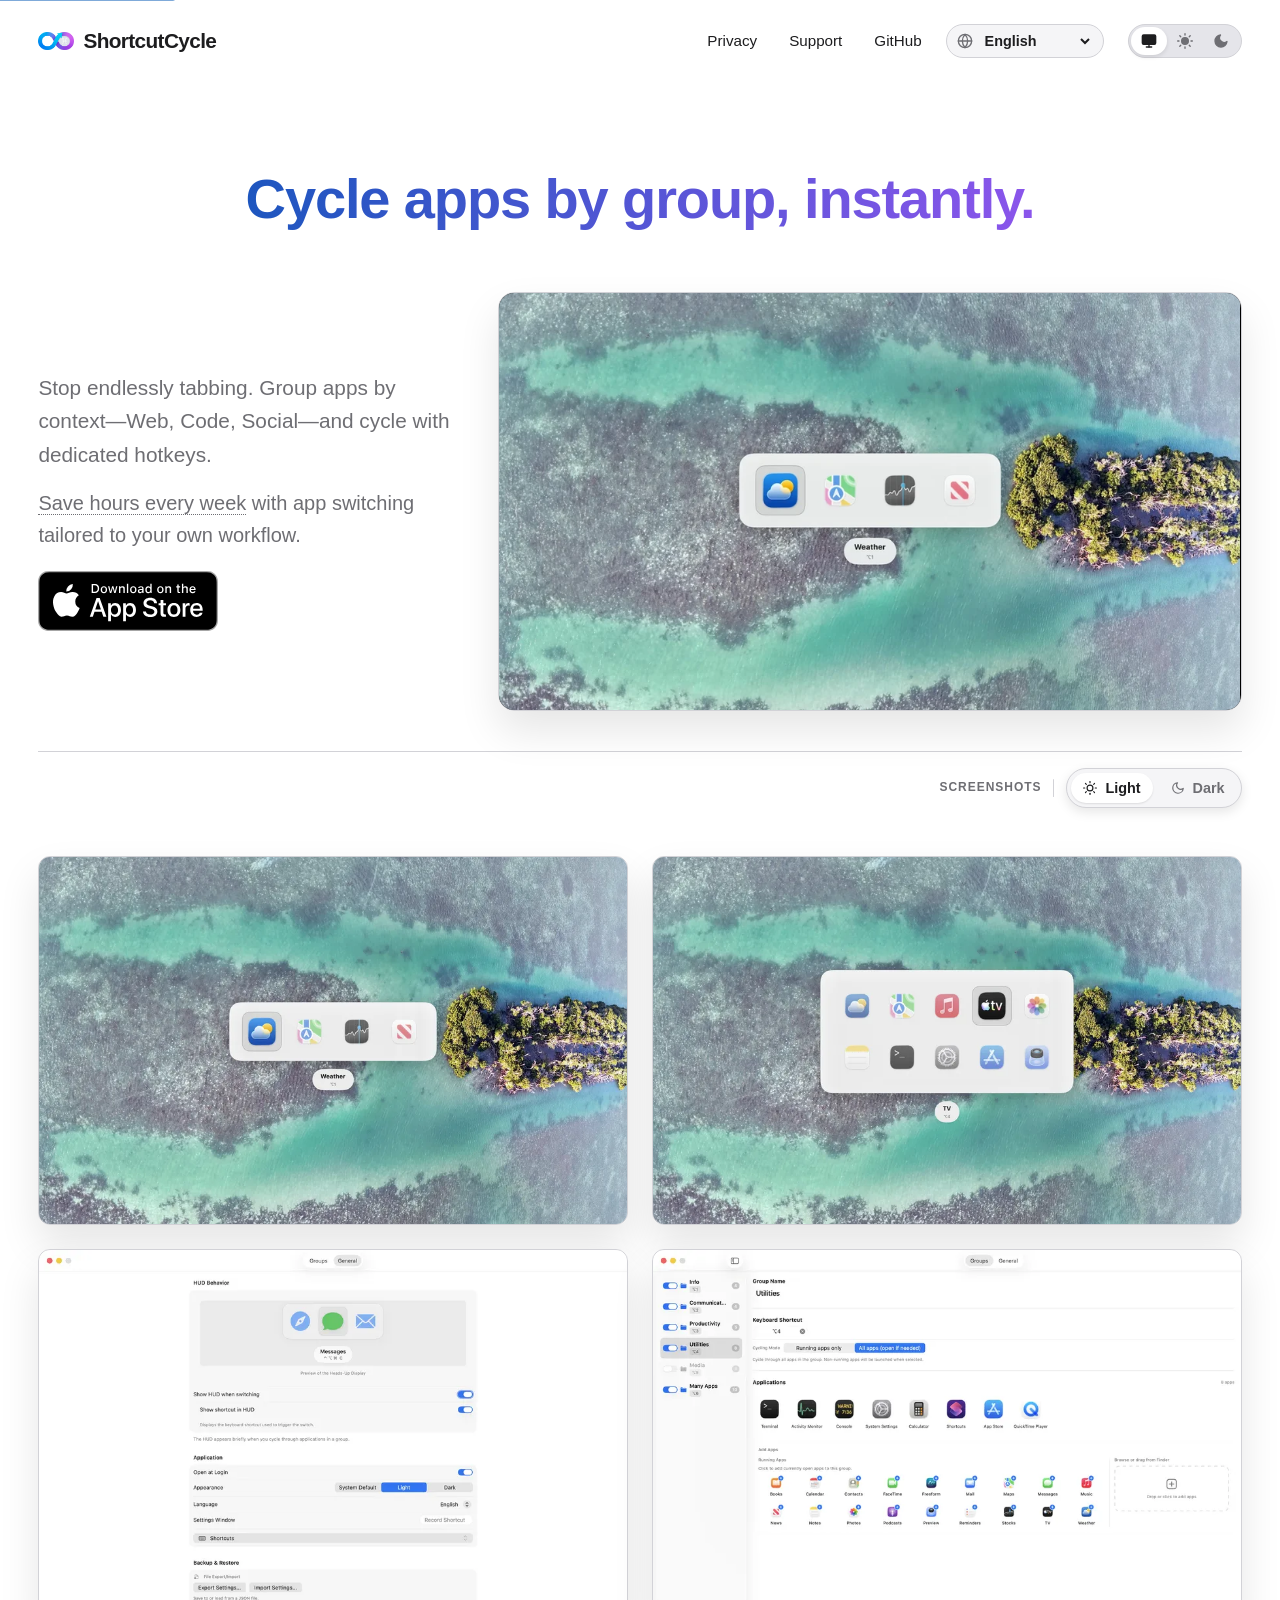
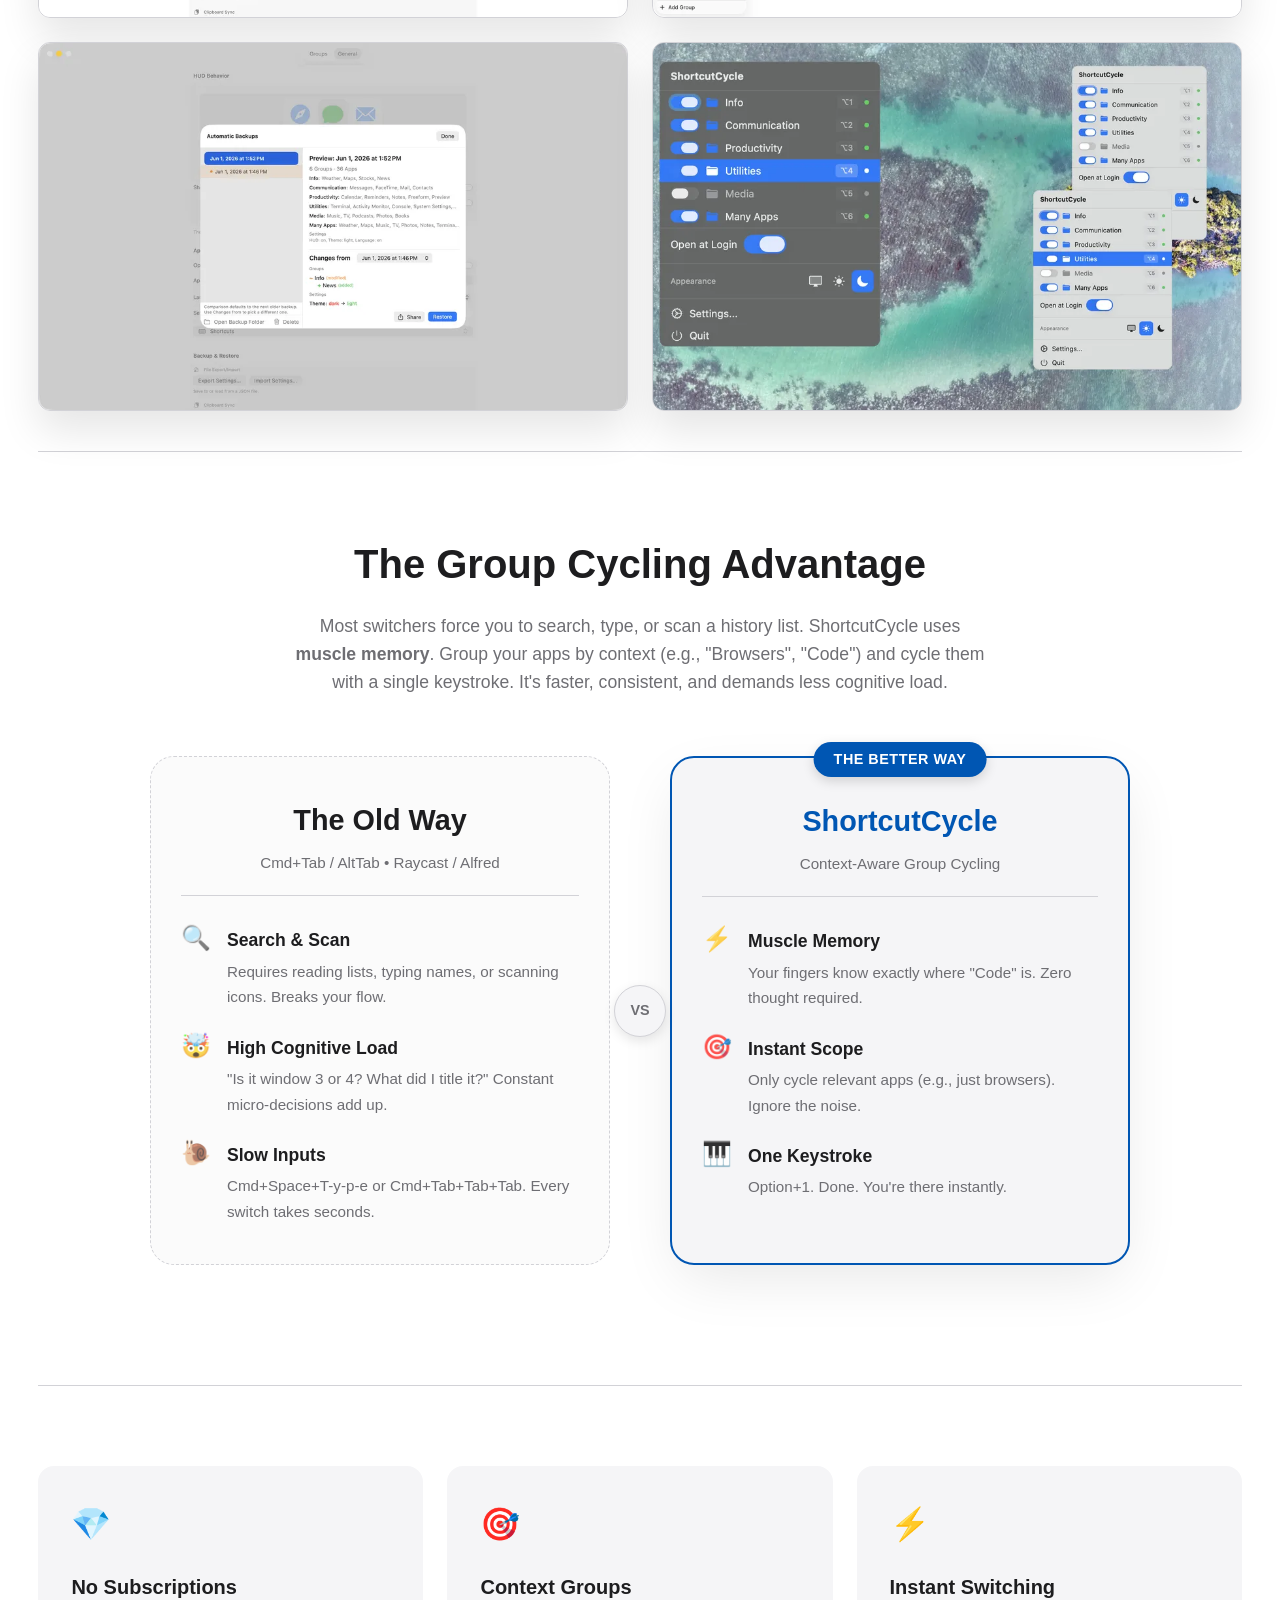
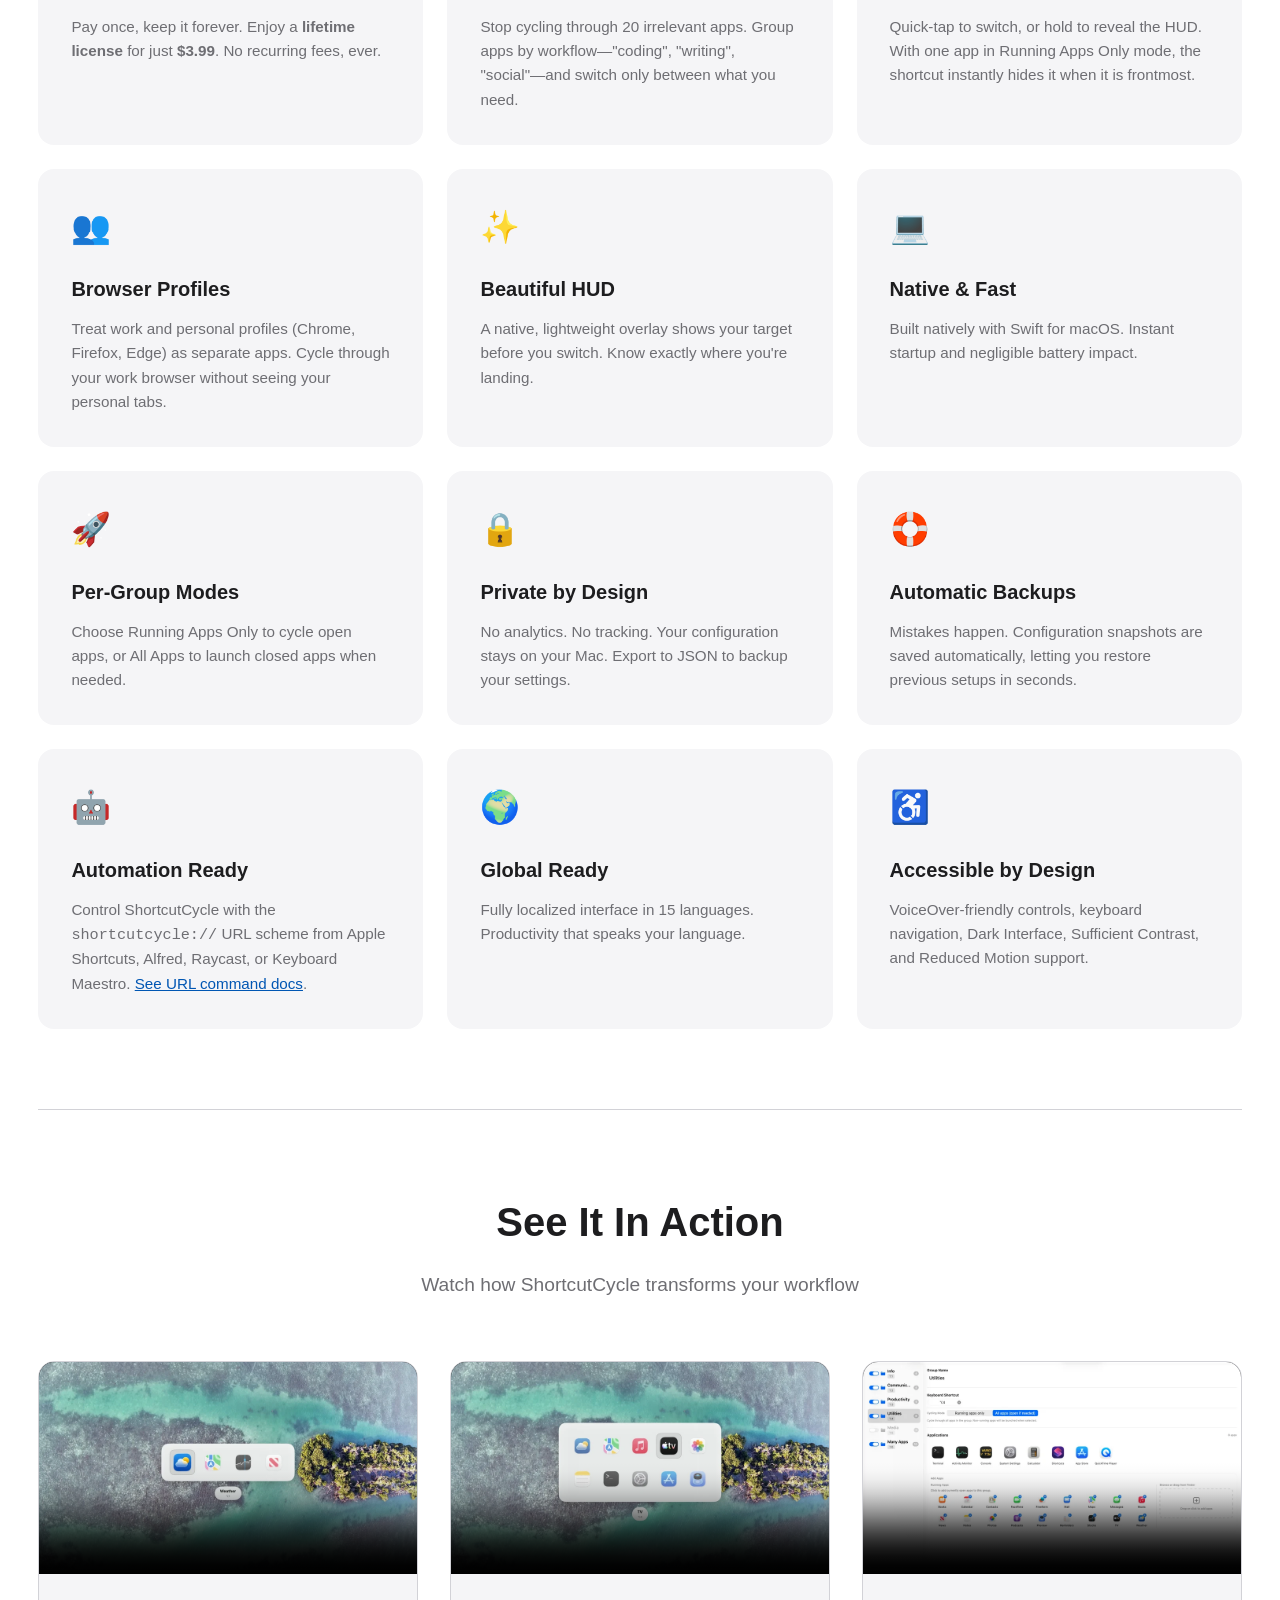
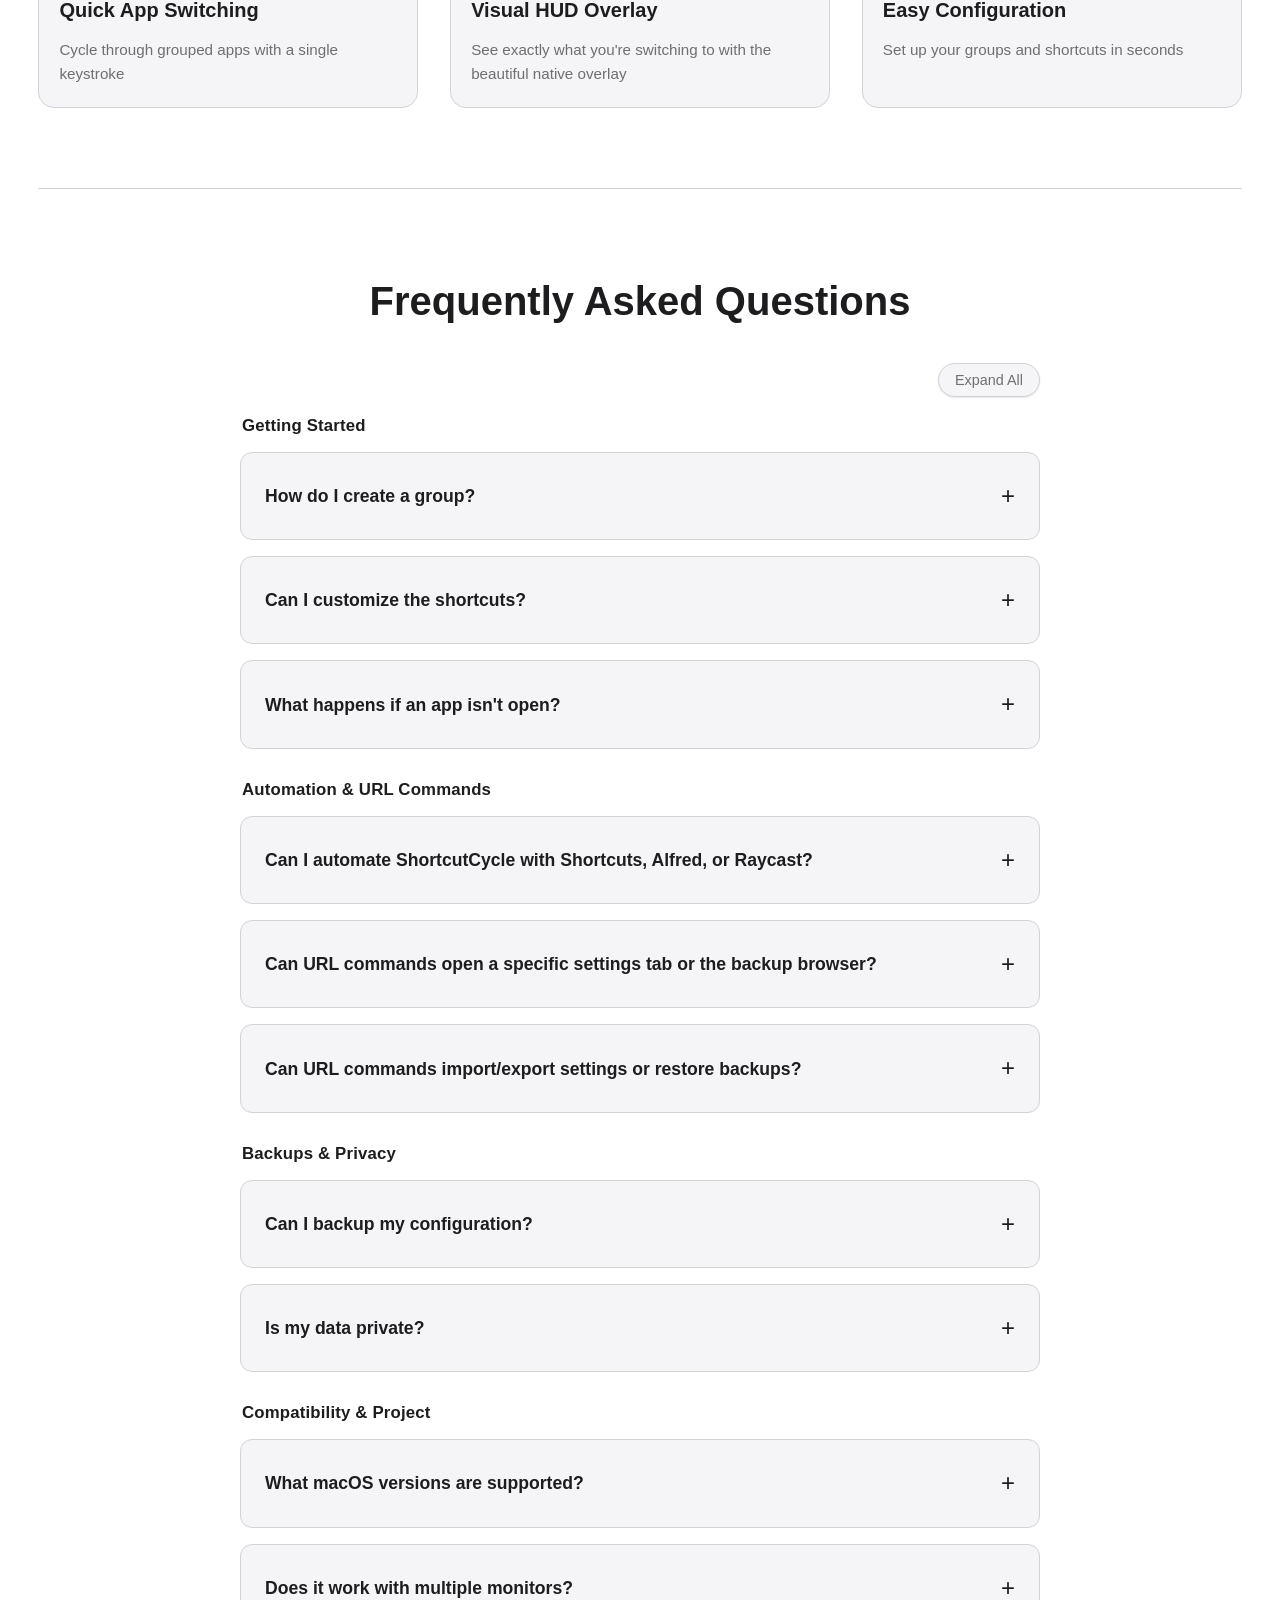
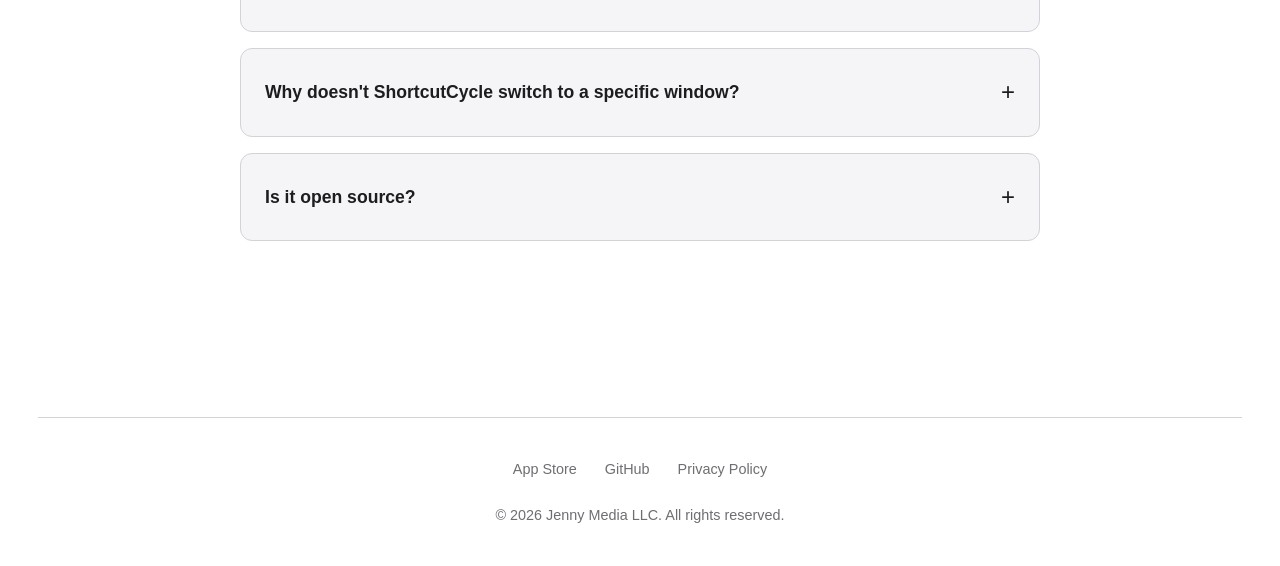
==== docs/index.html @ 769508bf "Clarify closed-app cycling behavior" ====
<!DOCTYPE html>
<html lang="en" data-theme="system">

<head>
    <meta charset="UTF-8">
    <meta name="viewport" content="width=device-width, initial-scale=1.0">
    <link rel="icon" type="image/png" sizes="32x32" href="assets/images/favicon-32.png">
    <link rel="icon" type="image/png" sizes="16x16" href="assets/images/favicon-16.png">
    <link rel="apple-touch-icon" href="assets/images/app-icon.png">

    <!-- Prevent FOUC by setting theme/language before CSS loads -->
    <script>
        (function () {
            function readStorage(key) {
                try {
                    return localStorage.getItem(key);
                } catch (error) {
                    return null;
                }
            }

            const theme = readStorage('theme') || 'system';
            document.documentElement.setAttribute('data-theme', theme);

            const supportedLanguages = ['en', 'zh-Hans', 'zh-Hant'];
            const storedLanguage = readStorage('shortcutcycle-language');
            const browserLanguages = navigator.languages || [navigator.language || 'en'];

            function normalizeLanguage(language) {
                const value = (language || '').toLowerCase();
                if (value === 'zh-hans' || value === 'zh-cn' || value === 'zh-sg') return 'zh-Hans';
                if (value === 'zh-hant' || value === 'zh-tw' || value === 'zh-hk' || value === 'zh-mo') return 'zh-Hant';
                if (value.startsWith('zh')) return value.includes('tw') || value.includes('hk') || value.includes('mo') ? 'zh-Hant' : 'zh-Hans';
                if (value.startsWith('en')) return 'en';
                return null;
            }

            const initialLanguage = supportedLanguages.includes(storedLanguage)
                ? storedLanguage
                : browserLanguages.map(normalizeLanguage).find(Boolean) || 'en';

            document.documentElement.lang = initialLanguage;
            document.documentElement.setAttribute('data-language', initialLanguage);
        })();
    </script>

    <title>ShortcutCycle - Cycle apps by group, instantly.</title>
    <meta name="description"
        content="Stop endlessly tabbing. Group your apps by context—Web, Code, Social—and cycle through them with dedicated hotkeys."
        data-i18n-content="meta.description">
    <meta name="keywords"
        content="macOS app switcher, keyboard shortcuts, productivity, window management, app launcher, command tab alternative, alfred alternative">
    <meta name="author" content="ShortcutCycle">
    <link rel="canonical" href="https://s.jenny.media/">

    <!-- Open Graph / Facebook -->
    <meta property="og:type" content="website">
    <meta property="og:url" content="https://s.jenny.media/">
    <meta property="og:title" content="ShortcutCycle - Cycle apps by group, instantly." data-i18n-content="meta.title">
    <meta property="og:description"
        content="Stop endlessly tabbing. Group your apps by context—Web, Code, Social—and cycle through them with dedicated hotkeys."
        data-i18n-content="meta.description">
    <meta property="og:image" content="https://s.jenny.media/assets/images/hud-light.webp">
    <meta property="og:image:width" content="1800">
    <meta property="og:image:height" content="1124">

    <!-- Twitter Card -->
    <meta name="twitter:card" content="summary_large_image">
    <meta name="twitter:title" content="ShortcutCycle - Cycle apps by group, instantly." data-i18n-content="meta.title">
    <meta name="twitter:description"
        content="Stop endlessly tabbing. Group your apps by context and cycle with dedicated hotkeys."
        data-i18n-content="meta.twitterDescription">
    <meta name="twitter:image" content="https://s.jenny.media/assets/images/hud-light.webp">

    <!-- DNS Prefetch -->
    <link rel="dns-prefetch" href="https://apps.apple.com">
    <link rel="dns-prefetch" href="https://github.com">

    <!-- Structured Data (JSON-LD) -->
    <script type="application/ld+json">
    {
      "@context": "https://schema.org",
      "@type": "SoftwareApplication",
      "name": "ShortcutCycle",
      "operatingSystem": "macOS 14.0+",
      "applicationCategory": "ProductivityApplication",
      "softwareVersion": "1.8",
      "datePublished": "2026-07-12",
      "offers": {
        "@type": "Offer",
        "price": "3.99",
        "priceCurrency": "USD"
      },
      "description": "Group your apps by context and cycle through them with dedicated hotkeys.",
      "screenshot": "https://s.jenny.media/assets/images/hud-light.webp",
      "downloadUrl": "https://apps.apple.com/us/app/shortcutcycle/id6758281578",
      "aggregateRating": {
        "@type": "AggregateRating",
        "ratingValue": "5",
        "ratingCount": "1"
      }
    }
    </script>

    <!-- GLightbox CSS (lazy-loaded, only needed for lightbox interaction) -->
    <link rel="stylesheet" href="assets/vendor/glightbox/glightbox.min.css" media="print" onload="this.media='all'">
    <noscript>
        <link rel="stylesheet" href="assets/vendor/glightbox/glightbox.min.css">
    </noscript>

    <style>
        /* --- THEME VARIABLES --- */
        :root {
            /* Light Theme Defaults */
            --bg-color: #ffffff;
            --surface: #f5f5f7;
            --surface-hover: #e5e5e7;
            --text-primary: #1d1d1f;
            --text-secondary: #6e6e73;
            --border: #d2d2d7;
            --accent: #0056b3;
            --accent-hover: #004494;
            --shadow: rgba(0, 0, 0, 0.1);
            --toggle-bg: #e5e5ea;
            --toggle-active: #ffffff;
        }

        /* Dark Theme Overrides */
        [data-theme="dark"] {
            --bg-color: #0f0f12;
            --surface: #1c1c1e;
            --surface-hover: #2c2c2e;
            --text-primary: #f5f5f7;
            --text-secondary: #a1a1aa;
            --border: #2c2c2e;
            --accent: #4da6ff;
            /* Lighter blue for dark mode contrast */
            --accent-hover: #73bcff;
            --shadow: rgba(0, 0, 0, 0.5);
            --toggle-bg: #1c1c1e;
            --toggle-active: #636366;
            /* Lighter gray for active state in dark mode */
        }

        /* System Preference (Auto) */
        @media (prefers-color-scheme: dark) {
            [data-theme="system"] {
                --bg-color: #0f0f12;
                --surface: #1c1c1e;
                --surface-hover: #2c2c2e;
                --text-primary: #f5f5f7;
                --text-secondary: #a1a1aa;
                --border: #2c2c2e;
                --accent: #4da6ff;
                --accent-hover: #73bcff;
                --shadow: rgba(0, 0, 0, 0.5);
                --toggle-bg: #1c1c1e;
                --toggle-active: #636366;
            }
        }

        /* --- ACCESSIBILITY --- */
        /* Skip Navigation Link */

        .skip-link {
            position: absolute;
            top: 0;
            left: 0;
            background: var(--accent);
            color: white;
            padding: 8px 16px;
            z-index: 100;
            text-decoration: none;
            border-radius: 0 0 4px 0;
            transform: translateY(-100%);
            transition: transform 0.3s ease;
        }

        .skip-link:focus {
            transform: translateY(0);
        }

        /* Screen Reader Only */
        .sr-only {
            position: absolute;
            width: 1px;
            height: 1px;
            padding: 0;
            margin: -1px;
            overflow: hidden;
            clip: rect(0, 0, 0, 0);
            white-space: nowrap;
            border-width: 0;
        }

        /* Visible Focus Indicators */
        *:focus-visible {
            outline: 3px solid var(--accent);
            outline-offset: 2px;
        }

        /* Reduced Motion Support */
        @media (prefers-reduced-motion: reduce) {

            *,
            *::before,
            *::after {
                animation-duration: 0.01ms !important;
                animation-iteration-count: 1 !important;
                transition-duration: 0.01ms !important;
                scroll-behavior: auto !important;
            }
        }

        /* --- GLOBAL STYLES --- */
        * {
            margin: 0;
            padding: 0;
            box-sizing: border-box;
            -webkit-tap-highlight-color: transparent;
        }

        /* Prevent transitions on page load (anti-FOUC) */
        body.preload,
        body.preload * {
            transition: none !important;
            animation: none !important;
        }

        body {
            font-family: -apple-system, BlinkMacSystemFont, "Segoe UI", Roboto, Helvetica, Arial, sans-serif;
            background-color: var(--bg-color);
            color: var(--text-primary);
            line-height: 1.6;
            transition: background-color 0.3s, color 0.3s;
        }

        /* Smooth Scroll */
        html {
            scroll-behavior: smooth;
        }

        @media (prefers-reduced-motion: reduce) {
            html {
                scroll-behavior: auto;
            }
        }

        a {
            text-decoration: none;
            color: inherit;
            transition: 0.2s;
        }

        img {
            display: block;
            max-width: 100%;
        }

        /* --- LAYOUT --- */
        .container {
            max-width: 1600px;
            margin: 0 auto;
            padding: 0 clamp(24px, 3vw, 64px);
        }

        .section {
            padding: 80px 0;
        }

        .section-divider {
            border-top: 1px solid var(--border);
        }

        /* --- HEADER & NAV --- */
        header {
            padding: 24px 0;
            display: flex;
            justify-content: space-between;
            align-items: center;
        }

        .logo {
            font-weight: 700;
            font-size: 1.3rem;
            display: flex;
            align-items: center;
            gap: 9px;
        }

        .logo img {
            width: 36px;
            height: auto;
            display: block;
            flex-shrink: 0;
        }

        .logo-wordmark {
            letter-spacing: -0.03em;
            line-height: 1;
        }

        .nav-wrapper {
            display: flex;
            align-items: center;
            gap: 24px;
        }

        @media (max-width: 768px) {
            .logo {
                font-size: 1.18rem;
                gap: 8px;
            }

            .logo img {
                width: 33px;
                height: auto;
            }

            .nav-wrapper {
                gap: 16px;
            }
        }

        .nav-links {
            display: flex;
            align-items: center;
            gap: 32px;
        }

        .nav-links a {
            color: var(--text-primary);
            font-size: 0.95rem;
            font-weight: 500;
            display: none;
            /* Hidden on very small screens */
        }

        @media(min-width: 600px) {
            .nav-links a {
                display: inline-block;
            }
        }

        .nav-links a:hover {
            color: var(--accent);
        }

        .language-selector {
            display: inline-flex;
            align-items: center;
            gap: 8px;
            min-height: 34px;
            padding: 0 10px;
            border: 1px solid var(--border);
            border-radius: 999px;
            background: var(--surface);
            color: var(--text-primary);
            transition: background-color 0.2s ease, border-color 0.2s ease;
        }

        .language-selector:hover {
            border-color: var(--accent);
            background: var(--surface-hover);
        }

        .language-icon {
            width: 16px;
            height: 16px;
            color: var(--text-secondary);
            flex-shrink: 0;
        }

        .language-select {
            width: 112px;
            border: 0;
            background: transparent;
            color: var(--text-primary);
            font: inherit;
            font-size: 0.9rem;
            font-weight: 600;
            line-height: 1;
            cursor: pointer;
            outline: none;
        }

        .language-select option {
            color: #1d1d1f;
            background: #ffffff;
        }

        /* --- NEW THEME SWITCHER (Segmented Control) --- */
        .theme-switch {
            background-color: var(--toggle-bg);
            border-radius: 99px;
            padding: 2px;
            display: flex;
            align-items: center;
            border: 1px solid var(--border);
        }

        .theme-btn {
            background: none;
            border: none;
            cursor: pointer;
            padding: 6px 10px;
            border-radius: 99px;
            color: var(--text-secondary);
            display: flex;
            align-items: center;
            justify-content: center;
            transition: all 0.2s ease;
        }

        .theme-btn svg {
            width: 16px;
            height: 16px;
            fill: currentColor;
        }

        /* Active State */
        .theme-btn.active {
            background-color: var(--toggle-active);
            color: var(--text-primary);
            box-shadow: 0 2px 4px var(--shadow);
        }

        .theme-btn:hover:not(.active) {
            color: var(--text-primary);
        }

        /* --- HERO --- */
        .hero {
            padding: 72px 0 40px 0;
        }

        .hero>h1 {
            text-align: center;
            font-size: 3.5rem;
            font-weight: 800;
            letter-spacing: -0.02em;
            margin-bottom: 48px;
            display: block;
        }

        .hero-split {
            display: grid;
            grid-template-columns: fit-content(420px) 1fr;
            gap: 40px;
            align-items: center;
            margin-bottom: 40px;
        }

        .hero-text {
            text-align: left;
            display: flex;
            flex-direction: column;
            justify-content: center;
        }

        .text-gradient {
            background: linear-gradient(to right, var(--accent) 0%, #a855f7 50%, var(--accent) 100%);
            background-size: 200% auto;
            -webkit-background-clip: text;
            -webkit-text-fill-color: transparent;
            background-clip: text;
            display: inline-block;
            animation: gradient-shine 3s linear infinite reverse;
        }

        @keyframes gradient-shine {
            to {
                background-position: 200% center;
            }
        }

        .hero-subtitle {
            font-size: 1.3rem;
            color: var(--text-secondary);
            margin: 0 0 16px 0;
        }

        .hero-benefit {
            font-size: 1.25rem;
            color: var(--text-secondary);
            margin-bottom: 0;
            font-weight: 400;
        }

        /* --- HERO VIDEO --- */
        .hero-video-container {
            border-radius: 16px;
            overflow: hidden;
            border: 1px solid var(--border);
            box-shadow: 0 20px 40px var(--shadow);
        }

        .hero-video-container video {
            width: 100%;
            display: block;
            aspect-ratio: 16 / 9;
            background: #000;
        }

        /* Tooltip Styles */
        .tooltip-trigger {
            border-bottom: 1px dotted var(--text-secondary);
            cursor: help;
            position: relative;
            transition: color 0.2s ease;
        }

        .tooltip-trigger:hover {
            color: var(--accent);
            border-bottom-color: var(--accent);
        }

        .tooltip-trigger:focus,
        .tooltip-trigger:focus-visible {
            color: var(--accent);
            border-bottom-color: var(--accent);
        }

        .tooltip-trigger::after {
            content: attr(data-tooltip);
            position: absolute;
            bottom: 125%;
            left: 50%;
            transform: translateX(-50%) translateY(10px);
            background: var(--surface);
            color: var(--text-primary);
            border: 1px solid var(--border);
            padding: 8px 12px;
            border-radius: 8px;
            font-size: 0.85rem;
            white-space: normal;
            width: 260px;
            box-shadow: 0 4px 12px var(--shadow);
            opacity: 0;
            visibility: hidden;
            transition: all 0.2s cubic-bezier(0.165, 0.84, 0.44, 1);
            z-index: 10;
            pointer-events: none;
            /* Prevent tooltip from blocking mouse */
            text-align: center;
            line-height: 1.4;
        }

        .tooltip-trigger:hover::after {
            opacity: 1;
            visibility: visible;
            transform: translateX(-50%) translateY(0);
        }

        .tooltip-trigger:focus::after,
        .tooltip-trigger:focus-visible::after {
            opacity: 1;
            visibility: visible;
            transform: translateX(-50%) translateY(0);
        }

        .cta-group {
            display: flex;
            gap: 16px;
            justify-content: center;
            align-items: center;
            flex-wrap: wrap;
        }

        .hero-text .cta-group {
            margin-top: 20px;
            justify-content: flex-start;
        }

        .cta-button {
            padding: 14px 36px;
            border-radius: 99px;
            font-weight: 600;
            display: inline-flex;
            align-items: center;
            gap: 8px;
            font-size: 1.1rem;
            transition: all 0.3s ease;
            -webkit-user-select: none;
            user-select: none;
            -webkit-touch-callout: none;
        }

        .cta-badge-link {
            display: inline-flex;
            align-items: center;
            justify-content: center;
            border-radius: 12px;
            transition: transform 0.3s ease, filter 0.3s ease;
        }

        .cta-store-link {
            line-height: 0;
        }

        .cta-store-badge {
            width: 180px;
            height: auto;
        }

        .cta-store-badge-dark {
            display: none;
        }

        [data-theme="dark"] .cta-store-badge-light {
            display: none;
        }

        [data-theme="dark"] .cta-store-badge-dark {
            display: block;
        }

        @media (prefers-color-scheme: dark) {
            [data-theme="system"] .cta-store-badge-light {
                display: none;
            }

            [data-theme="system"] .cta-store-badge-dark {
                display: block;
            }
        }

        @media (hover: hover) {
            .cta-badge-link:hover {
                transform: translateY(-2px);
                filter: drop-shadow(0 6px 16px var(--shadow));
            }
        }

        .cta-badge-link:active {
            transform: scale(0.98);
        }

        .cta-button>* {
            pointer-events: none;
        }

        .cta-primary {
            background: linear-gradient(to right, var(--accent) 0%, #a855f7 50%, var(--accent) 100%);
            background-size: 200% auto;
            color: #fff;
            position: relative;
            overflow: hidden;
            box-shadow: 0 0 15px rgba(0, 122, 255, 0.5);
            border: 1px solid rgba(255, 255, 255, 0.2);
            animation: gradient-shine 3s linear infinite reverse;
        }

        .cta-primary:hover {
            opacity: 0.9;
            transform: translateY(-2px);
            box-shadow: 0 0 25px rgba(0, 122, 255, 0.7);
        }



        .cta-secondary {
            background-color: transparent;
            color: var(--text-primary);
            border: 2px solid var(--border);
        }

        .cta-secondary:hover {
            border-color: var(--accent);
            color: var(--accent);
            transform: translateY(-2px);
        }

        .cta-secondary svg {
            width: 20px;
            height: 20px;
        }

        /* --- GALLERY (SCREENSHOTS) --- */
        .gallery-scroller {
            margin-top: 60px;
            display: flex;
            gap: 20px;
            overflow-x: auto;
            padding-bottom: 20px;
            scroll-snap-type: x mandatory;
            -webkit-overflow-scrolling: touch;
        }

        .gallery-scroller::-webkit-scrollbar {
            display: none;
        }

        .gallery-scroller {
            -ms-overflow-style: none;
            scrollbar-width: none;
        }

        .gallery-wrapper {
            position: relative;
            display: flex;
            align-items: center;
        }

        .gallery-toolbar {
            margin-top: 28px;
            display: flex;
            align-items: center;
            justify-content: flex-end;
            gap: 12px;
            padding-top: 16px;
            border-top: 1px solid var(--border);
        }

        .gallery-toolbar-label {
            font-size: 0.75rem;
            font-weight: 700;
            letter-spacing: 0.08em;
            text-transform: uppercase;
            color: var(--text-secondary);
        }

        .gallery-toolbar-separator {
            width: 1px;
            height: 18px;
            background: var(--border);
            border-radius: 999px;
        }

        .screenshot-theme-switch {
            display: inline-flex;
            gap: 6px;
            padding: 4px;
            border-radius: 999px;
            border: 1px solid var(--border);
            background: var(--surface);
            box-shadow: 0 4px 12px var(--shadow);
        }

        .screenshot-theme-btn {
            border: none;
            background: transparent;
            color: var(--text-secondary);
            padding: 8px 12px;
            border-radius: 999px;
            cursor: pointer;
            font-size: 0.9rem;
            font-weight: 600;
            line-height: 1;
            transition: all 0.2s ease;
            display: inline-flex;
            align-items: center;
            gap: 8px;
        }

        .screenshot-theme-icon {
            width: 14px;
            height: 14px;
            flex-shrink: 0;
        }

        .screenshot-theme-btn.active {
            color: var(--text-primary);
            background: var(--toggle-active);
            box-shadow: 0 1px 2px var(--shadow);
        }

        .screenshot-theme-btn[data-screenshot-theme="dark"].active {
            background: #111827;
            color: #f9fafb;
        }

        @media (hover: hover) {
            .screenshot-theme-btn:hover:not(.active) {
                color: var(--text-primary);
                background: var(--surface-hover);
            }
        }

        .scroll-btn {
            background-color: var(--surface);
            border: 1px solid transparent;
            color: var(--text-primary);
            width: 56px;
            height: 56px;
            border-radius: 50%;
            display: flex;
            align-items: center;
            justify-content: center;
            cursor: pointer;
            position: absolute;
            z-index: 10;
            box-shadow: 0 4px 12px var(--shadow);
            transition: all 0.3s ease;
            opacity: 0.5;
        }

        .scroll-btn:hover {
            background-color: var(--surface);
            opacity: 1;
            transform: scale(1.1);
            box-shadow: 0 6px 16px var(--shadow);
        }

        .scroll-btn.prev {
            left: -64px;
        }

        .scroll-btn.next {
            right: -64px;
        }

        @media(max-width: 800px) {
            .scroll-btn {
                display: none;
            }
        }

        @media(max-width: 768px) {
            .gallery-toolbar {
                justify-content: center;
                gap: 10px;
            }

            .gallery-toolbar-separator {
                display: none;
            }
        }

        .screenshot-frame {
            flex: 0 0 85%;
            max-width: 900px;
            border-radius: 12px;
            overflow: hidden;
            border: 1px solid var(--border);
            box-shadow: 0 20px 40px var(--shadow);
            scroll-snap-align: center;
            position: relative;
        }

        .screenshot-frame img {
            width: 100%;
            height: auto;
            display: block;
            aspect-ratio: 900 / 562;
        }

        @media(min-width: 768px) {
            .screenshot-frame {
                flex: 0 0 auto;
                width: 900px;
            }
        }

        @media(min-width: 901px) {
            .gallery-wrapper {
                display: block;
            }

            .gallery-scroller {
                margin-top: 48px;
                display: grid;
                grid-template-columns: repeat(2, minmax(0, 1fr));
                gap: 24px;
                overflow: visible;
                padding-bottom: 0;
                scroll-snap-type: none;
            }

            .screenshot-frame {
                flex: initial;
                width: 100%;
                max-width: none;
                scroll-snap-align: none;
            }

            .scroll-btn {
                display: none;
            }
        }

        @media(min-width: 1400px) {
            .gallery-scroller {
                grid-template-columns: repeat(3, minmax(0, 1fr));
            }
        }

        /* --- VIDEO SECTION --- */
        .video-section {
            text-align: center;
        }

        .video-section h2 {
            font-size: 2.5rem;
            font-weight: 700;
            margin-bottom: 16px;
        }

        .section-subtitle {
            font-size: 1.2rem;
            color: var(--text-secondary);
            margin-bottom: 60px;
        }

        .video-grid {
            display: grid;
            grid-template-columns: repeat(auto-fit, minmax(320px, 1fr));
            gap: 32px;
            max-width: 1400px;
            margin: 0 auto;
        }

        .video-card {
            background: var(--surface);
            border-radius: 16px;
            overflow: hidden;
            border: 1px solid var(--border);
            transition: all 0.3s ease;
        }

        /* --- VIDEO CARD HOVER --- */
        @media (hover: hover) {
            .video-card:hover {
                transform: translateY(-4px);
                box-shadow: 0 12px 24px var(--shadow);
            }
        }

        .video-card:active {
            transform: scale(0.98);
            transition: transform 0.1s;
        }

        .video-card video {
            width: 100%;
            display: block;
            background: #000;
            aspect-ratio: 16 / 9;
        }

        .video-card h3 {
            font-size: 1.25rem;
            margin: 20px 20px 12px 20px;
            text-align: left;
        }

        .video-card p {
            color: var(--text-secondary);
            font-size: 0.95rem;
            margin: 0 20px 20px 20px;
            text-align: left;
        }

        /* --- FEATURES --- */
        .features-grid {
            display: grid;
            grid-template-columns: repeat(auto-fit, minmax(300px, 1fr));
            gap: 24px;
        }

        .feature-card {
            background: var(--surface);
            padding: 32px;
            border-radius: 16px;
            border: 1px solid transparent;
            transition: transform 0.3s ease, box-shadow 0.3s ease;
        }

        @media (hover: hover) {
            .feature-card:hover {
                transform: translateY(-4px);
                box-shadow: 0 12px 24px var(--shadow);
                border-color: var(--border);
            }
        }

        .feature-card:active {
            transform: scale(0.98);
            transition: transform 0.1s;
        }

        .feature-icon {
            font-size: 2rem;
            margin-bottom: 20px;
            display: block;
        }

        .feature-card h3 {
            font-size: 1.25rem;
            margin-bottom: 12px;
        }

        .feature-card p {
            color: var(--text-secondary);
            font-size: 0.95rem;
        }

        .feature-card a {
            color: var(--accent);
            text-decoration: underline;
        }

        .feature-card a:hover {
            color: var(--accent-hover);
        }

        /* --- FOOTER --- */
        footer {
            border-top: 1px solid var(--border);
            padding: 40px 0;
            margin-top: 80px;
            text-align: center;
            color: var(--text-secondary);
            font-size: 0.9rem;
        }

        .footer-links a {
            margin: 0 12px;
        }

        /* --- FAQ SECTION --- */
        /* ... existing FAQ ... */

        /* --- CTA BUTTON HOVER --- */
        @media (hover: hover) {
            .cta-primary:hover {
                opacity: 0.9;
                transform: translateY(-2px);
                box-shadow: 0 0 25px rgba(0, 122, 255, 0.7);
            }

            .cta-secondary:hover {
                border-color: var(--accent);
                color: var(--accent);
                transform: translateY(-2px);
            }
        }

        .cta-primary:active {
            transform: scale(0.98);
            box-shadow: 0 0 10px rgba(0, 122, 255, 0.5);
        }

        .cta-secondary:active {
            transform: scale(0.98);
            background-color: var(--surface-hover);
        }

        /* --- SCROLL BTN HOVER --- */
        @media (hover: hover) {
            .scroll-btn:hover {
                background-color: var(--surface);
                opacity: 1;
                transform: scale(1.1);
                box-shadow: 0 6px 16px var(--shadow);
            }
        }

        .scroll-btn:active {
            transform: scale(0.95);
        }

        /* --- BACK TO TOP HOVER --- */
        @media (hover: hover) {
            .back-to-top:hover {
                background-color: var(--surface-hover);
                transform: translateY(-4px);
                box-shadow: 0 6px 16px var(--shadow);
                color: var(--accent);
                border-color: var(--accent);
            }
        }

        /* --- VERSUS CARD HOVER --- */
        .versus-card {
            /* ... existing styles ... */
            transition: transform 0.3s ease, box-shadow 0.3s ease;
        }

        @media (hover: hover) {
            .versus-card:hover {
                transform: translateY(-4px);
                box-shadow: 0 12px 32px var(--shadow);
            }

            .versus-card.new-way:hover {
                box-shadow: 0 25px 70px -10px rgba(0, 0, 0, 0.15);
                transform: translateY(-4px);
            }

            [data-theme='dark'] .versus-card.new-way:hover {
                box-shadow: 0 25px 70px -10px rgba(0, 0, 0, 0.4);
            }
        }

        .versus-card:active {
            transform: scale(0.98);
            transition: transform 0.1s;
        }

        /* --- FAQ SECTION --- */
        .faq-container {
            max-width: 800px;
            margin: 0 auto;
        }

        .faq-group {
            margin-bottom: 28px;
        }

        .faq-group:last-child {
            margin-bottom: 0;
        }

        .faq-group-title {
            font-size: 1.05rem;
            font-weight: 700;
            color: var(--text-primary);
            margin: 0 0 12px 2px;
            letter-spacing: 0.01em;
        }

        .faq-item {
            background: var(--surface);
            border: 1px solid var(--border);
            border-radius: 12px;
            margin-bottom: 16px;
            overflow: hidden;
            transition: all 0.3s ease;
        }

        .faq-item:hover {
            background: var(--surface-hover);
        }

        .faq-item summary {
            padding: 24px;
            font-size: 1.1rem;
            font-weight: 600;
            cursor: pointer;
            list-style: none;
            display: flex;
            justify-content: space-between;
            align-items: center;
            color: var(--text-primary);
        }

        .faq-item summary::-webkit-details-marker {
            display: none;
        }

        .faq-item:focus-within {
            box-shadow: 0 0 0 2px var(--accent);
            /* Outer ring around the entire detail block */
            border-color: transparent;
        }

        .faq-item summary:focus,
        .faq-item summary:focus-visible {
            outline: none;
            box-shadow: none;
        }

        .faq-item summary::after {
            content: '+';
            font-size: 1.5rem;
            font-weight: 400;
            transition: transform 0.3s ease;
        }

        .faq-item[open] summary::after {
            content: '-';
            transform: none;
        }

        .faq-item p {
            padding: 0 24px 24px 24px;
            color: var(--text-secondary);
            line-height: 1.7;
        }

        .faq-item .faq-answer-intro {
            padding: 0 24px 12px 24px;
        }

        .faq-item .faq-answer-tail {
            padding: 12px 24px 24px 24px;
        }

        .faq-command-list {
            display: grid;
            gap: 10px;
            padding: 0 24px;
        }

        .faq-command {
            background: var(--bg-color);
            border: 1px solid var(--border);
            border-radius: 10px;
            padding: 10px 12px;
            display: flex;
            align-items: center;
            justify-content: space-between;
            gap: 12px;
        }

        .faq-command code {
            color: var(--text-primary);
            font-size: 0.9rem;
            overflow-wrap: anywhere;
        }

        .copy-command-btn {
            background: var(--surface);
            border: 1px solid var(--border);
            color: var(--text-primary);
            border-radius: 8px;
            font-size: 0.82rem;
            font-weight: 600;
            padding: 6px 10px;
            cursor: pointer;
            flex-shrink: 0;
            transition: background-color 0.2s ease, border-color 0.2s ease, transform 0.1s ease;
        }

        .copy-command-btn:hover {
            background: var(--surface-hover);
            border-color: var(--accent);
        }

        .copy-command-btn:active {
            transform: scale(0.98);
        }

        .faq-item a {
            color: var(--accent);
            text-decoration: underline;
        }

        .faq-item a:hover {
            color: var(--accent-hover);
        }

        .faq-toggle-container {
            max-width: 800px;
            margin: 0 auto 16px auto;
            text-align: right;
        }

        .faq-toggle-btn {
            background: var(--surface);
            border: 1px solid var(--border);
            color: var(--text-secondary);
            /* Use secondary text for less visual noise */
            font-size: 0.9rem;
            cursor: pointer;
            font-weight: 500;
            padding: 8px 16px;
            border-radius: 99px;
            transition: all 0.2s ease;
            box-shadow: 0 1px 2px var(--shadow);
        }

        .faq-toggle-btn:hover {
            background: var(--surface-hover);
            color: var(--text-primary);
            border-color: var(--accent);
            /* Subtle accent on hover */
        }

        @media (max-width: 640px) {
            .faq-command {
                flex-direction: column;
                align-items: stretch;
            }

            .copy-command-btn {
                width: 100%;
            }
        }

        @media (max-width: 768px) {
            .hero {
                padding: 64px 0 40px 0;
            }

            .hero>h1 {
                font-size: 2.5rem;
            }

            .hero-split {
                grid-template-columns: 1fr;
                gap: 32px;
            }

            .hero-text {
                text-align: center;
                order: 1;
            }

            .hero-video-container {
                order: 2;
            }

            .hero-subtitle {
                font-size: 1.1rem;
            }

            .hero-benefit {
                font-size: 1rem;
            }

            .tooltip-trigger::after {
                width: 200px;
                left: 50%;
                margin-left: -100px;
            }

            .cta-group {
                flex-direction: column;
                width: 100%;
            }

            .cta-badge-link,
            .cta-button {
                width: 100%;
                justify-content: center;
            }

            .video-grid {
                grid-template-columns: 1fr;
            }
        }

        @media (max-width: 560px) {
            header {
                flex-wrap: wrap;
                gap: 16px;
            }

            .nav-wrapper {
                width: 100%;
                justify-content: space-between;
                gap: 12px;
            }

            .language-selector {
                flex: 1 1 auto;
                max-width: 168px;
            }

            .language-select {
                width: 100%;
                min-width: 0;
            }

            .theme-btn {
                padding: 6px 8px;
            }
        }

        /* --- BACK TO TOP BUTTON --- */
        .back-to-top {
            position: fixed;
            bottom: 30px;
            right: 30px;
            width: 50px;
            height: 50px;
            background-color: var(--surface);
            border: 1px solid var(--border);
            border-radius: 50%;
            display: flex;
            align-items: center;
            justify-content: center;
            cursor: pointer;
            box-shadow: 0 4px 12px var(--shadow);
            opacity: 0;
            visibility: hidden;
            transform: translateY(20px);
            transition: all 0.3s cubic-bezier(0.175, 0.885, 0.32, 1.275);
            z-index: 999;
            color: var(--text-primary);
        }

        .back-to-top.visible {
            opacity: 1;
            visibility: visible;
            transform: translateY(0);
        }



        .back-to-top:active {
            transform: scale(0.90);
        }

        .back-to-top svg {
            width: 24px;
            height: 24px;
            fill: currentColor;
        }


        .versus-grid {
            display: grid;
            grid-template-columns: 1fr 1fr;
            gap: 60px;
            max-width: 980px;
            margin: 40px auto;
            position: relative;
        }

        @media (min-width: 1800px) {
            .container {
                max-width: 1760px;
            }

            .video-grid {
                max-width: 1600px;
            }
        }

        .versus-card {
            background: var(--surface);
            border: 1px solid var(--border);
            border-radius: 24px;
            padding: 40px 30px;
            display: flex;
            flex-direction: column;
            position: relative;
            transition: transform 0.3s ease, box-shadow 0.3s ease;
        }

        .versus-card.old-way {
            background: rgba(125, 125, 125, 0.03);
            border-style: dashed;
        }

        .versus-card.new-way {
            border: 2px solid var(--accent);
            box-shadow: 0 20px 60px -10px rgba(0, 0, 0, 0.1);
            z-index: 2;
        }

        [data-theme='dark'] .versus-card.new-way {
            box-shadow: 0 20px 60px -10px rgba(0, 0, 0, 0.3);
        }

        .versus-header {
            text-align: center;
            margin-bottom: 30px;
            border-bottom: 1px solid var(--border);
            padding-bottom: 20px;
        }

        .versus-header h3 {
            font-size: 1.8rem;
            margin-bottom: 8px;
        }

        .versus-header p {
            color: var(--text-secondary);
            font-size: 0.95rem;
        }

        .versus-list {
            list-style: none;
            padding: 0;
            margin: 0;
            flex-grow: 1;
            display: flex;
            flex-direction: column;
            gap: 24px;
        }

        .versus-item {
            display: flex;
            align-items: flex-start;
            gap: 16px;
        }

        .versus-icon {
            font-size: 1.5rem;
            line-height: 1;
            flex-shrink: 0;
            opacity: 0.8;
        }

        .versus-content strong {
            display: block;
            margin-bottom: 4px;
            font-size: 1.1rem;
            color: var(--text-primary);
        }

        .versus-content span {
            color: var(--text-secondary);
            font-size: 0.95rem;
            line-height: 1.5;
        }

        .card-badge {
            position: absolute;
            top: -16px;
            left: 50%;
            transform: translateX(-50%);
            background: var(--accent);
            color: #fff;
            padding: 6px 20px;
            border-radius: 99px;
            font-weight: 700;
            font-size: 0.9rem;
            box-shadow: 0 4px 12px rgba(0, 0, 0, 0.15);
            letter-spacing: 0.5px;
            text-transform: uppercase;
        }

        /* VS Circle between cards */
        .versus-grid::after {
            content: "VS";
            position: absolute;
            top: 50%;
            left: 50%;
            transform: translate(-50%, -50%);
            width: 50px;
            height: 50px;
            background: var(--surface);
            border: 1px solid var(--border);
            border-radius: 50%;
            display: flex;
            align-items: center;
            justify-content: center;
            font-weight: 800;
            color: var(--text-secondary);
            z-index: 3;
            box-shadow: 0 4px 12px var(--shadow);
            font-size: 0.9rem;
        }

        @media (max-width: 768px) {
            .versus-grid {
                grid-template-columns: 1fr;
                gap: 60px;
                /* More space for vertical stack */
                margin-top: 20px;
            }

            .versus-card.new-way {
                transform: none;
                order: 2;
                /* Ensure consistent order if needed, though HTML order is fine */
            }

            .versus-grid::after {
                top: 46%;
                /* Adjust VS position for vertical stack */
                /* Actually, VS circle is tricky on mobile. Let's hide or reposition it. */
                display: none;
            }
        }
    </style>
</head>

<body class="preload">

    <!-- Skip Navigation for Accessibility -->
    <a href="#main-content" class="skip-link" data-i18n="a11y.skipToMain">Skip to main content</a>

    <div class="container">
        <header role="banner">
            <a href="index.html" class="logo" aria-label="ShortcutCycle home" data-i18n-aria-label="nav.homeLabel">
                <img src="assets/images/brand-mark.png" width="36" height="24" alt="">
                <span class="logo-wordmark">ShortcutCycle</span>
            </a>

            <div class="nav-wrapper">
                <nav class="nav-links" role="navigation" aria-label="Main navigation"
                    data-i18n-aria-label="nav.mainLabel">
                    <a href="https://github.com/xcv58/ShortcutCycle/blob/master/PRIVACY_POLICY.md" target="_blank"
                        rel="noopener noreferrer" data-i18n="nav.privacy">Privacy</a>
                    <a href="https://github.com/xcv58/ShortcutCycle/issues" target="_blank"
                        rel="noopener noreferrer" data-i18n="nav.support">Support</a>
                    <a href="https://github.com/xcv58/ShortcutCycle" target="_blank"
                        rel="noopener noreferrer">GitHub</a>
                </nav>

                <label class="language-selector">
                    <svg class="language-icon" viewBox="0 0 24 24" fill="none" stroke="currentColor" stroke-width="2"
                        stroke-linecap="round" stroke-linejoin="round" aria-hidden="true">
                        <circle cx="12" cy="12" r="10"></circle>
                        <path d="M2 12h20"></path>
                        <path d="M12 2a15.3 15.3 0 0 1 4 10 15.3 15.3 0 0 1-4 10 15.3 15.3 0 0 1-4-10 15.3 15.3 0 0 1 4-10z"></path>
                    </svg>
                    <span class="sr-only" data-i18n="language.label">Language</span>
                    <select id="language-select" class="language-select" aria-label="Language"
                        data-i18n-aria-label="language.label">
                        <option value="en">English</option>
                        <option value="zh-Hans">简体中文</option>
                        <option value="zh-Hant">繁體中文</option>
                    </select>
                </label>

                <div class="theme-switch" role="group" aria-label="Theme Toggle" data-i18n-aria-label="theme.groupLabel">

                    <button class="theme-btn" onclick="setTheme('system')" id="btn-system" aria-label="System Theme"
                        title="Match System" data-i18n-aria-label="theme.systemAria" data-i18n-title="theme.systemTitle">
                        <svg viewBox="0 0 24 24" fill="none" stroke="currentColor" stroke-width="2"
                            stroke-linecap="round" stroke-linejoin="round">
                            <rect x="2" y="3" width="20" height="14" rx="2" ry="2"></rect>
                            <line x1="8" y1="21" x2="16" y2="21"></line>
                            <line x1="12" y1="17" x2="12" y2="21"></line>
                        </svg>
                    </button>

                    <button class="theme-btn" onclick="setTheme('light')" id="btn-light" aria-label="Light Theme"
                        title="Light Mode" data-i18n-aria-label="theme.lightAria" data-i18n-title="theme.lightTitle">
                        <svg viewBox="0 0 24 24" fill="none" stroke="currentColor" stroke-width="2"
                            stroke-linecap="round" stroke-linejoin="round">
                            <circle cx="12" cy="12" r="5"></circle>
                            <line x1="12" y1="1" x2="12" y2="3"></line>
                            <line x1="12" y1="21" x2="12" y2="23"></line>
                            <line x1="4.22" y1="4.22" x2="5.64" y2="5.64"></line>
                            <line x1="18.36" y1="18.36" x2="19.78" y2="19.78"></line>
                            <line x1="1" y1="12" x2="3" y2="12"></line>
                            <line x1="21" y1="12" x2="23" y2="12"></line>
                            <line x1="4.22" y1="19.78" x2="5.64" y2="18.36"></line>
                            <line x1="18.36" y1="5.64" x2="19.78" y2="4.22"></line>
                        </svg>
                    </button>

                    <button class="theme-btn" onclick="setTheme('dark')" id="btn-dark" aria-label="Dark Theme"
                        title="Dark Mode" data-i18n-aria-label="theme.darkAria" data-i18n-title="theme.darkTitle">
                        <svg viewBox="0 0 24 24" fill="none" stroke="currentColor" stroke-width="2"
                            stroke-linecap="round" stroke-linejoin="round">
                            <path d="M21 12.79A9 9 0 1 1 11.21 3 7 7 0 0 0 21 12.79z"></path>
                        </svg>
                    </button>
                </div>
            </div>
        </header>

        <!-- Screen reader announcements -->
        <div role="status" aria-live="polite" aria-atomic="true" class="sr-only" id="theme-announcement"></div>
        <div role="status" aria-live="polite" aria-atomic="true" class="sr-only" id="language-announcement"></div>

        <main id="main-content" role="main">

            <section class="hero">
                <h1 class="text-gradient" data-i18n="hero.title">Cycle apps by group, instantly.</h1>

                <div class="hero-split">
                    <div class="hero-text">
                        <p class="hero-subtitle" data-i18n="hero.subtitle">Stop endlessly tabbing. Group apps by
                            context—Web, Code, Social—and cycle with dedicated hotkeys.</p>
                        <p class="hero-benefit">
                            <span class="tooltip-trigger" tabindex="0" aria-describedby="hero-benefit-tooltip"
                                data-tooltip="Based on saving 3 seconds per switch, 400 times a day = ~2 hours saved/week."
                                data-i18n="hero.benefitHighlight" data-i18n-data-tooltip="hero.benefitTooltipShort">
                                Save hours every week
                            </span>
                            <span id="hero-benefit-tooltip" class="sr-only" data-i18n="hero.benefitTooltipLong">Based on
                                saving 3 seconds per switch, 400 times a day equals about 2 hours saved per week.</span>
                            <span data-i18n="hero.benefitSuffix">with app switching tailored to your own workflow.</span>
                        </p>
                        <div class="cta-group">
                            <a href="https://apps.apple.com/us/app/shortcutcycle/id6758281578?mt=12"
                                class="cta-badge-link cta-store-link" aria-label="Download ShortcutCycle on the App Store"
                                data-i18n-aria-label="hero.appStoreAria">
                                <img src="assets/images/app-store-badge-light.svg"
                                    class="cta-store-badge cta-store-badge-light" width="180" height="60"
                                    alt="Download on the App Store" data-i18n-alt="hero.appStoreAlt" decoding="async">
                                <img src="assets/images/app-store-badge-dark.svg"
                                    class="cta-store-badge cta-store-badge-dark" width="180" height="60" alt=""
                                    aria-hidden="true" decoding="async">
                            </a>
                        </div>
                    </div>

                    <div class="hero-video-container">
                        <video autoplay loop muted playsinline preload="metadata" poster="assets/images/poster-1.webp"
                            aria-label="Demo: quick app switching with ShortcutCycle"
                            data-i18n-aria-label="hero.videoAria">
                            <source src="assets/videos/1.mp4?v=20260525-shortcut-lead" type="video/mp4">
                        </video>
                    </div>
                </div>

                <div class="gallery-toolbar">
                    <span class="gallery-toolbar-label" data-i18n="gallery.label">Screenshots</span>
                    <span class="gallery-toolbar-separator" aria-hidden="true"></span>
                    <div class="screenshot-theme-switch" role="group" aria-label="Screenshot Theme Toggle"
                        data-i18n-aria-label="gallery.themeGroupLabel">
                        <button id="screenshot-btn-light" class="screenshot-theme-btn" type="button"
                            data-screenshot-theme="light" aria-pressed="false" title="Show light screenshots"
                            data-i18n-title="gallery.showLight">
                            <svg class="screenshot-theme-icon" viewBox="0 0 24 24" fill="none" stroke="currentColor"
                                stroke-width="2" stroke-linecap="round" stroke-linejoin="round" aria-hidden="true">
                                <circle cx="12" cy="12" r="5"></circle>
                                <line x1="12" y1="1" x2="12" y2="3"></line>
                                <line x1="12" y1="21" x2="12" y2="23"></line>
                                <line x1="4.22" y1="4.22" x2="5.64" y2="5.64"></line>
                                <line x1="18.36" y1="18.36" x2="19.78" y2="19.78"></line>
                                <line x1="1" y1="12" x2="3" y2="12"></line>
                                <line x1="21" y1="12" x2="23" y2="12"></line>
                                <line x1="4.22" y1="19.78" x2="5.64" y2="18.36"></line>
                                <line x1="18.36" y1="5.64" x2="19.78" y2="4.22"></line>
                            </svg>
                            <span data-i18n="gallery.light">Light</span>
                        </button>
                        <button id="screenshot-btn-dark" class="screenshot-theme-btn" type="button"
                            data-screenshot-theme="dark" aria-pressed="false" title="Show dark screenshots"
                            data-i18n-title="gallery.showDark">
                            <svg class="screenshot-theme-icon" viewBox="0 0 24 24" fill="none" stroke="currentColor"
                                stroke-width="2" stroke-linecap="round" stroke-linejoin="round" aria-hidden="true">
                                <path d="M21 12.79A9 9 0 1 1 11.21 3 7 7 0 0 0 21 12.79z"></path>
                            </svg>
                            <span data-i18n="gallery.dark">Dark</span>
                        </button>
                    </div>
                    <div role="status" aria-live="polite" aria-atomic="true" class="sr-only"
                        id="screenshot-theme-announcement"></div>
                </div>

                <div class="gallery-wrapper">
                    <button class="scroll-btn prev" id="gallery-prev" aria-label="Previous"
                        data-i18n-aria-label="gallery.previous">
                        <svg width="28" height="28" fill="none" stroke="currentColor" stroke-width="2"
                            viewBox="0 0 24 24">
                            <path d="M15 19l-7-7 7-7" />
                        </svg>
                    </button>
                    <div class="gallery-scroller">
                        <a href="assets/images/hud-light.webp" class="screenshot-frame screenshot-variant glightbox"
                            data-screenshot-key="hud"
                            data-gallery="screenshots" data-title="HUD Overlay Light"
                            data-light-href="assets/images/hud-light.webp"
                            data-light-src="assets/images/hud-light.webp"
                            data-light-srcset="assets/images/hud-light-small.webp 900w, assets/images/hud-light.webp 1800w"
                            data-light-title="HUD Overlay Light" data-light-alt="HUD Overlay Light"
                            data-dark-href="assets/images/hud-dark.webp"
                            data-dark-src="assets/images/hud-dark.webp"
                            data-dark-srcset="assets/images/hud-dark-small.webp 900w, assets/images/hud-dark.webp 1800w"
                            data-dark-title="HUD Overlay Dark" data-dark-alt="HUD Overlay Dark">
                            <img src="assets/images/hud-light.webp"
                                srcset="assets/images/hud-light-small.webp 900w, assets/images/hud-light.webp 1800w"
                                sizes="(max-width: 900px) 100vw, 900px" width="900" height="562" alt="HUD Overlay Light"
                                fetchpriority="high" decoding="async">
                        </a>
                        <a href="assets/images/hud-grid-light.webp"
                            class="screenshot-frame screenshot-variant glightbox" data-screenshot-key="grid"
                            data-gallery="screenshots"
                            data-title="Grid View Light" data-light-href="assets/images/hud-grid-light.webp"
                            data-light-src="assets/images/hud-grid-light.webp"
                            data-light-srcset="assets/images/hud-grid-light-small.webp 900w, assets/images/hud-grid-light.webp 1800w"
                            data-light-title="Grid View Light" data-light-alt="Grid View Light"
                            data-dark-href="assets/images/hud-grid-dark.webp"
                            data-dark-src="assets/images/hud-grid-dark.webp"
                            data-dark-srcset="assets/images/hud-grid-dark-small.webp 900w, assets/images/hud-grid-dark.webp 1800w"
                            data-dark-title="Grid View Dark" data-dark-alt="Grid View Dark">
                            <img src="assets/images/hud-grid-light.webp"
                                srcset="assets/images/hud-grid-light-small.webp 900w, assets/images/hud-grid-light.webp 1800w"
                                sizes="(max-width: 900px) 100vw, 900px" loading="lazy" width="900" height="562"
                                alt="Grid View Light" decoding="async">
                        </a>
                        <a href="assets/images/general-light.webp" class="screenshot-frame screenshot-variant glightbox"
                            data-screenshot-key="general" data-gallery="screenshots" data-title="General Settings Light"
                            data-light-href="assets/images/general-light.webp"
                            data-light-src="assets/images/general-light.webp"
                            data-light-srcset="assets/images/general-light-small.webp 900w, assets/images/general-light.webp 1800w"
                            data-light-title="General Settings Light" data-light-alt="General Settings Light"
                            data-dark-href="assets/images/general-dark.webp"
                            data-dark-src="assets/images/general-dark.webp"
                            data-dark-srcset="assets/images/general-dark-small.webp 900w, assets/images/general-dark.webp 1800w"
                            data-dark-title="General Settings Dark" data-dark-alt="General Settings Dark">
                            <img src="assets/images/general-light.webp"
                                srcset="assets/images/general-light-small.webp 900w, assets/images/general-light.webp 1800w"
                                sizes="(max-width: 900px) 100vw, 900px" loading="lazy" width="900" height="562"
                                alt="General Settings Light" decoding="async">
                        </a>
                        <a href="assets/images/group-light.webp" class="screenshot-frame screenshot-variant glightbox"
                            data-screenshot-key="group" data-gallery="screenshots" data-title="Group Settings Light"
                            data-light-href="assets/images/group-light.webp"
                            data-light-src="assets/images/group-light.webp"
                            data-light-srcset="assets/images/group-light-small.webp 900w, assets/images/group-light.webp 1800w"
                            data-light-title="Group Settings Light" data-light-alt="Group Settings Light"
                            data-dark-href="assets/images/group-dark.webp"
                            data-dark-src="assets/images/group-dark.webp"
                            data-dark-srcset="assets/images/group-dark-small.webp 900w, assets/images/group-dark.webp 1800w"
                            data-dark-title="Group Settings Dark" data-dark-alt="Group Settings Dark">
                            <img src="assets/images/group-light.webp"
                                srcset="assets/images/group-light-small.webp 900w, assets/images/group-light.webp 1800w"
                                sizes="(max-width: 900px) 100vw, 900px" loading="lazy" width="900" height="562"
                                alt="Group Settings Light" decoding="async">
                        </a>
                        <a href="assets/images/automatic-backups.webp"
                            class="screenshot-frame screenshot-variant glightbox" data-screenshot-key="backups"
                            data-gallery="screenshots"
                            data-title="Automatic Backups Light"
                            data-light-href="assets/images/automatic-backups.webp"
                            data-light-src="assets/images/automatic-backups.webp"
                            data-light-srcset="assets/images/automatic-backups-small.webp 900w, assets/images/automatic-backups.webp 1800w"
                            data-light-title="Automatic Backups Light" data-light-alt="Automatic Backups Light"
                            data-dark-href="assets/images/automatic-backups-dark.webp"
                            data-dark-src="assets/images/automatic-backups-dark.webp"
                            data-dark-srcset="assets/images/automatic-backups-dark-small.webp 900w, assets/images/automatic-backups-dark.webp 1800w"
                            data-dark-title="Automatic Backups Dark" data-dark-alt="Automatic Backups Dark">
                            <img src="assets/images/automatic-backups.webp"
                                srcset="assets/images/automatic-backups-small.webp 900w, assets/images/automatic-backups.webp 1800w"
                                sizes="(max-width: 900px) 100vw, 900px" loading="lazy" width="900" height="562"
                                alt="Automatic Backups Light" decoding="async">
                        </a>
                        <a href="assets/images/menu-bar.webp" class="screenshot-frame glightbox"
                            data-screenshot-key="menuBar"
                            data-gallery="screenshots" data-title="Menu Bar">
                            <img src="assets/images/menu-bar.webp"
                                srcset="assets/images/menu-bar-small.webp 900w, assets/images/menu-bar.webp 1800w"
                                sizes="(max-width: 900px) 100vw, 900px" loading="lazy" width="900" height="562"
                                alt="Menu Bar" decoding="async">
                        </a>
                    </div>
                    <button class="scroll-btn next" id="gallery-next" aria-label="Next" data-i18n-aria-label="gallery.next">
                        <svg width="28" height="28" fill="none" stroke="currentColor" stroke-width="2"
                            viewBox="0 0 24 24">
                            <path d="M9 5l7 7-7 7" />
                        </svg>
                    </button>
                </div>
            </section>

            <!-- Comparison Section -->
            <section class="section section-divider" id="comparison">
                <h2 style="text-align: center; font-size: 2.5rem; margin-bottom: 16px;"
                    data-i18n="comparison.title">The Group Cycling Advantage</h2>
                <p class="section-subtitle"
                    style="max-width: 700px; margin: 0 auto 60px auto; color: var(--text-secondary); text-align: center; font-size: 1.1rem; line-height: 1.6;">
                    <span data-i18n-html="comparison.subtitle">Most switchers force you to search, type, or scan a
                        history list. ShortcutCycle uses <strong>muscle memory</strong>. Group your apps by context
                        (e.g., "Browsers", "Code") and cycle them with a single keystroke. It's faster, consistent, and
                        demands less cognitive load.</span>
                </p>
                <div class="versus-grid">
                    <!-- The Old Way -->
                    <div class="versus-card old-way">
                        <div class="versus-header">
                            <h3 data-i18n="comparison.old.title">The Old Way</h3>
                            <p data-i18n="comparison.old.subtitle">Cmd+Tab / AltTab • Raycast / Alfred</p>
                        </div>
                        <ul class="versus-list">
                            <li class="versus-item">
                                <span class="versus-icon">🔍</span>
                                <div class="versus-content">
                                    <strong data-i18n="comparison.old.searchTitle">Search & Scan</strong>
                                    <span data-i18n="comparison.old.searchBody">Requires reading lists, typing names, or
                                        scanning icons. Breaks your flow.</span>
                                </div>
                            </li>
                            <li class="versus-item">
                                <span class="versus-icon">🤯</span>
                                <div class="versus-content">
                                    <strong data-i18n="comparison.old.loadTitle">High Cognitive Load</strong>
                                    <span data-i18n="comparison.old.loadBody">"Is it window 3 or 4? What did I title it?"
                                        Constant micro-decisions add up.</span>
                                </div>
                            </li>
                            <li class="versus-item">
                                <span class="versus-icon">🐌</span>
                                <div class="versus-content">
                                    <strong data-i18n="comparison.old.slowTitle">Slow Inputs</strong>
                                    <span data-i18n="comparison.old.slowBody">Cmd+Space+T-y-p-e or Cmd+Tab+Tab+Tab. Every
                                        switch takes seconds.</span>
                                </div>
                            </li>
                        </ul>
                    </div>

                    <!-- ShortcutCycle -->
                    <div class="versus-card new-way">
                        <div class="card-badge" data-i18n="comparison.new.badge">The Better Way</div>
                        <div class="versus-header">
                            <h3 style="color: var(--accent);">ShortcutCycle</h3>
                            <p data-i18n="comparison.new.subtitle">Context-Aware Group Cycling</p>
                        </div>
                        <ul class="versus-list">
                            <li class="versus-item">
                                <span class="versus-icon">⚡️</span>
                                <div class="versus-content">
                                    <strong data-i18n="comparison.new.memoryTitle">Muscle Memory</strong>
                                    <span data-i18n="comparison.new.memoryBody">Your fingers know exactly where "Code" is.
                                        Zero thought required.</span>
                                </div>
                            </li>
                            <li class="versus-item">
                                <span class="versus-icon">🎯</span>
                                <div class="versus-content">
                                    <strong data-i18n="comparison.new.scopeTitle">Instant Scope</strong>
                                    <span data-i18n="comparison.new.scopeBody">Only cycle relevant apps (e.g., just
                                        browsers). Ignore the noise.</span>
                                </div>
                            </li>
                            <li class="versus-item">
                                <span class="versus-icon">🎹</span>
                                <div class="versus-content">
                                    <strong data-i18n="comparison.new.keyTitle">One Keystroke</strong>
                                    <span data-i18n="comparison.new.keyBody">Option+1. Done. You're there instantly.</span>
                                </div>
                            </li>
                        </ul>
                    </div>
                </div>
            </section>

            <section class="section section-divider" aria-labelledby="features-heading">
                <h2 id="features-heading" class="sr-only" data-i18n="features.heading">Features</h2>
                <div class="features-grid">
                    <div class="feature-card">
                        <span class="feature-icon">💎</span>
                        <h3 data-i18n="features.noSubscriptions.title">No Subscriptions</h3>
                        <p data-i18n-html="features.noSubscriptions.body">Pay once, keep it forever. Enjoy a
                            <strong>lifetime license</strong> for just <strong>$3.99</strong>. No recurring fees, ever.
                        </p>
                    </div>
                    <div class="feature-card">
                        <span class="feature-icon">🎯</span>
                        <h3 data-i18n="features.groups.title">Context Groups</h3>
                        <p data-i18n="features.groups.body">Stop cycling through 20 irrelevant apps. Group apps by workflow—"coding", "writing",
                            "social"—and switch only between what you need.</p>
                    </div>
                    <div class="feature-card">
                        <span class="feature-icon">⚡️</span>
                        <h3 data-i18n="features.switching.title">Instant Switching</h3>
                        <p data-i18n-html="features.switching.body">Quick-tap to switch, or hold to reveal the HUD. With one app in Running Apps Only mode,
                            the shortcut instantly hides it when it is frontmost.</p>
                    </div>
                    <div class="feature-card">
                        <span class="feature-icon">👥</span>
                        <h3 data-i18n="features.profiles.title">Browser Profiles</h3>
                        <p data-i18n="features.profiles.body">Treat work and personal profiles (Chrome, Firefox, Edge) as separate apps. Cycle through your
                            work browser without seeing your personal tabs.</p>
                    </div>
                    <div class="feature-card">
                        <span class="feature-icon">✨</span>
                        <h3 data-i18n="features.hud.title">Beautiful HUD</h3>
                        <p data-i18n="features.hud.body">A native, lightweight overlay shows your target before you switch. Know exactly where you're
                            landing.</p>
                    </div>
                    <div class="feature-card">
                        <span class="feature-icon">💻</span>
                        <h3 data-i18n="features.native.title">Native & Fast</h3>
                        <p data-i18n="features.native.body">Built natively with Swift for macOS. Instant startup and negligible battery impact.
                        </p>
                    </div>
                    <div class="feature-card">
                        <span class="feature-icon">🚀</span>
                        <h3 data-i18n="features.launch.title">Per-Group Modes</h3>
                        <p data-i18n="features.launch.body">Choose Running Apps Only to cycle open apps, or All Apps to launch closed apps when needed.</p>
                    </div>
                    <div class="feature-card">
                        <span class="feature-icon">🔒</span>
                        <h3 data-i18n="features.privacy.title">Private by Design</h3>
                        <p data-i18n="features.privacy.body">No analytics. No tracking. Your configuration stays on your Mac. Export to JSON to backup
                            your settings.</p>
                    </div>
                    <div class="feature-card">
                        <span class="feature-icon">🛟</span>
                        <h3 data-i18n="features.backups.title">Automatic Backups</h3>
                        <p data-i18n="features.backups.body">Mistakes happen. Configuration snapshots are saved automatically, letting you restore
                            previous setups in seconds.</p>
                    </div>
                    <div class="feature-card">
                        <span class="feature-icon">🤖</span>
                        <h3 data-i18n="features.automation.title">Automation Ready</h3>
                        <p data-i18n-html="features.automation.body">Control ShortcutCycle with the <code>shortcutcycle://</code> URL scheme from Apple
                            Shortcuts, Alfred, Raycast, or Keyboard Maestro. <a
                                href="https://github.com/xcv58/ShortcutCycle/blob/master/URL_SCHEME.md"
                                target="_blank" rel="noopener noreferrer">See URL command docs</a>.</p>
                    </div>
                    <div class="feature-card">
                        <span class="feature-icon">🌍</span>
                        <h3 data-i18n="features.global.title">Global Ready</h3>
                        <p data-i18n="features.global.body">Fully localized interface in 15 languages. Productivity that speaks your language.</p>
                    </div>
                    <div class="feature-card">
                        <span class="feature-icon">♿️</span>
                        <h3 data-i18n="features.accessibility.title">Accessible by Design</h3>
                        <p data-i18n="features.accessibility.body">VoiceOver-friendly controls, keyboard navigation, Dark Interface, Sufficient Contrast, and
                            Reduced Motion support.</p>
                    </div>
                </div>
            </section>

            <!-- Video Demo Section -->
            <section class="section section-divider video-section" aria-labelledby="video-heading">
                <h2 id="video-heading" data-i18n="videos.title">See It In Action</h2>
                <p class="section-subtitle" data-i18n="videos.subtitle">Watch how ShortcutCycle transforms your workflow</p>

                <div class="video-grid">
                    <div class="video-card">
                        <video controls preload="none" poster="assets/images/poster-1.webp">
                            <source src="assets/videos/1.mp4?v=20260525-shortcut-lead" type="video/mp4">
                            <span data-i18n="videos.unsupported">Your browser does not support the video tag.</span>
                        </video>
                        <h3 data-i18n="videos.quick.title">Quick App Switching</h3>
                        <p data-i18n="videos.quick.body">Cycle through grouped apps with a single keystroke</p>
                    </div>
                    <div class="video-card">
                        <video controls preload="none" poster="assets/images/poster-2.webp">
                            <source src="assets/videos/2.mp4?v=20260525-shortcut-lead" type="video/mp4">
                            <span data-i18n="videos.unsupported">Your browser does not support the video tag.</span>
                        </video>
                        <h3 data-i18n="videos.hud.title">Visual HUD Overlay</h3>
                        <p data-i18n="videos.hud.body">See exactly what you're switching to with the beautiful native overlay</p>
                    </div>
                    <div class="video-card">
                        <video controls preload="none" poster="assets/images/poster-3.webp">
                            <source src="assets/videos/3.mp4?v=20260525-shortcut-lead" type="video/mp4">
                            <span data-i18n="videos.unsupported">Your browser does not support the video tag.</span>
                        </video>
                        <h3 data-i18n="videos.config.title">Easy Configuration</h3>
                        <p data-i18n="videos.config.body">Set up your groups and shortcuts in seconds</p>
                    </div>
                </div>
            </section>

            <!-- FAQ Section -->
            <section class="section section-divider" id="faq">
                <h2 style="text-align: center; font-size: 2.5rem; margin-bottom: 30px;" data-i18n="faq.title">
                    Frequently Asked Questions</h2>
                <div class="faq-toggle-container">
                    <button id="faq-toggle-btn" class="faq-toggle-btn" onclick="toggleAllFAQ()" data-i18n="faq.expandAll">Expand All</button>
                </div>
                <div class="faq-container">
                    <div class="faq-group">
                        <h3 class="faq-group-title" data-i18n="faq.gettingStarted.title">Getting Started</h3>
                        <details class="faq-item">
                            <summary data-i18n="faq.gettingStarted.createQuestion">How do I create a group?</summary>
                            <p data-i18n-html="faq.gettingStarted.createAnswer">It's simple. Open the settings, click the <strong>+</strong> button to create a new group
                                (like "Social" or "Dev"), and assign a global hotkey (e.g., <code>Option+1</code>). Then,
                                just drag and drop the apps you want into that group.</p>
                        </details>

                        <details class="faq-item">
                            <summary data-i18n="faq.gettingStarted.shortcutsQuestion">Can I customize the shortcuts?</summary>
                            <p data-i18n="faq.gettingStarted.shortcutsAnswer">Yes, you have full control. You can assign any global shortcut to activate a specific group.
                                Inside the group, apps are cycled based on the order you arrange them in.</p>
                        </details>

                        <details class="faq-item">
                            <summary data-i18n="faq.gettingStarted.closedAppQuestion">What happens if an app isn't open?</summary>
                            <p data-i18n-html="faq.gettingStarted.closedAppAnswer">The group's mode decides. <strong>Running Apps Only</strong> skips closed apps while any group app is running; if none are running, it launches the first app. <strong>All Apps</strong> launches a closed app when selected.</p>
                        </details>
                    </div>

                    <div class="faq-group">
                        <h3 class="faq-group-title" data-i18n="faq.automation.title">Automation &amp; URL Commands</h3>
                        <details class="faq-item">
                            <summary data-i18n="faq.automation.toolsQuestion">Can I automate ShortcutCycle with Shortcuts, Alfred, or Raycast?</summary>
                            <p class="faq-answer-intro" data-i18n-html="faq.automation.toolsAnswerIntro">Yes. ShortcutCycle supports the custom URL scheme
                                <code>shortcutcycle://</code>, so you can trigger actions from automation tools. Example
                                command:</p>
                            <div class="faq-command-list">
                                <div class="faq-command">
                                    <code>open "shortcutcycle://cycle?group=Browsers"</code>
                                    <button class="copy-command-btn" type="button"
                                        data-copy-text='open "shortcutcycle://cycle?group=Browsers"' data-i18n="actions.copy">Copy</button>
                                </div>
                            </div>
                            <p class="faq-answer-tail"><a
                                    href="https://github.com/xcv58/ShortcutCycle/blob/master/URL_SCHEME.md"
                                    target="_blank" rel="noopener noreferrer"
                                    data-i18n="faq.automation.docsLink">See full URL command docs</a>.</p>
                        </details>

                        <details class="faq-item">
                            <summary data-i18n="faq.automation.openQuestion">Can URL commands open a specific settings tab or the backup browser?</summary>
                            <p class="faq-answer-intro" data-i18n-html="faq.automation.openAnswerIntro">Yes. Use these <code>open</code> commands:</p>
                            <div class="faq-command-list">
                                <div class="faq-command">
                                    <code>open "shortcutcycle://open-settings?tab=groups"</code>
                                    <button class="copy-command-btn" type="button"
                                        data-copy-text='open "shortcutcycle://open-settings?tab=groups"' data-i18n="actions.copy">Copy</button>
                                </div>
                                <div class="faq-command">
                                    <code>open "shortcutcycle://open-settings?tab=general"</code>
                                    <button class="copy-command-btn" type="button"
                                        data-copy-text='open "shortcutcycle://open-settings?tab=general"' data-i18n="actions.copy">Copy</button>
                                </div>
                                <div class="faq-command">
                                    <code>open "shortcutcycle://open-backup-browser"</code>
                                    <button class="copy-command-btn" type="button"
                                        data-copy-text='open "shortcutcycle://open-backup-browser"' data-i18n="actions.copy">Copy</button>
                                </div>
                            </div>
                            <p class="faq-answer-tail"><a
                                    href="https://github.com/xcv58/ShortcutCycle/blob/master/URL_SCHEME.md"
                                    target="_blank" rel="noopener noreferrer"
                                    data-i18n="faq.automation.docsLink">See full URL command docs</a>.</p>
                        </details>

                        <details class="faq-item">
                            <summary data-i18n="faq.automation.importQuestion">Can URL commands import/export settings or restore backups?</summary>
                            <p class="faq-answer-intro" data-i18n="faq.automation.importAnswerIntro">Yes. You can export/import settings by path and restore backups by
                                latest, index, name, or path. Example command:</p>
                            <div class="faq-command-list">
                                <div class="faq-command">
                                    <code>open "shortcutcycle://restore-backup?index=2"</code>
                                    <button class="copy-command-btn" type="button"
                                        data-copy-text='open "shortcutcycle://restore-backup?index=2"' data-i18n="actions.copy">Copy</button>
                                </div>
                            </div>
                            <p class="faq-answer-tail"><span data-i18n="faq.automation.importAnswerTail">Import/restore replaces your current groups and settings immediately.</span>
                                <a href="https://github.com/xcv58/ShortcutCycle/blob/master/URL_SCHEME.md" target="_blank"
                                    rel="noopener noreferrer" data-i18n="faq.automation.docsLink">See full URL command docs</a>.
                            </p>
                        </details>
                    </div>

                    <div class="faq-group">
                        <h3 class="faq-group-title" data-i18n="faq.privacy.title">Backups &amp; Privacy</h3>
                        <details class="faq-item">
                            <summary data-i18n="faq.privacy.backupQuestion">Can I backup my configuration?</summary>
                            <p data-i18n="faq.privacy.backupAnswer">Yes! ShortcutCycle automatically creates backups using GFS (Grandfather-Father-Son)
                                retention. You can also manually export your entire configuration to a JSON file for
                                safekeeping or to transfer to another Mac.</p>
                        </details>

                        <details class="faq-item">
                            <summary data-i18n="faq.privacy.privateQuestion">Is my data private?</summary>
                            <p data-i18n-html="faq.privacy.privateAnswer">Absolutely. ShortcutCycle runs entirely on your Mac with <strong>zero analytics or
                                    tracking</strong>. Your app groups and shortcuts are stored locally in your user
                                defaults. We never see or collect any of your data.</p>
                        </details>
                    </div>

                    <div class="faq-group">
                        <h3 class="faq-group-title" data-i18n="faq.compatibility.title">Compatibility &amp; Project</h3>
                        <details class="faq-item">
                            <summary data-i18n="faq.compatibility.macosQuestion">What macOS versions are supported?</summary>
                            <p data-i18n-html="faq.compatibility.macosAnswer">ShortcutCycle requires <strong>macOS 14.0 (Sonoma) or later</strong>.</p>
                        </details>

                        <details class="faq-item">
                            <summary data-i18n="faq.compatibility.monitorsQuestion">Does it work with multiple monitors?</summary>
                            <p data-i18n="faq.compatibility.monitorsAnswer">Yes, ShortcutCycle works seamlessly across multiple monitors. The HUD overlay appears on your
                                active display, and app switching works regardless of which monitor the app is on.</p>
                        </details>

                        <details class="faq-item">
                            <summary data-i18n="faq.compatibility.windowQuestion">Why doesn't ShortcutCycle switch to a specific window?</summary>
                            <p data-i18n="faq.compatibility.windowAnswer">ShortcutCycle is designed to be privacy-first. Reliable per-window switching would require much
                                broader accessibility access to control other apps in deeper ways. We intentionally keep
                                permissions narrower and focus on fast, dependable app switching.</p>
                        </details>

                        <details class="faq-item">
                            <summary data-i18n="faq.compatibility.openSourceQuestion">Is it open source?</summary>
                            <p data-i18n-html="faq.compatibility.openSourceAnswer">Yes! ShortcutCycle is <strong>100% open source</strong> under the MIT license. You can view
                                the code, contribute, or build it yourself on <a
                                    href="https://github.com/xcv58/ShortcutCycle" target="_blank"
                                    rel="noopener noreferrer">GitHub</a>.
                            </p>
                        </details>
                    </div>
                </div>
            </section>
        </main>

        <footer role="contentinfo">
            <div class="footer-links">
                <a href="https://apps.apple.com/us/app/shortcutcycle/id6758281578?mt=12">App Store</a>
                <a href="https://github.com/xcv58/ShortcutCycle">GitHub</a>
                <a href="https://github.com/xcv58/ShortcutCycle/blob/master/PRIVACY_POLICY.md"
                    data-i18n="footer.privacyPolicy">Privacy Policy</a>
            </div>
            <br>
            <p data-i18n-html="footer.copyright">&copy; 2026 Jenny Media LLC. All rights reserved.</p>
        </footer>
    </div>

    <!-- Back to Top Button -->
    <button id="backToTop" class="back-to-top" aria-label="Back to Top" data-i18n-aria-label="actions.backToTop">
        <svg xmlns="http://www.w3.org/2000/svg" viewBox="0 0 24 24">
            <path d="M12 4l-8 8h6v8h4v-8h6z" />
        </svg>
    </button>

    <script>
        // Enable active state on iOS
        document.addEventListener('touchstart', () => { }, { passive: true });

        // Remove preload class to enable transitions after first paint
        requestAnimationFrame(() => {
            requestAnimationFrame(() => {
                document.body.classList.remove('preload');
            });
        });

        const html = document.documentElement;
        const btns = {
            system: document.getElementById('btn-system'),
            light: document.getElementById('btn-light'),
            dark: document.getElementById('btn-dark')
        };
        const themeAnnouncement = document.getElementById('theme-announcement');
        const prefersDarkMedia = window.matchMedia('(prefers-color-scheme: dark)');
        const screenshotThemeBtns = {
            light: document.getElementById('screenshot-btn-light'),
            dark: document.getElementById('screenshot-btn-dark')
        };
        const screenshotThemeAnnouncement = document.getElementById('screenshot-theme-announcement');
        const screenshotVariantFrames = Array.from(document.querySelectorAll('.screenshot-variant'));
        const desktopHoverMedia = window.matchMedia('(hover: hover) and (pointer: fine)');
        const languageSelect = document.getElementById('language-select');
        const languageAnnouncement = document.getElementById('language-announcement');
        const supportedLanguages = ['en', 'zh-Hans', 'zh-Hant'];
        const languageStorageKey = 'shortcutcycle-language';
        let isScreenshotThemeOverridden = false;
        let currentLanguage = html.lang || 'en';

        const translations = {
            en: {
                meta: {
                    title: 'ShortcutCycle - Cycle apps by group, instantly.',
                    description: 'Stop endlessly tabbing. Group your apps by context—Web, Code, Social—and cycle through them with dedicated hotkeys.',
                    twitterDescription: 'Stop endlessly tabbing. Group your apps by context and cycle with dedicated hotkeys.'
                },
                a11y: {
                    skipToMain: 'Skip to main content'
                },
                nav: {
                    homeLabel: 'ShortcutCycle home',
                    mainLabel: 'Main navigation',
                    privacy: 'Privacy',
                    support: 'Support'
                },
                language: {
                    label: 'Language',
                    changed: 'Language changed to English'
                },
                theme: {
                    groupLabel: 'Theme Toggle',
                    systemAria: 'System Theme',
                    systemTitle: 'Match System',
                    lightAria: 'Light Theme',
                    lightTitle: 'Light Mode',
                    darkAria: 'Dark Theme',
                    darkTitle: 'Dark Mode',
                    systemSelected: 'System theme selected',
                    lightSelected: 'Light theme selected',
                    darkSelected: 'Dark theme selected'
                },
                hero: {
                    title: 'Cycle apps by group, instantly.',
                    subtitle: 'Stop endlessly tabbing. Group apps by context—Web, Code, Social—and cycle with dedicated hotkeys.',
                    benefitHighlight: 'Save hours every week',
                    benefitTooltipShort: 'Based on saving 3 seconds per switch, 400 times a day = ~2 hours saved/week.',
                    benefitTooltipLong: 'Based on saving 3 seconds per switch, 400 times a day equals about 2 hours saved per week.',
                    benefitSuffix: 'with app switching tailored to your own workflow.',
                    appStoreAria: 'Download ShortcutCycle on the App Store',
                    appStoreAlt: 'Download on the App Store',
                    videoAria: 'Demo: quick app switching with ShortcutCycle'
                },
                gallery: {
                    label: 'Screenshots',
                    themeGroupLabel: 'Screenshot Theme Toggle',
                    showLight: 'Show light screenshots',
                    showDark: 'Show dark screenshots',
                    light: 'Light',
                    dark: 'Dark',
                    previous: 'Previous',
                    next: 'Next',
                    lightSelected: 'Light screenshots selected',
                    darkSelected: 'Dark screenshots selected'
                },
                screenshots: {
                    hud: { light: 'HUD Overlay Light', dark: 'HUD Overlay Dark' },
                    grid: { light: 'Grid View Light', dark: 'Grid View Dark' },
                    general: { light: 'General Settings Light', dark: 'General Settings Dark' },
                    group: { light: 'Group Settings Light', dark: 'Group Settings Dark' },
                    backups: { light: 'Automatic Backups Light', dark: 'Automatic Backups Dark' },
                    menuBar: 'Menu Bar'
                },
                comparison: {
                    title: 'The Group Cycling Advantage',
                    subtitle: 'Most switchers force you to search, type, or scan a history list. ShortcutCycle uses <strong>muscle memory</strong>. Group your apps by context (e.g., "Browsers", "Code") and cycle them with a single keystroke. It\'s faster, consistent, and demands less cognitive load.',
                    old: {
                        title: 'The Old Way',
                        subtitle: 'Cmd+Tab / AltTab • Raycast / Alfred',
                        searchTitle: 'Search & Scan',
                        searchBody: 'Requires reading lists, typing names, or scanning icons. Breaks your flow.',
                        loadTitle: 'High Cognitive Load',
                        loadBody: '"Is it window 3 or 4? What did I title it?" Constant micro-decisions add up.',
                        slowTitle: 'Slow Inputs',
                        slowBody: 'Cmd+Space+T-y-p-e or Cmd+Tab+Tab+Tab. Every switch takes seconds.'
                    },
                    new: {
                        badge: 'The Better Way',
                        subtitle: 'Context-Aware Group Cycling',
                        memoryTitle: 'Muscle Memory',
                        memoryBody: 'Your fingers know exactly where "Code" is. Zero thought required.',
                        scopeTitle: 'Instant Scope',
                        scopeBody: 'Only cycle relevant apps (e.g., just browsers). Ignore the noise.',
                        keyTitle: 'One Keystroke',
                        keyBody: 'Option+1. Done. You\'re there instantly.'
                    }
                },
                features: {
                    heading: 'Features',
                    noSubscriptions: {
                        title: 'No Subscriptions',
                        body: 'Pay once, keep it forever. Enjoy a <strong>lifetime license</strong> for just <strong>$3.99</strong>. No recurring fees, ever.'
                    },
                    groups: {
                        title: 'Context Groups',
                        body: 'Stop cycling through 20 irrelevant apps. Group apps by workflow—"coding", "writing", "social"—and switch only between what you need.'
                    },
                    switching: {
                        title: 'Instant Switching',
                        body: 'Quick-tap to switch, or hold to reveal the HUD. With one app in Running Apps Only mode, the shortcut instantly hides it when it is frontmost.'
                    },
                    profiles: {
                        title: 'Browser Profiles',
                        body: 'Treat work and personal profiles (Chrome, Firefox, Edge) as separate apps. Cycle through your work browser without seeing your personal tabs.'
                    },
                    hud: {
                        title: 'Beautiful HUD',
                        body: 'A native, lightweight overlay shows your target before you switch. Know exactly where you\'re landing.'
                    },
                    native: {
                        title: 'Native & Fast',
                        body: 'Built natively with Swift for macOS. Instant startup and negligible battery impact.'
                    },
                    launch: {
                        title: 'Per-Group Modes',
                        body: 'Choose Running Apps Only to cycle open apps, or All Apps to launch closed apps when needed.'
                    },
                    privacy: {
                        title: 'Private by Design',
                        body: 'No analytics. No tracking. Your configuration stays on your Mac. Export to JSON to backup your settings.'
                    },
                    backups: {
                        title: 'Automatic Backups',
                        body: 'Mistakes happen. Configuration snapshots are saved automatically, letting you restore previous setups in seconds.'
                    },
                    automation: {
                        title: 'Automation Ready',
                        body: 'Control ShortcutCycle with the <code>shortcutcycle://</code> URL scheme from Apple Shortcuts, Alfred, Raycast, or Keyboard Maestro. <a href="https://github.com/xcv58/ShortcutCycle/blob/master/URL_SCHEME.md" target="_blank" rel="noopener noreferrer">See URL command docs</a>.'
                    },
                    global: {
                        title: 'Global Ready',
                        body: 'Fully localized interface in 15 languages. Productivity that speaks your language.'
                    },
                    accessibility: {
                        title: 'Accessible by Design',
                        body: 'VoiceOver-friendly controls, keyboard navigation, Dark Interface, Sufficient Contrast, and Reduced Motion support.'
                    }
                },
                videos: {
                    title: 'See It In Action',
                    subtitle: 'Watch how ShortcutCycle transforms your workflow',
                    unsupported: 'Your browser does not support the video tag.',
                    quick: {
                        title: 'Quick App Switching',
                        body: 'Cycle through grouped apps with a single keystroke'
                    },
                    hud: {
                        title: 'Visual HUD Overlay',
                        body: 'See exactly what you\'re switching to with the beautiful native overlay'
                    },
                    config: {
                        title: 'Easy Configuration',
                        body: 'Set up your groups and shortcuts in seconds'
                    }
                },
                faq: {
                    title: 'Frequently Asked Questions',
                    expandAll: 'Expand All',
                    collapseAll: 'Collapse All',
                    gettingStarted: {
                        title: 'Getting Started',
                        createQuestion: 'How do I create a group?',
                        createAnswer: 'It\'s simple. Open the settings, click the <strong>+</strong> button to create a new group (like "Social" or "Dev"), and assign a global hotkey (e.g., <code>Option+1</code>). Then, just drag and drop the apps you want into that group.',
                        shortcutsQuestion: 'Can I customize the shortcuts?',
                        shortcutsAnswer: 'Yes, you have full control. You can assign any global shortcut to activate a specific group. Inside the group, apps are cycled based on the order you arrange them in.',
                        closedAppQuestion: 'What happens if an app isn\'t open?',
                        closedAppAnswer: 'The group\'s mode decides. <strong>Running Apps Only</strong> skips closed apps while any group app is running; if none are running, it launches the first app. <strong>All Apps</strong> launches a closed app when selected.'
                    },
                    automation: {
                        title: 'Automation & URL Commands',
                        toolsQuestion: 'Can I automate ShortcutCycle with Shortcuts, Alfred, or Raycast?',
                        toolsAnswerIntro: 'Yes. ShortcutCycle supports the custom URL scheme <code>shortcutcycle://</code>, so you can trigger actions from automation tools. Example command:',
                        docsLink: 'See full URL command docs',
                        openQuestion: 'Can URL commands open a specific settings tab or the backup browser?',
                        openAnswerIntro: 'Yes. Use these <code>open</code> commands:',
                        importQuestion: 'Can URL commands import/export settings or restore backups?',
                        importAnswerIntro: 'Yes. You can export/import settings by path and restore backups by latest, index, name, or path. Example command:',
                        importAnswerTail: 'Import/restore replaces your current groups and settings immediately.'
                    },
                    privacy: {
                        title: 'Backups & Privacy',
                        backupQuestion: 'Can I backup my configuration?',
                        backupAnswer: 'Yes! ShortcutCycle automatically creates backups using GFS (Grandfather-Father-Son) retention. You can also manually export your entire configuration to a JSON file for safekeeping or to transfer to another Mac.',
                        privateQuestion: 'Is my data private?',
                        privateAnswer: 'Absolutely. ShortcutCycle runs entirely on your Mac with <strong>zero analytics or tracking</strong>. Your app groups and shortcuts are stored locally in your user defaults. We never see or collect any of your data.'
                    },
                    compatibility: {
                        title: 'Compatibility & Project',
                        macosQuestion: 'What macOS versions are supported?',
                        macosAnswer: 'ShortcutCycle requires <strong>macOS 14.0 (Sonoma) or later</strong>.',
                        monitorsQuestion: 'Does it work with multiple monitors?',
                        monitorsAnswer: 'Yes, ShortcutCycle works seamlessly across multiple monitors. The HUD overlay appears on your active display, and app switching works regardless of which monitor the app is on.',
                        windowQuestion: 'Why doesn\'t ShortcutCycle switch to a specific window?',
                        windowAnswer: 'ShortcutCycle is designed to be privacy-first. Reliable per-window switching would require much broader accessibility access to control other apps in deeper ways. We intentionally keep permissions narrower and focus on fast, dependable app switching.',
                        openSourceQuestion: 'Is it open source?',
                        openSourceAnswer: 'Yes! ShortcutCycle is <strong>100% open source</strong> under the MIT license. You can view the code, contribute, or build it yourself on <a href="https://github.com/xcv58/ShortcutCycle" target="_blank" rel="noopener noreferrer">GitHub</a>.'
                    }
                },
                actions: {
                    copy: 'Copy',
                    copied: 'Copied',
                    copyFailed: 'Copy failed',
                    backToTop: 'Back to Top'
                },
                footer: {
                    privacyPolicy: 'Privacy Policy',
                    copyright: '&copy; 2026 Jenny Media LLC. All rights reserved.'
                }
            },
            'zh-Hans': {
                meta: {
                    title: 'ShortcutCycle - 按分组瞬间切换 App。',
                    description: '别再反复按 Tab 查找窗口。把 App 按场景分组，例如网页、开发、社交，再用专属快捷键快速轮换。',
                    twitterDescription: '别再反复按 Tab。把 App 按场景分组，再用专属快捷键快速轮换。'
                },
                a11y: {
                    skipToMain: '跳到主要内容'
                },
                nav: {
                    homeLabel: 'ShortcutCycle 首页',
                    mainLabel: '主导航',
                    privacy: '隐私',
                    support: '支持'
                },
                language: {
                    label: '语言',
                    changed: '已切换为简体中文'
                },
                theme: {
                    groupLabel: '主题切换',
                    systemAria: '系统主题',
                    systemTitle: '跟随系统',
                    lightAria: '浅色主题',
                    lightTitle: '浅色模式',
                    darkAria: '深色主题',
                    darkTitle: '深色模式',
                    systemSelected: '已选择跟随系统主题',
                    lightSelected: '已选择浅色主题',
                    darkSelected: '已选择深色主题'
                },
                hero: {
                    title: '按分组，瞬间切换 App。',
                    subtitle: '不用再反复 Tab。把 App 按场景分组，比如网页、开发、社交，再用专属快捷键轮换。',
                    benefitHighlight: '每周省下好几个小时',
                    benefitTooltipShort: '按每次切换省 3 秒、每天切换 400 次估算，约等于每周省下 2 小时。',
                    benefitTooltipLong: '按每次切换省 3 秒、每天切换 400 次估算，约等于每周省下 2 小时。',
                    benefitSuffix: '让 App 切换贴合你自己的工作流。',
                    appStoreAria: '在 App Store 下载 ShortcutCycle',
                    appStoreAlt: '在 App Store 下载',
                    videoAria: '演示：使用 ShortcutCycle 快速切换 App'
                },
                gallery: {
                    label: '截图',
                    themeGroupLabel: '截图主题切换',
                    showLight: '显示浅色截图',
                    showDark: '显示深色截图',
                    light: '浅色',
                    dark: '深色',
                    previous: '上一张',
                    next: '下一张',
                    lightSelected: '已选择浅色截图',
                    darkSelected: '已选择深色截图'
                },
                screenshots: {
                    hud: { light: 'HUD 浮层（浅色）', dark: 'HUD 浮层（深色）' },
                    grid: { light: '网格视图（浅色）', dark: '网格视图（深色）' },
                    general: { light: '通用设置（浅色）', dark: '通用设置（深色）' },
                    group: { light: '分组设置（浅色）', dark: '分组设置（深色）' },
                    backups: { light: '自动备份（浅色）', dark: '自动备份（深色）' },
                    menuBar: '菜单栏'
                },
                comparison: {
                    title: '分组轮换的优势',
                    subtitle: '大多数切换工具需要你搜索、输入或扫一遍历史列表。ShortcutCycle 利用<strong>肌肉记忆</strong>。按场景给 App 分组（例如“浏览器”“开发”），一个快捷键就能轮换。更快、更稳定，也更省心。',
                    old: {
                        title: '传统方式',
                        subtitle: 'Cmd+Tab / AltTab • Raycast / Alfred',
                        searchTitle: '搜索和扫视',
                        searchBody: '需要读列表、输入名称、扫图标，很容易打断思路。',
                        loadTitle: '认知负担高',
                        loadBody: '“是第 3 个还是第 4 个窗口？我标题怎么写的？”这些小判断会不断累积。',
                        slowTitle: '输入步骤多',
                        slowBody: 'Cmd+Space+T-y-p-e 或 Cmd+Tab+Tab+Tab，每次切换都要多花几秒。'
                    },
                    new: {
                        badge: '更好的方式',
                        subtitle: '按场景分组轮换',
                        memoryTitle: '肌肉记忆',
                        memoryBody: '手指知道“开发”在哪里，几乎不用想。',
                        scopeTitle: '范围明确',
                        scopeBody: '只在相关 App 之间轮换（比如只轮换浏览器），噪音自动隔开。',
                        keyTitle: '一个快捷键',
                        keyBody: 'Option+1，完成。马上到位。'
                    }
                },
                features: {
                    heading: '功能',
                    noSubscriptions: {
                        title: '无需订阅',
                        body: '一次购买，永久使用。只需 <strong>$3.99</strong>，获得<strong>终身许可</strong>。没有任何周期性费用。'
                    },
                    groups: {
                        title: '场景分组',
                        body: '不用在 20 个无关 App 里来回找。按工作流分组，比如“开发”“写作”“社交”，只在真正需要的 App 之间切换。'
                    },
                    switching: {
                        title: '即时切换',
                        body: '快速轻按即可切换，按住则显示 HUD。在“仅运行中的 App”模式下只有一个 App 时，如果它位于最前方，快捷键会立即将它隐藏。'
                    },
                    profiles: {
                        title: '浏览器配置文件',
                        body: '把工作和个人配置文件（Chrome、Firefox、Edge）当作不同 App。切到工作浏览器时，不会看到个人标签页。'
                    },
                    hud: {
                        title: '漂亮的 HUD',
                        body: '原生、轻量的浮层会在切换前显示目标，让你清楚知道下一步会到哪里。'
                    },
                    native: {
                        title: '原生又轻快',
                        body: '使用 Swift 为 macOS 原生打造。启动快，对电池影响很小。'
                    },
                    launch: {
                        title: '每组独立模式',
                        body: '每个分组都可以选择“仅运行中的 App”，或选择“所有 App”并在需要时启动尚未打开的 App。'
                    },
                    privacy: {
                        title: '隐私优先',
                        body: '没有分析统计，没有跟踪。你的配置留在自己的 Mac 上，也可以导出为 JSON 备份。'
                    },
                    backups: {
                        title: '自动备份',
                        body: '设置难免会改错。ShortcutCycle 会自动保存配置快照，让你几秒内恢复到之前的设置。'
                    },
                    automation: {
                        title: '支持自动化',
                        body: '可以通过 <code>shortcutcycle://</code> URL Scheme，用快捷指令、Alfred、Raycast 或 Keyboard Maestro 控制 ShortcutCycle。<a href="https://github.com/xcv58/ShortcutCycle/blob/master/URL_SCHEME.md" target="_blank" rel="noopener noreferrer">查看 URL 命令文档</a>。'
                    },
                    global: {
                        title: '多语言界面',
                        body: 'App 内界面已本地化为 15 种语言。让效率工具使用你的语言。'
                    },
                    accessibility: {
                        title: '无障碍设计',
                        body: '提供适合 VoiceOver 的控件与键盘导航，并支持深色界面、充足对比度和减弱动态效果。'
                    }
                },
                videos: {
                    title: '看看它怎么工作',
                    subtitle: '看看 ShortcutCycle 如何改变你的切换流程',
                    unsupported: '你的浏览器不支持播放此视频。',
                    quick: {
                        title: '快速切换 App',
                        body: '用一个快捷键在分组 App 之间轮换'
                    },
                    hud: {
                        title: '可视化 HUD 浮层',
                        body: '用漂亮的原生浮层看清接下来会切到哪里'
                    },
                    config: {
                        title: '轻松配置',
                        body: '几秒内设置好分组和快捷键'
                    }
                },
                faq: {
                    title: '常见问题',
                    expandAll: '全部展开',
                    collapseAll: '全部收起',
                    gettingStarted: {
                        title: '开始使用',
                        createQuestion: '怎样创建分组？',
                        createAnswer: '很简单。打开设置，点 <strong>+</strong> 创建一个新分组（比如“社交”或“开发”），再分配一个全局快捷键（例如 <code>Option+1</code>）。然后把想要的 App 拖进这个分组就可以。',
                        shortcutsQuestion: '可以自定义快捷键吗？',
                        shortcutsAnswer: '可以，你完全可以自己决定。每个分组都能设置一个全局快捷键；分组内的 App 会按照你排列的顺序轮换。',
                        closedAppQuestion: '如果 App 没有打开会怎样？',
                        closedAppAnswer: '这取决于分组的循环模式。<strong>仅运行中的应用</strong>会在组内有应用正在运行时跳过未运行的应用；如果没有应用正在运行，则会启动第一个应用。<strong>所有应用（必要时打开）</strong>会在选中未运行的应用时将其启动。'
                    },
                    automation: {
                        title: '自动化和 URL 命令',
                        toolsQuestion: '可以用快捷指令、Alfred 或 Raycast 自动化 ShortcutCycle 吗？',
                        toolsAnswerIntro: '可以。ShortcutCycle 支持自定义 URL Scheme <code>shortcutcycle://</code>，所以你可以从自动化工具触发操作。示例命令：',
                        docsLink: '查看完整 URL 命令文档',
                        openQuestion: 'URL 命令可以打开指定设置页或备份浏览器吗？',
                        openAnswerIntro: '可以。使用这些 <code>open</code> 命令：',
                        importQuestion: 'URL 命令可以导入/导出设置或恢复备份吗？',
                        importAnswerIntro: '可以。你可以通过路径导入/导出设置，也可以按最新、序号、名称或路径恢复备份。示例命令：',
                        importAnswerTail: '导入或恢复会立即替换当前分组和设置。'
                    },
                    privacy: {
                        title: '备份和隐私',
                        backupQuestion: '可以备份配置吗？',
                        backupAnswer: '可以。ShortcutCycle 会使用 GFS（祖父-父-子）保留策略自动创建备份。你也可以手动把完整配置导出为 JSON 文件，方便保存或迁移到另一台 Mac。',
                        privateQuestion: '我的数据是私密的吗？',
                        privateAnswer: '当然。ShortcutCycle 完全在你的 Mac 上运行，<strong>没有任何分析统计或跟踪</strong>。你的 App 分组和快捷键保存在本机用户默认设置中。我们看不到，也不会收集这些数据。'
                    },
                    compatibility: {
                        title: '兼容性和项目',
                        macosQuestion: '支持哪些 macOS 版本？',
                        macosAnswer: 'ShortcutCycle 需要 <strong>macOS 14.0（Sonoma）或更新版本</strong>。',
                        monitorsQuestion: '支持多显示器吗？',
                        monitorsAnswer: '支持。ShortcutCycle 可以顺畅处理多显示器。HUD 浮层会出现在当前活跃显示器上，无论 App 在哪个显示器都能切换。',
                        windowQuestion: '为什么不能切换到某个具体窗口？',
                        windowAnswer: 'ShortcutCycle 的设计重点是隐私优先。可靠地控制单个窗口需要更广泛的辅助功能权限，深入控制其他 App。我们有意保持权限更窄，把重点放在快速、稳定的 App 切换上。',
                        openSourceQuestion: '它是开源的吗？',
                        openSourceAnswer: '是的。ShortcutCycle 在 MIT 许可下 <strong>100% 开源</strong>。你可以在 <a href="https://github.com/xcv58/ShortcutCycle" target="_blank" rel="noopener noreferrer">GitHub</a> 查看代码、参与贡献，或自行构建。'
                    }
                },
                actions: {
                    copy: '复制',
                    copied: '已复制',
                    copyFailed: '复制失败',
                    backToTop: '回到顶部'
                },
                footer: {
                    privacyPolicy: '隐私政策',
                    copyright: '&copy; 2026 Jenny Media LLC。保留所有权利。'
                }
            },
            'zh-Hant': {
                meta: {
                    title: 'ShortcutCycle - 依分組瞬間切換 App。',
                    description: '不用再反覆按 Tab 找視窗。把 App 依情境分組，例如網頁、開發、社群，再用專屬快捷鍵快速輪換。',
                    twitterDescription: '不用再反覆按 Tab。把 App 依情境分組，再用專屬快捷鍵快速輪換。'
                },
                a11y: {
                    skipToMain: '跳到主要內容'
                },
                nav: {
                    homeLabel: 'ShortcutCycle 首頁',
                    mainLabel: '主導覽',
                    privacy: '隱私',
                    support: '支援'
                },
                language: {
                    label: '語言',
                    changed: '已切換為繁體中文'
                },
                theme: {
                    groupLabel: '主題切換',
                    systemAria: '系統主題',
                    systemTitle: '跟隨系統',
                    lightAria: '淺色主題',
                    lightTitle: '淺色模式',
                    darkAria: '深色主題',
                    darkTitle: '深色模式',
                    systemSelected: '已選擇跟隨系統主題',
                    lightSelected: '已選擇淺色主題',
                    darkSelected: '已選擇深色主題'
                },
                hero: {
                    title: '依分組，瞬間切換 App。',
                    subtitle: '不用再反覆 Tab。把 App 依情境分組，例如網頁、開發、社群，再用專屬快捷鍵輪換。',
                    benefitHighlight: '每週省下好幾個小時',
                    benefitTooltipShort: '以每次切換省 3 秒、每天切換 400 次估算，約等於每週省下 2 小時。',
                    benefitTooltipLong: '以每次切換省 3 秒、每天切換 400 次估算，約等於每週省下 2 小時。',
                    benefitSuffix: '讓 App 切換更貼近你自己的工作流程。',
                    appStoreAria: '在 App Store 下載 ShortcutCycle',
                    appStoreAlt: '在 App Store 下載',
                    videoAria: '示範：使用 ShortcutCycle 快速切換 App'
                },
                gallery: {
                    label: '截圖',
                    themeGroupLabel: '截圖主題切換',
                    showLight: '顯示淺色截圖',
                    showDark: '顯示深色截圖',
                    light: '淺色',
                    dark: '深色',
                    previous: '上一張',
                    next: '下一張',
                    lightSelected: '已選擇淺色截圖',
                    darkSelected: '已選擇深色截圖'
                },
                screenshots: {
                    hud: { light: 'HUD 浮層（淺色）', dark: 'HUD 浮層（深色）' },
                    grid: { light: '格狀檢視（淺色）', dark: '格狀檢視（深色）' },
                    general: { light: '一般設定（淺色）', dark: '一般設定（深色）' },
                    group: { light: '分組設定（淺色）', dark: '分組設定（深色）' },
                    backups: { light: '自動備份（淺色）', dark: '自動備份（深色）' },
                    menuBar: '選單列'
                },
                comparison: {
                    title: '分組輪換的優勢',
                    subtitle: '大多數切換工具都要你搜尋、輸入，或掃一遍歷史列表。ShortcutCycle 使用<strong>肌肉記憶</strong>。依情境替 App 分組（例如「瀏覽器」「開發」），一個快捷鍵就能輪換。更快、更穩定，也更省心。',
                    old: {
                        title: '傳統方式',
                        subtitle: 'Cmd+Tab / AltTab • Raycast / Alfred',
                        searchTitle: '搜尋與掃視',
                        searchBody: '需要讀列表、輸入名稱或掃圖示，很容易打斷思路。',
                        loadTitle: '認知負擔高',
                        loadBody: '「是第 3 個還是第 4 個視窗？我標題怎麼寫的？」這些小判斷會不斷累積。',
                        slowTitle: '輸入步驟多',
                        slowBody: 'Cmd+Space+T-y-p-e 或 Cmd+Tab+Tab+Tab，每次切換都要多花幾秒。'
                    },
                    new: {
                        badge: '更好的方式',
                        subtitle: '依情境分組輪換',
                        memoryTitle: '肌肉記憶',
                        memoryBody: '手指知道「開發」在哪裡，幾乎不用想。',
                        scopeTitle: '範圍明確',
                        scopeBody: '只在相關 App 之間輪換（例如只輪換瀏覽器），雜訊自動隔開。',
                        keyTitle: '一個快捷鍵',
                        keyBody: 'Option+1，完成。馬上到位。'
                    }
                },
                features: {
                    heading: '功能',
                    noSubscriptions: {
                        title: '無須訂閱',
                        body: '一次購買，永久使用。只要 <strong>$3.99</strong>，就能取得<strong>終身授權</strong>。沒有任何週期性費用。'
                    },
                    groups: {
                        title: '情境分組',
                        body: '不用在 20 個無關 App 裡來回找。依工作流程分組，例如「開發」「寫作」「社群」，只在真正需要的 App 之間切換。'
                    },
                    switching: {
                        title: '即時切換',
                        body: '快速輕按即可切換，按住則顯示 HUD。在「僅執行中的 App」模式下只有一個 App 時，如果它位於最前方，快捷鍵會立即將它隱藏。'
                    },
                    profiles: {
                        title: '瀏覽器設定檔',
                        body: '把工作和個人設定檔（Chrome、Firefox、Edge）當成不同 App。切到工作瀏覽器時，不會看到個人分頁。'
                    },
                    hud: {
                        title: '漂亮的 HUD',
                        body: '原生、輕量的浮層會在切換前顯示目標，讓你清楚知道下一步會到哪裡。'
                    },
                    native: {
                        title: '原生又輕快',
                        body: '使用 Swift 為 macOS 原生打造。啟動快，對電池影響很小。'
                    },
                    launch: {
                        title: '每組獨立模式',
                        body: '每個分組都可以選擇「僅執行中的 App」，或選擇「所有 App」並在需要時啟動尚未打開的 App。'
                    },
                    privacy: {
                        title: '隱私優先',
                        body: '沒有分析統計，沒有追蹤。你的設定留在自己的 Mac 上，也可以匯出為 JSON 備份。'
                    },
                    backups: {
                        title: '自動備份',
                        body: '設定難免會改錯。ShortcutCycle 會自動保存設定快照，讓你幾秒內恢復到之前的設定。'
                    },
                    automation: {
                        title: '支援自動化',
                        body: '可以透過 <code>shortcutcycle://</code> URL Scheme，用快捷指令、Alfred、Raycast 或 Keyboard Maestro 控制 ShortcutCycle。<a href="https://github.com/xcv58/ShortcutCycle/blob/master/URL_SCHEME.md" target="_blank" rel="noopener noreferrer">查看 URL 命令文件</a>。'
                    },
                    global: {
                        title: '多語言介面',
                        body: 'App 內介面已在地化為 15 種語言。讓效率工具使用你的語言。'
                    },
                    accessibility: {
                        title: '輔助使用設計',
                        body: '提供適合 VoiceOver 的控制項與鍵盤導覽，並支援深色介面、足夠對比度和減少動態效果。'
                    }
                },
                videos: {
                    title: '看看它怎麼運作',
                    subtitle: '看看 ShortcutCycle 如何改變你的切換流程',
                    unsupported: '你的瀏覽器不支援播放此影片。',
                    quick: {
                        title: '快速切換 App',
                        body: '用一個快捷鍵在分組 App 之間輪換'
                    },
                    hud: {
                        title: '可視化 HUD 浮層',
                        body: '用漂亮的原生浮層看清接下來會切到哪裡'
                    },
                    config: {
                        title: '輕鬆設定',
                        body: '幾秒內設定好分組和快捷鍵'
                    }
                },
                faq: {
                    title: '常見問題',
                    expandAll: '全部展開',
                    collapseAll: '全部收合',
                    gettingStarted: {
                        title: '開始使用',
                        createQuestion: '怎樣建立分組？',
                        createAnswer: '很簡單。打開設定，點 <strong>+</strong> 建立一個新分組（例如「社群」或「開發」），再分配一個全域快捷鍵（例如 <code>Option+1</code>）。然後把想要的 App 拖進這個分組就可以。',
                        shortcutsQuestion: '可以自訂快捷鍵嗎？',
                        shortcutsAnswer: '可以，你完全可以自己決定。每個分組都能設定一個全域快捷鍵；分組內的 App 會依照你排列的順序輪換。',
                        closedAppQuestion: '如果 App 沒有打開會怎樣？',
                        closedAppAnswer: '這取決於群組的循環模式。<strong>僅執行中的應用程式</strong>會在群組內有應用程式正在執行時略過未執行的應用程式；如果沒有應用程式正在執行，則會啟動第一個應用程式。<strong>所有應用程式（必要時開啟）</strong>會在選取未執行的應用程式時將其啟動。'
                    },
                    automation: {
                        title: '自動化和 URL 命令',
                        toolsQuestion: '可以用快捷指令、Alfred 或 Raycast 自動化 ShortcutCycle 嗎？',
                        toolsAnswerIntro: '可以。ShortcutCycle 支援自訂 URL Scheme <code>shortcutcycle://</code>，所以你可以從自動化工具觸發操作。範例命令：',
                        docsLink: '查看完整 URL 命令文件',
                        openQuestion: 'URL 命令可以打開指定設定頁或備份瀏覽器嗎？',
                        openAnswerIntro: '可以。使用這些 <code>open</code> 命令：',
                        importQuestion: 'URL 命令可以匯入/匯出設定或恢復備份嗎？',
                        importAnswerIntro: '可以。你可以透過路徑匯入/匯出設定，也可以按最新、序號、名稱或路徑恢復備份。範例命令：',
                        importAnswerTail: '匯入或恢復會立即替換目前分組和設定。'
                    },
                    privacy: {
                        title: '備份和隱私',
                        backupQuestion: '可以備份設定嗎？',
                        backupAnswer: '可以。ShortcutCycle 會使用 GFS（祖父-父-子）保留策略自動建立備份。你也可以手動把完整設定匯出為 JSON 檔案，方便保存或移轉到另一台 Mac。',
                        privateQuestion: '我的資料是私密的嗎？',
                        privateAnswer: '當然。ShortcutCycle 完全在你的 Mac 上執行，<strong>沒有任何分析統計或追蹤</strong>。你的 App 分組和快捷鍵保存在本機使用者預設值中。我們看不到，也不會收集這些資料。'
                    },
                    compatibility: {
                        title: '相容性和專案',
                        macosQuestion: '支援哪些 macOS 版本？',
                        macosAnswer: 'ShortcutCycle 需要 <strong>macOS 14.0（Sonoma）或更新版本</strong>。',
                        monitorsQuestion: '支援多顯示器嗎？',
                        monitorsAnswer: '支援。ShortcutCycle 可以順暢處理多顯示器。HUD 浮層會出現在目前活躍顯示器上，無論 App 在哪個顯示器都能切換。',
                        windowQuestion: '為什麼不能切換到某個具體視窗？',
                        windowAnswer: 'ShortcutCycle 的設計重點是隱私優先。可靠地控制單一視窗需要更廣泛的輔助功能權限，深入控制其他 App。我們有意保持權限更窄，把重點放在快速、穩定的 App 切換上。',
                        openSourceQuestion: '它是開源的嗎？',
                        openSourceAnswer: '是的。ShortcutCycle 在 MIT 授權下 <strong>100% 開源</strong>。你可以在 <a href="https://github.com/xcv58/ShortcutCycle" target="_blank" rel="noopener noreferrer">GitHub</a> 查看程式碼、參與貢獻，或自行建置。'
                    }
                },
                actions: {
                    copy: '複製',
                    copied: '已複製',
                    copyFailed: '複製失敗',
                    backToTop: '回到頂端'
                },
                footer: {
                    privacyPolicy: '隱私政策',
                    copyright: '&copy; 2026 Jenny Media LLC。保留所有權利。'
                }
            }
        };

        function getSavedLanguage() {
            try {
                const savedLanguage = localStorage.getItem(languageStorageKey);
                return supportedLanguages.includes(savedLanguage) ? savedLanguage : null;
            } catch (error) {
                return null;
            }
        }

        function saveLanguage(language) {
            try {
                localStorage.setItem(languageStorageKey, language);
            } catch (error) {
                // Preference persistence is best-effort when storage is unavailable.
            }
        }

        function clearSavedLanguage() {
            try {
                localStorage.removeItem(languageStorageKey);
            } catch (error) {
                // Ignore storage failures.
            }
        }

        function normalizeLanguage(language) {
            const value = (language || '').toLowerCase();
            if (value === 'zh-hans' || value === 'zh-cn' || value === 'zh-sg') return 'zh-Hans';
            if (value === 'zh-hant' || value === 'zh-tw' || value === 'zh-hk' || value === 'zh-mo') return 'zh-Hant';
            if (value.startsWith('zh')) return value.includes('tw') || value.includes('hk') || value.includes('mo') ? 'zh-Hant' : 'zh-Hans';
            if (value.startsWith('en')) return 'en';
            return null;
        }

        function detectLanguage() {
            const browserLanguages = navigator.languages || [navigator.language || 'en'];
            return browserLanguages.map(normalizeLanguage).find(Boolean) || 'en';
        }

        function getInitialLanguage() {
            return getSavedLanguage() || normalizeLanguage(html.getAttribute('data-language')) || detectLanguage();
        }

        function getTranslationValue(key, language = currentLanguage) {
            const parts = key.split('.');
            const value = parts.reduce((result, part) => result && result[part], translations[language]);
            if (value !== undefined) return value;
            return parts.reduce((result, part) => result && result[part], translations.en);
        }

        function translateText(key) {
            const value = getTranslationValue(key);
            return typeof value === 'string' ? value : '';
        }

        function updateFaqToggleLabel() {
            const btn = document.getElementById('faq-toggle-btn');
            if (!btn) return;
            const isExpanded = btn.dataset.expanded === 'true';
            btn.textContent = translateText(isExpanded ? 'faq.collapseAll' : 'faq.expandAll');
        }

        function updateScreenshotLabels() {
            document.querySelectorAll('[data-screenshot-key]').forEach((frame) => {
                const key = frame.dataset.screenshotKey;
                const labels = getTranslationValue(`screenshots.${key}`);
                const image = frame.querySelector('img');

                if (!labels) return;

                if (typeof labels === 'string') {
                    frame.dataset.title = labels;
                    frame.setAttribute('data-title', labels);
                    if (image) image.setAttribute('alt', labels);
                    return;
                }

                frame.dataset.lightTitle = labels.light;
                frame.dataset.lightAlt = labels.light;
                frame.dataset.darkTitle = labels.dark;
                frame.dataset.darkAlt = labels.dark;
            });
        }

        function getActiveScreenshotTheme() {
            const activeButton = document.querySelector('.screenshot-theme-btn.active');
            return activeButton?.dataset.screenshotTheme || getResolvedTheme();
        }

        function applyTranslations() {
            document.title = translateText('meta.title');

            document.querySelectorAll('[data-i18n]').forEach((element) => {
                element.textContent = translateText(element.dataset.i18n);
            });

            document.querySelectorAll('[data-i18n-html]').forEach((element) => {
                element.innerHTML = translateText(element.dataset.i18nHtml);
            });

            document.querySelectorAll('[data-i18n-content]').forEach((element) => {
                element.setAttribute('content', translateText(element.dataset.i18nContent));
            });

            document.querySelectorAll('[data-i18n-aria-label]').forEach((element) => {
                element.setAttribute('aria-label', translateText(element.dataset.i18nAriaLabel));
            });

            document.querySelectorAll('[data-i18n-title]').forEach((element) => {
                element.setAttribute('title', translateText(element.dataset.i18nTitle));
            });

            document.querySelectorAll('[data-i18n-alt]').forEach((element) => {
                element.setAttribute('alt', translateText(element.dataset.i18nAlt));
            });

            document.querySelectorAll('[data-i18n-data-tooltip]').forEach((element) => {
                element.setAttribute('data-tooltip', translateText(element.dataset.i18nDataTooltip));
            });

            updateFaqToggleLabel();
            updateScreenshotLabels();
            if (isScreenshotThemeOverridden) {
                applyScreenshotTheme(getActiveScreenshotTheme());
            } else {
                syncScreenshotThemeWithPage();
            }
        }

        function setLanguage(language, options = {}) {
            const normalizedLanguage = normalizeLanguage(language) || 'en';
            const { persist = false, announce = false } = options;

            currentLanguage = normalizedLanguage;
            html.lang = normalizedLanguage;
            html.setAttribute('data-language', normalizedLanguage);

            if (languageSelect) {
                languageSelect.value = normalizedLanguage;
            }

            if (persist) saveLanguage(normalizedLanguage);
            applyTranslations();

            if (announce && languageAnnouncement) {
                languageAnnouncement.textContent = translateText('language.changed');
            }
        }

        function getStoredTheme() {
            try {
                return localStorage.getItem('theme') || 'system';
            } catch (error) {
                return 'system';
            }
        }

        function getResolvedTheme(theme = html.getAttribute('data-theme') || 'system') {
            if (theme === 'light' || theme === 'dark') return theme;
            return prefersDarkMedia.matches ? 'dark' : 'light';
        }

        function announceTheme(theme) {
            if (!themeAnnouncement) return;
            themeAnnouncement.textContent = translateText(`theme.${theme}Selected`);
        }

        function announceScreenshotTheme(theme) {
            if (!screenshotThemeAnnouncement) return;
            screenshotThemeAnnouncement.textContent = translateText(`gallery.${theme}Selected`);
        }

        function updateScreenshotControls(activeTheme) {
            Object.entries(screenshotThemeBtns).forEach(([theme, btn]) => {
                if (!btn) return;
                const isActive = theme === activeTheme;
                btn.classList.toggle('active', isActive);
                btn.setAttribute('aria-pressed', isActive ? 'true' : 'false');
            });
        }

        function applyScreenshotTheme(theme, options = {}) {
            if (theme !== 'light' && theme !== 'dark') return;

            const { lock = false, announce = false } = options;

            screenshotVariantFrames.forEach((frame) => {
                const image = frame.querySelector('img');
                const href = frame.dataset[`${theme}Href`];
                const src = frame.dataset[`${theme}Src`];
                const srcset = frame.dataset[`${theme}Srcset`];
                const title = frame.dataset[`${theme}Title`];
                const alt = frame.dataset[`${theme}Alt`];

                if (href) frame.setAttribute('href', href);
                if (title) frame.setAttribute('data-title', title);

                if (!image) return;
                if (src) image.setAttribute('src', src);
                if (srcset) image.setAttribute('srcset', srcset);
                if (alt) image.setAttribute('alt', alt);
            });

            updateScreenshotControls(theme);

            if (lock) isScreenshotThemeOverridden = true;
            if (announce) announceScreenshotTheme(theme);
            document.dispatchEvent(new CustomEvent('screenshots-theme-updated'));
        }

        function syncScreenshotThemeWithPage() {
            if (isScreenshotThemeOverridden) return;
            applyScreenshotTheme(getResolvedTheme());
        }

        function setTheme(theme, shouldAnnounce = true) {
            html.setAttribute('data-theme', theme);
            try {
                localStorage.setItem('theme', theme);
            } catch (error) {
                // Theme persistence is best-effort when storage is unavailable.
            }
            updateControls(theme);
            syncScreenshotThemeWithPage();
            if (shouldAnnounce) announceTheme(theme);
        }

        function updateControls(activeTheme) {
            // Remove active class from all
            Object.values(btns).forEach(btn => btn.classList.remove('active'));
            // Add to current
            if (btns[activeTheme]) btns[activeTheme].classList.add('active');
        }

        function toggleAllFAQ() {
            const btn = document.getElementById('faq-toggle-btn');
            const details = document.querySelectorAll('details.faq-item');

            const isExpanding = btn.dataset.expanded !== 'true';

            details.forEach(detail => {
                if (isExpanding) {
                    detail.setAttribute('open', '');
                } else {
                    detail.removeAttribute('open');
                }
            });

            btn.dataset.expanded = isExpanding ? 'true' : 'false';
            updateFaqToggleLabel();
        }

        async function copyTextToClipboard(text) {
            if (!text) return false;

            if (navigator.clipboard && window.isSecureContext) {
                try {
                    await navigator.clipboard.writeText(text);
                    return true;
                } catch (error) {
                    // Fall through to legacy copy method.
                }
            }

            const textArea = document.createElement('textarea');
            textArea.value = text;
            textArea.setAttribute('readonly', '');
            textArea.style.position = 'fixed';
            textArea.style.top = '-9999px';
            textArea.style.opacity = '0';
            document.body.appendChild(textArea);
            textArea.select();
            textArea.setSelectionRange(0, textArea.value.length);

            let copied = false;
            try {
                copied = document.execCommand('copy');
            } catch (error) {
                copied = false;
            }

            document.body.removeChild(textArea);
            return copied;
        }

        document.querySelectorAll('.copy-command-btn').forEach((button) => {
            button.addEventListener('click', async () => {
                const command = button.dataset.copyText;
                if (!command) return;

                const defaultLabel = translateText('actions.copy');
                button.dataset.defaultLabel = defaultLabel;

                const copied = await copyTextToClipboard(command);
                button.textContent = copied ? translateText('actions.copied') : translateText('actions.copyFailed');

                if (button._copyResetTimer) {
                    window.clearTimeout(button._copyResetTimer);
                }

                button._copyResetTimer = window.setTimeout(() => {
                    button.textContent = translateText('actions.copy');
                }, 1400);
            });
        });

        // Initialize Language
        setLanguage(getInitialLanguage(), { persist: false, announce: false });

        if (languageSelect) {
            languageSelect.addEventListener('change', () => {
                setLanguage(languageSelect.value, { persist: true, announce: true });
            });
        }

        window.ShortcutCycleI18n = {
            setLanguage: (language) => setLanguage(language, { persist: true, announce: false }),
            getLanguage: () => currentLanguage,
            clearSavedLanguage,
            normalizeLanguage
        };

        // Initialize Theme
        const initialTheme = getStoredTheme();
        setTheme(initialTheme, false);

        Object.entries(screenshotThemeBtns).forEach(([theme, btn]) => {
            if (!btn) return;

            btn.addEventListener('click', () => {
                applyScreenshotTheme(theme, { lock: true, announce: true });
            });

            btn.addEventListener('mouseenter', () => {
                if (!desktopHoverMedia.matches) return;
                applyScreenshotTheme(theme, { lock: true, announce: false });
            });
        });

        function handleSystemThemeChange() {
            syncScreenshotThemeWithPage();
        }

        if (typeof prefersDarkMedia.addEventListener === 'function') {
            prefersDarkMedia.addEventListener('change', handleSystemThemeChange);
        } else if (typeof prefersDarkMedia.addListener === 'function') {
            prefersDarkMedia.addListener(handleSystemThemeChange);
        }

        // --- Gallery Buttons Interaction ---
        const galleryScroller = document.querySelector('.gallery-scroller');
        const prevBtn = document.getElementById('gallery-prev');
        const nextBtn = document.getElementById('gallery-next');

        if (galleryScroller && prevBtn && nextBtn) {
            const screenshots = Array.from(galleryScroller.querySelectorAll('.screenshot-frame'));

            function getCurrentIndex() {
                const scrollLeft = galleryScroller.scrollLeft;
                const scrollerRect = galleryScroller.getBoundingClientRect();
                const scrollerCenter = scrollerRect.left + scrollerRect.width / 2;

                let closestIndex = 0;
                let minDistance = Infinity;

                screenshots.forEach((screenshot, index) => {
                    const rect = screenshot.getBoundingClientRect();
                    const center = rect.left + rect.width / 2;
                    const distance = Math.abs(center - scrollerCenter);

                    if (distance < minDistance) {
                        minDistance = distance;
                        closestIndex = index;
                    }
                });

                return closestIndex;
            }

            prevBtn.addEventListener('click', () => {
                const currentIndex = getCurrentIndex();
                const prevIndex = currentIndex === 0 ? screenshots.length - 1 : currentIndex - 1;

                screenshots[prevIndex].scrollIntoView({
                    behavior: 'smooth',
                    block: 'nearest',
                    inline: 'center'
                });
            });

            nextBtn.addEventListener('click', () => {
                const currentIndex = getCurrentIndex();
                const nextIndex = currentIndex === screenshots.length - 1 ? 0 : currentIndex + 1;

                screenshots[nextIndex].scrollIntoView({
                    behavior: 'smooth',
                    block: 'nearest',
                    inline: 'center'
                });
            });
        }

        // --- Back to Top Button ---
        const backToTopBtn = document.getElementById('backToTop');

        window.addEventListener('scroll', () => {
            if (window.scrollY > 300) {
                backToTopBtn.classList.add('visible');
            } else {
                backToTopBtn.classList.remove('visible');
            }
        });

        backToTopBtn.addEventListener('click', () => {
            window.scrollTo({
                top: 0,
                behavior: 'smooth'
            });
        });
    </script>

    <!-- GLightbox JavaScript (vendored locally) -->
    <script src="assets/vendor/glightbox/glightbox.min.js"></script>
    <script>
        // Initialize GLightbox with theme support
        function getGLightboxSkin() {
            const theme = document.documentElement.getAttribute('data-theme');
            if (theme === 'dark') return 'dark';
            if (theme === 'light') return 'light';
            // For system theme, check actual preference
            return window.matchMedia('(prefers-color-scheme: dark)').matches ? 'dark' : 'light';
        }

        function createLightbox() {
            if (typeof window.GLightbox !== 'function') return null;
            return window.GLightbox({
                selector: '.glightbox',
                touchNavigation: true,
                loop: true,
                autoplayVideos: false,
                skin: getGLightboxSkin()
            });
        }

        let lightbox = createLightbox();

        if (lightbox) {
            // Update lightbox theme when page theme changes
            const lightboxObserver = new MutationObserver((mutations) => {
                mutations.forEach((mutation) => {
                    if (mutation.attributeName === 'data-theme') {
                        // Reinitialize with new theme
                        lightbox.destroy();
                        lightbox = createLightbox();
                    }
                });
            });
            lightboxObserver.observe(document.documentElement, { attributes: true });

            document.addEventListener('screenshots-theme-updated', () => {
                lightbox.destroy();
                lightbox = createLightbox();
            });
        }
    </script>

    <!-- Custom GLightbox theme styles -->
    <style>
        /* Theme-aware GLightbox styles */
        .glightbox-clean .gslide-description {
            background: var(--surface);
            color: var(--text-primary);
        }

        .glightbox-clean .gdesc-inner {
            color: var(--text-primary);
        }

        .glightbox-clean .gclose,
        .glightbox-clean .gnext,
        .glightbox-clean .gprev {
            color: var(--text-primary);
        }

        .glightbox-clean .gclose svg,
        .glightbox-clean .gnext svg,
        .glightbox-clean .gprev svg {
            filter: drop-shadow(0 1px 3px var(--shadow));
        }
    </style>
</body>

</html>
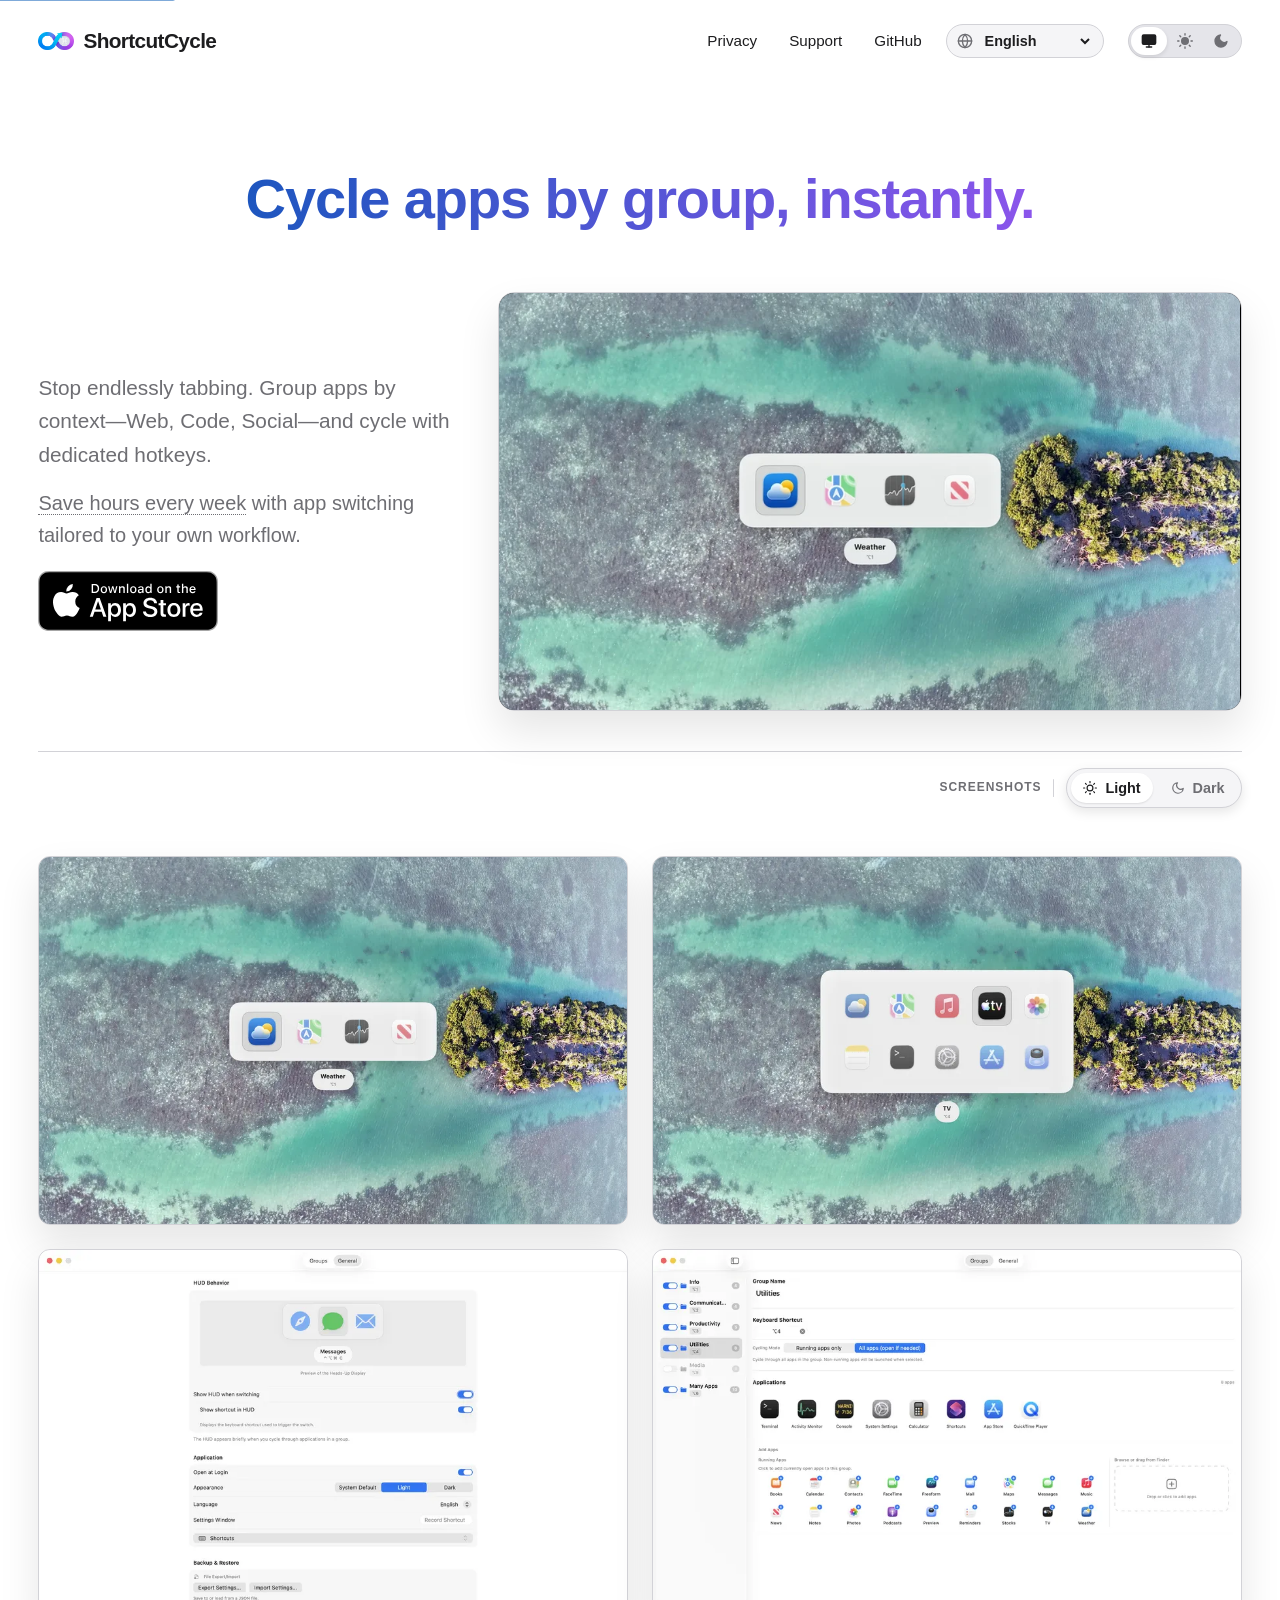
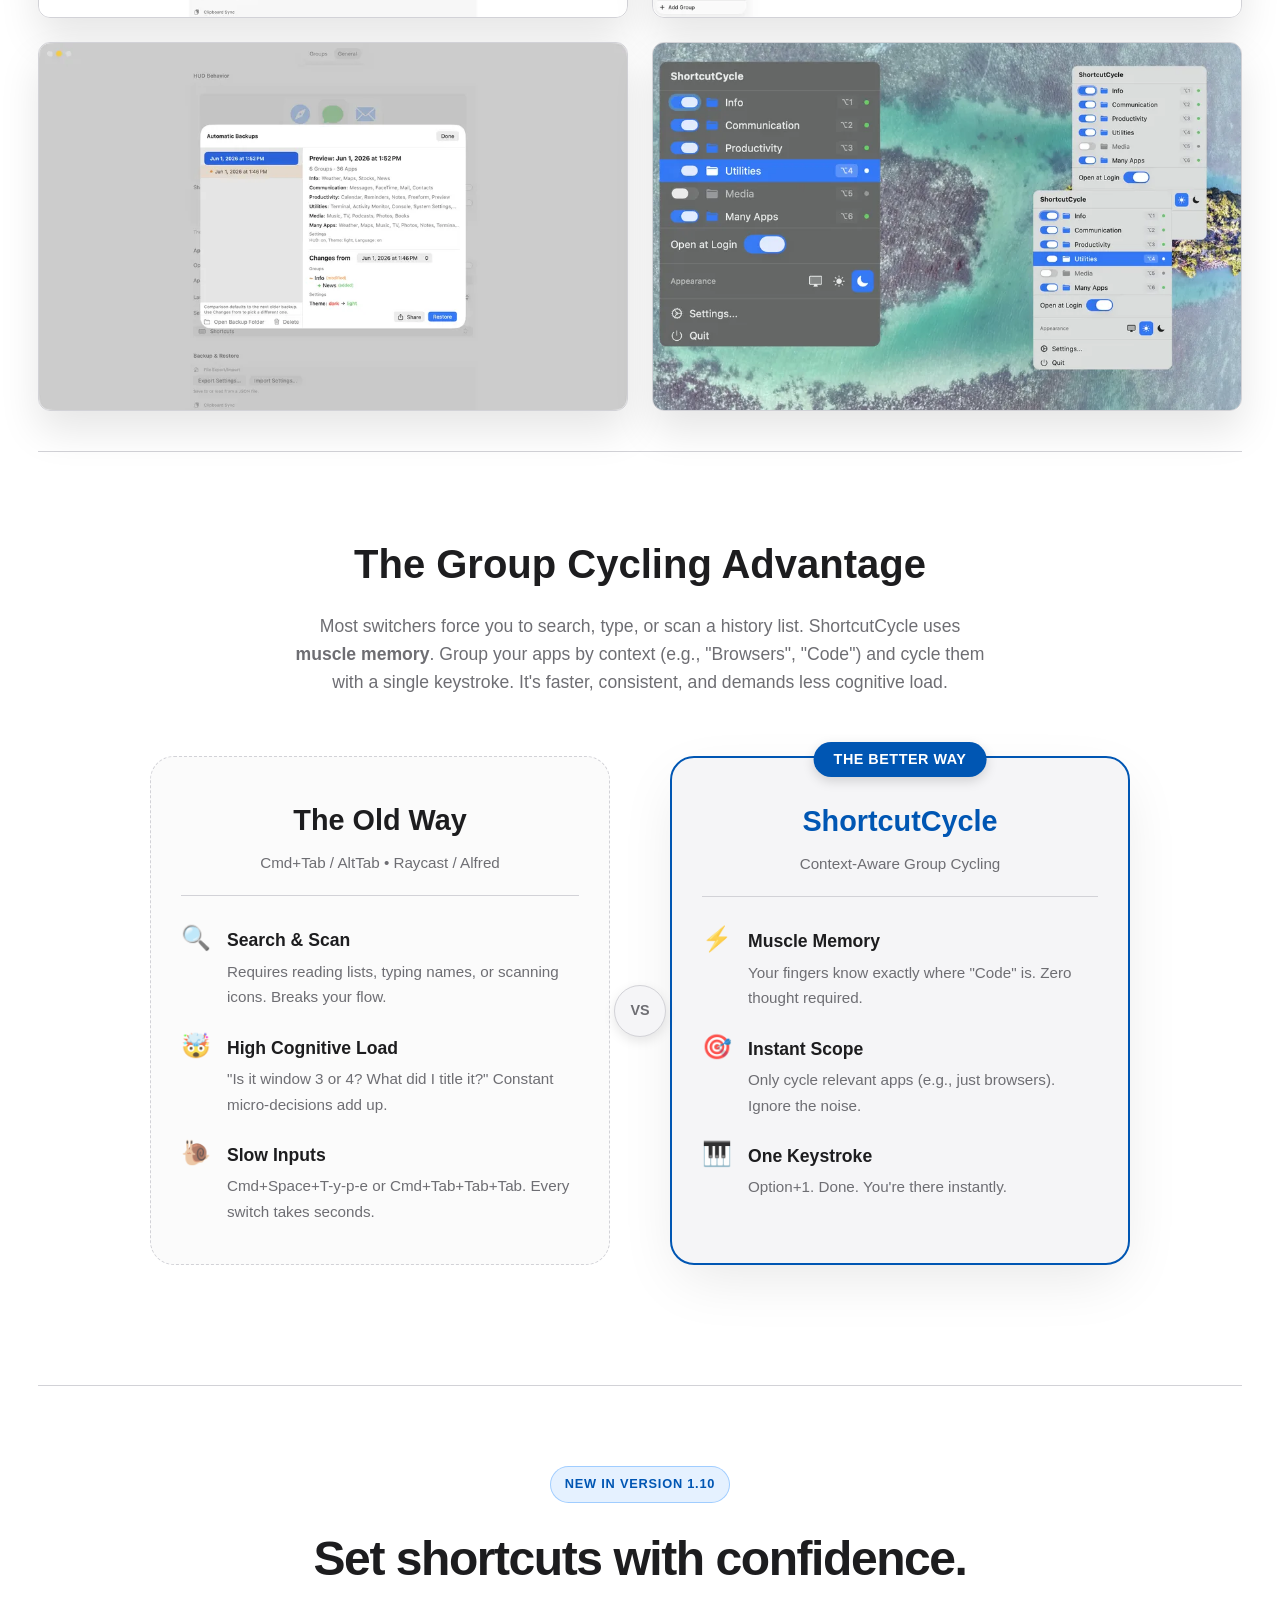
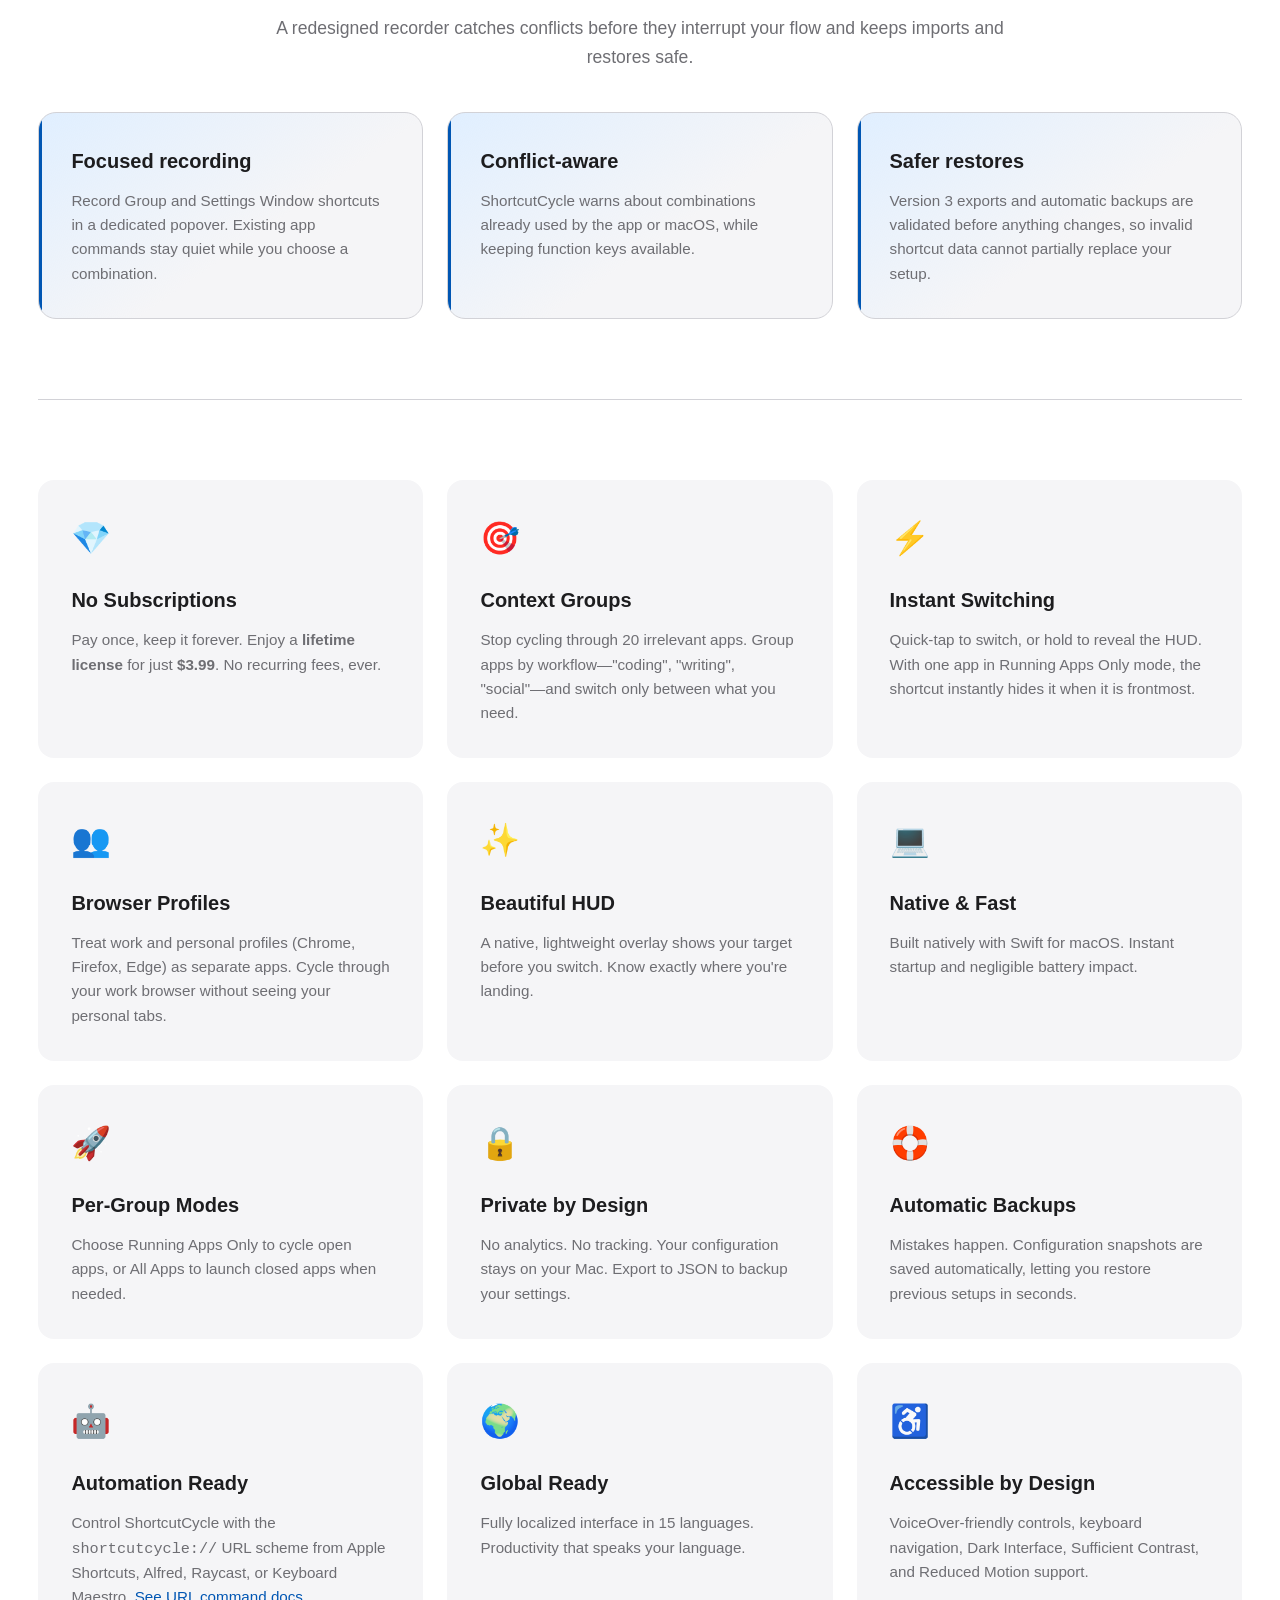
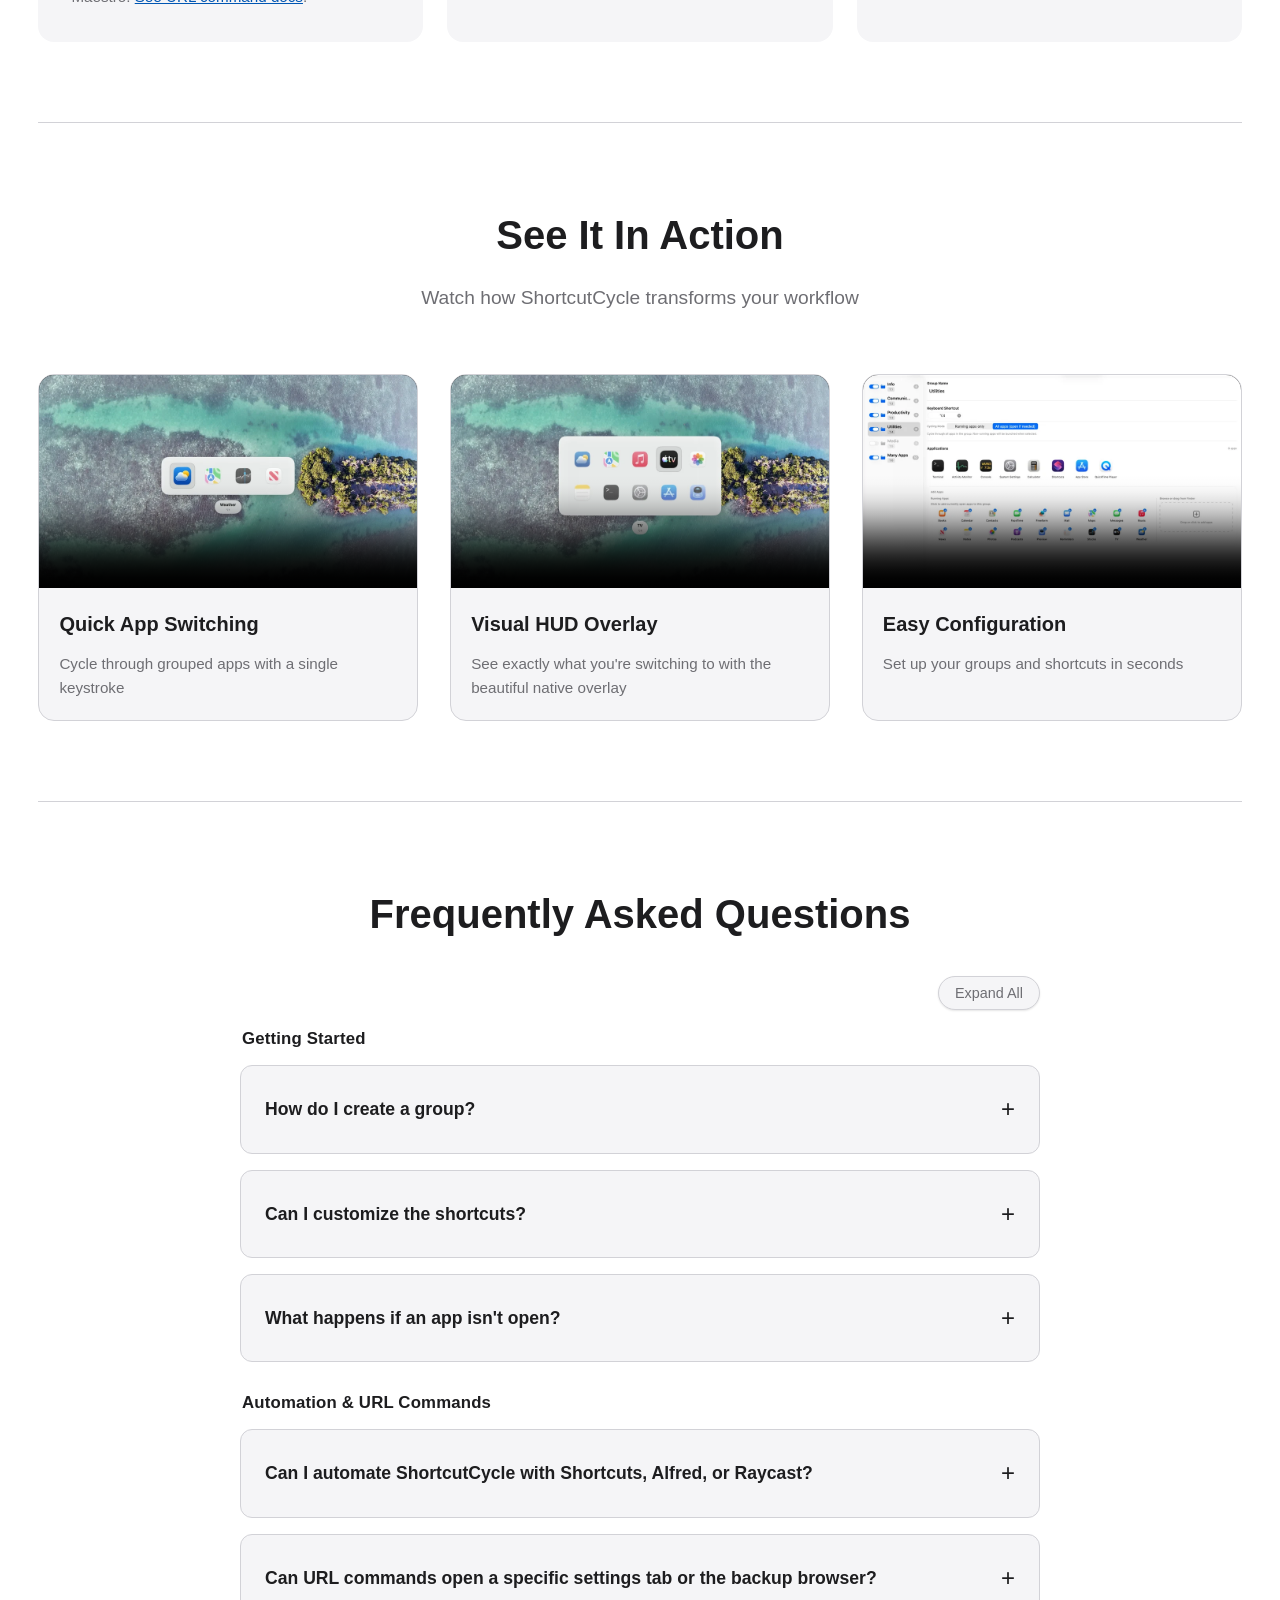
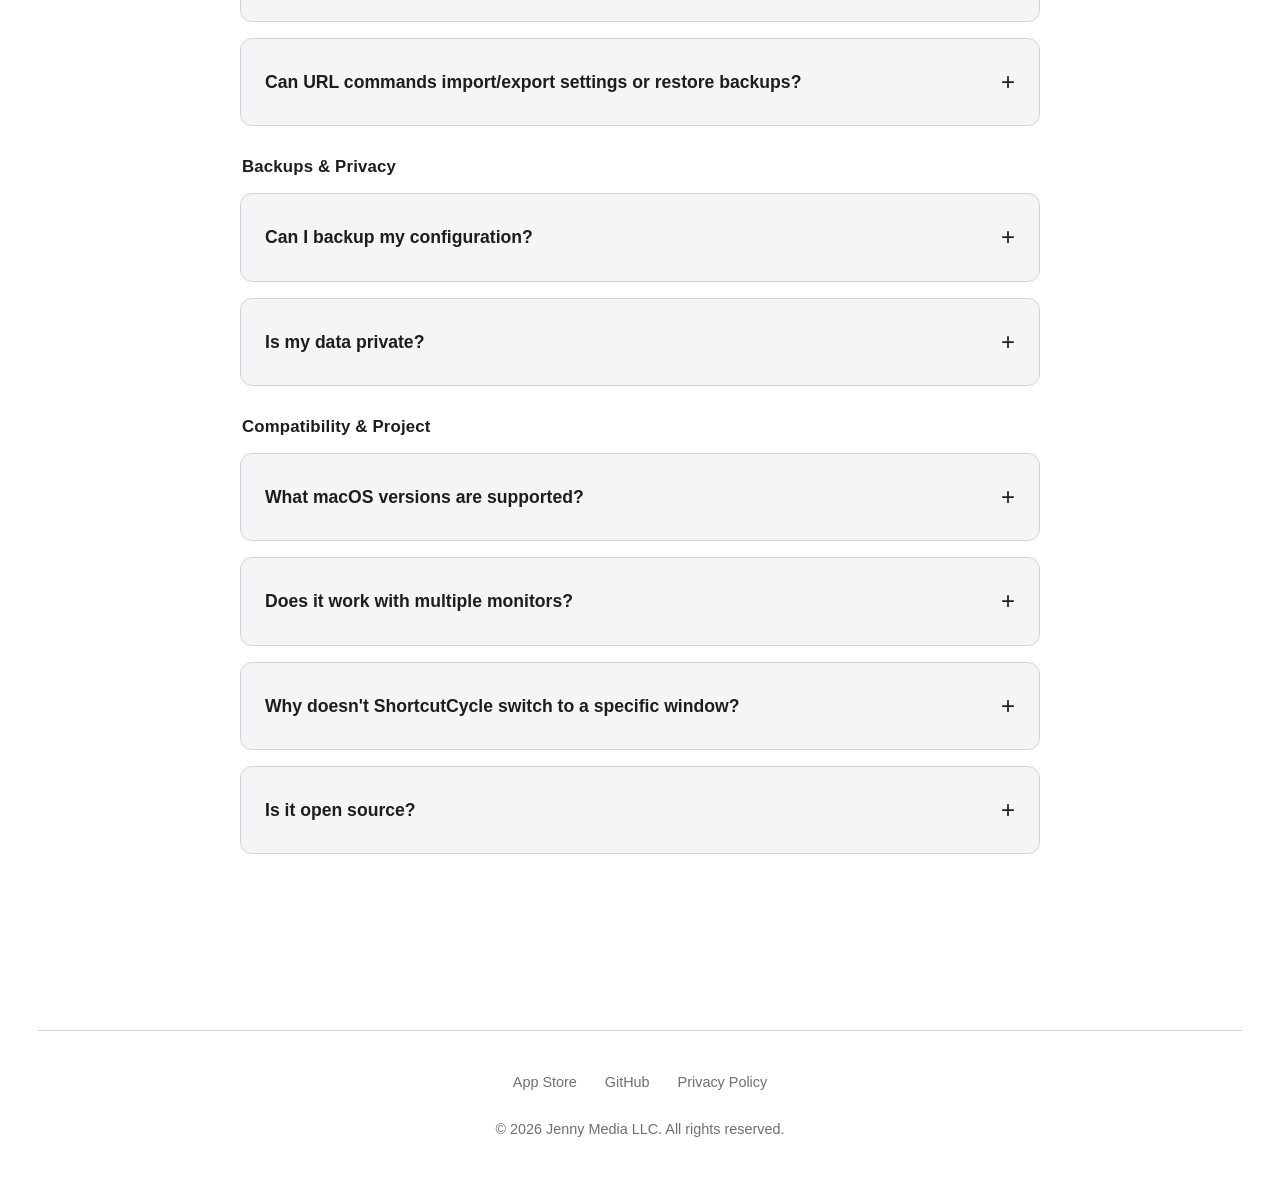
==== commit a3f91ba3: "Prepare version 1.10 metadata and website" ====
--- a/docs/index.html
+++ b/docs/index.html
@@ -949,6 +949,77 @@
             font-size: 0.95rem;
             margin: 0 20px 20px 20px;
             text-align: left;
+        }
+
+        /* --- RELEASE HIGHLIGHT --- */
+        .release-showcase {
+            text-align: center;
+        }
+
+        .release-header {
+            max-width: 760px;
+            margin: 0 auto 40px;
+        }
+
+        .release-kicker {
+            display: inline-flex;
+            align-items: center;
+            padding: 7px 14px;
+            margin-bottom: 18px;
+            border: 1px solid rgba(0, 122, 255, 0.3);
+            border-radius: 999px;
+            background: rgba(0, 122, 255, 0.1);
+            color: var(--accent);
+            font-size: 0.8rem;
+            font-weight: 700;
+            letter-spacing: 0.06em;
+            text-transform: uppercase;
+        }
+
+        .release-title {
+            margin-bottom: 16px;
+            font-size: clamp(2rem, 4vw, 3rem);
+            letter-spacing: -0.03em;
+        }
+
+        .release-summary {
+            color: var(--text-secondary);
+            font-size: 1.1rem;
+            line-height: 1.65;
+        }
+
+        .release-grid {
+            display: grid;
+            grid-template-columns: repeat(auto-fit, minmax(260px, 1fr));
+            gap: 24px;
+            text-align: left;
+        }
+
+        .release-card {
+            position: relative;
+            overflow: hidden;
+            padding: 32px;
+            border: 1px solid var(--border);
+            border-radius: 18px;
+            background: linear-gradient(145deg, rgba(0, 122, 255, 0.12), var(--surface) 58%);
+        }
+
+        .release-card::before {
+            content: '';
+            position: absolute;
+            inset: 0 auto 0 0;
+            width: 3px;
+            background: var(--accent);
+        }
+
+        .release-card h3 {
+            margin-bottom: 12px;
+            font-size: 1.25rem;
+        }
+
+        .release-card p {
+            color: var(--text-secondary);
+            font-size: 0.95rem;
         }
 
         /* --- FEATURES --- */
@@ -1909,6 +1980,34 @@
                 </div>
             </section>
 
+            <section class="section section-divider release-showcase" id="whats-new"
+                aria-labelledby="release-heading">
+                <div class="release-header">
+                    <p class="release-kicker" data-i18n="release.kicker">New in version 1.10</p>
+                    <h2 id="release-heading" class="release-title" data-i18n="release.title">Set shortcuts with
+                        confidence.</h2>
+                    <p class="release-summary" data-i18n="release.summary">A redesigned recorder catches conflicts
+                        before they interrupt your flow and keeps imports and restores safe.</p>
+                </div>
+                <div class="release-grid">
+                    <article class="release-card">
+                        <h3 data-i18n="release.recorder.title">Focused recording</h3>
+                        <p data-i18n="release.recorder.body">Record Group and Settings Window shortcuts in a dedicated
+                            popover. Existing app commands stay quiet while you choose a combination.</p>
+                    </article>
+                    <article class="release-card">
+                        <h3 data-i18n="release.conflicts.title">Conflict-aware</h3>
+                        <p data-i18n="release.conflicts.body">ShortcutCycle warns about combinations already used by
+                            the app or macOS, while keeping function keys available.</p>
+                    </article>
+                    <article class="release-card">
+                        <h3 data-i18n="release.restores.title">Safer restores</h3>
+                        <p data-i18n="release.restores.body">Version 3 exports and automatic backups are validated
+                            before anything changes, so invalid shortcut data cannot partially replace your setup.</p>
+                    </article>
+                </div>
+            </section>
+
             <section class="section section-divider" aria-labelledby="features-heading">
                 <h2 id="features-heading" class="sr-only" data-i18n="features.heading">Features</h2>
                 <div class="features-grid">
@@ -2040,8 +2139,9 @@
 
                         <details class="faq-item">
                             <summary data-i18n="faq.gettingStarted.shortcutsQuestion">Can I customize the shortcuts?</summary>
-                            <p data-i18n="faq.gettingStarted.shortcutsAnswer">Yes, you have full control. You can assign any global shortcut to activate a specific group.
-                                Inside the group, apps are cycled based on the order you arrange them in.</p>
+                            <p data-i18n="faq.gettingStarted.shortcutsAnswer">Yes. The recorder suggests recent
+                                combinations and warns when one is already used by ShortcutCycle or macOS. Ordinary
+                                keys require Command, Control, or Option; function keys can be used on their own.</p>
                         </details>
 
                         <details class="faq-item">
@@ -2107,7 +2207,9 @@
                                         data-copy-text='open "shortcutcycle://restore-backup?index=2"' data-i18n="actions.copy">Copy</button>
                                 </div>
                             </div>
-                            <p class="faq-answer-tail"><span data-i18n="faq.automation.importAnswerTail">Import/restore replaces your current groups and settings immediately.</span>
+                            <p class="faq-answer-tail"><span data-i18n="faq.automation.importAnswerTail">Version 3
+                                    imports and restores are validated before they replace your current groups and
+                                    settings.</span>
                                 <a href="https://github.com/xcv58/ShortcutCycle/blob/master/URL_SCHEME.md" target="_blank"
                                     rel="noopener noreferrer" data-i18n="faq.automation.docsLink">See full URL command docs</a>.
                             </p>
@@ -2303,6 +2405,23 @@
                         keyBody: 'Option+1. Done. You\'re there instantly.'
                     }
                 },
+                release: {
+                    kicker: 'New in version 1.10',
+                    title: 'Set shortcuts with confidence.',
+                    summary: 'A redesigned recorder catches conflicts before they interrupt your flow and keeps imports and restores safe.',
+                    recorder: {
+                        title: 'Focused recording',
+                        body: 'Record Group and Settings Window shortcuts in a dedicated popover. Existing app commands stay quiet while you choose a combination.'
+                    },
+                    conflicts: {
+                        title: 'Conflict-aware',
+                        body: 'ShortcutCycle warns about combinations already used by the app or macOS, while keeping function keys available.'
+                    },
+                    restores: {
+                        title: 'Safer restores',
+                        body: 'Version 3 exports and automatic backups are validated before anything changes, so invalid shortcut data cannot partially replace your setup.'
+                    }
+                },
                 features: {
                     heading: 'Features',
                     noSubscriptions: {
@@ -2380,7 +2499,7 @@
                         createQuestion: 'How do I create a group?',
                         createAnswer: 'It\'s simple. Open the settings, click the <strong>+</strong> button to create a new group (like "Social" or "Dev"), and assign a global hotkey (e.g., <code>Option+1</code>). Then, just drag and drop the apps you want into that group.',
                         shortcutsQuestion: 'Can I customize the shortcuts?',
-                        shortcutsAnswer: 'Yes, you have full control. You can assign any global shortcut to activate a specific group. Inside the group, apps are cycled based on the order you arrange them in.',
+                        shortcutsAnswer: 'Yes. The recorder suggests recent combinations and warns when one is already used by ShortcutCycle or macOS. Ordinary keys require Command, Control, or Option; function keys can be used on their own.',
                         closedAppQuestion: 'What happens if an app isn\'t open?',
                         closedAppAnswer: 'The group\'s mode decides. <strong>Running Apps Only</strong> skips closed apps while any group app is running; if none are running, it launches the first app. <strong>All Apps</strong> launches a closed app when selected.'
                     },
@@ -2393,7 +2512,7 @@
                         openAnswerIntro: 'Yes. Use these <code>open</code> commands:',
                         importQuestion: 'Can URL commands import/export settings or restore backups?',
                         importAnswerIntro: 'Yes. You can export/import settings by path and restore backups by latest, index, name, or path. Example command:',
-                        importAnswerTail: 'Import/restore replaces your current groups and settings immediately.'
+                        importAnswerTail: 'Version 3 imports and restores are validated before they replace your current groups and settings.'
                     },
                     privacy: {
                         title: 'Backups & Privacy',
@@ -2511,6 +2630,23 @@
                         keyBody: 'Option+1，完成。马上到位。'
                     }
                 },
+                release: {
+                    kicker: '1.10 版本新功能',
+                    title: '更安心地设置快捷键。',
+                    summary: '重新设计的录制器会提前发现冲突，并让导入与恢复过程更安全，不打断你的工作流。',
+                    recorder: {
+                        title: '专注录制',
+                        body: '在专用弹窗中录制分组和设置窗口快捷键。选择组合时，现有 App 命令不会被触发。'
+                    },
+                    conflicts: {
+                        title: '主动检测冲突',
+                        body: '如果组合已被 ShortcutCycle 或 macOS 使用，App 会提前提醒，同时继续支持功能键。'
+                    },
+                    restores: {
+                        title: '恢复更安全',
+                        body: '版本 3 导出文件和自动备份会在任何更改发生前完成验证，无效快捷键数据不会只替换一部分设置。'
+                    }
+                },
                 features: {
                     heading: '功能',
                     noSubscriptions: {
@@ -2588,7 +2724,7 @@
                         createQuestion: '怎样创建分组？',
                         createAnswer: '很简单。打开设置，点 <strong>+</strong> 创建一个新分组（比如“社交”或“开发”），再分配一个全局快捷键（例如 <code>Option+1</code>）。然后把想要的 App 拖进这个分组就可以。',
                         shortcutsQuestion: '可以自定义快捷键吗？',
-                        shortcutsAnswer: '可以，你完全可以自己决定。每个分组都能设置一个全局快捷键；分组内的 App 会按照你排列的顺序轮换。',
+                        shortcutsAnswer: '可以。录制器会推荐最近使用的组合，并在组合已被 ShortcutCycle 或 macOS 使用时提醒你。普通按键需要搭配 Command、Control 或 Option；功能键可以单独使用。',
                         closedAppQuestion: '如果 App 没有打开会怎样？',
                         closedAppAnswer: '这取决于分组的循环模式。<strong>仅运行中的应用</strong>会在组内有应用正在运行时跳过未运行的应用；如果没有应用正在运行，则会启动第一个应用。<strong>所有应用（必要时打开）</strong>会在选中未运行的应用时将其启动。'
                     },
@@ -2601,7 +2737,7 @@
                         openAnswerIntro: '可以。使用这些 <code>open</code> 命令：',
                         importQuestion: 'URL 命令可以导入/导出设置或恢复备份吗？',
                         importAnswerIntro: '可以。你可以通过路径导入/导出设置，也可以按最新、序号、名称或路径恢复备份。示例命令：',
-                        importAnswerTail: '导入或恢复会立即替换当前分组和设置。'
+                        importAnswerTail: '版本 3 导入和恢复会先完成验证，再替换当前分组和设置。'
                     },
                     privacy: {
                         title: '备份和隐私',
@@ -2719,6 +2855,23 @@
                         keyBody: 'Option+1，完成。馬上到位。'
                     }
                 },
+                release: {
+                    kicker: '1.10 版本新功能',
+                    title: '更安心地設定快捷鍵。',
+                    summary: '重新設計的錄製器會提前找出衝突，並讓匯入與還原過程更安全，不打斷你的工作流程。',
+                    recorder: {
+                        title: '專注錄製',
+                        body: '在專用彈出視窗中錄製分組和設定視窗快捷鍵。選擇組合時，現有 App 指令不會被觸發。'
+                    },
+                    conflicts: {
+                        title: '主動偵測衝突',
+                        body: '如果組合已被 ShortcutCycle 或 macOS 使用，App 會提前提醒，同時繼續支援功能鍵。'
+                    },
+                    restores: {
+                        title: '還原更安全',
+                        body: '版本 3 匯出檔案和自動備份會在任何變更發生前完成驗證，無效快捷鍵資料不會只取代部分設定。'
+                    }
+                },
                 features: {
                     heading: '功能',
                     noSubscriptions: {
@@ -2796,7 +2949,7 @@
                         createQuestion: '怎樣建立分組？',
                         createAnswer: '很簡單。打開設定，點 <strong>+</strong> 建立一個新分組（例如「社群」或「開發」），再分配一個全域快捷鍵（例如 <code>Option+1</code>）。然後把想要的 App 拖進這個分組就可以。',
                         shortcutsQuestion: '可以自訂快捷鍵嗎？',
-                        shortcutsAnswer: '可以，你完全可以自己決定。每個分組都能設定一個全域快捷鍵；分組內的 App 會依照你排列的順序輪換。',
+                        shortcutsAnswer: '可以。錄製器會推薦最近使用的組合，並在組合已被 ShortcutCycle 或 macOS 使用時提醒你。一般按鍵需要搭配 Command、Control 或 Option；功能鍵可以單獨使用。',
                         closedAppQuestion: '如果 App 沒有打開會怎樣？',
                         closedAppAnswer: '這取決於群組的循環模式。<strong>僅執行中的應用程式</strong>會在群組內有應用程式正在執行時略過未執行的應用程式；如果沒有應用程式正在執行，則會啟動第一個應用程式。<strong>所有應用程式（必要時開啟）</strong>會在選取未執行的應用程式時將其啟動。'
                     },
@@ -2809,7 +2962,7 @@
                         openAnswerIntro: '可以。使用這些 <code>open</code> 命令：',
                         importQuestion: 'URL 命令可以匯入/匯出設定或恢復備份嗎？',
                         importAnswerIntro: '可以。你可以透過路徑匯入/匯出設定，也可以按最新、序號、名稱或路徑恢復備份。範例命令：',
-                        importAnswerTail: '匯入或恢復會立即替換目前分組和設定。'
+                        importAnswerTail: '版本 3 匯入和還原會先完成驗證，再取代目前分組和設定。'
                     },
                     privacy: {
                         title: '備份和隱私',
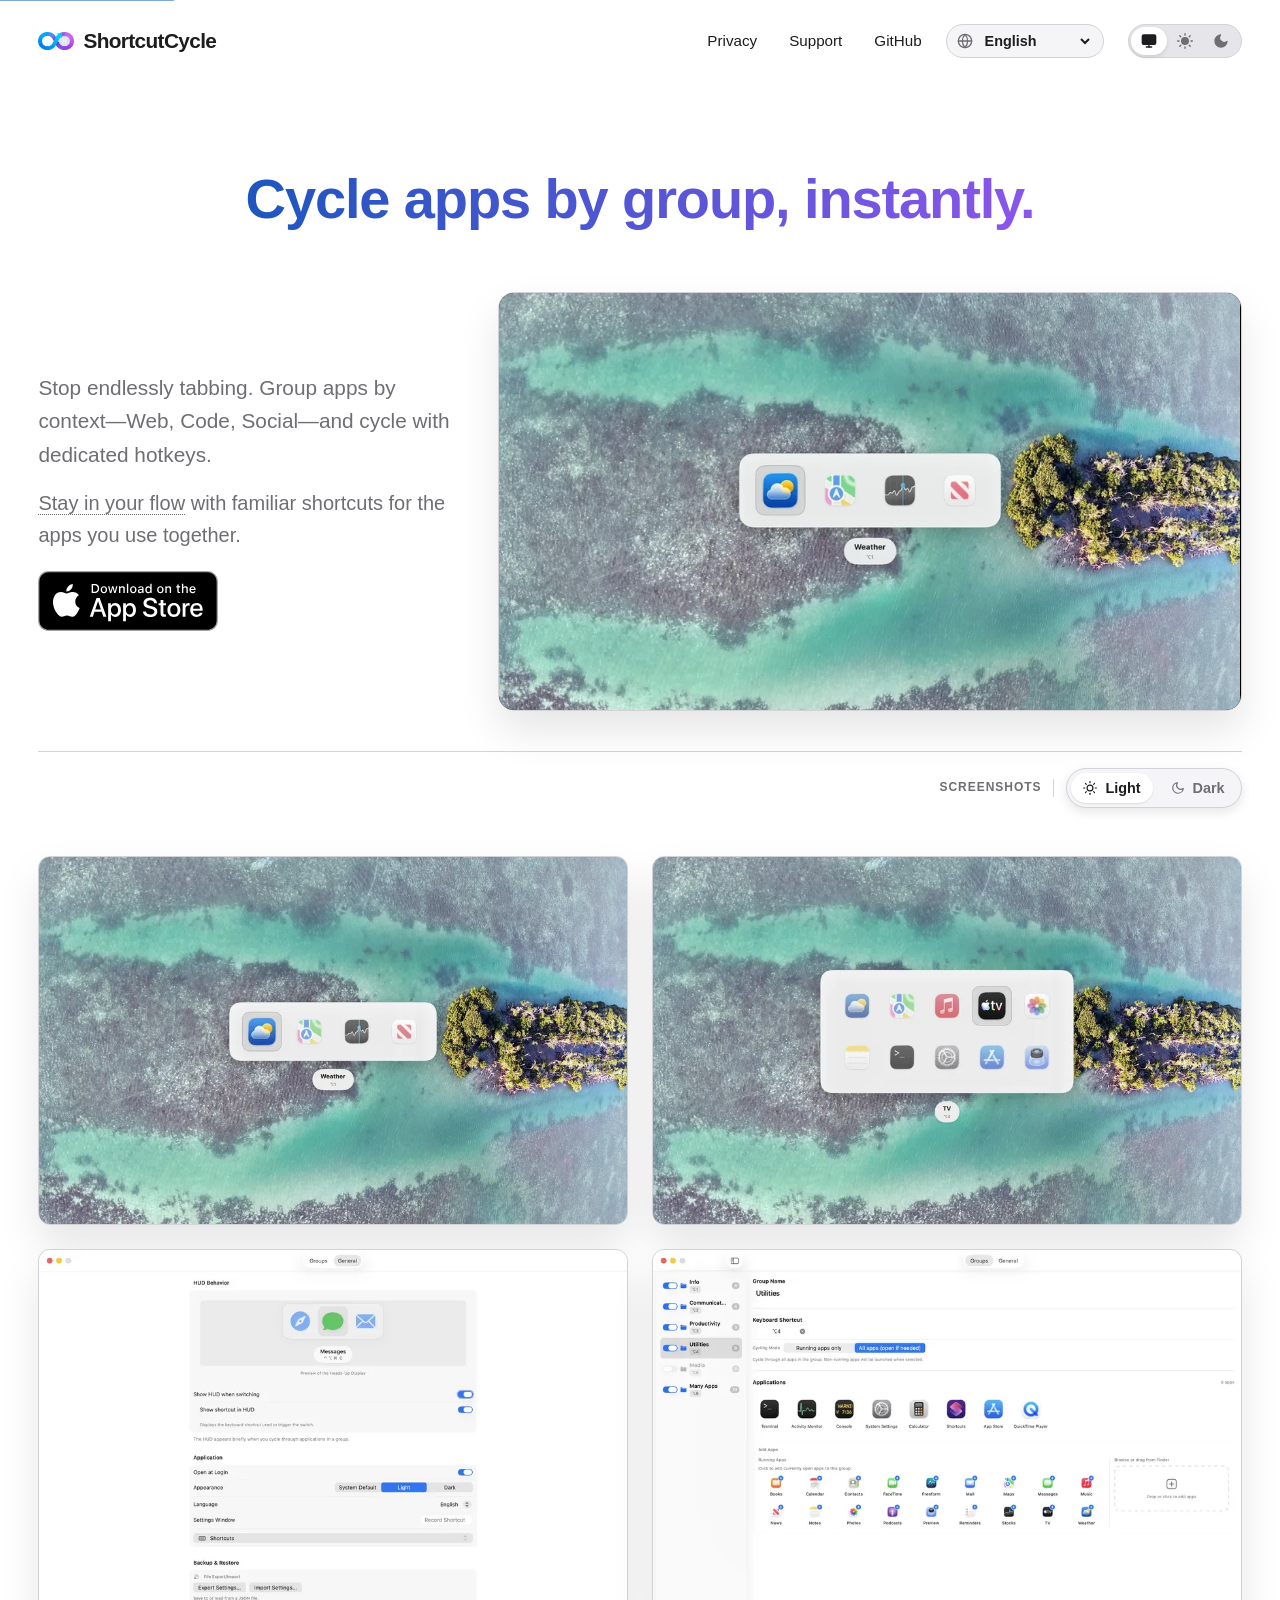
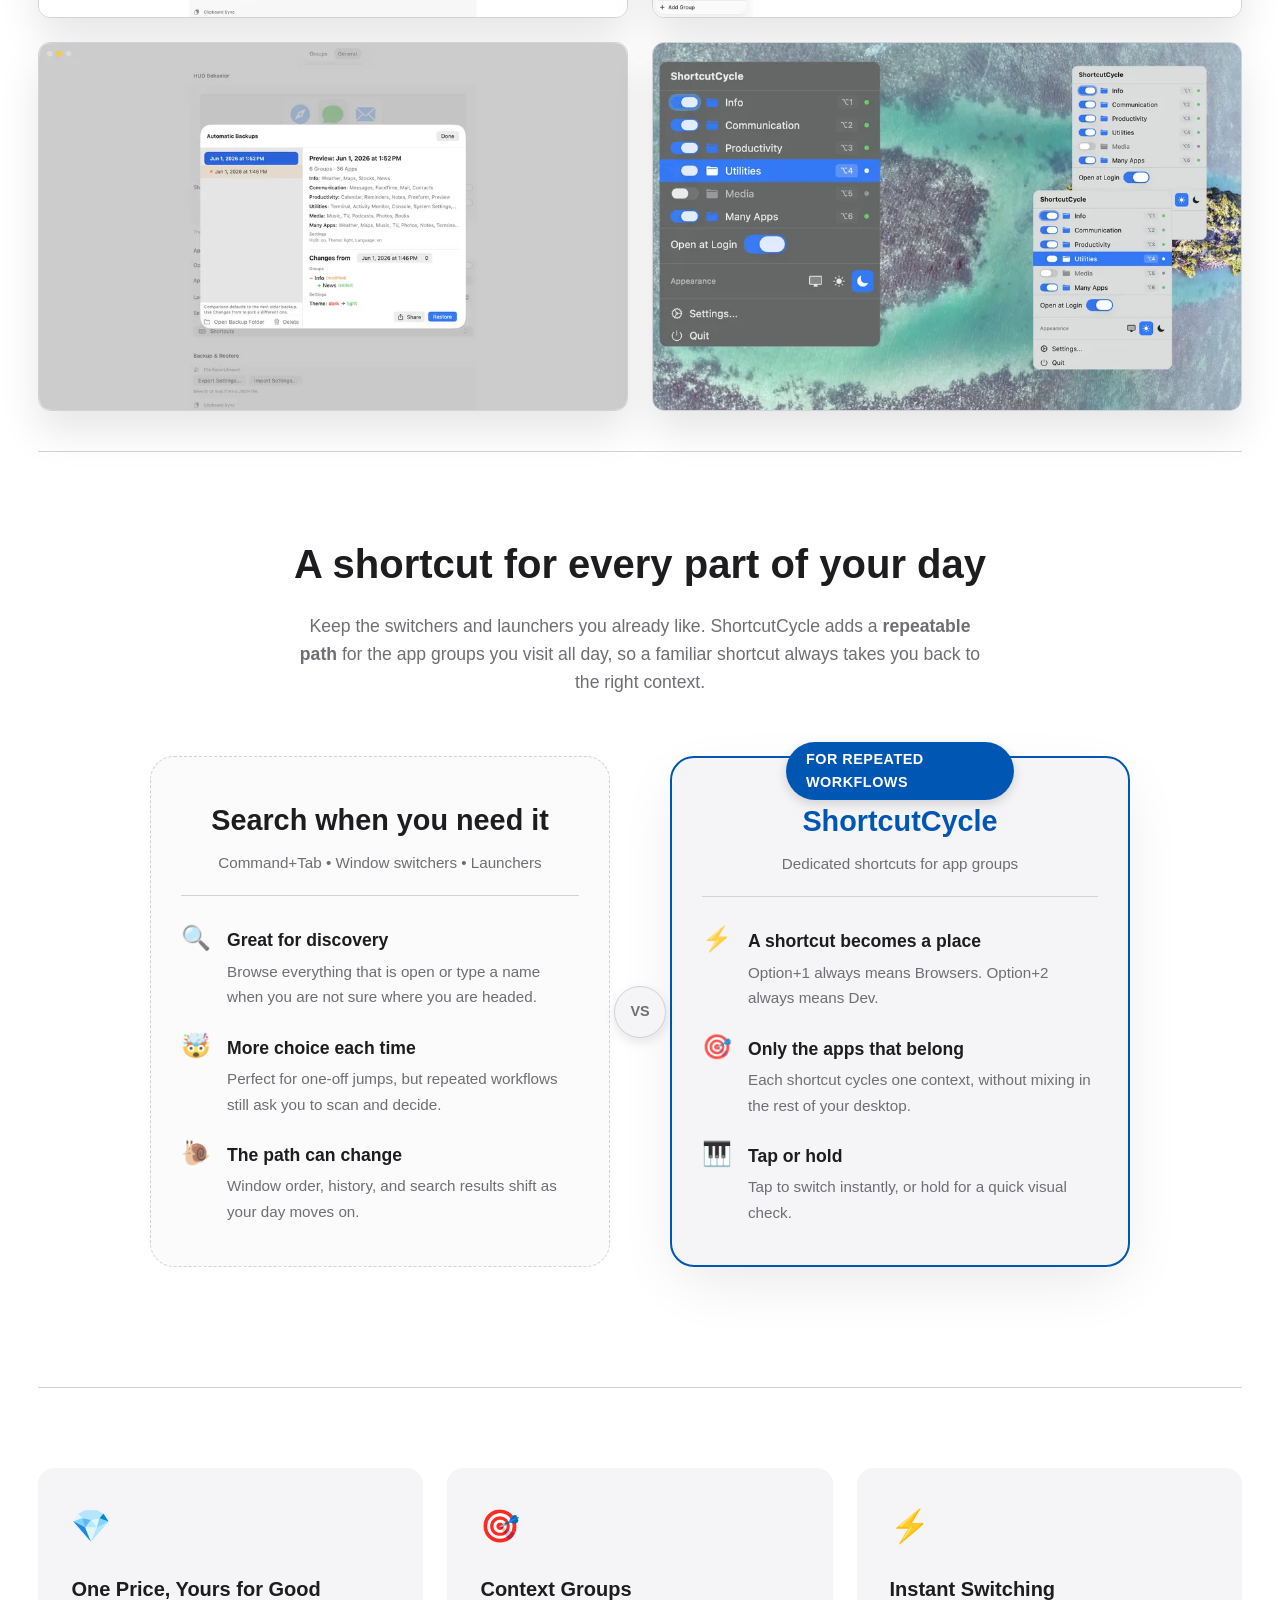
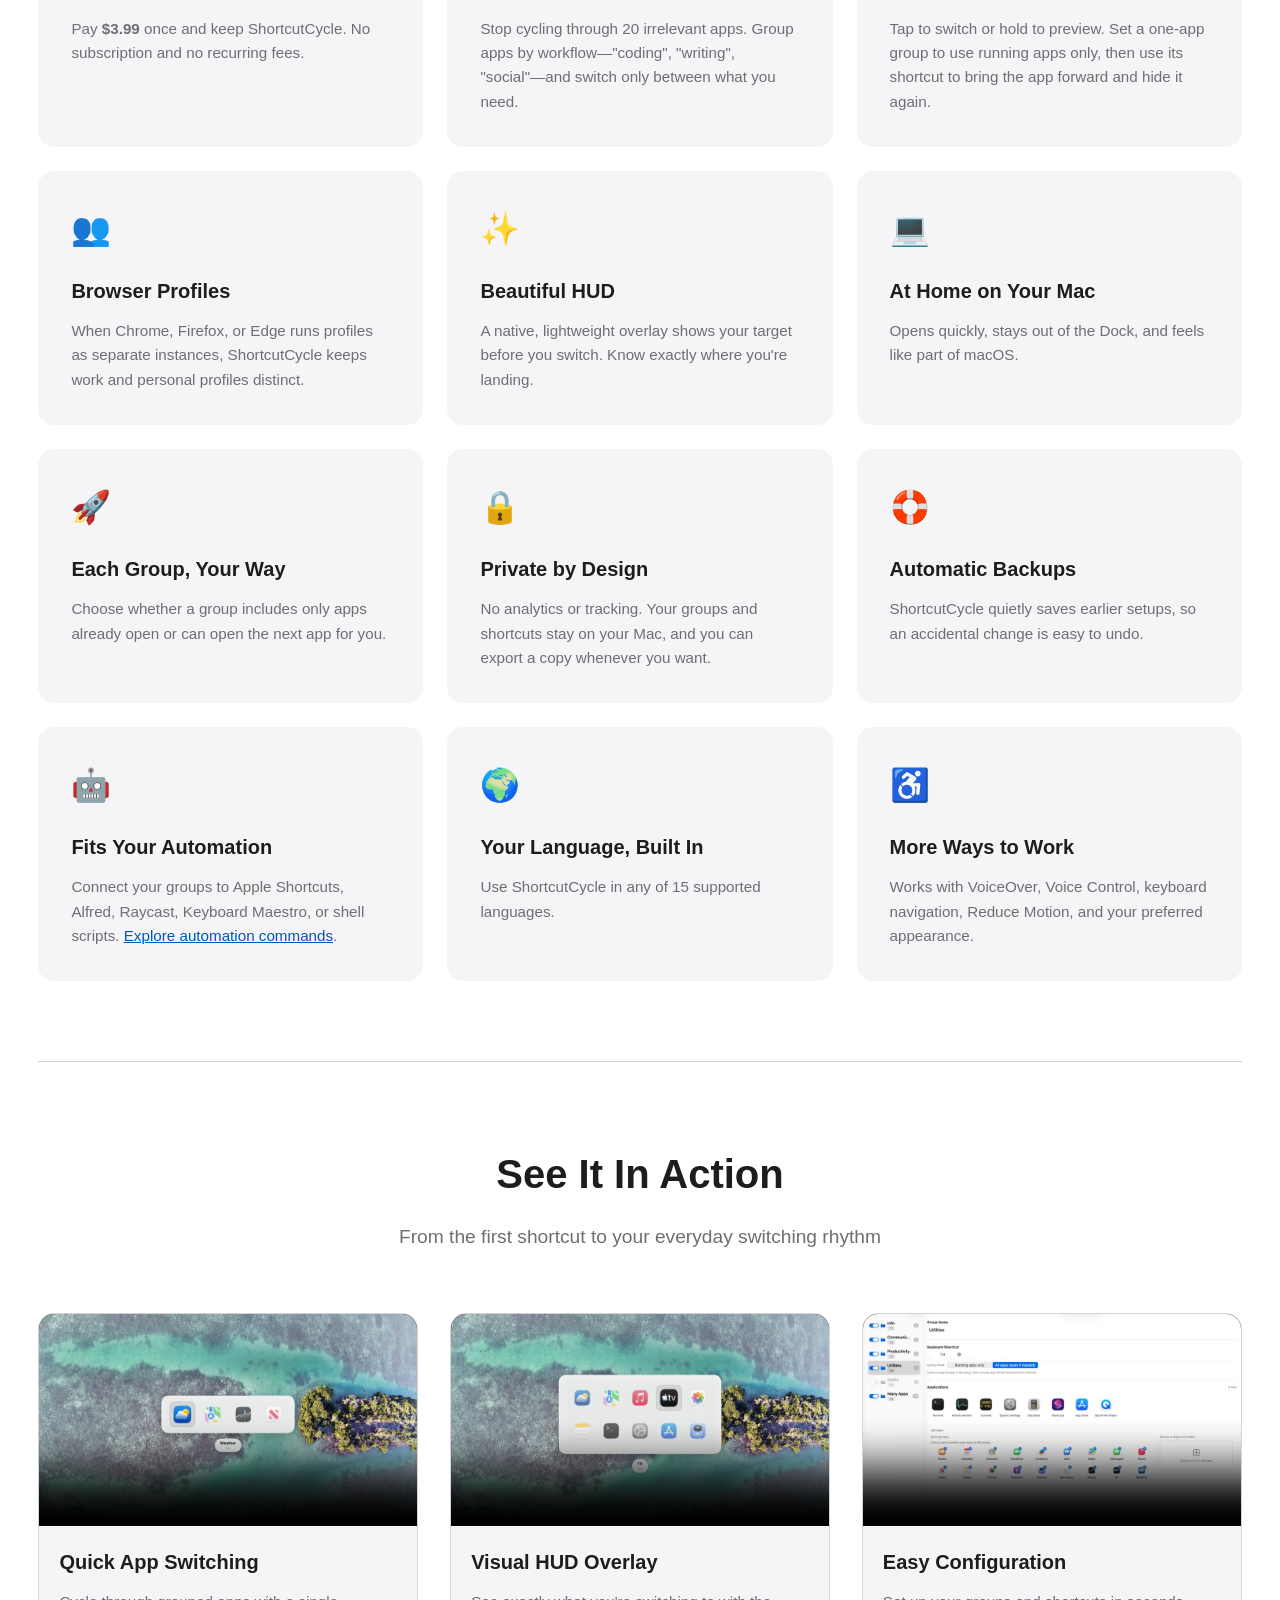
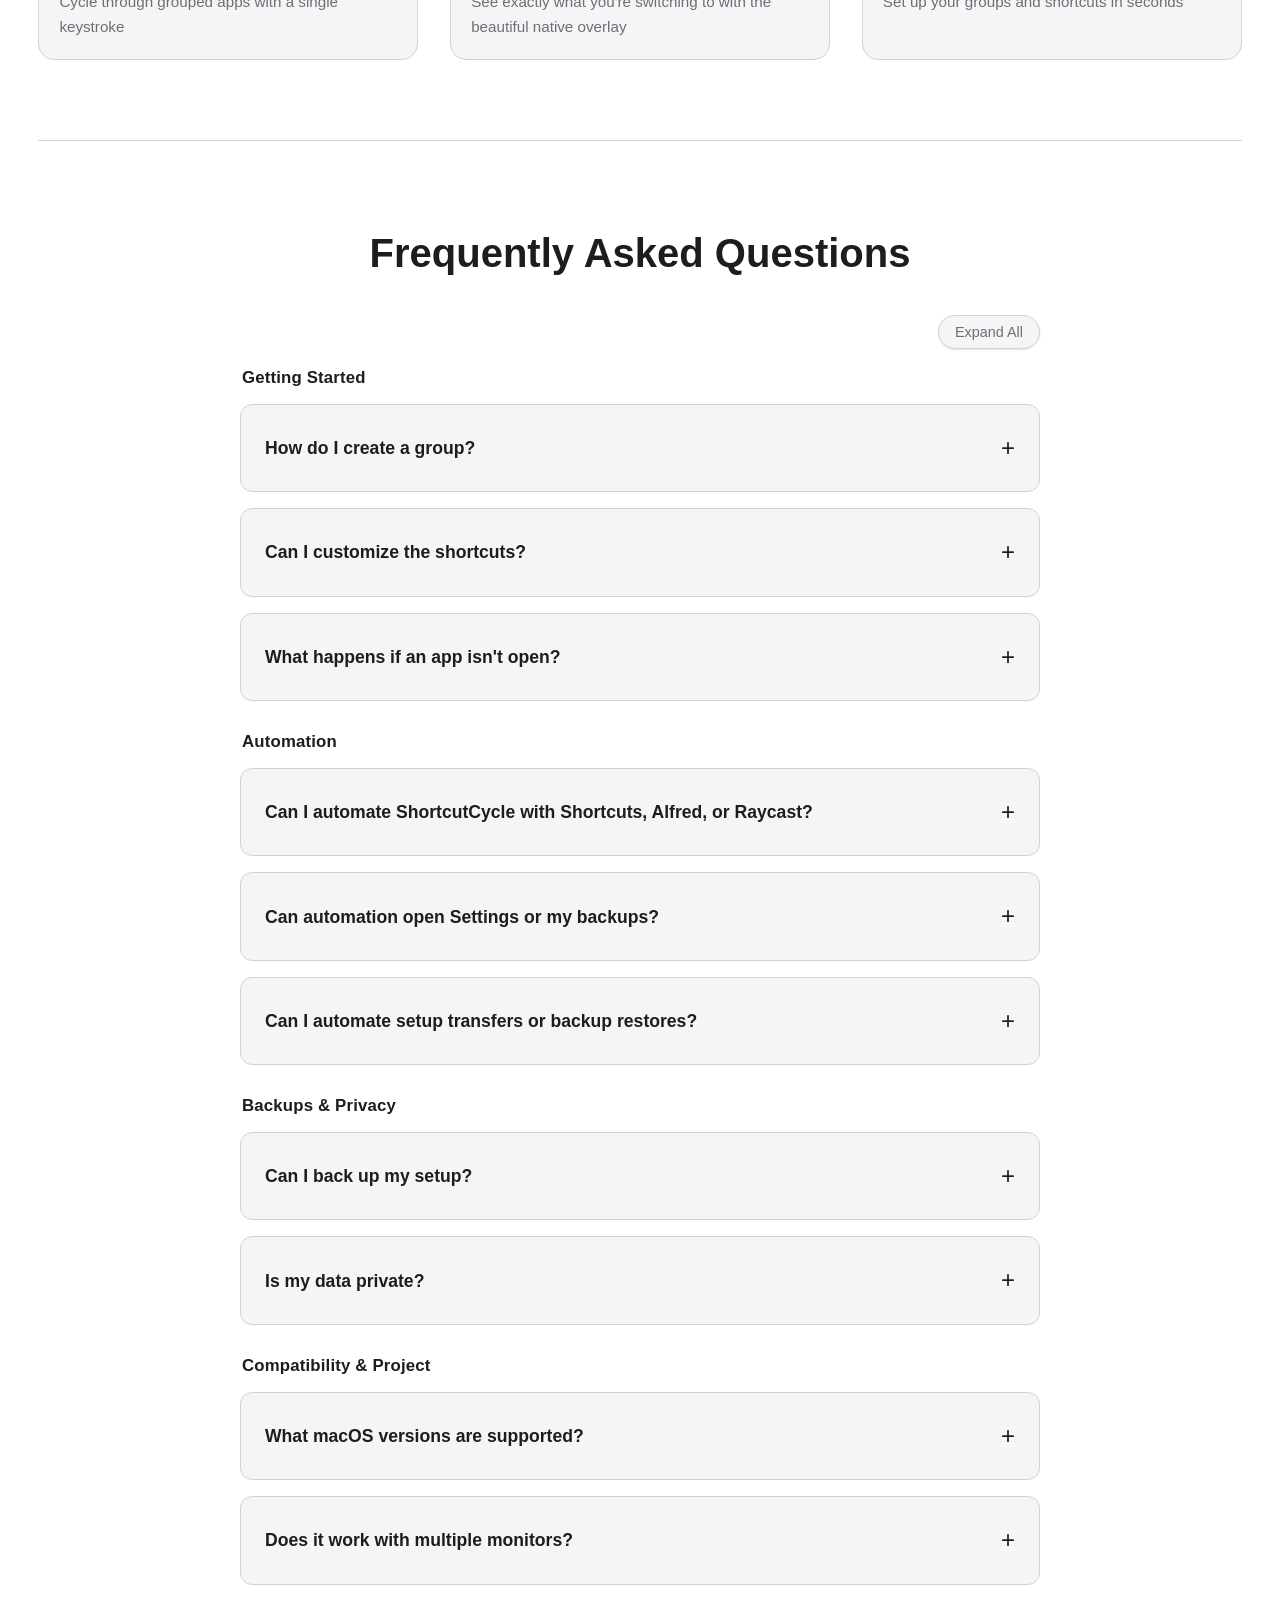
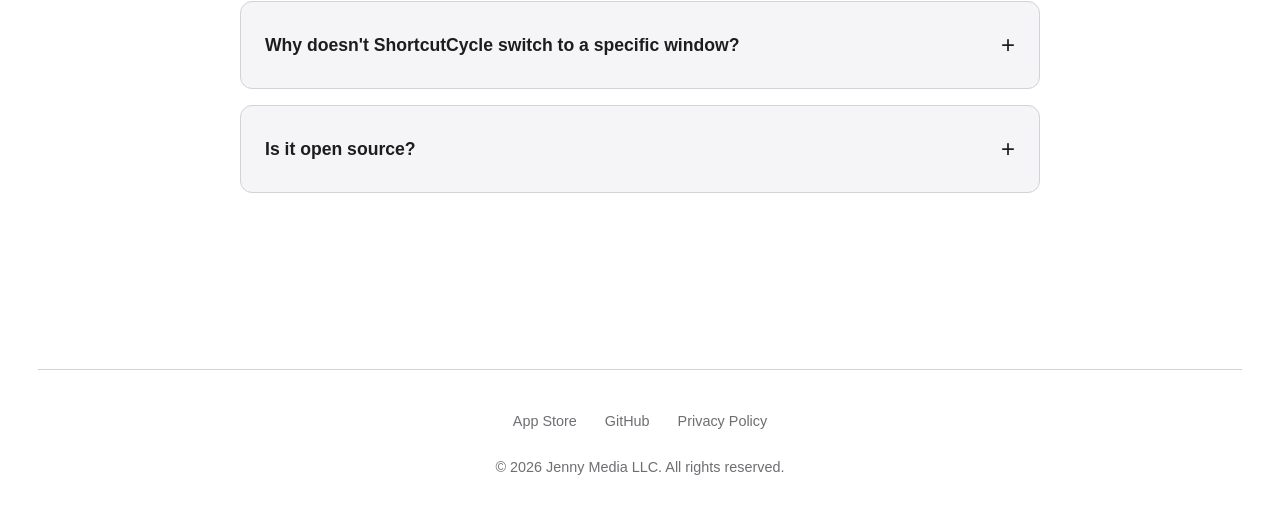
==== commit 53466d12: "Refresh website copy and Reddit release plan" ====
--- a/docs/index.html
+++ b/docs/index.html
@@ -84,8 +84,8 @@
       "name": "ShortcutCycle",
       "operatingSystem": "macOS 14.0+",
       "applicationCategory": "ProductivityApplication",
-      "softwareVersion": "1.8",
-      "datePublished": "2026-07-12",
+      "softwareVersion": "1.10",
+      "datePublished": "2026-08-12",
       "offers": {
         "@type": "Offer",
         "price": "3.99",
@@ -93,12 +93,7 @@
       },
       "description": "Group your apps by context and cycle through them with dedicated hotkeys.",
       "screenshot": "https://s.jenny.media/assets/images/hud-light.webp",
-      "downloadUrl": "https://apps.apple.com/us/app/shortcutcycle/id6758281578",
-      "aggregateRating": {
-        "@type": "AggregateRating",
-        "ratingValue": "5",
-        "ratingCount": "1"
-      }
+      "downloadUrl": "https://apps.apple.com/us/app/shortcutcycle/id6758281578"
     }
     </script>
 
@@ -951,77 +946,6 @@
             text-align: left;
         }
 
-        /* --- RELEASE HIGHLIGHT --- */
-        .release-showcase {
-            text-align: center;
-        }
-
-        .release-header {
-            max-width: 760px;
-            margin: 0 auto 40px;
-        }
-
-        .release-kicker {
-            display: inline-flex;
-            align-items: center;
-            padding: 7px 14px;
-            margin-bottom: 18px;
-            border: 1px solid rgba(0, 122, 255, 0.3);
-            border-radius: 999px;
-            background: rgba(0, 122, 255, 0.1);
-            color: var(--accent);
-            font-size: 0.8rem;
-            font-weight: 700;
-            letter-spacing: 0.06em;
-            text-transform: uppercase;
-        }
-
-        .release-title {
-            margin-bottom: 16px;
-            font-size: clamp(2rem, 4vw, 3rem);
-            letter-spacing: -0.03em;
-        }
-
-        .release-summary {
-            color: var(--text-secondary);
-            font-size: 1.1rem;
-            line-height: 1.65;
-        }
-
-        .release-grid {
-            display: grid;
-            grid-template-columns: repeat(auto-fit, minmax(260px, 1fr));
-            gap: 24px;
-            text-align: left;
-        }
-
-        .release-card {
-            position: relative;
-            overflow: hidden;
-            padding: 32px;
-            border: 1px solid var(--border);
-            border-radius: 18px;
-            background: linear-gradient(145deg, rgba(0, 122, 255, 0.12), var(--surface) 58%);
-        }
-
-        .release-card::before {
-            content: '';
-            position: absolute;
-            inset: 0 auto 0 0;
-            width: 3px;
-            background: var(--accent);
-        }
-
-        .release-card h3 {
-            margin-bottom: 12px;
-            font-size: 1.25rem;
-        }
-
-        .release-card p {
-            color: var(--text-secondary);
-            font-size: 0.95rem;
-        }
-
         /* --- FEATURES --- */
         .features-grid {
             display: grid;
@@ -1725,13 +1649,13 @@
                             context—Web, Code, Social—and cycle with dedicated hotkeys.</p>
                         <p class="hero-benefit">
                             <span class="tooltip-trigger" tabindex="0" aria-describedby="hero-benefit-tooltip"
-                                data-tooltip="Based on saving 3 seconds per switch, 400 times a day = ~2 hours saved/week."
+                                data-tooltip="Dedicated shortcuts make familiar app groups easy to reach without scanning a long list."
                                 data-i18n="hero.benefitHighlight" data-i18n-data-tooltip="hero.benefitTooltipShort">
-                                Save hours every week
+                                Stay in your flow
                             </span>
-                            <span id="hero-benefit-tooltip" class="sr-only" data-i18n="hero.benefitTooltipLong">Based on
-                                saving 3 seconds per switch, 400 times a day equals about 2 hours saved per week.</span>
-                            <span data-i18n="hero.benefitSuffix">with app switching tailored to your own workflow.</span>
+                            <span id="hero-benefit-tooltip" class="sr-only" data-i18n="hero.benefitTooltipLong">Dedicated
+                                shortcuts make familiar app groups easy to reach without scanning a long list.</span>
+                            <span data-i18n="hero.benefitSuffix">with familiar shortcuts for the apps you use together.</span>
                         </p>
                         <div class="cta-group">
                             <a href="https://apps.apple.com/us/app/shortcutcycle/id6758281578?mt=12"
@@ -1901,44 +1825,43 @@
             <!-- Comparison Section -->
             <section class="section section-divider" id="comparison">
                 <h2 style="text-align: center; font-size: 2.5rem; margin-bottom: 16px;"
-                    data-i18n="comparison.title">The Group Cycling Advantage</h2>
+                    data-i18n="comparison.title">A shortcut for every part of your day</h2>
                 <p class="section-subtitle"
                     style="max-width: 700px; margin: 0 auto 60px auto; color: var(--text-secondary); text-align: center; font-size: 1.1rem; line-height: 1.6;">
-                    <span data-i18n-html="comparison.subtitle">Most switchers force you to search, type, or scan a
-                        history list. ShortcutCycle uses <strong>muscle memory</strong>. Group your apps by context
-                        (e.g., "Browsers", "Code") and cycle them with a single keystroke. It's faster, consistent, and
-                        demands less cognitive load.</span>
+                    <span data-i18n-html="comparison.subtitle">Keep the switchers and launchers you already like.
+                        ShortcutCycle adds a <strong>repeatable path</strong> for the app groups you visit all day, so a
+                        familiar shortcut always takes you back to the right context.</span>
                 </p>
                 <div class="versus-grid">
                     <!-- The Old Way -->
                     <div class="versus-card old-way">
                         <div class="versus-header">
-                            <h3 data-i18n="comparison.old.title">The Old Way</h3>
-                            <p data-i18n="comparison.old.subtitle">Cmd+Tab / AltTab • Raycast / Alfred</p>
+                            <h3 data-i18n="comparison.old.title">Search when you need it</h3>
+                            <p data-i18n="comparison.old.subtitle">Command+Tab • Window switchers • Launchers</p>
                         </div>
                         <ul class="versus-list">
                             <li class="versus-item">
                                 <span class="versus-icon">🔍</span>
                                 <div class="versus-content">
-                                    <strong data-i18n="comparison.old.searchTitle">Search & Scan</strong>
-                                    <span data-i18n="comparison.old.searchBody">Requires reading lists, typing names, or
-                                        scanning icons. Breaks your flow.</span>
+                                    <strong data-i18n="comparison.old.searchTitle">Great for discovery</strong>
+                                    <span data-i18n="comparison.old.searchBody">Browse everything that is open or type a
+                                        name when you are not sure where you are headed.</span>
                                 </div>
                             </li>
                             <li class="versus-item">
                                 <span class="versus-icon">🤯</span>
                                 <div class="versus-content">
-                                    <strong data-i18n="comparison.old.loadTitle">High Cognitive Load</strong>
-                                    <span data-i18n="comparison.old.loadBody">"Is it window 3 or 4? What did I title it?"
-                                        Constant micro-decisions add up.</span>
+                                    <strong data-i18n="comparison.old.loadTitle">More choice each time</strong>
+                                    <span data-i18n="comparison.old.loadBody">Perfect for one-off jumps, but repeated
+                                        workflows still ask you to scan and decide.</span>
                                 </div>
                             </li>
                             <li class="versus-item">
                                 <span class="versus-icon">🐌</span>
                                 <div class="versus-content">
-                                    <strong data-i18n="comparison.old.slowTitle">Slow Inputs</strong>
-                                    <span data-i18n="comparison.old.slowBody">Cmd+Space+T-y-p-e or Cmd+Tab+Tab+Tab. Every
-                                        switch takes seconds.</span>
+                                    <strong data-i18n="comparison.old.slowTitle">The path can change</strong>
+                                    <span data-i18n="comparison.old.slowBody">Window order, history, and search results
+                                        shift as your day moves on.</span>
                                 </div>
                             </li>
                         </ul>
@@ -1946,33 +1869,34 @@
 
                     <!-- ShortcutCycle -->
                     <div class="versus-card new-way">
-                        <div class="card-badge" data-i18n="comparison.new.badge">The Better Way</div>
+                        <div class="card-badge" data-i18n="comparison.new.badge">For repeated workflows</div>
                         <div class="versus-header">
                             <h3 style="color: var(--accent);">ShortcutCycle</h3>
-                            <p data-i18n="comparison.new.subtitle">Context-Aware Group Cycling</p>
+                            <p data-i18n="comparison.new.subtitle">Dedicated shortcuts for app groups</p>
                         </div>
                         <ul class="versus-list">
                             <li class="versus-item">
                                 <span class="versus-icon">⚡️</span>
                                 <div class="versus-content">
-                                    <strong data-i18n="comparison.new.memoryTitle">Muscle Memory</strong>
-                                    <span data-i18n="comparison.new.memoryBody">Your fingers know exactly where "Code" is.
-                                        Zero thought required.</span>
+                                    <strong data-i18n="comparison.new.memoryTitle">A shortcut becomes a place</strong>
+                                    <span data-i18n="comparison.new.memoryBody">Option+1 always means Browsers. Option+2
+                                        always means Dev.</span>
                                 </div>
                             </li>
                             <li class="versus-item">
                                 <span class="versus-icon">🎯</span>
                                 <div class="versus-content">
-                                    <strong data-i18n="comparison.new.scopeTitle">Instant Scope</strong>
-                                    <span data-i18n="comparison.new.scopeBody">Only cycle relevant apps (e.g., just
-                                        browsers). Ignore the noise.</span>
+                                    <strong data-i18n="comparison.new.scopeTitle">Only the apps that belong</strong>
+                                    <span data-i18n="comparison.new.scopeBody">Each shortcut cycles one context, without
+                                        mixing in the rest of your desktop.</span>
                                 </div>
                             </li>
                             <li class="versus-item">
                                 <span class="versus-icon">🎹</span>
                                 <div class="versus-content">
-                                    <strong data-i18n="comparison.new.keyTitle">One Keystroke</strong>
-                                    <span data-i18n="comparison.new.keyBody">Option+1. Done. You're there instantly.</span>
+                                    <strong data-i18n="comparison.new.keyTitle">Tap or hold</strong>
+                                    <span data-i18n="comparison.new.keyBody">Tap to switch instantly, or hold for a quick
+                                        visual check.</span>
                                 </div>
                             </li>
                         </ul>
@@ -1980,42 +1904,14 @@
                 </div>
             </section>
 
-            <section class="section section-divider release-showcase" id="whats-new"
-                aria-labelledby="release-heading">
-                <div class="release-header">
-                    <p class="release-kicker" data-i18n="release.kicker">New in version 1.10</p>
-                    <h2 id="release-heading" class="release-title" data-i18n="release.title">Set shortcuts with
-                        confidence.</h2>
-                    <p class="release-summary" data-i18n="release.summary">A redesigned recorder catches conflicts
-                        before they interrupt your flow and keeps imports and restores safe.</p>
-                </div>
-                <div class="release-grid">
-                    <article class="release-card">
-                        <h3 data-i18n="release.recorder.title">Focused recording</h3>
-                        <p data-i18n="release.recorder.body">Record Group and Settings Window shortcuts in a dedicated
-                            popover. Existing app commands stay quiet while you choose a combination.</p>
-                    </article>
-                    <article class="release-card">
-                        <h3 data-i18n="release.conflicts.title">Conflict-aware</h3>
-                        <p data-i18n="release.conflicts.body">ShortcutCycle warns about combinations already used by
-                            the app or macOS, while keeping function keys available.</p>
-                    </article>
-                    <article class="release-card">
-                        <h3 data-i18n="release.restores.title">Safer restores</h3>
-                        <p data-i18n="release.restores.body">Version 3 exports and automatic backups are validated
-                            before anything changes, so invalid shortcut data cannot partially replace your setup.</p>
-                    </article>
-                </div>
-            </section>
-
             <section class="section section-divider" aria-labelledby="features-heading">
                 <h2 id="features-heading" class="sr-only" data-i18n="features.heading">Features</h2>
                 <div class="features-grid">
                     <div class="feature-card">
                         <span class="feature-icon">💎</span>
-                        <h3 data-i18n="features.noSubscriptions.title">No Subscriptions</h3>
-                        <p data-i18n-html="features.noSubscriptions.body">Pay once, keep it forever. Enjoy a
-                            <strong>lifetime license</strong> for just <strong>$3.99</strong>. No recurring fees, ever.
+                        <h3 data-i18n="features.noSubscriptions.title">One Price, Yours for Good</h3>
+                        <p data-i18n-html="features.noSubscriptions.body">Pay <strong>$3.99</strong> once and keep
+                            ShortcutCycle. No subscription and no recurring fees.
                         </p>
                     </div>
                     <div class="feature-card">
@@ -2027,14 +1923,14 @@
                     <div class="feature-card">
                         <span class="feature-icon">⚡️</span>
                         <h3 data-i18n="features.switching.title">Instant Switching</h3>
-                        <p data-i18n-html="features.switching.body">Quick-tap to switch, or hold to reveal the HUD. With one app in Running Apps Only mode,
-                            the shortcut instantly hides it when it is frontmost.</p>
+                        <p data-i18n-html="features.switching.body">Tap to switch or hold to preview. Set a one-app
+                            group to use running apps only, then use its shortcut to bring the app forward and hide it again.</p>
                     </div>
                     <div class="feature-card">
                         <span class="feature-icon">👥</span>
                         <h3 data-i18n="features.profiles.title">Browser Profiles</h3>
-                        <p data-i18n="features.profiles.body">Treat work and personal profiles (Chrome, Firefox, Edge) as separate apps. Cycle through your
-                            work browser without seeing your personal tabs.</p>
+                        <p data-i18n="features.profiles.body">When Chrome, Firefox, or Edge runs profiles as separate
+                            instances, ShortcutCycle keeps work and personal profiles distinct.</p>
                     </div>
                     <div class="feature-card">
                         <span class="feature-icon">✨</span>
@@ -2044,45 +1940,42 @@
                     </div>
                     <div class="feature-card">
                         <span class="feature-icon">💻</span>
-                        <h3 data-i18n="features.native.title">Native & Fast</h3>
-                        <p data-i18n="features.native.body">Built natively with Swift for macOS. Instant startup and negligible battery impact.
+                        <h3 data-i18n="features.native.title">At Home on Your Mac</h3>
+                        <p data-i18n="features.native.body">Opens quickly, stays out of the Dock, and feels like part of macOS.
                         </p>
                     </div>
                     <div class="feature-card">
                         <span class="feature-icon">🚀</span>
-                        <h3 data-i18n="features.launch.title">Per-Group Modes</h3>
-                        <p data-i18n="features.launch.body">Choose Running Apps Only to cycle open apps, or All Apps to launch closed apps when needed.</p>
+                        <h3 data-i18n="features.launch.title">Each Group, Your Way</h3>
+                        <p data-i18n="features.launch.body">Choose whether a group includes only apps already open or can open the next app for you.</p>
                     </div>
                     <div class="feature-card">
                         <span class="feature-icon">🔒</span>
                         <h3 data-i18n="features.privacy.title">Private by Design</h3>
-                        <p data-i18n="features.privacy.body">No analytics. No tracking. Your configuration stays on your Mac. Export to JSON to backup
-                            your settings.</p>
+                        <p data-i18n="features.privacy.body">No analytics or tracking. Your groups and shortcuts stay on your Mac, and you can export a copy whenever you want.</p>
                     </div>
                     <div class="feature-card">
                         <span class="feature-icon">🛟</span>
                         <h3 data-i18n="features.backups.title">Automatic Backups</h3>
-                        <p data-i18n="features.backups.body">Mistakes happen. Configuration snapshots are saved automatically, letting you restore
-                            previous setups in seconds.</p>
+                        <p data-i18n="features.backups.body">ShortcutCycle quietly saves earlier setups, so an accidental change is easy to undo.</p>
                     </div>
                     <div class="feature-card">
                         <span class="feature-icon">🤖</span>
-                        <h3 data-i18n="features.automation.title">Automation Ready</h3>
-                        <p data-i18n-html="features.automation.body">Control ShortcutCycle with the <code>shortcutcycle://</code> URL scheme from Apple
-                            Shortcuts, Alfred, Raycast, or Keyboard Maestro. <a
+                        <h3 data-i18n="features.automation.title">Fits Your Automation</h3>
+                        <p data-i18n-html="features.automation.body">Connect your groups to Apple Shortcuts, Alfred,
+                            Raycast, Keyboard Maestro, or shell scripts. <a
                                 href="https://github.com/xcv58/ShortcutCycle/blob/master/URL_SCHEME.md"
-                                target="_blank" rel="noopener noreferrer">See URL command docs</a>.</p>
+                                target="_blank" rel="noopener noreferrer">Explore automation commands</a>.</p>
                     </div>
                     <div class="feature-card">
                         <span class="feature-icon">🌍</span>
-                        <h3 data-i18n="features.global.title">Global Ready</h3>
-                        <p data-i18n="features.global.body">Fully localized interface in 15 languages. Productivity that speaks your language.</p>
+                        <h3 data-i18n="features.global.title">Your Language, Built In</h3>
+                        <p data-i18n="features.global.body">Use ShortcutCycle in any of 15 supported languages.</p>
                     </div>
                     <div class="feature-card">
                         <span class="feature-icon">♿️</span>
-                        <h3 data-i18n="features.accessibility.title">Accessible by Design</h3>
-                        <p data-i18n="features.accessibility.body">VoiceOver-friendly controls, keyboard navigation, Dark Interface, Sufficient Contrast, and
-                            Reduced Motion support.</p>
+                        <h3 data-i18n="features.accessibility.title">More Ways to Work</h3>
+                        <p data-i18n="features.accessibility.body">Works with VoiceOver, Voice Control, keyboard navigation, Reduce Motion, and your preferred appearance.</p>
                     </div>
                 </div>
             </section>
@@ -2090,7 +1983,7 @@
             <!-- Video Demo Section -->
             <section class="section section-divider video-section" aria-labelledby="video-heading">
                 <h2 id="video-heading" data-i18n="videos.title">See It In Action</h2>
-                <p class="section-subtitle" data-i18n="videos.subtitle">Watch how ShortcutCycle transforms your workflow</p>
+                <p class="section-subtitle" data-i18n="videos.subtitle">From the first shortcut to your everyday switching rhythm</p>
 
                 <div class="video-grid">
                     <div class="video-card">
@@ -2132,16 +2025,16 @@
                         <h3 class="faq-group-title" data-i18n="faq.gettingStarted.title">Getting Started</h3>
                         <details class="faq-item">
                             <summary data-i18n="faq.gettingStarted.createQuestion">How do I create a group?</summary>
-                            <p data-i18n-html="faq.gettingStarted.createAnswer">It's simple. Open the settings, click the <strong>+</strong> button to create a new group
-                                (like "Social" or "Dev"), and assign a global hotkey (e.g., <code>Option+1</code>). Then,
-                                just drag and drop the apps you want into that group.</p>
+                            <p data-i18n-html="faq.gettingStarted.createAnswer">Open Settings, click <strong>+</strong>,
+                                and name a group such as "Social" or "Dev." Add apps that are running now or browse for
+                                others, then press the shortcut you want, such as <code>Option+1</code>.</p>
                         </details>
 
                         <details class="faq-item">
                             <summary data-i18n="faq.gettingStarted.shortcutsQuestion">Can I customize the shortcuts?</summary>
-                            <p data-i18n="faq.gettingStarted.shortcutsAnswer">Yes. The recorder suggests recent
-                                combinations and warns when one is already used by ShortcutCycle or macOS. Ordinary
-                                keys require Command, Control, or Option; function keys can be used on their own.</p>
+                            <p data-i18n="faq.gettingStarted.shortcutsAnswer">Yes. Press the combination you want.
+                                ShortcutCycle suggests recent choices and warns if one is already in use. Add Command,
+                                Control, or Option to letter and number keys; function keys can work on their own.</p>
                         </details>
 
                         <details class="faq-item">
@@ -2151,12 +2044,11 @@
                     </div>
 
                     <div class="faq-group">
-                        <h3 class="faq-group-title" data-i18n="faq.automation.title">Automation &amp; URL Commands</h3>
+                        <h3 class="faq-group-title" data-i18n="faq.automation.title">Automation</h3>
                         <details class="faq-item">
                             <summary data-i18n="faq.automation.toolsQuestion">Can I automate ShortcutCycle with Shortcuts, Alfred, or Raycast?</summary>
-                            <p class="faq-answer-intro" data-i18n-html="faq.automation.toolsAnswerIntro">Yes. ShortcutCycle supports the custom URL scheme
-                                <code>shortcutcycle://</code>, so you can trigger actions from automation tools. Example
-                                command:</p>
+                            <p class="faq-answer-intro" data-i18n-html="faq.automation.toolsAnswerIntro">Yes. Connect a
+                                group to the automation tools you already use. For example:</p>
                             <div class="faq-command-list">
                                 <div class="faq-command">
                                     <code>open "shortcutcycle://cycle?group=Browsers"</code>
@@ -2167,12 +2059,12 @@
                             <p class="faq-answer-tail"><a
                                     href="https://github.com/xcv58/ShortcutCycle/blob/master/URL_SCHEME.md"
                                     target="_blank" rel="noopener noreferrer"
-                                    data-i18n="faq.automation.docsLink">See full URL command docs</a>.</p>
+                                    data-i18n="faq.automation.docsLink">Explore all automation commands</a>.</p>
                         </details>
 
                         <details class="faq-item">
-                            <summary data-i18n="faq.automation.openQuestion">Can URL commands open a specific settings tab or the backup browser?</summary>
-                            <p class="faq-answer-intro" data-i18n-html="faq.automation.openAnswerIntro">Yes. Use these <code>open</code> commands:</p>
+                            <summary data-i18n="faq.automation.openQuestion">Can automation open Settings or my backups?</summary>
+                            <p class="faq-answer-intro" data-i18n-html="faq.automation.openAnswerIntro">Yes. Use these commands:</p>
                             <div class="faq-command-list">
                                 <div class="faq-command">
                                     <code>open "shortcutcycle://open-settings?tab=groups"</code>
@@ -2193,13 +2085,13 @@
                             <p class="faq-answer-tail"><a
                                     href="https://github.com/xcv58/ShortcutCycle/blob/master/URL_SCHEME.md"
                                     target="_blank" rel="noopener noreferrer"
-                                    data-i18n="faq.automation.docsLink">See full URL command docs</a>.</p>
+                                    data-i18n="faq.automation.docsLink">Explore all automation commands</a>.</p>
                         </details>
 
                         <details class="faq-item">
-                            <summary data-i18n="faq.automation.importQuestion">Can URL commands import/export settings or restore backups?</summary>
-                            <p class="faq-answer-intro" data-i18n="faq.automation.importAnswerIntro">Yes. You can export/import settings by path and restore backups by
-                                latest, index, name, or path. Example command:</p>
+                            <summary data-i18n="faq.automation.importQuestion">Can I automate setup transfers or backup restores?</summary>
+                            <p class="faq-answer-intro" data-i18n="faq.automation.importAnswerIntro">Yes. Automation can
+                                save or load a setup and bring back a backup. For example:</p>
                             <div class="faq-command-list">
                                 <div class="faq-command">
                                     <code>open "shortcutcycle://restore-backup?index=2"</code>
@@ -2207,11 +2099,11 @@
                                         data-copy-text='open "shortcutcycle://restore-backup?index=2"' data-i18n="actions.copy">Copy</button>
                                 </div>
                             </div>
-                            <p class="faq-answer-tail"><span data-i18n="faq.automation.importAnswerTail">Version 3
-                                    imports and restores are validated before they replace your current groups and
-                                    settings.</span>
+                            <p class="faq-answer-tail"><span data-i18n="faq.automation.importAnswerTail">ShortcutCycle
+                                    checks an incoming setup before replacing anything. If it cannot be used safely,
+                                    your current groups and settings stay unchanged.</span>
                                 <a href="https://github.com/xcv58/ShortcutCycle/blob/master/URL_SCHEME.md" target="_blank"
-                                    rel="noopener noreferrer" data-i18n="faq.automation.docsLink">See full URL command docs</a>.
+                                    rel="noopener noreferrer" data-i18n="faq.automation.docsLink">Explore all automation commands</a>.
                             </p>
                         </details>
                     </div>
@@ -2219,17 +2111,17 @@
                     <div class="faq-group">
                         <h3 class="faq-group-title" data-i18n="faq.privacy.title">Backups &amp; Privacy</h3>
                         <details class="faq-item">
-                            <summary data-i18n="faq.privacy.backupQuestion">Can I backup my configuration?</summary>
-                            <p data-i18n="faq.privacy.backupAnswer">Yes! ShortcutCycle automatically creates backups using GFS (Grandfather-Father-Son)
-                                retention. You can also manually export your entire configuration to a JSON file for
-                                safekeeping or to transfer to another Mac.</p>
+                            <summary data-i18n="faq.privacy.backupQuestion">Can I back up my setup?</summary>
+                            <p data-i18n="faq.privacy.backupAnswer">Yes. ShortcutCycle automatically keeps a useful
+                                history of earlier setups. You can also export a copy whenever you want to keep one
+                                elsewhere or move it to another Mac.</p>
                         </details>
 
                         <details class="faq-item">
                             <summary data-i18n="faq.privacy.privateQuestion">Is my data private?</summary>
-                            <p data-i18n-html="faq.privacy.privateAnswer">Absolutely. ShortcutCycle runs entirely on your Mac with <strong>zero analytics or
-                                    tracking</strong>. Your app groups and shortcuts are stored locally in your user
-                                defaults. We never see or collect any of your data.</p>
+                            <p data-i18n-html="faq.privacy.privateAnswer">Yes. ShortcutCycle runs entirely on your Mac
+                                with <strong>no analytics or tracking</strong>. Your app groups and shortcuts stay on
+                                your Mac; we never see or collect them.</p>
                         </details>
                     </div>
 
@@ -2248,9 +2140,9 @@
 
                         <details class="faq-item">
                             <summary data-i18n="faq.compatibility.windowQuestion">Why doesn't ShortcutCycle switch to a specific window?</summary>
-                            <p data-i18n="faq.compatibility.windowAnswer">ShortcutCycle is designed to be privacy-first. Reliable per-window switching would require much
-                                broader accessibility access to control other apps in deeper ways. We intentionally keep
-                                permissions narrower and focus on fast, dependable app switching.</p>
+                            <p data-i18n="faq.compatibility.windowAnswer">ShortcutCycle switches apps rather than
+                                individual windows. That keeps its permissions limited while making app-group switching
+                                fast and dependable.</p>
                         </details>
 
                         <details class="faq-item">
@@ -2353,10 +2245,10 @@
                 hero: {
                     title: 'Cycle apps by group, instantly.',
                     subtitle: 'Stop endlessly tabbing. Group apps by context—Web, Code, Social—and cycle with dedicated hotkeys.',
-                    benefitHighlight: 'Save hours every week',
-                    benefitTooltipShort: 'Based on saving 3 seconds per switch, 400 times a day = ~2 hours saved/week.',
-                    benefitTooltipLong: 'Based on saving 3 seconds per switch, 400 times a day equals about 2 hours saved per week.',
-                    benefitSuffix: 'with app switching tailored to your own workflow.',
+                    benefitHighlight: 'Stay in your flow',
+                    benefitTooltipShort: 'Dedicated shortcuts make familiar app groups easy to reach without scanning a long list.',
+                    benefitTooltipLong: 'Dedicated shortcuts make familiar app groups easy to reach without scanning a long list.',
+                    benefitSuffix: 'with familiar shortcuts for the apps you use together.',
                     appStoreAria: 'Download ShortcutCycle on the App Store',
                     appStoreAlt: 'Download on the App Store',
                     videoAria: 'Demo: quick app switching with ShortcutCycle'
@@ -2382,51 +2274,34 @@
                     menuBar: 'Menu Bar'
                 },
                 comparison: {
-                    title: 'The Group Cycling Advantage',
-                    subtitle: 'Most switchers force you to search, type, or scan a history list. ShortcutCycle uses <strong>muscle memory</strong>. Group your apps by context (e.g., "Browsers", "Code") and cycle them with a single keystroke. It\'s faster, consistent, and demands less cognitive load.',
+                    title: 'A shortcut for every part of your day',
+                    subtitle: 'Keep the switchers and launchers you already like. ShortcutCycle adds a <strong>repeatable path</strong> for the app groups you visit all day, so a familiar shortcut always takes you back to the right context.',
                     old: {
-                        title: 'The Old Way',
-                        subtitle: 'Cmd+Tab / AltTab • Raycast / Alfred',
-                        searchTitle: 'Search & Scan',
-                        searchBody: 'Requires reading lists, typing names, or scanning icons. Breaks your flow.',
-                        loadTitle: 'High Cognitive Load',
-                        loadBody: '"Is it window 3 or 4? What did I title it?" Constant micro-decisions add up.',
-                        slowTitle: 'Slow Inputs',
-                        slowBody: 'Cmd+Space+T-y-p-e or Cmd+Tab+Tab+Tab. Every switch takes seconds.'
+                        title: 'Search when you need it',
+                        subtitle: 'Command+Tab • Window switchers • Launchers',
+                        searchTitle: 'Great for discovery',
+                        searchBody: 'Browse everything that is open or type a name when you are not sure where you are headed.',
+                        loadTitle: 'More choice each time',
+                        loadBody: 'Perfect for one-off jumps, but repeated workflows still ask you to scan and decide.',
+                        slowTitle: 'The path can change',
+                        slowBody: 'Window order, history, and search results shift as your day moves on.'
                     },
                     new: {
-                        badge: 'The Better Way',
-                        subtitle: 'Context-Aware Group Cycling',
-                        memoryTitle: 'Muscle Memory',
-                        memoryBody: 'Your fingers know exactly where "Code" is. Zero thought required.',
-                        scopeTitle: 'Instant Scope',
-                        scopeBody: 'Only cycle relevant apps (e.g., just browsers). Ignore the noise.',
-                        keyTitle: 'One Keystroke',
-                        keyBody: 'Option+1. Done. You\'re there instantly.'
-                    }
-                },
-                release: {
-                    kicker: 'New in version 1.10',
-                    title: 'Set shortcuts with confidence.',
-                    summary: 'A redesigned recorder catches conflicts before they interrupt your flow and keeps imports and restores safe.',
-                    recorder: {
-                        title: 'Focused recording',
-                        body: 'Record Group and Settings Window shortcuts in a dedicated popover. Existing app commands stay quiet while you choose a combination.'
-                    },
-                    conflicts: {
-                        title: 'Conflict-aware',
-                        body: 'ShortcutCycle warns about combinations already used by the app or macOS, while keeping function keys available.'
-                    },
-                    restores: {
-                        title: 'Safer restores',
-                        body: 'Version 3 exports and automatic backups are validated before anything changes, so invalid shortcut data cannot partially replace your setup.'
+                        badge: 'For repeated workflows',
+                        subtitle: 'Dedicated shortcuts for app groups',
+                        memoryTitle: 'A shortcut becomes a place',
+                        memoryBody: 'Option+1 always means Browsers. Option+2 always means Dev.',
+                        scopeTitle: 'Only the apps that belong',
+                        scopeBody: 'Each shortcut cycles one context, without mixing in the rest of your desktop.',
+                        keyTitle: 'Tap or hold',
+                        keyBody: 'Tap to switch instantly, or hold for a quick visual check.'
                     }
                 },
                 features: {
                     heading: 'Features',
                     noSubscriptions: {
-                        title: 'No Subscriptions',
-                        body: 'Pay once, keep it forever. Enjoy a <strong>lifetime license</strong> for just <strong>$3.99</strong>. No recurring fees, ever.'
+                        title: 'One Price, Yours for Good',
+                        body: 'Pay <strong>$3.99</strong> once and keep ShortcutCycle. No subscription and no recurring fees.'
                     },
                     groups: {
                         title: 'Context Groups',
@@ -2434,48 +2309,48 @@
                     },
                     switching: {
                         title: 'Instant Switching',
-                        body: 'Quick-tap to switch, or hold to reveal the HUD. With one app in Running Apps Only mode, the shortcut instantly hides it when it is frontmost.'
+                        body: 'Tap to switch or hold to preview. Set a one-app group to use running apps only, then use its shortcut to bring the app forward and hide it again.'
                     },
                     profiles: {
                         title: 'Browser Profiles',
-                        body: 'Treat work and personal profiles (Chrome, Firefox, Edge) as separate apps. Cycle through your work browser without seeing your personal tabs.'
+                        body: 'When Chrome, Firefox, or Edge runs profiles as separate instances, ShortcutCycle keeps work and personal profiles distinct.'
                     },
                     hud: {
                         title: 'Beautiful HUD',
                         body: 'A native, lightweight overlay shows your target before you switch. Know exactly where you\'re landing.'
                     },
                     native: {
-                        title: 'Native & Fast',
-                        body: 'Built natively with Swift for macOS. Instant startup and negligible battery impact.'
+                        title: 'At Home on Your Mac',
+                        body: 'Opens quickly, stays out of the Dock, and feels like part of macOS.'
                     },
                     launch: {
-                        title: 'Per-Group Modes',
-                        body: 'Choose Running Apps Only to cycle open apps, or All Apps to launch closed apps when needed.'
+                        title: 'Each Group, Your Way',
+                        body: 'Choose whether a group includes only apps already open or can open the next app for you.'
                     },
                     privacy: {
                         title: 'Private by Design',
-                        body: 'No analytics. No tracking. Your configuration stays on your Mac. Export to JSON to backup your settings.'
+                        body: 'No analytics or tracking. Your groups and shortcuts stay on your Mac, and you can export a copy whenever you want.'
                     },
                     backups: {
                         title: 'Automatic Backups',
-                        body: 'Mistakes happen. Configuration snapshots are saved automatically, letting you restore previous setups in seconds.'
+                        body: 'ShortcutCycle quietly saves earlier setups, so an accidental change is easy to undo.'
                     },
                     automation: {
-                        title: 'Automation Ready',
-                        body: 'Control ShortcutCycle with the <code>shortcutcycle://</code> URL scheme from Apple Shortcuts, Alfred, Raycast, or Keyboard Maestro. <a href="https://github.com/xcv58/ShortcutCycle/blob/master/URL_SCHEME.md" target="_blank" rel="noopener noreferrer">See URL command docs</a>.'
+                        title: 'Fits Your Automation',
+                        body: 'Connect your groups to Apple Shortcuts, Alfred, Raycast, Keyboard Maestro, or shell scripts. <a href="https://github.com/xcv58/ShortcutCycle/blob/master/URL_SCHEME.md" target="_blank" rel="noopener noreferrer">Explore automation commands</a>.'
                     },
                     global: {
-                        title: 'Global Ready',
-                        body: 'Fully localized interface in 15 languages. Productivity that speaks your language.'
+                        title: 'Your Language, Built In',
+                        body: 'Use ShortcutCycle in any of 15 supported languages.'
                     },
                     accessibility: {
-                        title: 'Accessible by Design',
-                        body: 'VoiceOver-friendly controls, keyboard navigation, Dark Interface, Sufficient Contrast, and Reduced Motion support.'
+                        title: 'More Ways to Work',
+                        body: 'Works with VoiceOver, Voice Control, keyboard navigation, Reduce Motion, and your preferred appearance.'
                     }
                 },
                 videos: {
                     title: 'See It In Action',
-                    subtitle: 'Watch how ShortcutCycle transforms your workflow',
+                    subtitle: 'From the first shortcut to your everyday switching rhythm',
                     unsupported: 'Your browser does not support the video tag.',
                     quick: {
                         title: 'Quick App Switching',
@@ -2497,29 +2372,29 @@
                     gettingStarted: {
                         title: 'Getting Started',
                         createQuestion: 'How do I create a group?',
-                        createAnswer: 'It\'s simple. Open the settings, click the <strong>+</strong> button to create a new group (like "Social" or "Dev"), and assign a global hotkey (e.g., <code>Option+1</code>). Then, just drag and drop the apps you want into that group.',
+                        createAnswer: 'Open Settings, click <strong>+</strong>, and name a group such as "Social" or "Dev." Add apps that are running now or browse for others, then press the shortcut you want, such as <code>Option+1</code>.',
                         shortcutsQuestion: 'Can I customize the shortcuts?',
-                        shortcutsAnswer: 'Yes. The recorder suggests recent combinations and warns when one is already used by ShortcutCycle or macOS. Ordinary keys require Command, Control, or Option; function keys can be used on their own.',
+                        shortcutsAnswer: 'Yes. Press the combination you want. ShortcutCycle suggests recent choices and warns if one is already in use. Add Command, Control, or Option to letter and number keys; function keys can work on their own.',
                         closedAppQuestion: 'What happens if an app isn\'t open?',
                         closedAppAnswer: 'The group\'s mode decides. <strong>Running Apps Only</strong> skips closed apps while any group app is running; if none are running, it launches the first app. <strong>All Apps</strong> launches a closed app when selected.'
                     },
                     automation: {
-                        title: 'Automation & URL Commands',
+                        title: 'Automation',
                         toolsQuestion: 'Can I automate ShortcutCycle with Shortcuts, Alfred, or Raycast?',
-                        toolsAnswerIntro: 'Yes. ShortcutCycle supports the custom URL scheme <code>shortcutcycle://</code>, so you can trigger actions from automation tools. Example command:',
-                        docsLink: 'See full URL command docs',
-                        openQuestion: 'Can URL commands open a specific settings tab or the backup browser?',
-                        openAnswerIntro: 'Yes. Use these <code>open</code> commands:',
-                        importQuestion: 'Can URL commands import/export settings or restore backups?',
-                        importAnswerIntro: 'Yes. You can export/import settings by path and restore backups by latest, index, name, or path. Example command:',
-                        importAnswerTail: 'Version 3 imports and restores are validated before they replace your current groups and settings.'
+                        toolsAnswerIntro: 'Yes. Connect a group to the automation tools you already use. For example:',
+                        docsLink: 'Explore all automation commands',
+                        openQuestion: 'Can automation open Settings or my backups?',
+                        openAnswerIntro: 'Yes. Use these commands:',
+                        importQuestion: 'Can I automate setup transfers or backup restores?',
+                        importAnswerIntro: 'Yes. Automation can save or load a setup and bring back a backup. For example:',
+                        importAnswerTail: 'ShortcutCycle checks an incoming setup before replacing anything. If it cannot be used safely, your current groups and settings stay unchanged.'
                     },
                     privacy: {
                         title: 'Backups & Privacy',
-                        backupQuestion: 'Can I backup my configuration?',
-                        backupAnswer: 'Yes! ShortcutCycle automatically creates backups using GFS (Grandfather-Father-Son) retention. You can also manually export your entire configuration to a JSON file for safekeeping or to transfer to another Mac.',
+                        backupQuestion: 'Can I back up my setup?',
+                        backupAnswer: 'Yes. ShortcutCycle automatically keeps a useful history of earlier setups. You can also export a copy whenever you want to keep one elsewhere or move it to another Mac.',
                         privateQuestion: 'Is my data private?',
-                        privateAnswer: 'Absolutely. ShortcutCycle runs entirely on your Mac with <strong>zero analytics or tracking</strong>. Your app groups and shortcuts are stored locally in your user defaults. We never see or collect any of your data.'
+                        privateAnswer: 'Yes. ShortcutCycle runs entirely on your Mac with <strong>no analytics or tracking</strong>. Your app groups and shortcuts stay on your Mac; we never see or collect them.'
                     },
                     compatibility: {
                         title: 'Compatibility & Project',
@@ -2528,7 +2403,7 @@
                         monitorsQuestion: 'Does it work with multiple monitors?',
                         monitorsAnswer: 'Yes, ShortcutCycle works seamlessly across multiple monitors. The HUD overlay appears on your active display, and app switching works regardless of which monitor the app is on.',
                         windowQuestion: 'Why doesn\'t ShortcutCycle switch to a specific window?',
-                        windowAnswer: 'ShortcutCycle is designed to be privacy-first. Reliable per-window switching would require much broader accessibility access to control other apps in deeper ways. We intentionally keep permissions narrower and focus on fast, dependable app switching.',
+                        windowAnswer: 'ShortcutCycle switches apps rather than individual windows. That keeps its permissions limited while making app-group switching fast and dependable.',
                         openSourceQuestion: 'Is it open source?',
                         openSourceAnswer: 'Yes! ShortcutCycle is <strong>100% open source</strong> under the MIT license. You can view the code, contribute, or build it yourself on <a href="https://github.com/xcv58/ShortcutCycle" target="_blank" rel="noopener noreferrer">GitHub</a>.'
                     }
@@ -2578,10 +2453,10 @@
                 hero: {
                     title: '按分组，瞬间切换 App。',
                     subtitle: '不用再反复 Tab。把 App 按场景分组，比如网页、开发、社交，再用专属快捷键轮换。',
-                    benefitHighlight: '每周省下好几个小时',
-                    benefitTooltipShort: '按每次切换省 3 秒、每天切换 400 次估算，约等于每周省下 2 小时。',
-                    benefitTooltipLong: '按每次切换省 3 秒、每天切换 400 次估算，约等于每周省下 2 小时。',
-                    benefitSuffix: '让 App 切换贴合你自己的工作流。',
+                    benefitHighlight: '保持工作节奏',
+                    benefitTooltipShort: '专属快捷键让常用 App 分组触手可及，不必再浏览长长的列表。',
+                    benefitTooltipLong: '专属快捷键让常用 App 分组触手可及，不必再浏览长长的列表。',
+                    benefitSuffix: '用熟悉的快捷键切换经常一起使用的 App。',
                     appStoreAria: '在 App Store 下载 ShortcutCycle',
                     appStoreAlt: '在 App Store 下载',
                     videoAria: '演示：使用 ShortcutCycle 快速切换 App'
@@ -2607,51 +2482,34 @@
                     menuBar: '菜单栏'
                 },
                 comparison: {
-                    title: '分组轮换的优势',
-                    subtitle: '大多数切换工具需要你搜索、输入或扫一遍历史列表。ShortcutCycle 利用<strong>肌肉记忆</strong>。按场景给 App 分组（例如“浏览器”“开发”），一个快捷键就能轮换。更快、更稳定，也更省心。',
+                    title: '为一天中的每种状态留一个快捷键',
+                    subtitle: '继续使用你喜欢的切换器和启动器。ShortcutCycle 为每天反复访问的 App 分组提供<strong>固定路径</strong>，让熟悉的快捷键始终带你回到正确场景。',
                     old: {
-                        title: '传统方式',
-                        subtitle: 'Cmd+Tab / AltTab • Raycast / Alfred',
-                        searchTitle: '搜索和扫视',
-                        searchBody: '需要读列表、输入名称、扫图标，很容易打断思路。',
-                        loadTitle: '认知负担高',
-                        loadBody: '“是第 3 个还是第 4 个窗口？我标题怎么写的？”这些小判断会不断累积。',
-                        slowTitle: '输入步骤多',
-                        slowBody: 'Cmd+Space+T-y-p-e 或 Cmd+Tab+Tab+Tab，每次切换都要多花几秒。'
+                        title: '需要时再搜索',
+                        subtitle: 'Command+Tab • 窗口切换器 • 启动器',
+                        searchTitle: '适合探索',
+                        searchBody: '不确定要去哪里时，可以浏览所有已打开的内容，或输入名称查找。',
+                        loadTitle: '每次都有更多选择',
+                        loadBody: '很适合偶尔跳转，但重复工作流仍需要你查看列表并做决定。',
+                        slowTitle: '路径会变化',
+                        slowBody: '窗口顺序、历史记录和搜索结果会随着一天的工作不断变化。'
                     },
                     new: {
-                        badge: '更好的方式',
-                        subtitle: '按场景分组轮换',
-                        memoryTitle: '肌肉记忆',
-                        memoryBody: '手指知道“开发”在哪里，几乎不用想。',
-                        scopeTitle: '范围明确',
-                        scopeBody: '只在相关 App 之间轮换（比如只轮换浏览器），噪音自动隔开。',
-                        keyTitle: '一个快捷键',
-                        keyBody: 'Option+1，完成。马上到位。'
-                    }
-                },
-                release: {
-                    kicker: '1.10 版本新功能',
-                    title: '更安心地设置快捷键。',
-                    summary: '重新设计的录制器会提前发现冲突，并让导入与恢复过程更安全，不打断你的工作流。',
-                    recorder: {
-                        title: '专注录制',
-                        body: '在专用弹窗中录制分组和设置窗口快捷键。选择组合时，现有 App 命令不会被触发。'
-                    },
-                    conflicts: {
-                        title: '主动检测冲突',
-                        body: '如果组合已被 ShortcutCycle 或 macOS 使用，App 会提前提醒，同时继续支持功能键。'
-                    },
-                    restores: {
-                        title: '恢复更安全',
-                        body: '版本 3 导出文件和自动备份会在任何更改发生前完成验证，无效快捷键数据不会只替换一部分设置。'
+                        badge: '适合重复工作流',
+                        subtitle: 'App 分组专属快捷键',
+                        memoryTitle: '一个快捷键，一个场景',
+                        memoryBody: 'Option+1 永远是浏览器，Option+2 永远是开发工具。',
+                        scopeTitle: '只看相关 App',
+                        scopeBody: '每个快捷键只轮换一个场景，不会混入桌面上的其他 App。',
+                        keyTitle: '轻按或按住',
+                        keyBody: '轻按立即切换，按住则先快速确认目标。'
                     }
                 },
                 features: {
                     heading: '功能',
                     noSubscriptions: {
-                        title: '无需订阅',
-                        body: '一次购买，永久使用。只需 <strong>$3.99</strong>，获得<strong>终身许可</strong>。没有任何周期性费用。'
+                        title: '一次付费，永久使用',
+                        body: '只需一次支付 <strong>$3.99</strong>，ShortcutCycle 就一直属于你。没有订阅，也没有周期性费用。'
                     },
                     groups: {
                         title: '场景分组',
@@ -2659,48 +2517,48 @@
                     },
                     switching: {
                         title: '即时切换',
-                        body: '快速轻按即可切换，按住则显示 HUD。在“仅运行中的 App”模式下只有一个 App 时，如果它位于最前方，快捷键会立即将它隐藏。'
+                        body: '轻按即可切换，按住则先预览。把单个 App 的分组设为只使用运行中的 App，即可用同一个快捷键显示或隐藏它。'
                     },
                     profiles: {
                         title: '浏览器配置文件',
-                        body: '把工作和个人配置文件（Chrome、Firefox、Edge）当作不同 App。切到工作浏览器时，不会看到个人标签页。'
+                        body: '当 Chrome、Firefox 或 Edge 把不同配置文件作为独立实例运行时，ShortcutCycle 会将工作和个人配置文件分开显示。'
                     },
                     hud: {
                         title: '漂亮的 HUD',
                         body: '原生、轻量的浮层会在切换前显示目标，让你清楚知道下一步会到哪里。'
                     },
                     native: {
-                        title: '原生又轻快',
-                        body: '使用 Swift 为 macOS 原生打造。启动快，对电池影响很小。'
+                        title: '自然融入 Mac',
+                        body: '启动迅速，不占用 Dock，用起来就像 macOS 自带的一部分。'
                     },
                     launch: {
-                        title: '每组独立模式',
-                        body: '每个分组都可以选择“仅运行中的 App”，或选择“所有 App”并在需要时启动尚未打开的 App。'
+                        title: '每个分组都按你的方式',
+                        body: '你可以让分组只包含已打开的 App，也可以让它在需要时替你打开下一个 App。'
                     },
                     privacy: {
                         title: '隐私优先',
-                        body: '没有分析统计，没有跟踪。你的配置留在自己的 Mac 上，也可以导出为 JSON 备份。'
+                        body: '没有分析统计，也没有跟踪。分组和快捷键都留在你的 Mac 上，并可随时导出副本。'
                     },
                     backups: {
                         title: '自动备份',
-                        body: '设置难免会改错。ShortcutCycle 会自动保存配置快照，让你几秒内恢复到之前的设置。'
+                        body: 'ShortcutCycle 会安静地保存之前的设置，误改时可以轻松恢复。'
                     },
                     automation: {
-                        title: '支持自动化',
-                        body: '可以通过 <code>shortcutcycle://</code> URL Scheme，用快捷指令、Alfred、Raycast 或 Keyboard Maestro 控制 ShortcutCycle。<a href="https://github.com/xcv58/ShortcutCycle/blob/master/URL_SCHEME.md" target="_blank" rel="noopener noreferrer">查看 URL 命令文档</a>。'
+                        title: '融入你的自动化',
+                        body: '把分组连接到快捷指令、Alfred、Raycast、Keyboard Maestro 或 Shell 脚本。<a href="https://github.com/xcv58/ShortcutCycle/blob/master/URL_SCHEME.md" target="_blank" rel="noopener noreferrer">查看自动化命令</a>。'
                     },
                     global: {
-                        title: '多语言界面',
-                        body: 'App 内界面已本地化为 15 种语言。让效率工具使用你的语言。'
+                        title: '内置你的语言',
+                        body: 'ShortcutCycle 支持 15 种界面语言。'
                     },
                     accessibility: {
-                        title: '无障碍设计',
-                        body: '提供适合 VoiceOver 的控件与键盘导航，并支持深色界面、充足对比度和减弱动态效果。'
+                        title: '适合更多使用方式',
+                        body: '支持 VoiceOver、语音控制、键盘导航、减弱动态效果和你偏好的外观。'
                     }
                 },
                 videos: {
                     title: '看看它怎么工作',
-                    subtitle: '看看 ShortcutCycle 如何改变你的切换流程',
+                    subtitle: '从第一个快捷键，到每天自然流畅的切换节奏',
                     unsupported: '你的浏览器不支持播放此视频。',
                     quick: {
                         title: '快速切换 App',
@@ -2722,29 +2580,29 @@
                     gettingStarted: {
                         title: '开始使用',
                         createQuestion: '怎样创建分组？',
-                        createAnswer: '很简单。打开设置，点 <strong>+</strong> 创建一个新分组（比如“社交”或“开发”），再分配一个全局快捷键（例如 <code>Option+1</code>）。然后把想要的 App 拖进这个分组就可以。',
+                        createAnswer: '打开设置，点 <strong>+</strong>，然后给分组起个名字，比如“社交”或“开发”。添加当前正在运行的 App，或浏览选择其他 App，再按下你想使用的快捷键，例如 <code>Option+1</code>。',
                         shortcutsQuestion: '可以自定义快捷键吗？',
-                        shortcutsAnswer: '可以。录制器会推荐最近使用的组合，并在组合已被 ShortcutCycle 或 macOS 使用时提醒你。普通按键需要搭配 Command、Control 或 Option；功能键可以单独使用。',
+                        shortcutsAnswer: '可以。直接按下想使用的组合即可。ShortcutCycle 会推荐最近的选择，并在组合已被占用时提醒你。字母和数字键需要搭配 Command、Control 或 Option；功能键可以单独使用。',
                         closedAppQuestion: '如果 App 没有打开会怎样？',
                         closedAppAnswer: '这取决于分组的循环模式。<strong>仅运行中的应用</strong>会在组内有应用正在运行时跳过未运行的应用；如果没有应用正在运行，则会启动第一个应用。<strong>所有应用（必要时打开）</strong>会在选中未运行的应用时将其启动。'
                     },
                     automation: {
-                        title: '自动化和 URL 命令',
+                        title: '自动化',
                         toolsQuestion: '可以用快捷指令、Alfred 或 Raycast 自动化 ShortcutCycle 吗？',
-                        toolsAnswerIntro: '可以。ShortcutCycle 支持自定义 URL Scheme <code>shortcutcycle://</code>，所以你可以从自动化工具触发操作。示例命令：',
-                        docsLink: '查看完整 URL 命令文档',
-                        openQuestion: 'URL 命令可以打开指定设置页或备份浏览器吗？',
-                        openAnswerIntro: '可以。使用这些 <code>open</code> 命令：',
-                        importQuestion: 'URL 命令可以导入/导出设置或恢复备份吗？',
-                        importAnswerIntro: '可以。你可以通过路径导入/导出设置，也可以按最新、序号、名称或路径恢复备份。示例命令：',
-                        importAnswerTail: '版本 3 导入和恢复会先完成验证，再替换当前分组和设置。'
+                        toolsAnswerIntro: '可以。把分组连接到你已经在使用的自动化工具。例如：',
+                        docsLink: '查看全部自动化命令',
+                        openQuestion: '自动化可以打开设置或备份吗？',
+                        openAnswerIntro: '可以。使用以下命令：',
+                        importQuestion: '可以自动迁移设置或恢复备份吗？',
+                        importAnswerIntro: '可以。自动化可以保存或载入设置，也可以恢复备份。例如：',
+                        importAnswerTail: 'ShortcutCycle 会先检查导入的设置，再替换任何内容。如果无法安全使用，你当前的分组和设置会保持不变。'
                     },
                     privacy: {
                         title: '备份和隐私',
-                        backupQuestion: '可以备份配置吗？',
-                        backupAnswer: '可以。ShortcutCycle 会使用 GFS（祖父-父-子）保留策略自动创建备份。你也可以手动把完整配置导出为 JSON 文件，方便保存或迁移到另一台 Mac。',
+                        backupQuestion: '可以备份我的设置吗？',
+                        backupAnswer: '可以。ShortcutCycle 会自动保留一段实用的历史设置。你也可以随时导出副本，保存到其他位置或迁移到另一台 Mac。',
                         privateQuestion: '我的数据是私密的吗？',
-                        privateAnswer: '当然。ShortcutCycle 完全在你的 Mac 上运行，<strong>没有任何分析统计或跟踪</strong>。你的 App 分组和快捷键保存在本机用户默认设置中。我们看不到，也不会收集这些数据。'
+                        privateAnswer: '是的。ShortcutCycle 完全在你的 Mac 上运行，<strong>没有分析统计或跟踪</strong>。你的 App 分组和快捷键都留在 Mac 上；我们看不到，也不会收集。'
                     },
                     compatibility: {
                         title: '兼容性和项目',
@@ -2753,7 +2611,7 @@
                         monitorsQuestion: '支持多显示器吗？',
                         monitorsAnswer: '支持。ShortcutCycle 可以顺畅处理多显示器。HUD 浮层会出现在当前活跃显示器上，无论 App 在哪个显示器都能切换。',
                         windowQuestion: '为什么不能切换到某个具体窗口？',
-                        windowAnswer: 'ShortcutCycle 的设计重点是隐私优先。可靠地控制单个窗口需要更广泛的辅助功能权限，深入控制其他 App。我们有意保持权限更窄，把重点放在快速、稳定的 App 切换上。',
+                        windowAnswer: 'ShortcutCycle 切换的是 App，而不是单个窗口。这样可以保持较少的权限，同时让 App 分组切换保持快速稳定。',
                         openSourceQuestion: '它是开源的吗？',
                         openSourceAnswer: '是的。ShortcutCycle 在 MIT 许可下 <strong>100% 开源</strong>。你可以在 <a href="https://github.com/xcv58/ShortcutCycle" target="_blank" rel="noopener noreferrer">GitHub</a> 查看代码、参与贡献，或自行构建。'
                     }
@@ -2803,10 +2661,10 @@
                 hero: {
                     title: '依分組，瞬間切換 App。',
                     subtitle: '不用再反覆 Tab。把 App 依情境分組，例如網頁、開發、社群，再用專屬快捷鍵輪換。',
-                    benefitHighlight: '每週省下好幾個小時',
-                    benefitTooltipShort: '以每次切換省 3 秒、每天切換 400 次估算，約等於每週省下 2 小時。',
-                    benefitTooltipLong: '以每次切換省 3 秒、每天切換 400 次估算，約等於每週省下 2 小時。',
-                    benefitSuffix: '讓 App 切換更貼近你自己的工作流程。',
+                    benefitHighlight: '保持工作節奏',
+                    benefitTooltipShort: '專屬快捷鍵讓常用 App 分組觸手可及，不必再瀏覽長長的列表。',
+                    benefitTooltipLong: '專屬快捷鍵讓常用 App 分組觸手可及，不必再瀏覽長長的列表。',
+                    benefitSuffix: '用熟悉的快捷鍵切換經常一起使用的 App。',
                     appStoreAria: '在 App Store 下載 ShortcutCycle',
                     appStoreAlt: '在 App Store 下載',
                     videoAria: '示範：使用 ShortcutCycle 快速切換 App'
@@ -2832,51 +2690,34 @@
                     menuBar: '選單列'
                 },
                 comparison: {
-                    title: '分組輪換的優勢',
-                    subtitle: '大多數切換工具都要你搜尋、輸入，或掃一遍歷史列表。ShortcutCycle 使用<strong>肌肉記憶</strong>。依情境替 App 分組（例如「瀏覽器」「開發」），一個快捷鍵就能輪換。更快、更穩定，也更省心。',
+                    title: '為一天中的每種狀態留一個快捷鍵',
+                    subtitle: '繼續使用你喜歡的切換器和啟動器。ShortcutCycle 為每天反覆造訪的 App 分組提供<strong>固定路徑</strong>，讓熟悉的快捷鍵始終帶你回到正確情境。',
                     old: {
-                        title: '傳統方式',
-                        subtitle: 'Cmd+Tab / AltTab • Raycast / Alfred',
-                        searchTitle: '搜尋與掃視',
-                        searchBody: '需要讀列表、輸入名稱或掃圖示，很容易打斷思路。',
-                        loadTitle: '認知負擔高',
-                        loadBody: '「是第 3 個還是第 4 個視窗？我標題怎麼寫的？」這些小判斷會不斷累積。',
-                        slowTitle: '輸入步驟多',
-                        slowBody: 'Cmd+Space+T-y-p-e 或 Cmd+Tab+Tab+Tab，每次切換都要多花幾秒。'
+                        title: '需要時再搜尋',
+                        subtitle: 'Command+Tab • 視窗切換器 • 啟動器',
+                        searchTitle: '適合探索',
+                        searchBody: '不確定要去哪裡時，可以瀏覽所有已開啟的內容，或輸入名稱查找。',
+                        loadTitle: '每次都有更多選擇',
+                        loadBody: '很適合偶爾跳轉，但重複工作流程仍需要你查看列表並做決定。',
+                        slowTitle: '路徑會變化',
+                        slowBody: '視窗順序、歷史記錄和搜尋結果會隨著一天的工作不斷變化。'
                     },
                     new: {
-                        badge: '更好的方式',
-                        subtitle: '依情境分組輪換',
-                        memoryTitle: '肌肉記憶',
-                        memoryBody: '手指知道「開發」在哪裡，幾乎不用想。',
-                        scopeTitle: '範圍明確',
-                        scopeBody: '只在相關 App 之間輪換（例如只輪換瀏覽器），雜訊自動隔開。',
-                        keyTitle: '一個快捷鍵',
-                        keyBody: 'Option+1，完成。馬上到位。'
-                    }
-                },
-                release: {
-                    kicker: '1.10 版本新功能',
-                    title: '更安心地設定快捷鍵。',
-                    summary: '重新設計的錄製器會提前找出衝突，並讓匯入與還原過程更安全，不打斷你的工作流程。',
-                    recorder: {
-                        title: '專注錄製',
-                        body: '在專用彈出視窗中錄製分組和設定視窗快捷鍵。選擇組合時，現有 App 指令不會被觸發。'
-                    },
-                    conflicts: {
-                        title: '主動偵測衝突',
-                        body: '如果組合已被 ShortcutCycle 或 macOS 使用，App 會提前提醒，同時繼續支援功能鍵。'
-                    },
-                    restores: {
-                        title: '還原更安全',
-                        body: '版本 3 匯出檔案和自動備份會在任何變更發生前完成驗證，無效快捷鍵資料不會只取代部分設定。'
+                        badge: '適合重複工作流程',
+                        subtitle: 'App 分組專屬快捷鍵',
+                        memoryTitle: '一個快捷鍵，一個情境',
+                        memoryBody: 'Option+1 永遠是瀏覽器，Option+2 永遠是開發工具。',
+                        scopeTitle: '只看相關 App',
+                        scopeBody: '每個快捷鍵只輪換一個情境，不會混入桌面上的其他 App。',
+                        keyTitle: '輕按或按住',
+                        keyBody: '輕按立即切換，按住則先快速確認目標。'
                     }
                 },
                 features: {
                     heading: '功能',
                     noSubscriptions: {
-                        title: '無須訂閱',
-                        body: '一次購買，永久使用。只要 <strong>$3.99</strong>，就能取得<strong>終身授權</strong>。沒有任何週期性費用。'
+                        title: '一次付費，永久使用',
+                        body: '只需一次支付 <strong>$3.99</strong>，ShortcutCycle 就一直属於你。沒有訂閱，也沒有週期性費用。'
                     },
                     groups: {
                         title: '情境分組',
@@ -2884,48 +2725,48 @@
                     },
                     switching: {
                         title: '即時切換',
-                        body: '快速輕按即可切換，按住則顯示 HUD。在「僅執行中的 App」模式下只有一個 App 時，如果它位於最前方，快捷鍵會立即將它隱藏。'
+                        body: '輕按即可切換，按住則先預覽。把單一 App 的分組設為只使用執行中的 App，即可用同一個快捷鍵顯示或隱藏它。'
                     },
                     profiles: {
                         title: '瀏覽器設定檔',
-                        body: '把工作和個人設定檔（Chrome、Firefox、Edge）當成不同 App。切到工作瀏覽器時，不會看到個人分頁。'
+                        body: '當 Chrome、Firefox 或 Edge 把不同設定檔作為獨立實例執行時，ShortcutCycle 會將工作和個人設定檔分開顯示。'
                     },
                     hud: {
                         title: '漂亮的 HUD',
                         body: '原生、輕量的浮層會在切換前顯示目標，讓你清楚知道下一步會到哪裡。'
                     },
                     native: {
-                        title: '原生又輕快',
-                        body: '使用 Swift 為 macOS 原生打造。啟動快，對電池影響很小。'
+                        title: '自然融入 Mac',
+                        body: '啟動迅速，不占用 Dock，用起來就像 macOS 內建的一部分。'
                     },
                     launch: {
-                        title: '每組獨立模式',
-                        body: '每個分組都可以選擇「僅執行中的 App」，或選擇「所有 App」並在需要時啟動尚未打開的 App。'
+                        title: '每個分組都照你的方式',
+                        body: '你可以讓分組只包含已開啟的 App，也可以讓它在需要時替你開啟下一個 App。'
                     },
                     privacy: {
                         title: '隱私優先',
-                        body: '沒有分析統計，沒有追蹤。你的設定留在自己的 Mac 上，也可以匯出為 JSON 備份。'
+                        body: '沒有分析統計，也沒有追蹤。分組和快捷鍵都留在你的 Mac 上，並可隨時匯出副本。'
                     },
                     backups: {
                         title: '自動備份',
-                        body: '設定難免會改錯。ShortcutCycle 會自動保存設定快照，讓你幾秒內恢復到之前的設定。'
+                        body: 'ShortcutCycle 會安靜地保留之前的設定，誤改時可以輕鬆還原。'
                     },
                     automation: {
-                        title: '支援自動化',
-                        body: '可以透過 <code>shortcutcycle://</code> URL Scheme，用快捷指令、Alfred、Raycast 或 Keyboard Maestro 控制 ShortcutCycle。<a href="https://github.com/xcv58/ShortcutCycle/blob/master/URL_SCHEME.md" target="_blank" rel="noopener noreferrer">查看 URL 命令文件</a>。'
+                        title: '融入你的自動化',
+                        body: '把分組連接到快捷指令、Alfred、Raycast、Keyboard Maestro 或 Shell 指令碼。<a href="https://github.com/xcv58/ShortcutCycle/blob/master/URL_SCHEME.md" target="_blank" rel="noopener noreferrer">查看自動化命令</a>。'
                     },
                     global: {
-                        title: '多語言介面',
-                        body: 'App 內介面已在地化為 15 種語言。讓效率工具使用你的語言。'
+                        title: '內建你的語言',
+                        body: 'ShortcutCycle 支援 15 種介面語言。'
                     },
                     accessibility: {
-                        title: '輔助使用設計',
-                        body: '提供適合 VoiceOver 的控制項與鍵盤導覽，並支援深色介面、足夠對比度和減少動態效果。'
+                        title: '適合更多使用方式',
+                        body: '支援 VoiceOver、語音控制、鍵盤導覽、減少動態效果和你偏好的外觀。'
                     }
                 },
                 videos: {
                     title: '看看它怎麼運作',
-                    subtitle: '看看 ShortcutCycle 如何改變你的切換流程',
+                    subtitle: '從第一個快捷鍵，到每天自然流暢的切換節奏',
                     unsupported: '你的瀏覽器不支援播放此影片。',
                     quick: {
                         title: '快速切換 App',
@@ -2947,29 +2788,29 @@
                     gettingStarted: {
                         title: '開始使用',
                         createQuestion: '怎樣建立分組？',
-                        createAnswer: '很簡單。打開設定，點 <strong>+</strong> 建立一個新分組（例如「社群」或「開發」），再分配一個全域快捷鍵（例如 <code>Option+1</code>）。然後把想要的 App 拖進這個分組就可以。',
+                        createAnswer: '打開設定，點 <strong>+</strong>，然後替分組取個名字，例如「社群」或「開發」。加入目前正在執行的 App，或瀏覽選擇其他 App，再按下你想使用的快捷鍵，例如 <code>Option+1</code>。',
                         shortcutsQuestion: '可以自訂快捷鍵嗎？',
-                        shortcutsAnswer: '可以。錄製器會推薦最近使用的組合，並在組合已被 ShortcutCycle 或 macOS 使用時提醒你。一般按鍵需要搭配 Command、Control 或 Option；功能鍵可以單獨使用。',
+                        shortcutsAnswer: '可以。直接按下想使用的組合即可。ShortcutCycle 會推薦最近的選擇，並在組合已被占用時提醒你。字母和數字鍵需要搭配 Command、Control 或 Option；功能鍵可以單獨使用。',
                         closedAppQuestion: '如果 App 沒有打開會怎樣？',
                         closedAppAnswer: '這取決於群組的循環模式。<strong>僅執行中的應用程式</strong>會在群組內有應用程式正在執行時略過未執行的應用程式；如果沒有應用程式正在執行，則會啟動第一個應用程式。<strong>所有應用程式（必要時開啟）</strong>會在選取未執行的應用程式時將其啟動。'
                     },
                     automation: {
-                        title: '自動化和 URL 命令',
+                        title: '自動化',
                         toolsQuestion: '可以用快捷指令、Alfred 或 Raycast 自動化 ShortcutCycle 嗎？',
-                        toolsAnswerIntro: '可以。ShortcutCycle 支援自訂 URL Scheme <code>shortcutcycle://</code>，所以你可以從自動化工具觸發操作。範例命令：',
-                        docsLink: '查看完整 URL 命令文件',
-                        openQuestion: 'URL 命令可以打開指定設定頁或備份瀏覽器嗎？',
-                        openAnswerIntro: '可以。使用這些 <code>open</code> 命令：',
-                        importQuestion: 'URL 命令可以匯入/匯出設定或恢復備份嗎？',
-                        importAnswerIntro: '可以。你可以透過路徑匯入/匯出設定，也可以按最新、序號、名稱或路徑恢復備份。範例命令：',
-                        importAnswerTail: '版本 3 匯入和還原會先完成驗證，再取代目前分組和設定。'
+                        toolsAnswerIntro: '可以。把分組連接到你已經在使用的自動化工具。例如：',
+                        docsLink: '查看全部自動化命令',
+                        openQuestion: '自動化可以打開設定或備份嗎？',
+                        openAnswerIntro: '可以。使用以下命令：',
+                        importQuestion: '可以自動移轉設定或還原備份嗎？',
+                        importAnswerIntro: '可以。自動化可以儲存或載入設定，也可以還原備份。例如：',
+                        importAnswerTail: 'ShortcutCycle 會先檢查匯入的設定，再取代任何內容。如果無法安全使用，你目前的分組和設定會保持不變。'
                     },
                     privacy: {
                         title: '備份和隱私',
-                        backupQuestion: '可以備份設定嗎？',
-                        backupAnswer: '可以。ShortcutCycle 會使用 GFS（祖父-父-子）保留策略自動建立備份。你也可以手動把完整設定匯出為 JSON 檔案，方便保存或移轉到另一台 Mac。',
+                        backupQuestion: '可以備份我的設定嗎？',
+                        backupAnswer: '可以。ShortcutCycle 會自動保留一段實用的歷史設定。你也可以隨時匯出副本，儲存到其他位置或移轉到另一台 Mac。',
                         privateQuestion: '我的資料是私密的嗎？',
-                        privateAnswer: '當然。ShortcutCycle 完全在你的 Mac 上執行，<strong>沒有任何分析統計或追蹤</strong>。你的 App 分組和快捷鍵保存在本機使用者預設值中。我們看不到，也不會收集這些資料。'
+                        privateAnswer: '是的。ShortcutCycle 完全在你的 Mac 上執行，<strong>沒有分析統計或追蹤</strong>。你的 App 分組和快捷鍵都留在 Mac 上；我們看不到，也不會收集。'
                     },
                     compatibility: {
                         title: '相容性和專案',
@@ -2978,7 +2819,7 @@
                         monitorsQuestion: '支援多顯示器嗎？',
                         monitorsAnswer: '支援。ShortcutCycle 可以順暢處理多顯示器。HUD 浮層會出現在目前活躍顯示器上，無論 App 在哪個顯示器都能切換。',
                         windowQuestion: '為什麼不能切換到某個具體視窗？',
-                        windowAnswer: 'ShortcutCycle 的設計重點是隱私優先。可靠地控制單一視窗需要更廣泛的輔助功能權限，深入控制其他 App。我們有意保持權限更窄，把重點放在快速、穩定的 App 切換上。',
+                        windowAnswer: 'ShortcutCycle 切換的是 App，而不是單一視窗。這樣可以保持較少的權限，同時讓 App 分組切換維持快速穩定。',
                         openSourceQuestion: '它是開源的嗎？',
                         openSourceAnswer: '是的。ShortcutCycle 在 MIT 授權下 <strong>100% 開源</strong>。你可以在 <a href="https://github.com/xcv58/ShortcutCycle" target="_blank" rel="noopener noreferrer">GitHub</a> 查看程式碼、參與貢獻，或自行建置。'
                     }
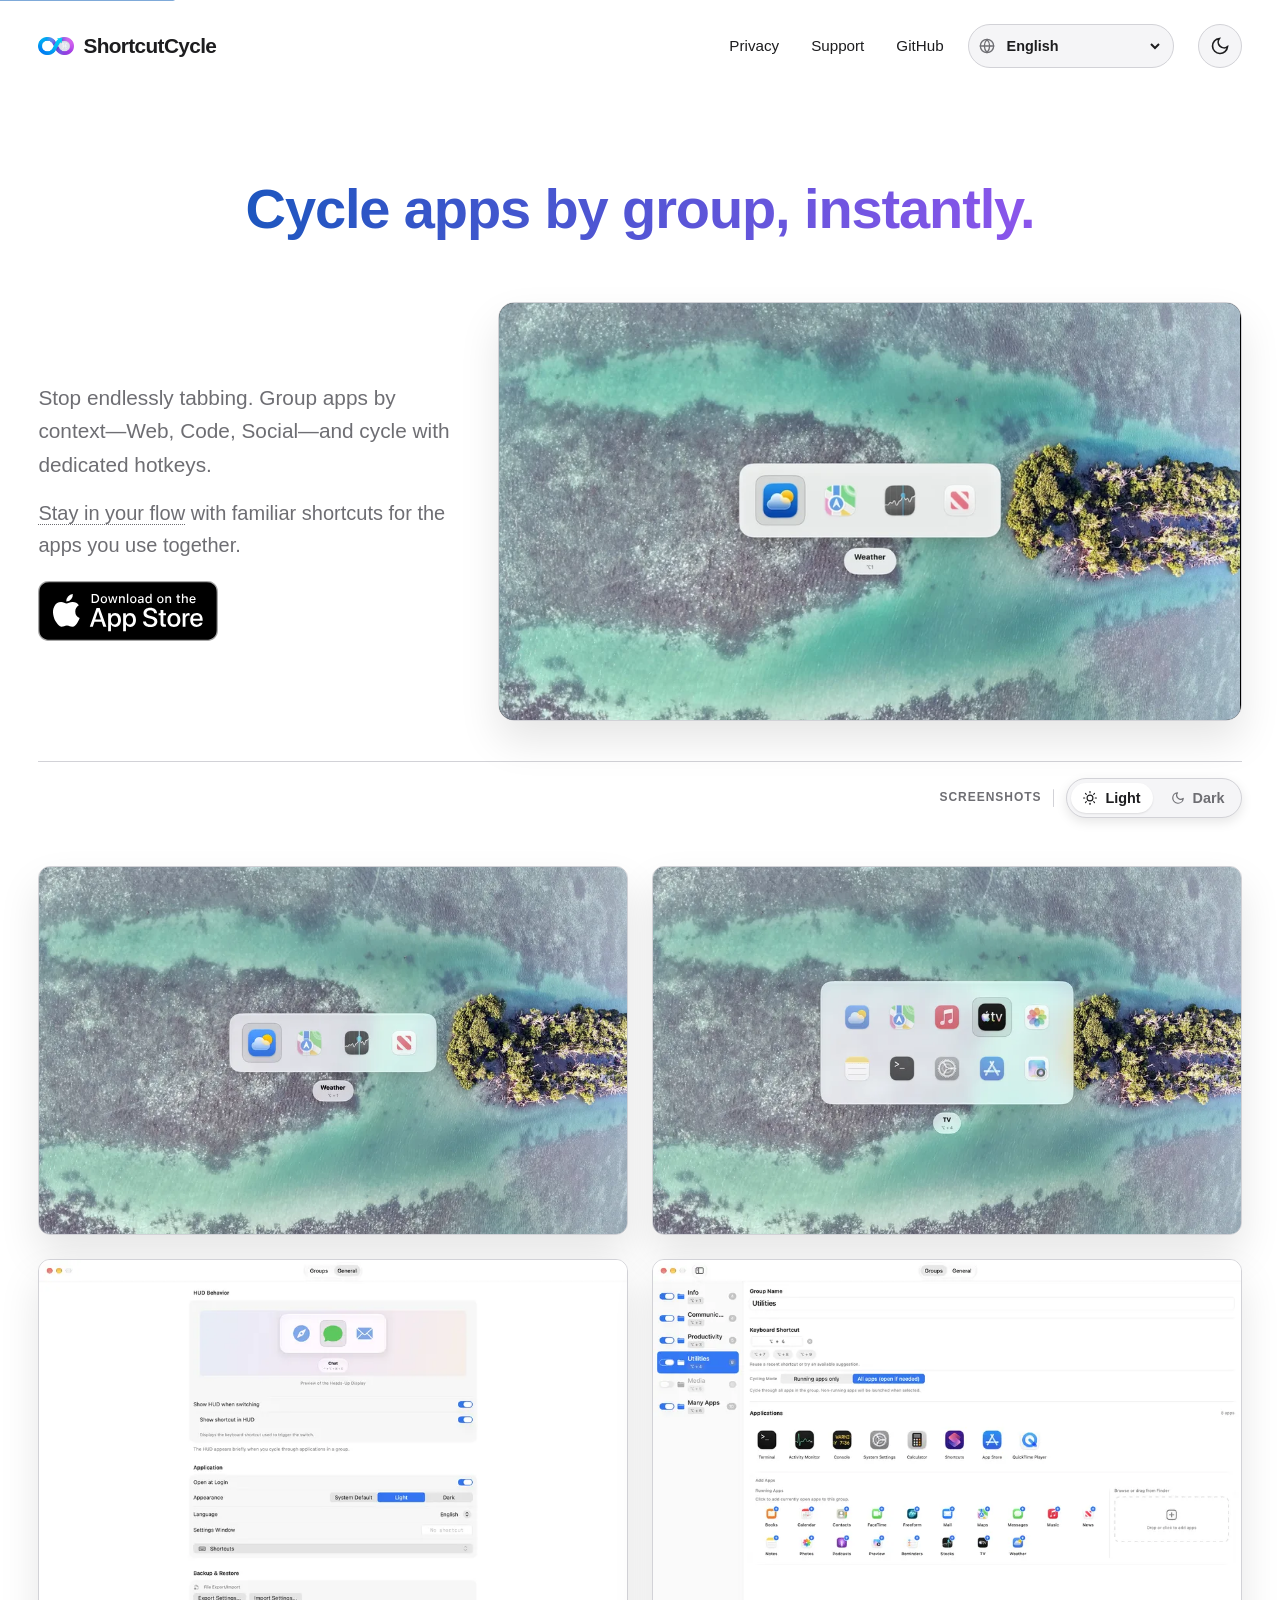
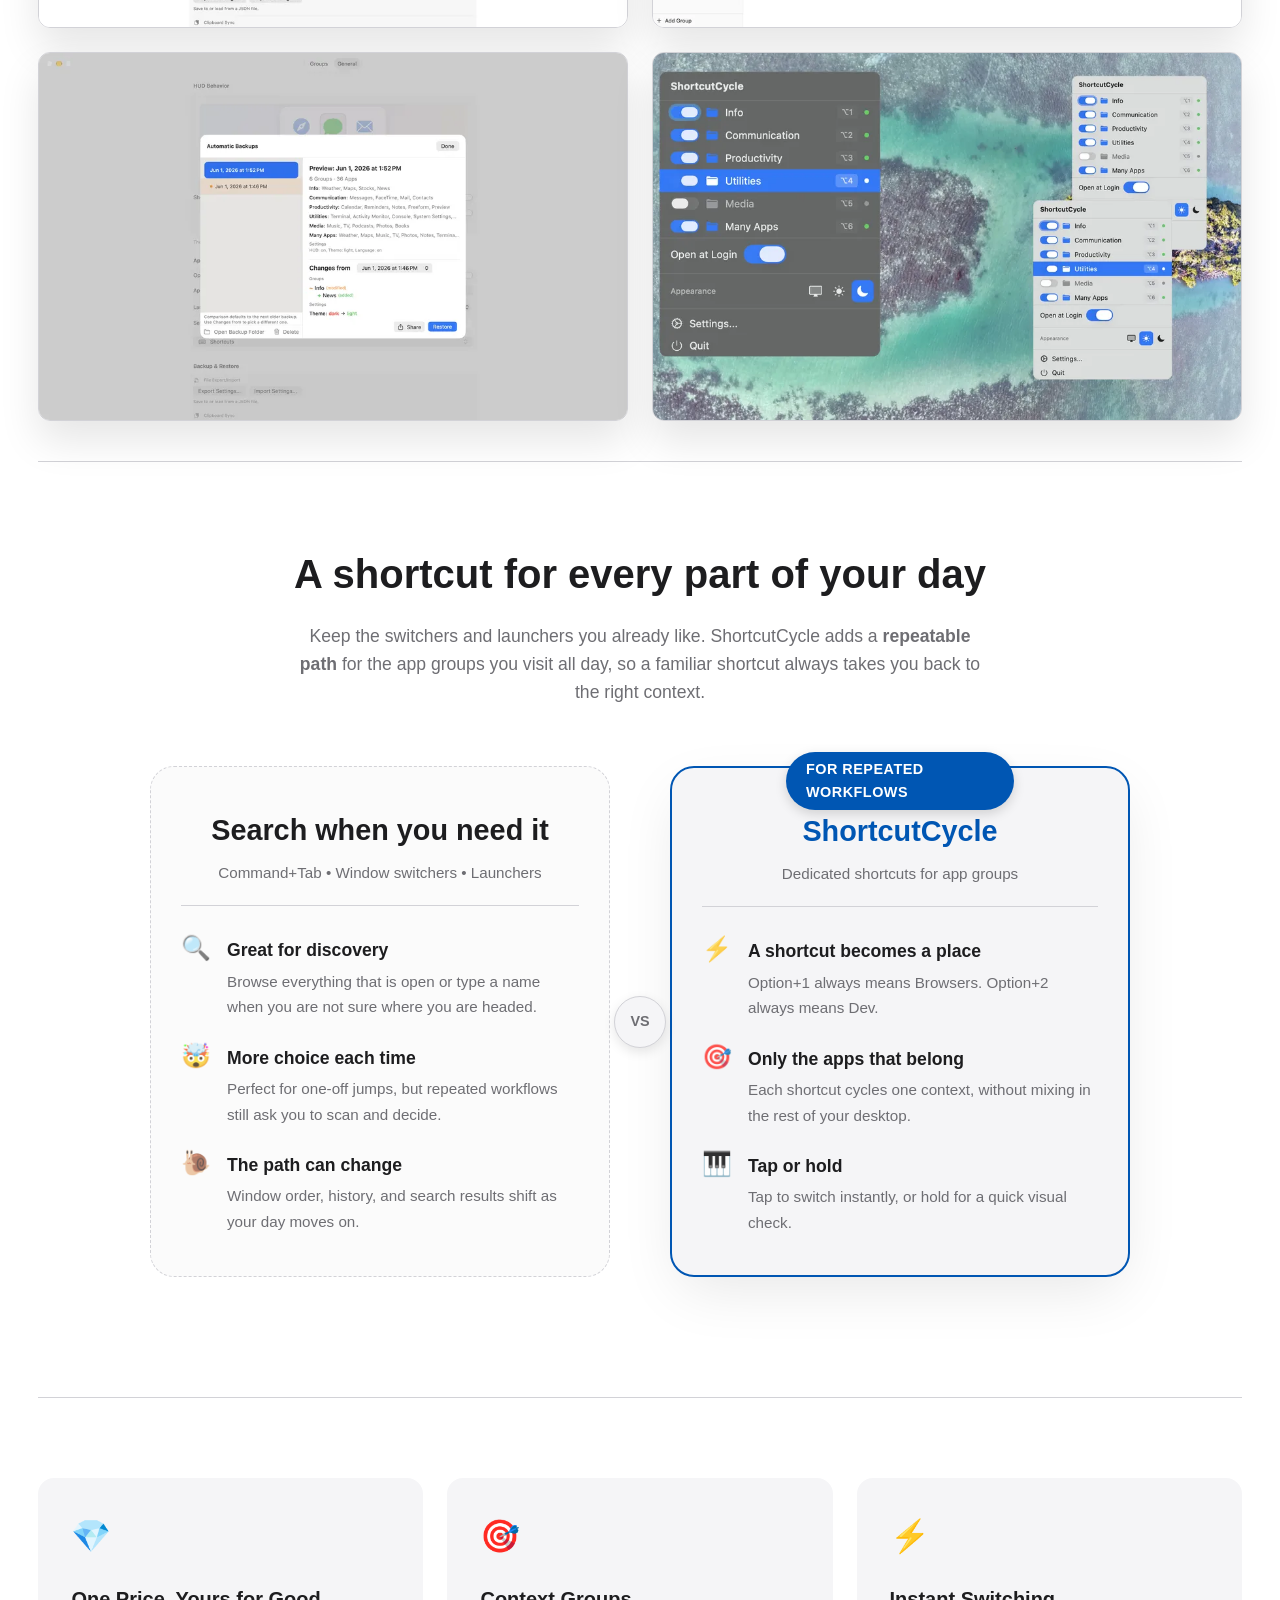
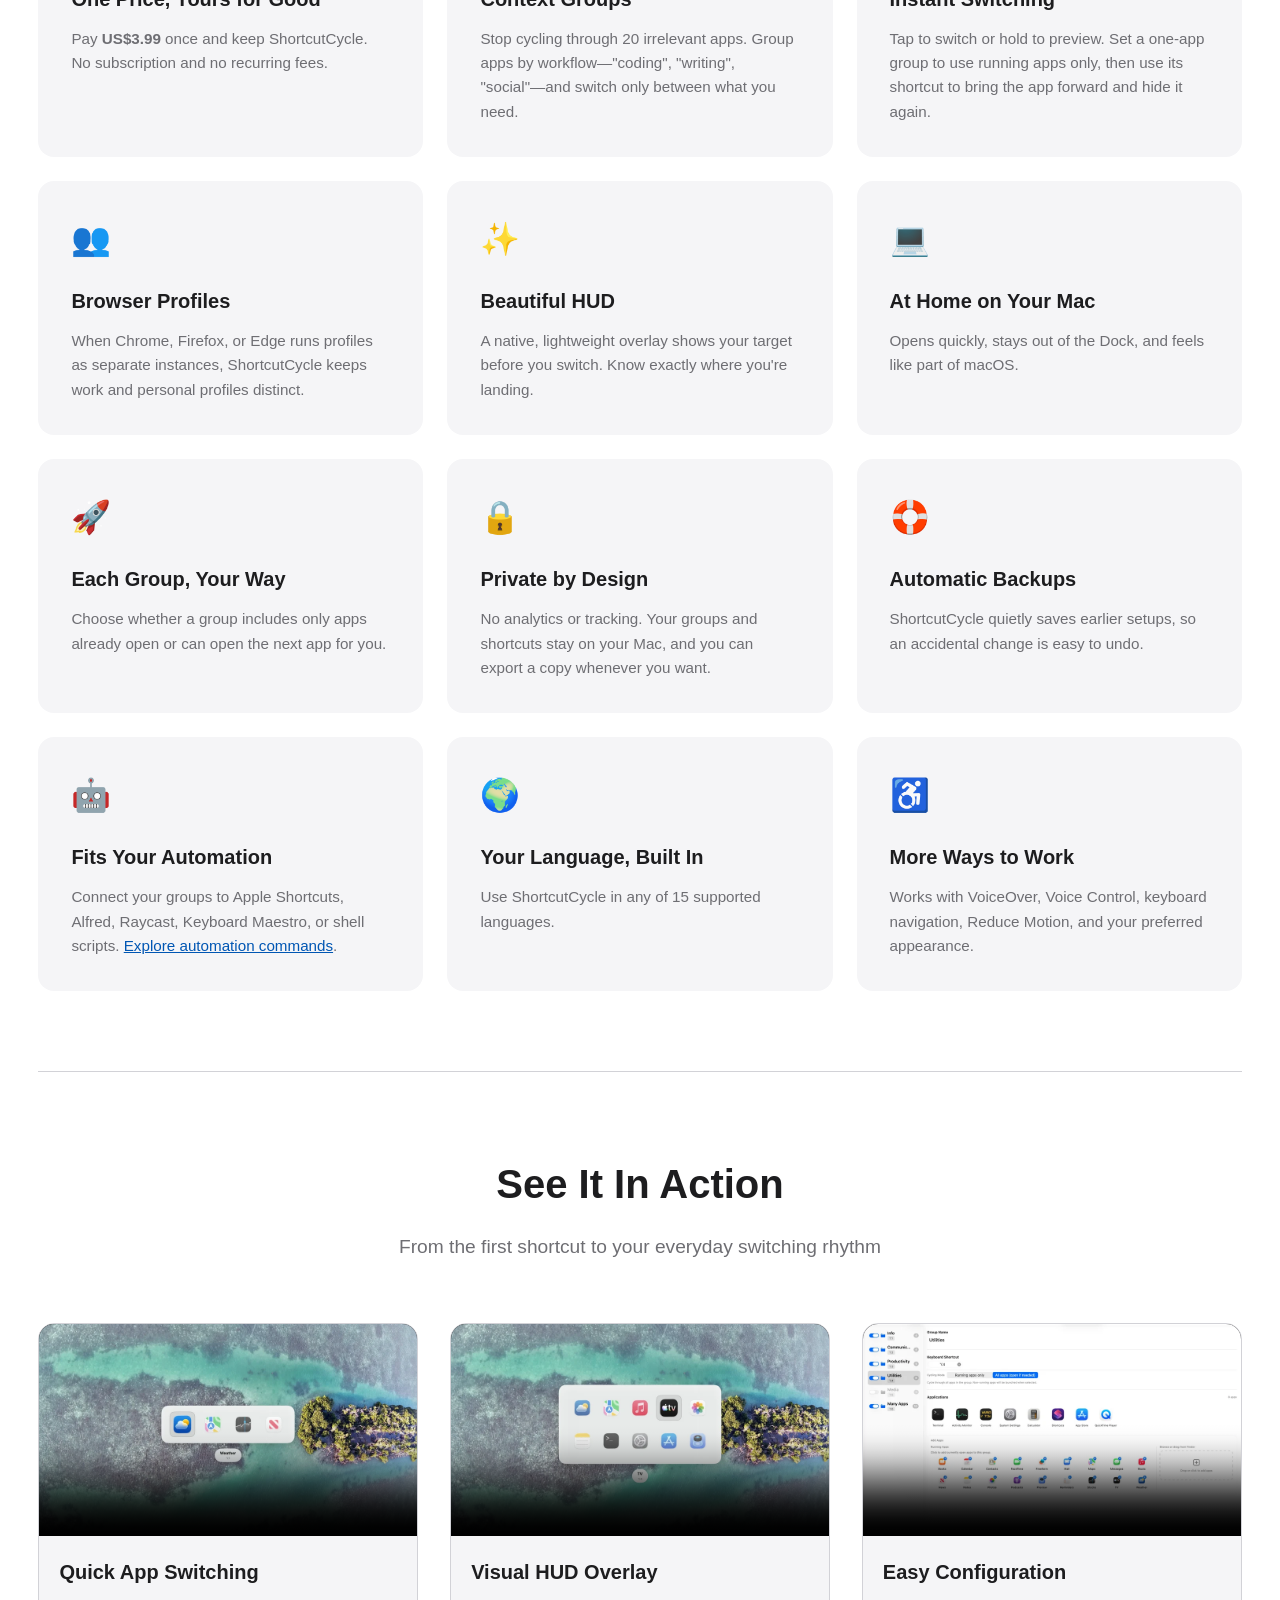
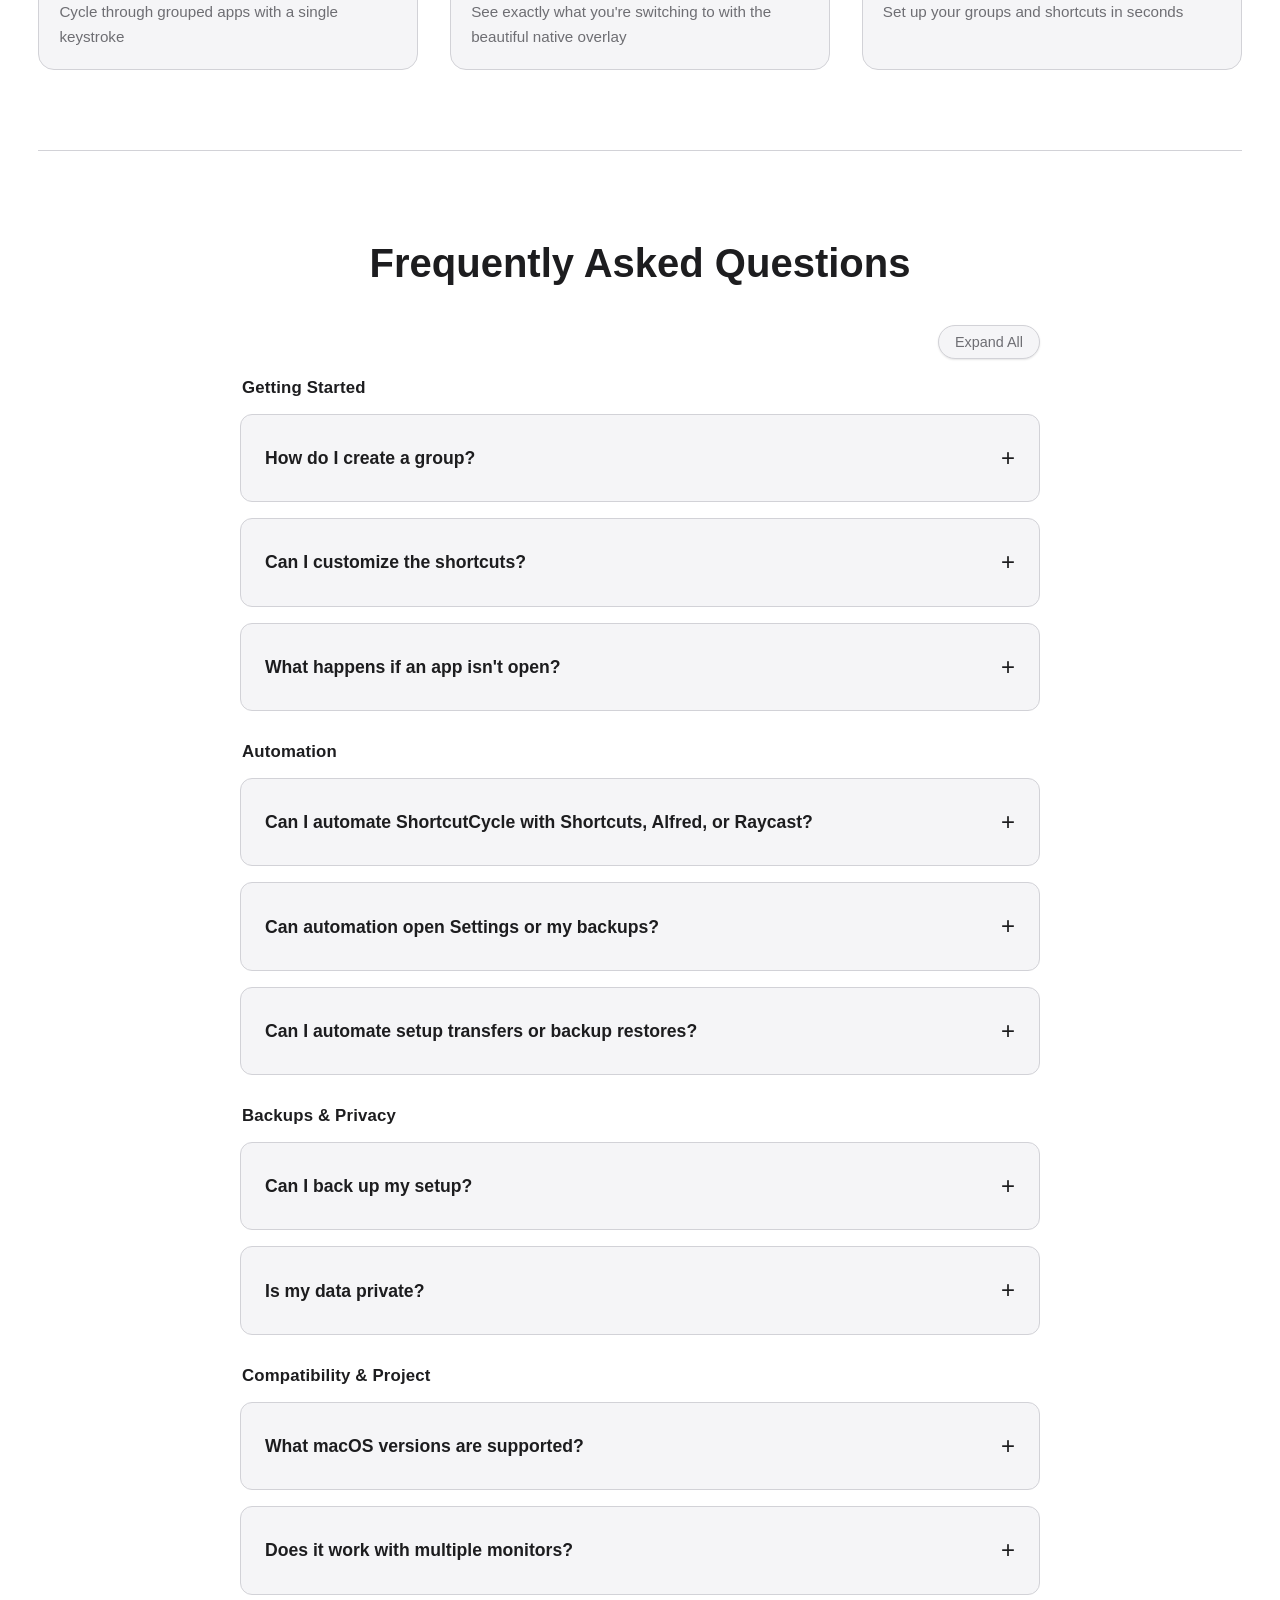
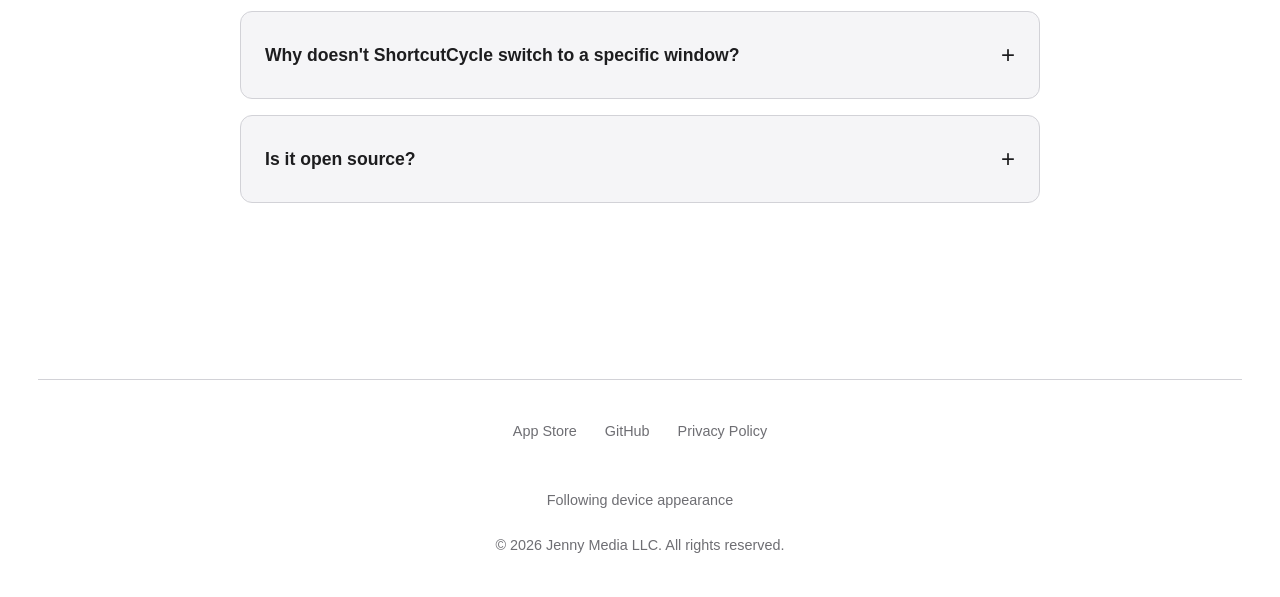
==== commit f156ec61: "Localize website in all app languages and simplify theme switching" ====
--- a/docs/index.html
+++ b/docs/index.html
@@ -8,41 +8,8 @@
     <link rel="icon" type="image/png" sizes="16x16" href="assets/images/favicon-16.png">
     <link rel="apple-touch-icon" href="assets/images/app-icon.png">
 
-    <!-- Prevent FOUC by setting theme/language before CSS loads -->
-    <script>
-        (function () {
-            function readStorage(key) {
-                try {
-                    return localStorage.getItem(key);
-                } catch (error) {
-                    return null;
-                }
-            }
-
-            const theme = readStorage('theme') || 'system';
-            document.documentElement.setAttribute('data-theme', theme);
-
-            const supportedLanguages = ['en', 'zh-Hans', 'zh-Hant'];
-            const storedLanguage = readStorage('shortcutcycle-language');
-            const browserLanguages = navigator.languages || [navigator.language || 'en'];
-
-            function normalizeLanguage(language) {
-                const value = (language || '').toLowerCase();
-                if (value === 'zh-hans' || value === 'zh-cn' || value === 'zh-sg') return 'zh-Hans';
-                if (value === 'zh-hant' || value === 'zh-tw' || value === 'zh-hk' || value === 'zh-mo') return 'zh-Hant';
-                if (value.startsWith('zh')) return value.includes('tw') || value.includes('hk') || value.includes('mo') ? 'zh-Hant' : 'zh-Hans';
-                if (value.startsWith('en')) return 'en';
-                return null;
-            }
-
-            const initialLanguage = supportedLanguages.includes(storedLanguage)
-                ? storedLanguage
-                : browserLanguages.map(normalizeLanguage).find(Boolean) || 'en';
-
-            document.documentElement.lang = initialLanguage;
-            document.documentElement.setAttribute('data-language', initialLanguage);
-        })();
-    </script>
+    <!-- Resolve preferences before CSS to avoid an incorrect first-paint theme. -->
+    <script src="assets/site-preferences.js"></script>
 
     <title>ShortcutCycle - Cycle apps by group, instantly.</title>
     <meta name="description"
@@ -345,7 +312,7 @@
             display: inline-flex;
             align-items: center;
             gap: 8px;
-            min-height: 34px;
+            min-height: 44px;
             padding: 0 10px;
             border: 1px solid var(--border);
             border-radius: 999px;
@@ -367,7 +334,7 @@
         }
 
         .language-select {
-            width: 112px;
+            width: 160px;
             border: 0;
             background: transparent;
             color: var(--text-primary);
@@ -384,45 +351,44 @@
             background: #ffffff;
         }
 
-        /* --- NEW THEME SWITCHER (Segmented Control) --- */
-        .theme-switch {
-            background-color: var(--toggle-bg);
-            border-radius: 99px;
-            padding: 2px;
-            display: flex;
-            align-items: center;
-            border: 1px solid var(--border);
-        }
-
-        .theme-btn {
-            background: none;
-            border: none;
-            cursor: pointer;
-            padding: 6px 10px;
-            border-radius: 99px;
-            color: var(--text-secondary);
-            display: flex;
+        /* Theme action: the icon and accessible name describe the next state. */
+        .theme-toggle {
+            display: inline-flex;
             align-items: center;
             justify-content: center;
-            transition: all 0.2s ease;
-        }
-
-        .theme-btn svg {
-            width: 16px;
-            height: 16px;
-            fill: currentColor;
-        }
-
-        /* Active State */
-        .theme-btn.active {
-            background-color: var(--toggle-active);
+            flex: 0 0 44px;
+            width: 44px;
+            height: 44px;
+            padding: 10px;
+            border: 1px solid var(--border);
+            border-radius: 50%;
+            background: var(--surface);
             color: var(--text-primary);
-            box-shadow: 0 2px 4px var(--shadow);
-        }
-
-        .theme-btn:hover:not(.active) {
-            color: var(--text-primary);
-        }
+            cursor: pointer;
+        }
+        .theme-toggle:hover { background: var(--surface-hover); }
+        .theme-toggle svg { width: 20px; height: 20px; }
+        .theme-toggle .icon-sun { display: none; }
+        .theme-toggle[data-resolved-theme="dark"] .icon-sun { display: block; }
+        .theme-toggle[data-resolved-theme="dark"] .icon-moon { display: none; }
+        .theme-toggle:focus-visible, .theme-reset:focus-visible, .language-selector:focus-within {
+            outline: 2px solid var(--accent);
+            outline-offset: 4px;
+        }
+        .theme-reset {
+            display: inline-block;
+            margin: 12px 0;
+            padding: 8px;
+            min-height: 44px;
+            border: 0;
+            background: transparent;
+            color: var(--text-secondary);
+            font: inherit;
+            cursor: pointer;
+            text-decoration: underline;
+            text-underline-offset: 3px;
+        }
+        .theme-reset:disabled { cursor: default; text-decoration: none; }
 
         /* --- HERO --- */
         .hero {
@@ -447,7 +413,7 @@
         }
 
         .hero-text {
-            text-align: left;
+            text-align: start;
             display: flex;
             flex-direction: column;
             justify-content: center;
@@ -798,11 +764,11 @@
         }
 
         .scroll-btn.prev {
-            left: -64px;
+            inset-inline-start: -64px;
         }
 
         .scroll-btn.next {
-            right: -64px;
+            inset-inline-end: -64px;
         }
 
         @media(max-width: 800px) {
@@ -936,20 +902,20 @@
         .video-card h3 {
             font-size: 1.25rem;
             margin: 20px 20px 12px 20px;
-            text-align: left;
+            text-align: start;
         }
 
         .video-card p {
             color: var(--text-secondary);
             font-size: 0.95rem;
             margin: 0 20px 20px 20px;
-            text-align: left;
+            text-align: start;
         }
 
         /* --- FEATURES --- */
         .features-grid {
             display: grid;
-            grid-template-columns: repeat(auto-fit, minmax(300px, 1fr));
+            grid-template-columns: repeat(auto-fit, minmax(min(300px, 100%), 1fr));
             gap: 24px;
         }
 
@@ -1239,7 +1205,7 @@
         .faq-toggle-container {
             max-width: 800px;
             margin: 0 auto 16px auto;
-            text-align: right;
+            text-align: end;
         }
 
         .faq-toggle-btn {
@@ -1358,7 +1324,7 @@
         .back-to-top {
             position: fixed;
             bottom: 30px;
-            right: 30px;
+            inset-inline-end: 30px;
             width: 50px;
             height: 50px;
             background-color: var(--surface);
@@ -1553,6 +1519,26 @@
                 display: none;
             }
         }
+        /* Text direction follows the locale; screenshots and literal commands do not mirror. */
+        [dir="rtl"] { letter-spacing: normal; }
+        [dir="rtl"] .hero > h1 { letter-spacing: normal; line-height: 1.45; }
+        [dir="rtl"] .scroll-btn svg { transform: rotate(180deg); }
+        [dir="rtl"] .hero-subtitle, [dir="rtl"] .feature-card p { line-height: 1.9; }
+        .logo, code, pre { direction: ltr; unicode-bidi: isolate; }
+        code, pre { text-align: left; }
+        .hero > h1, .feature-card, .versus-card, .video-card { overflow-wrap: anywhere; }
+        .nav-wrapper, .language-selector { min-width: 0; }
+        @media (max-width: 900px) {
+            header { flex-wrap: wrap; gap: 20px; }
+            .nav-wrapper { flex-wrap: wrap; margin-inline-start: auto; }
+        }
+        @media (max-width: 599px) {
+            .nav-links { width: 100%; justify-content: space-between; flex-wrap: wrap; gap: 12px; }
+            .nav-links a { display: inline; }
+            .language-selector { max-width: 230px; }
+            .language-select { width: 160px; }
+            .gallery-toolbar { flex-wrap: wrap; gap: 12px; }
+        }
     </style>
 </head>
 
@@ -1589,48 +1575,34 @@
                     <span class="sr-only" data-i18n="language.label">Language</span>
                     <select id="language-select" class="language-select" aria-label="Language"
                         data-i18n-aria-label="language.label">
-                        <option value="en">English</option>
-                        <option value="zh-Hans">简体中文</option>
-                        <option value="zh-Hant">繁體中文</option>
+                        <option value="en" lang="en">English</option>
+                        <option value="de" lang="de">Deutsch</option>
+                        <option value="fr" lang="fr">Français</option>
+                        <option value="es" lang="es">Español</option>
+                        <option value="ja" lang="ja">日本語</option>
+                        <option value="pt-BR" lang="pt-BR">Português (Brasil)</option>
+                        <option value="zh-Hans" lang="zh-Hans">简体中文</option>
+                        <option value="zh-Hant" lang="zh-Hant">繁體中文</option>
+                        <option value="it" lang="it">Italiano</option>
+                        <option value="ko" lang="ko">한국어</option>
+                        <option value="ar" lang="ar">العربية</option>
+                        <option value="nl" lang="nl">Nederlands</option>
+                        <option value="pl" lang="pl">Polski</option>
+                        <option value="tr" lang="tr">Türkçe</option>
+                        <option value="ru" lang="ru">Русский</option>
                     </select>
                 </label>
 
-                <div class="theme-switch" role="group" aria-label="Theme Toggle" data-i18n-aria-label="theme.groupLabel">
-
-                    <button class="theme-btn" onclick="setTheme('system')" id="btn-system" aria-label="System Theme"
-                        title="Match System" data-i18n-aria-label="theme.systemAria" data-i18n-title="theme.systemTitle">
-                        <svg viewBox="0 0 24 24" fill="none" stroke="currentColor" stroke-width="2"
-                            stroke-linecap="round" stroke-linejoin="round">
-                            <rect x="2" y="3" width="20" height="14" rx="2" ry="2"></rect>
-                            <line x1="8" y1="21" x2="16" y2="21"></line>
-                            <line x1="12" y1="17" x2="12" y2="21"></line>
-                        </svg>
-                    </button>
-
-                    <button class="theme-btn" onclick="setTheme('light')" id="btn-light" aria-label="Light Theme"
-                        title="Light Mode" data-i18n-aria-label="theme.lightAria" data-i18n-title="theme.lightTitle">
-                        <svg viewBox="0 0 24 24" fill="none" stroke="currentColor" stroke-width="2"
-                            stroke-linecap="round" stroke-linejoin="round">
-                            <circle cx="12" cy="12" r="5"></circle>
-                            <line x1="12" y1="1" x2="12" y2="3"></line>
-                            <line x1="12" y1="21" x2="12" y2="23"></line>
-                            <line x1="4.22" y1="4.22" x2="5.64" y2="5.64"></line>
-                            <line x1="18.36" y1="18.36" x2="19.78" y2="19.78"></line>
-                            <line x1="1" y1="12" x2="3" y2="12"></line>
-                            <line x1="21" y1="12" x2="23" y2="12"></line>
-                            <line x1="4.22" y1="19.78" x2="5.64" y2="18.36"></line>
-                            <line x1="18.36" y1="5.64" x2="19.78" y2="4.22"></line>
-                        </svg>
-                    </button>
-
-                    <button class="theme-btn" onclick="setTheme('dark')" id="btn-dark" aria-label="Dark Theme"
-                        title="Dark Mode" data-i18n-aria-label="theme.darkAria" data-i18n-title="theme.darkTitle">
-                        <svg viewBox="0 0 24 24" fill="none" stroke="currentColor" stroke-width="2"
-                            stroke-linecap="round" stroke-linejoin="round">
-                            <path d="M21 12.79A9 9 0 1 1 11.21 3 7 7 0 0 0 21 12.79z"></path>
-                        </svg>
-                    </button>
-                </div>
+                <button class="theme-btn theme-toggle" id="theme-toggle" type="button"
+                    aria-label="Switch to dark mode" title="Switch to dark mode">
+                    <svg class="icon-moon" viewBox="0 0 24 24" fill="none" stroke="currentColor" stroke-width="2" aria-hidden="true">
+                        <path d="M21 12.79A9 9 0 1 1 11.21 3 7 7 0 0 0 21 12.79z"></path>
+                    </svg>
+                    <svg class="icon-sun" viewBox="0 0 24 24" fill="none" stroke="currentColor" stroke-width="2" aria-hidden="true">
+                        <circle cx="12" cy="12" r="4"></circle>
+                        <path d="M12 2v2m0 16v2M2 12h2m16 0h2M5 5l1.5 1.5m11 11L19 19M5 19l1.5-1.5m11-11L19 5"></path>
+                    </svg>
+                </button>
             </div>
         </header>
 
@@ -1652,10 +1624,8 @@
                                 data-tooltip="Dedicated shortcuts make familiar app groups easy to reach without scanning a long list."
                                 data-i18n="hero.benefitHighlight" data-i18n-data-tooltip="hero.benefitTooltipShort">
                                 Stay in your flow
-                            </span>
-                            <span id="hero-benefit-tooltip" class="sr-only" data-i18n="hero.benefitTooltipLong">Dedicated
-                                shortcuts make familiar app groups easy to reach without scanning a long list.</span>
-                            <span data-i18n="hero.benefitSuffix">with familiar shortcuts for the apps you use together.</span>
+                            </span><span id="hero-benefit-tooltip" class="sr-only" data-i18n="hero.benefitTooltipLong">Dedicated
+                                shortcuts make familiar app groups easy to reach without scanning a long list.</span><span data-i18n="hero.benefitSuffix"> with familiar shortcuts for the apps you use together.</span>
                         </p>
                         <div class="cta-group">
                             <a href="https://apps.apple.com/us/app/shortcutcycle/id6758281578?mt=12"
@@ -2166,6 +2136,7 @@
                     data-i18n="footer.privacyPolicy">Privacy Policy</a>
             </div>
             <br>
+            <button type="button" id="theme-system" class="theme-reset" data-i18n="theme.useSystem">Use device appearance</button>
             <p data-i18n-html="footer.copyright">&copy; 2026 Jenny Media LLC. All rights reserved.</p>
         </footer>
     </div>
@@ -2189,11 +2160,9 @@
         });
 
         const html = document.documentElement;
-        const btns = {
-            system: document.getElementById('btn-system'),
-            light: document.getElementById('btn-light'),
-            dark: document.getElementById('btn-dark')
-        };
+        const themeToggle = document.getElementById('theme-toggle');
+        const themeSystem = document.getElementById('theme-system');
+        const preferences = window.ShortcutCyclePreferences;
         const themeAnnouncement = document.getElementById('theme-announcement');
         const prefersDarkMedia = window.matchMedia('(prefers-color-scheme: dark)');
         const screenshotThemeBtns = {
@@ -2205,645 +2174,34 @@
         const desktopHoverMedia = window.matchMedia('(hover: hover) and (pointer: fine)');
         const languageSelect = document.getElementById('language-select');
         const languageAnnouncement = document.getElementById('language-announcement');
-        const supportedLanguages = ['en', 'zh-Hans', 'zh-Hant'];
         const languageStorageKey = 'shortcutcycle-language';
         let isScreenshotThemeOverridden = false;
-        let currentLanguage = html.lang || 'en';
-
-        const translations = {
-            en: {
-                meta: {
-                    title: 'ShortcutCycle - Cycle apps by group, instantly.',
-                    description: 'Stop endlessly tabbing. Group your apps by context—Web, Code, Social—and cycle through them with dedicated hotkeys.',
-                    twitterDescription: 'Stop endlessly tabbing. Group your apps by context and cycle with dedicated hotkeys.'
-                },
-                a11y: {
-                    skipToMain: 'Skip to main content'
-                },
-                nav: {
-                    homeLabel: 'ShortcutCycle home',
-                    mainLabel: 'Main navigation',
-                    privacy: 'Privacy',
-                    support: 'Support'
-                },
-                language: {
-                    label: 'Language',
-                    changed: 'Language changed to English'
-                },
-                theme: {
-                    groupLabel: 'Theme Toggle',
-                    systemAria: 'System Theme',
-                    systemTitle: 'Match System',
-                    lightAria: 'Light Theme',
-                    lightTitle: 'Light Mode',
-                    darkAria: 'Dark Theme',
-                    darkTitle: 'Dark Mode',
-                    systemSelected: 'System theme selected',
-                    lightSelected: 'Light theme selected',
-                    darkSelected: 'Dark theme selected'
-                },
-                hero: {
-                    title: 'Cycle apps by group, instantly.',
-                    subtitle: 'Stop endlessly tabbing. Group apps by context—Web, Code, Social—and cycle with dedicated hotkeys.',
-                    benefitHighlight: 'Stay in your flow',
-                    benefitTooltipShort: 'Dedicated shortcuts make familiar app groups easy to reach without scanning a long list.',
-                    benefitTooltipLong: 'Dedicated shortcuts make familiar app groups easy to reach without scanning a long list.',
-                    benefitSuffix: 'with familiar shortcuts for the apps you use together.',
-                    appStoreAria: 'Download ShortcutCycle on the App Store',
-                    appStoreAlt: 'Download on the App Store',
-                    videoAria: 'Demo: quick app switching with ShortcutCycle'
-                },
-                gallery: {
-                    label: 'Screenshots',
-                    themeGroupLabel: 'Screenshot Theme Toggle',
-                    showLight: 'Show light screenshots',
-                    showDark: 'Show dark screenshots',
-                    light: 'Light',
-                    dark: 'Dark',
-                    previous: 'Previous',
-                    next: 'Next',
-                    lightSelected: 'Light screenshots selected',
-                    darkSelected: 'Dark screenshots selected'
-                },
-                screenshots: {
-                    hud: { light: 'HUD Overlay Light', dark: 'HUD Overlay Dark' },
-                    grid: { light: 'Grid View Light', dark: 'Grid View Dark' },
-                    general: { light: 'General Settings Light', dark: 'General Settings Dark' },
-                    group: { light: 'Group Settings Light', dark: 'Group Settings Dark' },
-                    backups: { light: 'Automatic Backups Light', dark: 'Automatic Backups Dark' },
-                    menuBar: 'Menu Bar'
-                },
-                comparison: {
-                    title: 'A shortcut for every part of your day',
-                    subtitle: 'Keep the switchers and launchers you already like. ShortcutCycle adds a <strong>repeatable path</strong> for the app groups you visit all day, so a familiar shortcut always takes you back to the right context.',
-                    old: {
-                        title: 'Search when you need it',
-                        subtitle: 'Command+Tab • Window switchers • Launchers',
-                        searchTitle: 'Great for discovery',
-                        searchBody: 'Browse everything that is open or type a name when you are not sure where you are headed.',
-                        loadTitle: 'More choice each time',
-                        loadBody: 'Perfect for one-off jumps, but repeated workflows still ask you to scan and decide.',
-                        slowTitle: 'The path can change',
-                        slowBody: 'Window order, history, and search results shift as your day moves on.'
-                    },
-                    new: {
-                        badge: 'For repeated workflows',
-                        subtitle: 'Dedicated shortcuts for app groups',
-                        memoryTitle: 'A shortcut becomes a place',
-                        memoryBody: 'Option+1 always means Browsers. Option+2 always means Dev.',
-                        scopeTitle: 'Only the apps that belong',
-                        scopeBody: 'Each shortcut cycles one context, without mixing in the rest of your desktop.',
-                        keyTitle: 'Tap or hold',
-                        keyBody: 'Tap to switch instantly, or hold for a quick visual check.'
-                    }
-                },
-                features: {
-                    heading: 'Features',
-                    noSubscriptions: {
-                        title: 'One Price, Yours for Good',
-                        body: 'Pay <strong>$3.99</strong> once and keep ShortcutCycle. No subscription and no recurring fees.'
-                    },
-                    groups: {
-                        title: 'Context Groups',
-                        body: 'Stop cycling through 20 irrelevant apps. Group apps by workflow—"coding", "writing", "social"—and switch only between what you need.'
-                    },
-                    switching: {
-                        title: 'Instant Switching',
-                        body: 'Tap to switch or hold to preview. Set a one-app group to use running apps only, then use its shortcut to bring the app forward and hide it again.'
-                    },
-                    profiles: {
-                        title: 'Browser Profiles',
-                        body: 'When Chrome, Firefox, or Edge runs profiles as separate instances, ShortcutCycle keeps work and personal profiles distinct.'
-                    },
-                    hud: {
-                        title: 'Beautiful HUD',
-                        body: 'A native, lightweight overlay shows your target before you switch. Know exactly where you\'re landing.'
-                    },
-                    native: {
-                        title: 'At Home on Your Mac',
-                        body: 'Opens quickly, stays out of the Dock, and feels like part of macOS.'
-                    },
-                    launch: {
-                        title: 'Each Group, Your Way',
-                        body: 'Choose whether a group includes only apps already open or can open the next app for you.'
-                    },
-                    privacy: {
-                        title: 'Private by Design',
-                        body: 'No analytics or tracking. Your groups and shortcuts stay on your Mac, and you can export a copy whenever you want.'
-                    },
-                    backups: {
-                        title: 'Automatic Backups',
-                        body: 'ShortcutCycle quietly saves earlier setups, so an accidental change is easy to undo.'
-                    },
-                    automation: {
-                        title: 'Fits Your Automation',
-                        body: 'Connect your groups to Apple Shortcuts, Alfred, Raycast, Keyboard Maestro, or shell scripts. <a href="https://github.com/xcv58/ShortcutCycle/blob/master/URL_SCHEME.md" target="_blank" rel="noopener noreferrer">Explore automation commands</a>.'
-                    },
-                    global: {
-                        title: 'Your Language, Built In',
-                        body: 'Use ShortcutCycle in any of 15 supported languages.'
-                    },
-                    accessibility: {
-                        title: 'More Ways to Work',
-                        body: 'Works with VoiceOver, Voice Control, keyboard navigation, Reduce Motion, and your preferred appearance.'
-                    }
-                },
-                videos: {
-                    title: 'See It In Action',
-                    subtitle: 'From the first shortcut to your everyday switching rhythm',
-                    unsupported: 'Your browser does not support the video tag.',
-                    quick: {
-                        title: 'Quick App Switching',
-                        body: 'Cycle through grouped apps with a single keystroke'
-                    },
-                    hud: {
-                        title: 'Visual HUD Overlay',
-                        body: 'See exactly what you\'re switching to with the beautiful native overlay'
-                    },
-                    config: {
-                        title: 'Easy Configuration',
-                        body: 'Set up your groups and shortcuts in seconds'
-                    }
-                },
-                faq: {
-                    title: 'Frequently Asked Questions',
-                    expandAll: 'Expand All',
-                    collapseAll: 'Collapse All',
-                    gettingStarted: {
-                        title: 'Getting Started',
-                        createQuestion: 'How do I create a group?',
-                        createAnswer: 'Open Settings, click <strong>+</strong>, and name a group such as "Social" or "Dev." Add apps that are running now or browse for others, then press the shortcut you want, such as <code>Option+1</code>.',
-                        shortcutsQuestion: 'Can I customize the shortcuts?',
-                        shortcutsAnswer: 'Yes. Press the combination you want. ShortcutCycle suggests recent choices and warns if one is already in use. Add Command, Control, or Option to letter and number keys; function keys can work on their own.',
-                        closedAppQuestion: 'What happens if an app isn\'t open?',
-                        closedAppAnswer: 'The group\'s mode decides. <strong>Running Apps Only</strong> skips closed apps while any group app is running; if none are running, it launches the first app. <strong>All Apps</strong> launches a closed app when selected.'
-                    },
-                    automation: {
-                        title: 'Automation',
-                        toolsQuestion: 'Can I automate ShortcutCycle with Shortcuts, Alfred, or Raycast?',
-                        toolsAnswerIntro: 'Yes. Connect a group to the automation tools you already use. For example:',
-                        docsLink: 'Explore all automation commands',
-                        openQuestion: 'Can automation open Settings or my backups?',
-                        openAnswerIntro: 'Yes. Use these commands:',
-                        importQuestion: 'Can I automate setup transfers or backup restores?',
-                        importAnswerIntro: 'Yes. Automation can save or load a setup and bring back a backup. For example:',
-                        importAnswerTail: 'ShortcutCycle checks an incoming setup before replacing anything. If it cannot be used safely, your current groups and settings stay unchanged.'
-                    },
-                    privacy: {
-                        title: 'Backups & Privacy',
-                        backupQuestion: 'Can I back up my setup?',
-                        backupAnswer: 'Yes. ShortcutCycle automatically keeps a useful history of earlier setups. You can also export a copy whenever you want to keep one elsewhere or move it to another Mac.',
-                        privateQuestion: 'Is my data private?',
-                        privateAnswer: 'Yes. ShortcutCycle runs entirely on your Mac with <strong>no analytics or tracking</strong>. Your app groups and shortcuts stay on your Mac; we never see or collect them.'
-                    },
-                    compatibility: {
-                        title: 'Compatibility & Project',
-                        macosQuestion: 'What macOS versions are supported?',
-                        macosAnswer: 'ShortcutCycle requires <strong>macOS 14.0 (Sonoma) or later</strong>.',
-                        monitorsQuestion: 'Does it work with multiple monitors?',
-                        monitorsAnswer: 'Yes, ShortcutCycle works seamlessly across multiple monitors. The HUD overlay appears on your active display, and app switching works regardless of which monitor the app is on.',
-                        windowQuestion: 'Why doesn\'t ShortcutCycle switch to a specific window?',
-                        windowAnswer: 'ShortcutCycle switches apps rather than individual windows. That keeps its permissions limited while making app-group switching fast and dependable.',
-                        openSourceQuestion: 'Is it open source?',
-                        openSourceAnswer: 'Yes! ShortcutCycle is <strong>100% open source</strong> under the MIT license. You can view the code, contribute, or build it yourself on <a href="https://github.com/xcv58/ShortcutCycle" target="_blank" rel="noopener noreferrer">GitHub</a>.'
-                    }
-                },
-                actions: {
-                    copy: 'Copy',
-                    copied: 'Copied',
-                    copyFailed: 'Copy failed',
-                    backToTop: 'Back to Top'
-                },
-                footer: {
-                    privacyPolicy: 'Privacy Policy',
-                    copyright: '&copy; 2026 Jenny Media LLC. All rights reserved.'
-                }
-            },
-            'zh-Hans': {
-                meta: {
-                    title: 'ShortcutCycle - 按分组瞬间切换 App。',
-                    description: '别再反复按 Tab 查找窗口。把 App 按场景分组，例如网页、开发、社交，再用专属快捷键快速轮换。',
-                    twitterDescription: '别再反复按 Tab。把 App 按场景分组，再用专属快捷键快速轮换。'
-                },
-                a11y: {
-                    skipToMain: '跳到主要内容'
-                },
-                nav: {
-                    homeLabel: 'ShortcutCycle 首页',
-                    mainLabel: '主导航',
-                    privacy: '隐私',
-                    support: '支持'
-                },
-                language: {
-                    label: '语言',
-                    changed: '已切换为简体中文'
-                },
-                theme: {
-                    groupLabel: '主题切换',
-                    systemAria: '系统主题',
-                    systemTitle: '跟随系统',
-                    lightAria: '浅色主题',
-                    lightTitle: '浅色模式',
-                    darkAria: '深色主题',
-                    darkTitle: '深色模式',
-                    systemSelected: '已选择跟随系统主题',
-                    lightSelected: '已选择浅色主题',
-                    darkSelected: '已选择深色主题'
-                },
-                hero: {
-                    title: '按分组，瞬间切换 App。',
-                    subtitle: '不用再反复 Tab。把 App 按场景分组，比如网页、开发、社交，再用专属快捷键轮换。',
-                    benefitHighlight: '保持工作节奏',
-                    benefitTooltipShort: '专属快捷键让常用 App 分组触手可及，不必再浏览长长的列表。',
-                    benefitTooltipLong: '专属快捷键让常用 App 分组触手可及，不必再浏览长长的列表。',
-                    benefitSuffix: '用熟悉的快捷键切换经常一起使用的 App。',
-                    appStoreAria: '在 App Store 下载 ShortcutCycle',
-                    appStoreAlt: '在 App Store 下载',
-                    videoAria: '演示：使用 ShortcutCycle 快速切换 App'
-                },
-                gallery: {
-                    label: '截图',
-                    themeGroupLabel: '截图主题切换',
-                    showLight: '显示浅色截图',
-                    showDark: '显示深色截图',
-                    light: '浅色',
-                    dark: '深色',
-                    previous: '上一张',
-                    next: '下一张',
-                    lightSelected: '已选择浅色截图',
-                    darkSelected: '已选择深色截图'
-                },
-                screenshots: {
-                    hud: { light: 'HUD 浮层（浅色）', dark: 'HUD 浮层（深色）' },
-                    grid: { light: '网格视图（浅色）', dark: '网格视图（深色）' },
-                    general: { light: '通用设置（浅色）', dark: '通用设置（深色）' },
-                    group: { light: '分组设置（浅色）', dark: '分组设置（深色）' },
-                    backups: { light: '自动备份（浅色）', dark: '自动备份（深色）' },
-                    menuBar: '菜单栏'
-                },
-                comparison: {
-                    title: '为一天中的每种状态留一个快捷键',
-                    subtitle: '继续使用你喜欢的切换器和启动器。ShortcutCycle 为每天反复访问的 App 分组提供<strong>固定路径</strong>，让熟悉的快捷键始终带你回到正确场景。',
-                    old: {
-                        title: '需要时再搜索',
-                        subtitle: 'Command+Tab • 窗口切换器 • 启动器',
-                        searchTitle: '适合探索',
-                        searchBody: '不确定要去哪里时，可以浏览所有已打开的内容，或输入名称查找。',
-                        loadTitle: '每次都有更多选择',
-                        loadBody: '很适合偶尔跳转，但重复工作流仍需要你查看列表并做决定。',
-                        slowTitle: '路径会变化',
-                        slowBody: '窗口顺序、历史记录和搜索结果会随着一天的工作不断变化。'
-                    },
-                    new: {
-                        badge: '适合重复工作流',
-                        subtitle: 'App 分组专属快捷键',
-                        memoryTitle: '一个快捷键，一个场景',
-                        memoryBody: 'Option+1 永远是浏览器，Option+2 永远是开发工具。',
-                        scopeTitle: '只看相关 App',
-                        scopeBody: '每个快捷键只轮换一个场景，不会混入桌面上的其他 App。',
-                        keyTitle: '轻按或按住',
-                        keyBody: '轻按立即切换，按住则先快速确认目标。'
-                    }
-                },
-                features: {
-                    heading: '功能',
-                    noSubscriptions: {
-                        title: '一次付费，永久使用',
-                        body: '只需一次支付 <strong>$3.99</strong>，ShortcutCycle 就一直属于你。没有订阅，也没有周期性费用。'
-                    },
-                    groups: {
-                        title: '场景分组',
-                        body: '不用在 20 个无关 App 里来回找。按工作流分组，比如“开发”“写作”“社交”，只在真正需要的 App 之间切换。'
-                    },
-                    switching: {
-                        title: '即时切换',
-                        body: '轻按即可切换，按住则先预览。把单个 App 的分组设为只使用运行中的 App，即可用同一个快捷键显示或隐藏它。'
-                    },
-                    profiles: {
-                        title: '浏览器配置文件',
-                        body: '当 Chrome、Firefox 或 Edge 把不同配置文件作为独立实例运行时，ShortcutCycle 会将工作和个人配置文件分开显示。'
-                    },
-                    hud: {
-                        title: '漂亮的 HUD',
-                        body: '原生、轻量的浮层会在切换前显示目标，让你清楚知道下一步会到哪里。'
-                    },
-                    native: {
-                        title: '自然融入 Mac',
-                        body: '启动迅速，不占用 Dock，用起来就像 macOS 自带的一部分。'
-                    },
-                    launch: {
-                        title: '每个分组都按你的方式',
-                        body: '你可以让分组只包含已打开的 App，也可以让它在需要时替你打开下一个 App。'
-                    },
-                    privacy: {
-                        title: '隐私优先',
-                        body: '没有分析统计，也没有跟踪。分组和快捷键都留在你的 Mac 上，并可随时导出副本。'
-                    },
-                    backups: {
-                        title: '自动备份',
-                        body: 'ShortcutCycle 会安静地保存之前的设置，误改时可以轻松恢复。'
-                    },
-                    automation: {
-                        title: '融入你的自动化',
-                        body: '把分组连接到快捷指令、Alfred、Raycast、Keyboard Maestro 或 Shell 脚本。<a href="https://github.com/xcv58/ShortcutCycle/blob/master/URL_SCHEME.md" target="_blank" rel="noopener noreferrer">查看自动化命令</a>。'
-                    },
-                    global: {
-                        title: '内置你的语言',
-                        body: 'ShortcutCycle 支持 15 种界面语言。'
-                    },
-                    accessibility: {
-                        title: '适合更多使用方式',
-                        body: '支持 VoiceOver、语音控制、键盘导航、减弱动态效果和你偏好的外观。'
-                    }
-                },
-                videos: {
-                    title: '看看它怎么工作',
-                    subtitle: '从第一个快捷键，到每天自然流畅的切换节奏',
-                    unsupported: '你的浏览器不支持播放此视频。',
-                    quick: {
-                        title: '快速切换 App',
-                        body: '用一个快捷键在分组 App 之间轮换'
-                    },
-                    hud: {
-                        title: '可视化 HUD 浮层',
-                        body: '用漂亮的原生浮层看清接下来会切到哪里'
-                    },
-                    config: {
-                        title: '轻松配置',
-                        body: '几秒内设置好分组和快捷键'
-                    }
-                },
-                faq: {
-                    title: '常见问题',
-                    expandAll: '全部展开',
-                    collapseAll: '全部收起',
-                    gettingStarted: {
-                        title: '开始使用',
-                        createQuestion: '怎样创建分组？',
-                        createAnswer: '打开设置，点 <strong>+</strong>，然后给分组起个名字，比如“社交”或“开发”。添加当前正在运行的 App，或浏览选择其他 App，再按下你想使用的快捷键，例如 <code>Option+1</code>。',
-                        shortcutsQuestion: '可以自定义快捷键吗？',
-                        shortcutsAnswer: '可以。直接按下想使用的组合即可。ShortcutCycle 会推荐最近的选择，并在组合已被占用时提醒你。字母和数字键需要搭配 Command、Control 或 Option；功能键可以单独使用。',
-                        closedAppQuestion: '如果 App 没有打开会怎样？',
-                        closedAppAnswer: '这取决于分组的循环模式。<strong>仅运行中的应用</strong>会在组内有应用正在运行时跳过未运行的应用；如果没有应用正在运行，则会启动第一个应用。<strong>所有应用（必要时打开）</strong>会在选中未运行的应用时将其启动。'
-                    },
-                    automation: {
-                        title: '自动化',
-                        toolsQuestion: '可以用快捷指令、Alfred 或 Raycast 自动化 ShortcutCycle 吗？',
-                        toolsAnswerIntro: '可以。把分组连接到你已经在使用的自动化工具。例如：',
-                        docsLink: '查看全部自动化命令',
-                        openQuestion: '自动化可以打开设置或备份吗？',
-                        openAnswerIntro: '可以。使用以下命令：',
-                        importQuestion: '可以自动迁移设置或恢复备份吗？',
-                        importAnswerIntro: '可以。自动化可以保存或载入设置，也可以恢复备份。例如：',
-                        importAnswerTail: 'ShortcutCycle 会先检查导入的设置，再替换任何内容。如果无法安全使用，你当前的分组和设置会保持不变。'
-                    },
-                    privacy: {
-                        title: '备份和隐私',
-                        backupQuestion: '可以备份我的设置吗？',
-                        backupAnswer: '可以。ShortcutCycle 会自动保留一段实用的历史设置。你也可以随时导出副本，保存到其他位置或迁移到另一台 Mac。',
-                        privateQuestion: '我的数据是私密的吗？',
-                        privateAnswer: '是的。ShortcutCycle 完全在你的 Mac 上运行，<strong>没有分析统计或跟踪</strong>。你的 App 分组和快捷键都留在 Mac 上；我们看不到，也不会收集。'
-                    },
-                    compatibility: {
-                        title: '兼容性和项目',
-                        macosQuestion: '支持哪些 macOS 版本？',
-                        macosAnswer: 'ShortcutCycle 需要 <strong>macOS 14.0（Sonoma）或更新版本</strong>。',
-                        monitorsQuestion: '支持多显示器吗？',
-                        monitorsAnswer: '支持。ShortcutCycle 可以顺畅处理多显示器。HUD 浮层会出现在当前活跃显示器上，无论 App 在哪个显示器都能切换。',
-                        windowQuestion: '为什么不能切换到某个具体窗口？',
-                        windowAnswer: 'ShortcutCycle 切换的是 App，而不是单个窗口。这样可以保持较少的权限，同时让 App 分组切换保持快速稳定。',
-                        openSourceQuestion: '它是开源的吗？',
-                        openSourceAnswer: '是的。ShortcutCycle 在 MIT 许可下 <strong>100% 开源</strong>。你可以在 <a href="https://github.com/xcv58/ShortcutCycle" target="_blank" rel="noopener noreferrer">GitHub</a> 查看代码、参与贡献，或自行构建。'
-                    }
-                },
-                actions: {
-                    copy: '复制',
-                    copied: '已复制',
-                    copyFailed: '复制失败',
-                    backToTop: '回到顶部'
-                },
-                footer: {
-                    privacyPolicy: '隐私政策',
-                    copyright: '&copy; 2026 Jenny Media LLC。保留所有权利。'
-                }
-            },
-            'zh-Hant': {
-                meta: {
-                    title: 'ShortcutCycle - 依分組瞬間切換 App。',
-                    description: '不用再反覆按 Tab 找視窗。把 App 依情境分組，例如網頁、開發、社群，再用專屬快捷鍵快速輪換。',
-                    twitterDescription: '不用再反覆按 Tab。把 App 依情境分組，再用專屬快捷鍵快速輪換。'
-                },
-                a11y: {
-                    skipToMain: '跳到主要內容'
-                },
-                nav: {
-                    homeLabel: 'ShortcutCycle 首頁',
-                    mainLabel: '主導覽',
-                    privacy: '隱私',
-                    support: '支援'
-                },
-                language: {
-                    label: '語言',
-                    changed: '已切換為繁體中文'
-                },
-                theme: {
-                    groupLabel: '主題切換',
-                    systemAria: '系統主題',
-                    systemTitle: '跟隨系統',
-                    lightAria: '淺色主題',
-                    lightTitle: '淺色模式',
-                    darkAria: '深色主題',
-                    darkTitle: '深色模式',
-                    systemSelected: '已選擇跟隨系統主題',
-                    lightSelected: '已選擇淺色主題',
-                    darkSelected: '已選擇深色主題'
-                },
-                hero: {
-                    title: '依分組，瞬間切換 App。',
-                    subtitle: '不用再反覆 Tab。把 App 依情境分組，例如網頁、開發、社群，再用專屬快捷鍵輪換。',
-                    benefitHighlight: '保持工作節奏',
-                    benefitTooltipShort: '專屬快捷鍵讓常用 App 分組觸手可及，不必再瀏覽長長的列表。',
-                    benefitTooltipLong: '專屬快捷鍵讓常用 App 分組觸手可及，不必再瀏覽長長的列表。',
-                    benefitSuffix: '用熟悉的快捷鍵切換經常一起使用的 App。',
-                    appStoreAria: '在 App Store 下載 ShortcutCycle',
-                    appStoreAlt: '在 App Store 下載',
-                    videoAria: '示範：使用 ShortcutCycle 快速切換 App'
-                },
-                gallery: {
-                    label: '截圖',
-                    themeGroupLabel: '截圖主題切換',
-                    showLight: '顯示淺色截圖',
-                    showDark: '顯示深色截圖',
-                    light: '淺色',
-                    dark: '深色',
-                    previous: '上一張',
-                    next: '下一張',
-                    lightSelected: '已選擇淺色截圖',
-                    darkSelected: '已選擇深色截圖'
-                },
-                screenshots: {
-                    hud: { light: 'HUD 浮層（淺色）', dark: 'HUD 浮層（深色）' },
-                    grid: { light: '格狀檢視（淺色）', dark: '格狀檢視（深色）' },
-                    general: { light: '一般設定（淺色）', dark: '一般設定（深色）' },
-                    group: { light: '分組設定（淺色）', dark: '分組設定（深色）' },
-                    backups: { light: '自動備份（淺色）', dark: '自動備份（深色）' },
-                    menuBar: '選單列'
-                },
-                comparison: {
-                    title: '為一天中的每種狀態留一個快捷鍵',
-                    subtitle: '繼續使用你喜歡的切換器和啟動器。ShortcutCycle 為每天反覆造訪的 App 分組提供<strong>固定路徑</strong>，讓熟悉的快捷鍵始終帶你回到正確情境。',
-                    old: {
-                        title: '需要時再搜尋',
-                        subtitle: 'Command+Tab • 視窗切換器 • 啟動器',
-                        searchTitle: '適合探索',
-                        searchBody: '不確定要去哪裡時，可以瀏覽所有已開啟的內容，或輸入名稱查找。',
-                        loadTitle: '每次都有更多選擇',
-                        loadBody: '很適合偶爾跳轉，但重複工作流程仍需要你查看列表並做決定。',
-                        slowTitle: '路徑會變化',
-                        slowBody: '視窗順序、歷史記錄和搜尋結果會隨著一天的工作不斷變化。'
-                    },
-                    new: {
-                        badge: '適合重複工作流程',
-                        subtitle: 'App 分組專屬快捷鍵',
-                        memoryTitle: '一個快捷鍵，一個情境',
-                        memoryBody: 'Option+1 永遠是瀏覽器，Option+2 永遠是開發工具。',
-                        scopeTitle: '只看相關 App',
-                        scopeBody: '每個快捷鍵只輪換一個情境，不會混入桌面上的其他 App。',
-                        keyTitle: '輕按或按住',
-                        keyBody: '輕按立即切換，按住則先快速確認目標。'
-                    }
-                },
-                features: {
-                    heading: '功能',
-                    noSubscriptions: {
-                        title: '一次付費，永久使用',
-                        body: '只需一次支付 <strong>$3.99</strong>，ShortcutCycle 就一直属於你。沒有訂閱，也沒有週期性費用。'
-                    },
-                    groups: {
-                        title: '情境分組',
-                        body: '不用在 20 個無關 App 裡來回找。依工作流程分組，例如「開發」「寫作」「社群」，只在真正需要的 App 之間切換。'
-                    },
-                    switching: {
-                        title: '即時切換',
-                        body: '輕按即可切換，按住則先預覽。把單一 App 的分組設為只使用執行中的 App，即可用同一個快捷鍵顯示或隱藏它。'
-                    },
-                    profiles: {
-                        title: '瀏覽器設定檔',
-                        body: '當 Chrome、Firefox 或 Edge 把不同設定檔作為獨立實例執行時，ShortcutCycle 會將工作和個人設定檔分開顯示。'
-                    },
-                    hud: {
-                        title: '漂亮的 HUD',
-                        body: '原生、輕量的浮層會在切換前顯示目標，讓你清楚知道下一步會到哪裡。'
-                    },
-                    native: {
-                        title: '自然融入 Mac',
-                        body: '啟動迅速，不占用 Dock，用起來就像 macOS 內建的一部分。'
-                    },
-                    launch: {
-                        title: '每個分組都照你的方式',
-                        body: '你可以讓分組只包含已開啟的 App，也可以讓它在需要時替你開啟下一個 App。'
-                    },
-                    privacy: {
-                        title: '隱私優先',
-                        body: '沒有分析統計，也沒有追蹤。分組和快捷鍵都留在你的 Mac 上，並可隨時匯出副本。'
-                    },
-                    backups: {
-                        title: '自動備份',
-                        body: 'ShortcutCycle 會安靜地保留之前的設定，誤改時可以輕鬆還原。'
-                    },
-                    automation: {
-                        title: '融入你的自動化',
-                        body: '把分組連接到快捷指令、Alfred、Raycast、Keyboard Maestro 或 Shell 指令碼。<a href="https://github.com/xcv58/ShortcutCycle/blob/master/URL_SCHEME.md" target="_blank" rel="noopener noreferrer">查看自動化命令</a>。'
-                    },
-                    global: {
-                        title: '內建你的語言',
-                        body: 'ShortcutCycle 支援 15 種介面語言。'
-                    },
-                    accessibility: {
-                        title: '適合更多使用方式',
-                        body: '支援 VoiceOver、語音控制、鍵盤導覽、減少動態效果和你偏好的外觀。'
-                    }
-                },
-                videos: {
-                    title: '看看它怎麼運作',
-                    subtitle: '從第一個快捷鍵，到每天自然流暢的切換節奏',
-                    unsupported: '你的瀏覽器不支援播放此影片。',
-                    quick: {
-                        title: '快速切換 App',
-                        body: '用一個快捷鍵在分組 App 之間輪換'
-                    },
-                    hud: {
-                        title: '可視化 HUD 浮層',
-                        body: '用漂亮的原生浮層看清接下來會切到哪裡'
-                    },
-                    config: {
-                        title: '輕鬆設定',
-                        body: '幾秒內設定好分組和快捷鍵'
-                    }
-                },
-                faq: {
-                    title: '常見問題',
-                    expandAll: '全部展開',
-                    collapseAll: '全部收合',
-                    gettingStarted: {
-                        title: '開始使用',
-                        createQuestion: '怎樣建立分組？',
-                        createAnswer: '打開設定，點 <strong>+</strong>，然後替分組取個名字，例如「社群」或「開發」。加入目前正在執行的 App，或瀏覽選擇其他 App，再按下你想使用的快捷鍵，例如 <code>Option+1</code>。',
-                        shortcutsQuestion: '可以自訂快捷鍵嗎？',
-                        shortcutsAnswer: '可以。直接按下想使用的組合即可。ShortcutCycle 會推薦最近的選擇，並在組合已被占用時提醒你。字母和數字鍵需要搭配 Command、Control 或 Option；功能鍵可以單獨使用。',
-                        closedAppQuestion: '如果 App 沒有打開會怎樣？',
-                        closedAppAnswer: '這取決於群組的循環模式。<strong>僅執行中的應用程式</strong>會在群組內有應用程式正在執行時略過未執行的應用程式；如果沒有應用程式正在執行，則會啟動第一個應用程式。<strong>所有應用程式（必要時開啟）</strong>會在選取未執行的應用程式時將其啟動。'
-                    },
-                    automation: {
-                        title: '自動化',
-                        toolsQuestion: '可以用快捷指令、Alfred 或 Raycast 自動化 ShortcutCycle 嗎？',
-                        toolsAnswerIntro: '可以。把分組連接到你已經在使用的自動化工具。例如：',
-                        docsLink: '查看全部自動化命令',
-                        openQuestion: '自動化可以打開設定或備份嗎？',
-                        openAnswerIntro: '可以。使用以下命令：',
-                        importQuestion: '可以自動移轉設定或還原備份嗎？',
-                        importAnswerIntro: '可以。自動化可以儲存或載入設定，也可以還原備份。例如：',
-                        importAnswerTail: 'ShortcutCycle 會先檢查匯入的設定，再取代任何內容。如果無法安全使用，你目前的分組和設定會保持不變。'
-                    },
-                    privacy: {
-                        title: '備份和隱私',
-                        backupQuestion: '可以備份我的設定嗎？',
-                        backupAnswer: '可以。ShortcutCycle 會自動保留一段實用的歷史設定。你也可以隨時匯出副本，儲存到其他位置或移轉到另一台 Mac。',
-                        privateQuestion: '我的資料是私密的嗎？',
-                        privateAnswer: '是的。ShortcutCycle 完全在你的 Mac 上執行，<strong>沒有分析統計或追蹤</strong>。你的 App 分組和快捷鍵都留在 Mac 上；我們看不到，也不會收集。'
-                    },
-                    compatibility: {
-                        title: '相容性和專案',
-                        macosQuestion: '支援哪些 macOS 版本？',
-                        macosAnswer: 'ShortcutCycle 需要 <strong>macOS 14.0（Sonoma）或更新版本</strong>。',
-                        monitorsQuestion: '支援多顯示器嗎？',
-                        monitorsAnswer: '支援。ShortcutCycle 可以順暢處理多顯示器。HUD 浮層會出現在目前活躍顯示器上，無論 App 在哪個顯示器都能切換。',
-                        windowQuestion: '為什麼不能切換到某個具體視窗？',
-                        windowAnswer: 'ShortcutCycle 切換的是 App，而不是單一視窗。這樣可以保持較少的權限，同時讓 App 分組切換維持快速穩定。',
-                        openSourceQuestion: '它是開源的嗎？',
-                        openSourceAnswer: '是的。ShortcutCycle 在 MIT 授權下 <strong>100% 開源</strong>。你可以在 <a href="https://github.com/xcv58/ShortcutCycle" target="_blank" rel="noopener noreferrer">GitHub</a> 查看程式碼、參與貢獻，或自行建置。'
-                    }
-                },
-                actions: {
-                    copy: '複製',
-                    copied: '已複製',
-                    copyFailed: '複製失敗',
-                    backToTop: '回到頂端'
-                },
-                footer: {
-                    privacyPolicy: '隱私政策',
-                    copyright: '&copy; 2026 Jenny Media LLC。保留所有權利。'
-                }
-            }
-        };
-
-        function getSavedLanguage() {
-            try {
-                const savedLanguage = localStorage.getItem(languageStorageKey);
-                return supportedLanguages.includes(savedLanguage) ? savedLanguage : null;
-            } catch (error) {
-                return null;
-            }
+        let currentLanguage = 'en';
+        let languageRequest = 0;
+        const pendingLanguages = new Map();
+
+        const translations = {};
+        const initialLanguagePreference = html.dataset.language || 'en';
+        languageSelect.replaceChildren(...Object.entries(preferences.languages).map(([code, name]) => {
+            const option = new Option(name, code);
+            option.lang = code;
+            option.dir = code === 'ar' ? 'rtl' : 'ltr';
+            return option;
+        }));
+
+        async function loadLanguage(language) {
+            if (translations[language]) return translations[language];
+            if (!pendingLanguages.has(language)) {
+                const request = fetch(`assets/locales/${language}.json`).then(response => {
+                    if (!response.ok) throw new Error(`Language unavailable: ${language}`);
+                    return response.json();
+                }).then(strings => {
+                    translations[language] = strings;
+                    return strings;
+                }).finally(() => pendingLanguages.delete(language));
+                pendingLanguages.set(language, request);
+            }
+            return pendingLanguages.get(language);
         }
 
         function saveLanguage(language) {
@@ -2862,29 +2220,10 @@
             }
         }
 
-        function normalizeLanguage(language) {
-            const value = (language || '').toLowerCase();
-            if (value === 'zh-hans' || value === 'zh-cn' || value === 'zh-sg') return 'zh-Hans';
-            if (value === 'zh-hant' || value === 'zh-tw' || value === 'zh-hk' || value === 'zh-mo') return 'zh-Hant';
-            if (value.startsWith('zh')) return value.includes('tw') || value.includes('hk') || value.includes('mo') ? 'zh-Hant' : 'zh-Hans';
-            if (value.startsWith('en')) return 'en';
-            return null;
-        }
-
-        function detectLanguage() {
-            const browserLanguages = navigator.languages || [navigator.language || 'en'];
-            return browserLanguages.map(normalizeLanguage).find(Boolean) || 'en';
-        }
-
-        function getInitialLanguage() {
-            return getSavedLanguage() || normalizeLanguage(html.getAttribute('data-language')) || detectLanguage();
-        }
+        const normalizeLanguage = preferences.normalizeLanguage;
 
         function getTranslationValue(key, language = currentLanguage) {
-            const parts = key.split('.');
-            const value = parts.reduce((result, part) => result && result[part], translations[language]);
-            if (value !== undefined) return value;
-            return parts.reduce((result, part) => result && result[part], translations.en);
+            return translations[language]?.[key] ?? translations.en?.[key];
         }
 
         function translateText(key) {
@@ -2902,7 +2241,10 @@
         function updateScreenshotLabels() {
             document.querySelectorAll('[data-screenshot-key]').forEach((frame) => {
                 const key = frame.dataset.screenshotKey;
-                const labels = getTranslationValue(`screenshots.${key}`);
+                const labels = key === 'menuBar' ? getTranslationValue('screenshots.menuBar') : {
+                    light: translateText(`screenshots.${key}.light`),
+                    dark: translateText(`screenshots.${key}.dark`)
+                };
                 const image = frame.querySelector('img');
 
                 if (!labels) return;
@@ -2958,6 +2300,7 @@
             });
 
             updateFaqToggleLabel();
+            updateControls(html.dataset.theme || 'system');
             updateScreenshotLabels();
             if (isScreenshotThemeOverridden) {
                 applyScreenshotTheme(getActiveScreenshotTheme());
@@ -2966,37 +2309,46 @@
             }
         }
 
-        function setLanguage(language, options = {}) {
-            const normalizedLanguage = normalizeLanguage(language) || 'en';
+        async function setLanguage(language, options = {}) {
+            let normalizedLanguage = normalizeLanguage(language) || 'en';
             const { persist = false, announce = false } = options;
-
+            const request = ++languageRequest;
+            try {
+                await Promise.all([loadLanguage('en'), loadLanguage(normalizedLanguage)]);
+            } catch (error) {
+                if (request !== languageRequest) return false;
+                if (persist) {
+                    languageSelect.value = currentLanguage;
+                    languageAnnouncement.textContent = translateText('language.loadFailed') || 'This language could not be loaded. Please try again.';
+                    return false;
+                }
+                // Keep the readable English HTML if a first-visit language cannot load.
+                normalizedLanguage = 'en';
+                try { await loadLanguage('en'); } catch { /* Static English content remains usable. */ }
+            }
+            if (request !== languageRequest) return false;
             currentLanguage = normalizedLanguage;
             html.lang = normalizedLanguage;
+            html.dir = normalizedLanguage === 'ar' ? 'rtl' : 'ltr';
             html.setAttribute('data-language', normalizedLanguage);
-
-            if (languageSelect) {
-                languageSelect.value = normalizedLanguage;
-            }
-
+            languageSelect.value = normalizedLanguage;
             if (persist) saveLanguage(normalizedLanguage);
-            applyTranslations();
-
-            if (announce && languageAnnouncement) {
-                languageAnnouncement.textContent = translateText('language.changed');
-            }
+            if (translations.en) applyTranslations();
+            if (announce) languageAnnouncement.textContent = translateText('language.changed');
+            document.dispatchEvent(new CustomEvent('language-updated', { detail: normalizedLanguage }));
+            return true;
         }
 
         function getStoredTheme() {
             try {
-                return localStorage.getItem('theme') || 'system';
+                return preferences.normalizeTheme(localStorage.getItem('theme'));
             } catch (error) {
                 return 'system';
             }
         }
 
         function getResolvedTheme(theme = html.getAttribute('data-theme') || 'system') {
-            if (theme === 'light' || theme === 'dark') return theme;
-            return prefersDarkMedia.matches ? 'dark' : 'light';
+            return preferences.resolveTheme(theme, prefersDarkMedia.matches);
         }
 
         function announceTheme(theme) {
@@ -3053,6 +2405,7 @@
         }
 
         function setTheme(theme, shouldAnnounce = true) {
+            theme = preferences.normalizeTheme(theme);
             html.setAttribute('data-theme', theme);
             try {
                 localStorage.setItem('theme', theme);
@@ -3065,11 +2418,19 @@
         }
 
         function updateControls(activeTheme) {
-            // Remove active class from all
-            Object.values(btns).forEach(btn => btn.classList.remove('active'));
-            // Add to current
-            if (btns[activeTheme]) btns[activeTheme].classList.add('active');
-        }
+            const dark = getResolvedTheme(activeTheme) === 'dark';
+            const label = translateText(dark ? 'theme.switchToLight' : 'theme.switchToDark') ||
+                (dark ? 'Switch to light mode' : 'Switch to dark mode');
+            themeToggle.setAttribute('aria-label', label);
+            themeToggle.title = label;
+            themeToggle.dataset.resolvedTheme = dark ? 'dark' : 'light';
+            themeSystem.disabled = activeTheme === 'system';
+            themeSystem.textContent = translateText(activeTheme === 'system' ? 'theme.usingSystem' : 'theme.useSystem') ||
+                (activeTheme === 'system' ? 'Following device appearance' : 'Use device appearance');
+        }
+
+        themeToggle.addEventListener('click', () => setTheme(getResolvedTheme() === 'dark' ? 'light' : 'dark'));
+        themeSystem.addEventListener('click', () => setTheme('system'));
 
         function toggleAllFAQ() {
             const btn = document.getElementById('faq-toggle-btn');
@@ -3144,7 +2505,7 @@
         });
 
         // Initialize Language
-        setLanguage(getInitialLanguage(), { persist: false, announce: false });
+        setLanguage(initialLanguagePreference, { persist: false, announce: false });
 
         if (languageSelect) {
             languageSelect.addEventListener('change', () => {
@@ -3177,6 +2538,7 @@
         });
 
         function handleSystemThemeChange() {
+            updateControls(html.dataset.theme || 'system');
             syncScreenshotThemeWithPage();
         }
 
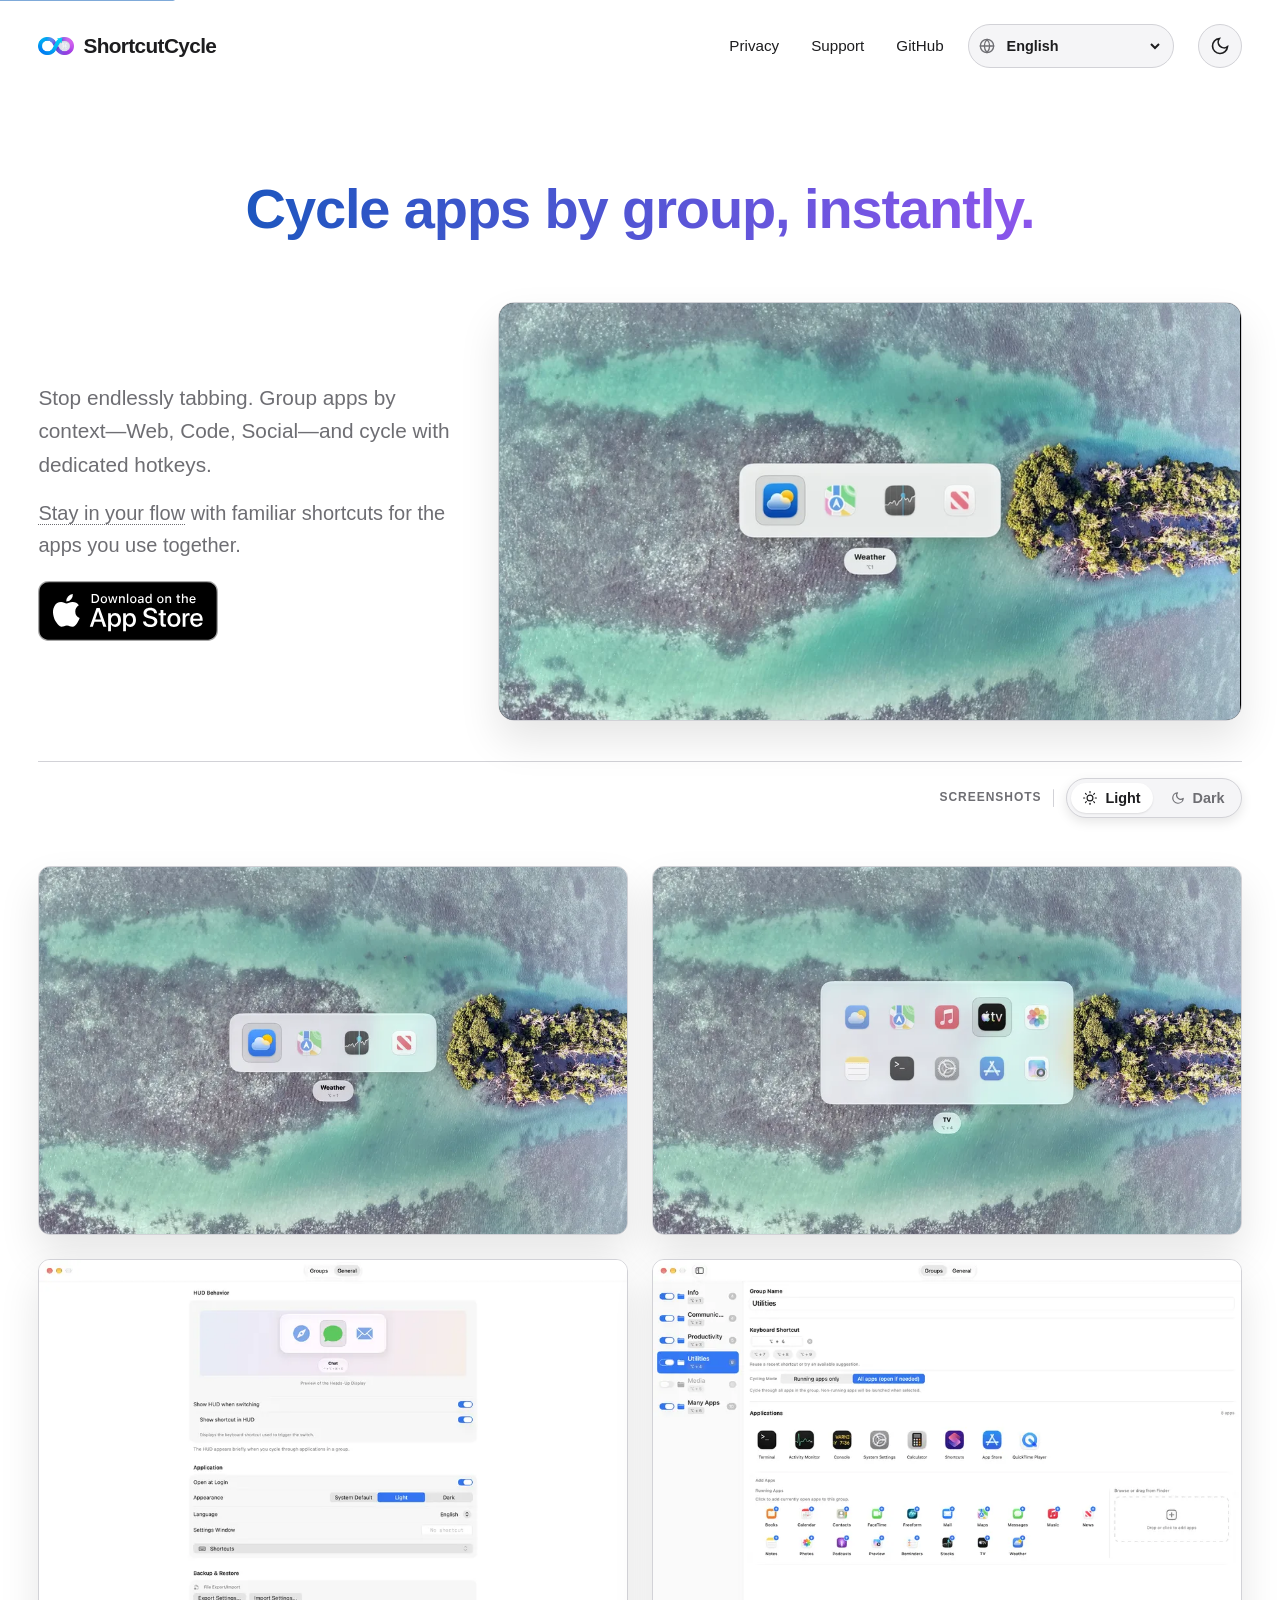
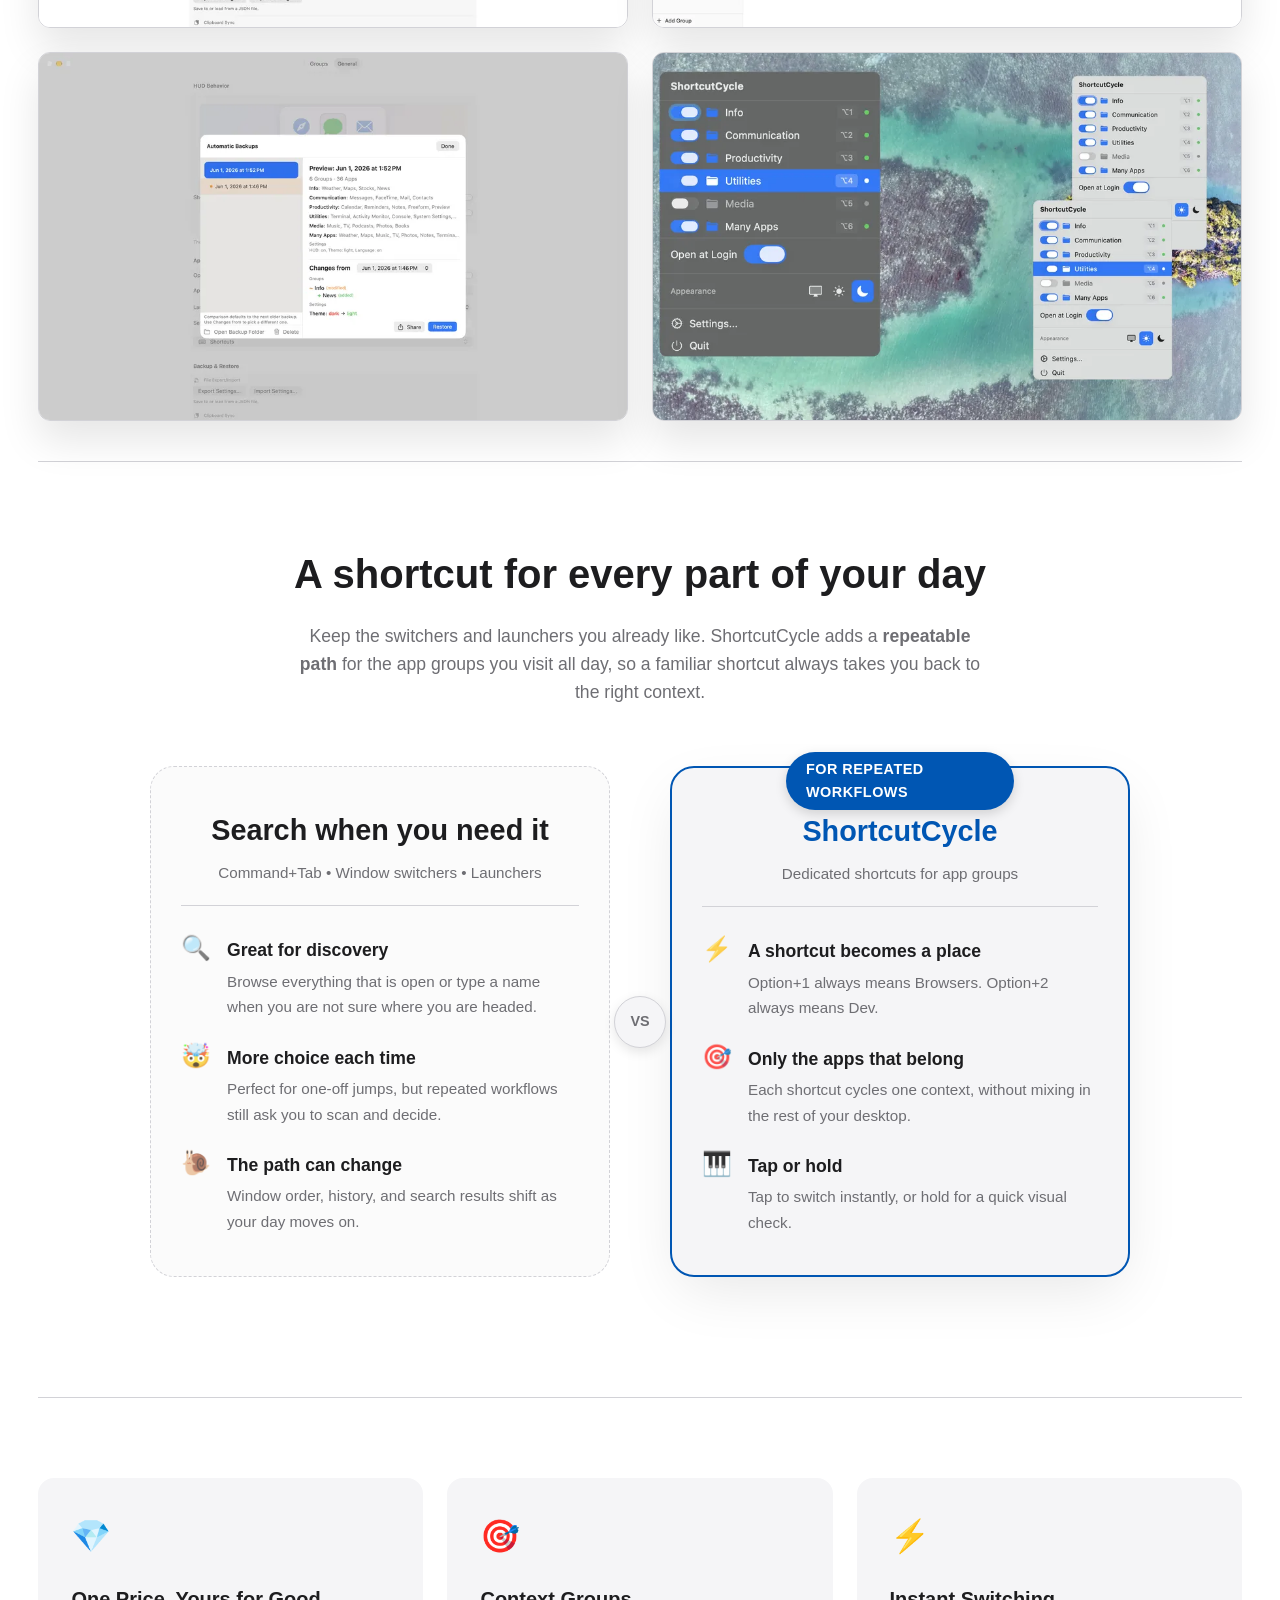
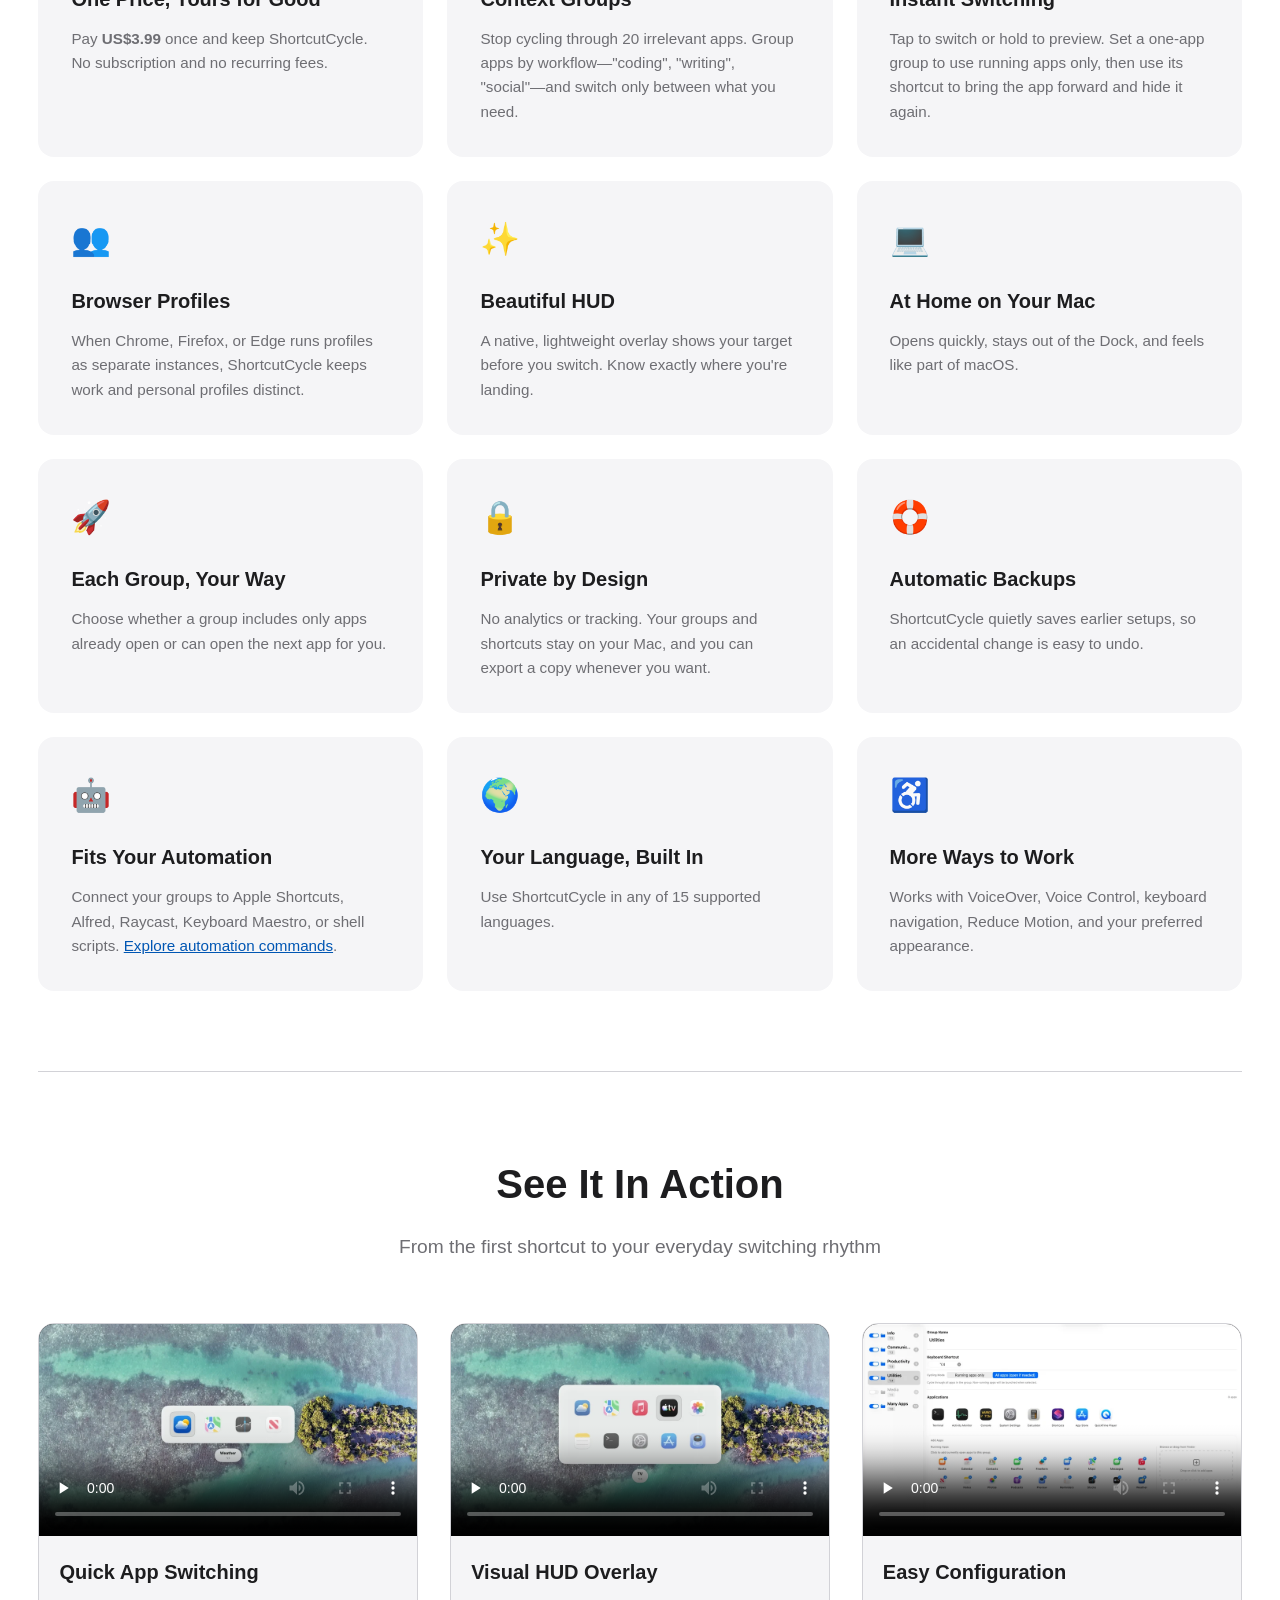
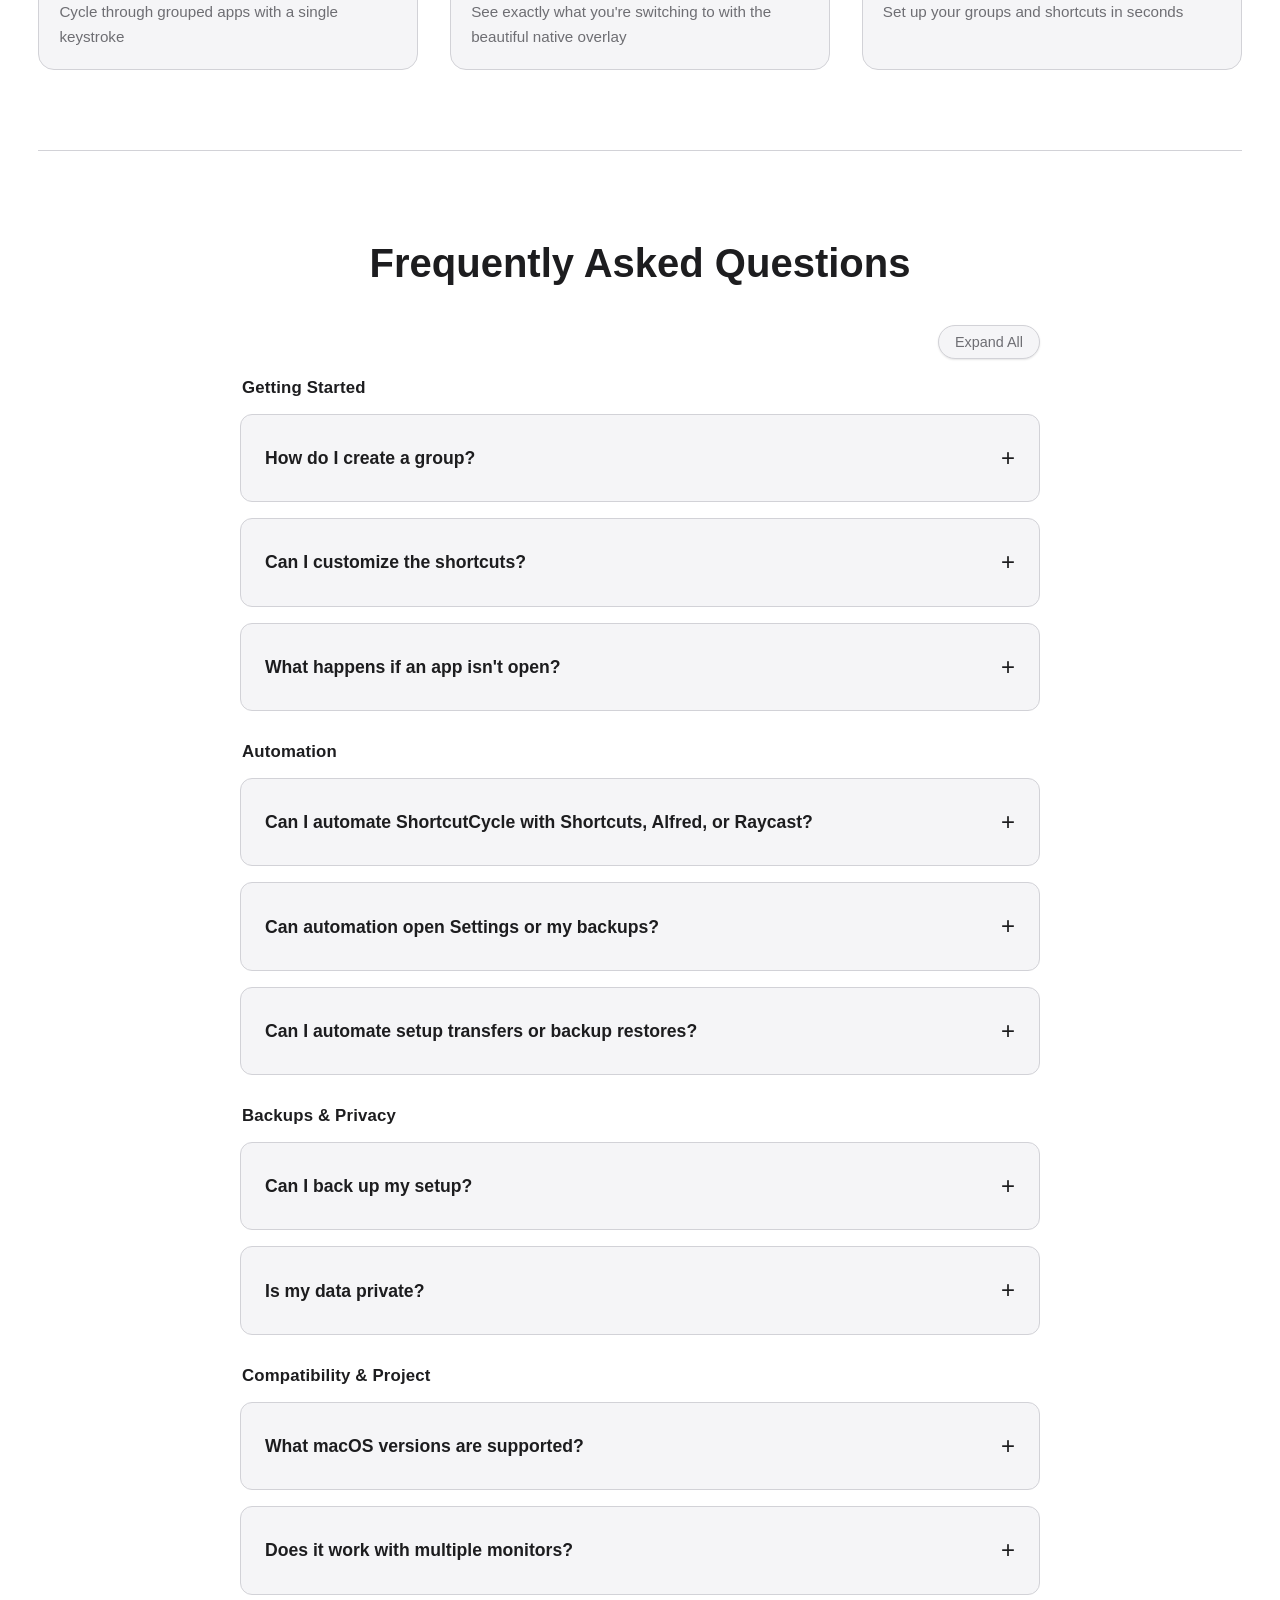
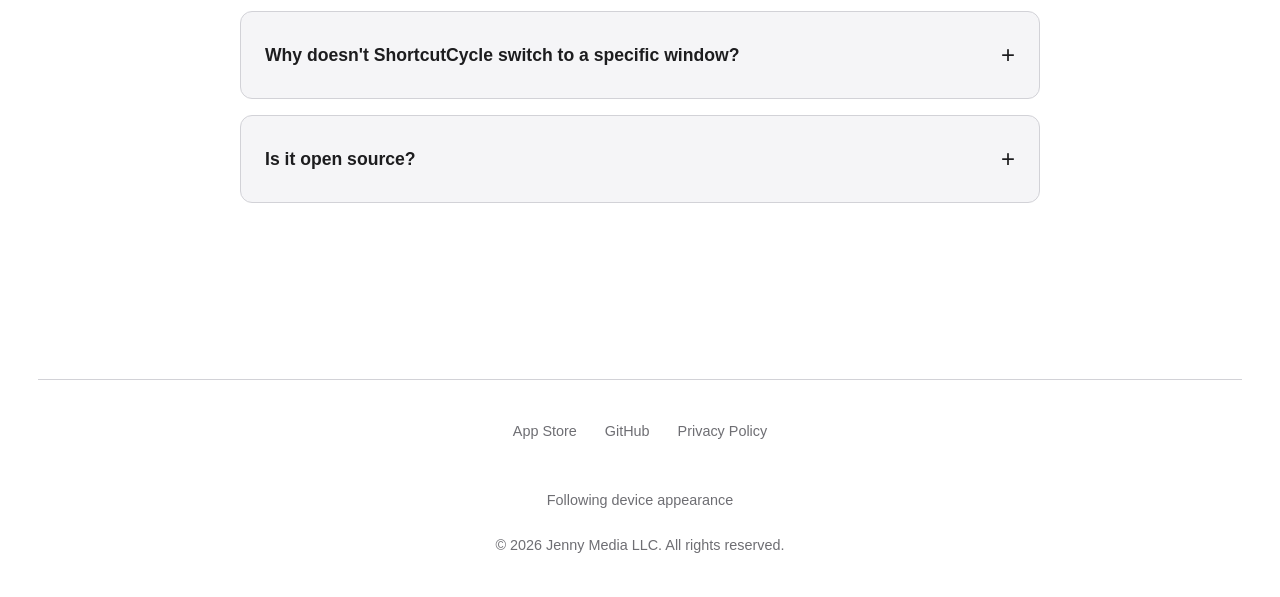
==== commit 9b77aee0: "Show immediate feedback while website translations load" ====
--- a/docs/index.html
+++ b/docs/index.html
@@ -331,6 +331,24 @@
             height: 16px;
             color: var(--text-secondary);
             flex-shrink: 0;
+        }
+
+        .language-selector { position: relative; }
+        .language-spinner { display: none; width: 16px; height: 16px; flex-shrink: 0; }
+        .language-selector.is-loading .language-icon { display: none; }
+        .language-selector.is-loading .language-spinner { display: block; animation: language-spin 0.8s linear infinite; }
+        .language-status {
+            position: absolute;
+            inset-block-start: calc(100% + 6px);
+            inset-inline-start: 10px;
+            max-width: calc(100% - 20px);
+            color: var(--text-secondary);
+            font-size: 0.75rem;
+            line-height: 1.3;
+        }
+        @keyframes language-spin { to { transform: rotate(360deg); } }
+        @media (prefers-reduced-motion: reduce) {
+            .language-selector.is-loading .language-spinner { animation: none; }
         }
 
         .language-select {
@@ -1572,6 +1590,10 @@
                         <path d="M2 12h20"></path>
                         <path d="M12 2a15.3 15.3 0 0 1 4 10 15.3 15.3 0 0 1-4 10 15.3 15.3 0 0 1-4-10 15.3 15.3 0 0 1 4-10z"></path>
                     </svg>
+                    <svg class="language-spinner" viewBox="0 0 24 24" fill="none" stroke="currentColor" stroke-width="2" aria-hidden="true">
+                        <path d="M12 2a10 10 0 1 1-10 10" stroke-linecap="round"></path>
+                    </svg>
+                    <span id="language-status" class="language-status" hidden aria-hidden="true"></span>
                     <span class="sr-only" data-i18n="language.label">Language</span>
                     <select id="language-select" class="language-select" aria-label="Language"
                         data-i18n-aria-label="language.label">
@@ -2174,6 +2196,14 @@
         const desktopHoverMedia = window.matchMedia('(hover: hover) and (pointer: fine)');
         const languageSelect = document.getElementById('language-select');
         const languageAnnouncement = document.getElementById('language-announcement');
+        const languageStatus = document.getElementById('language-status');
+
+        function showLanguageStatus(message = '', loading = false) {
+            languageStatus.textContent = message;
+            languageStatus.hidden = !message;
+            languageSelect.setAttribute('aria-busy', String(loading));
+            languageSelect.closest('.language-selector').classList.toggle('is-loading', loading);
+        }
         const languageStorageKey = 'shortcutcycle-language';
         let isScreenshotThemeOverridden = false;
         let currentLanguage = 'en';
@@ -2192,13 +2222,18 @@
         async function loadLanguage(language) {
             if (translations[language]) return translations[language];
             if (!pendingLanguages.has(language)) {
-                const request = fetch(`assets/locales/${language}.json`).then(response => {
+                const controller = new AbortController();
+                const timeout = window.setTimeout(() => controller.abort(), 10000);
+                const request = fetch(`assets/locales/${language}.json`, { signal: controller.signal }).then(response => {
                     if (!response.ok) throw new Error(`Language unavailable: ${language}`);
                     return response.json();
                 }).then(strings => {
                     translations[language] = strings;
                     return strings;
-                }).finally(() => pendingLanguages.delete(language));
+                }).finally(() => {
+                    window.clearTimeout(timeout);
+                    pendingLanguages.delete(language);
+                });
                 pendingLanguages.set(language, request);
             }
             return pendingLanguages.get(language);
@@ -2313,30 +2348,40 @@
             let normalizedLanguage = normalizeLanguage(language) || 'en';
             const { persist = false, announce = false } = options;
             const request = ++languageRequest;
+            const needsLoading = !translations.en || !translations[normalizedLanguage];
+            let failureMessage = '';
+            showLanguageStatus(needsLoading ? translateText('language.loading') || 'Loading translation…' : '', needsLoading);
+            if (needsLoading) languageAnnouncement.textContent = languageStatus.textContent;
             try {
-                await Promise.all([loadLanguage('en'), loadLanguage(normalizedLanguage)]);
-            } catch (error) {
+                try {
+                    await Promise.all([loadLanguage('en'), loadLanguage(normalizedLanguage)]);
+                } catch (error) {
+                    if (request !== languageRequest) return false;
+                    failureMessage = translateText('language.loadFailed') || 'This language could not be loaded. Please try again.';
+                    if (persist) {
+                        languageSelect.value = currentLanguage;
+                        languageAnnouncement.textContent = failureMessage;
+                        return false;
+                    }
+                    // Keep the readable English HTML if a first-visit language cannot load.
+                    normalizedLanguage = 'en';
+                    try { await loadLanguage('en'); } catch { /* Static English content remains usable. */ }
+                }
                 if (request !== languageRequest) return false;
-                if (persist) {
-                    languageSelect.value = currentLanguage;
-                    languageAnnouncement.textContent = translateText('language.loadFailed') || 'This language could not be loaded. Please try again.';
-                    return false;
-                }
-                // Keep the readable English HTML if a first-visit language cannot load.
-                normalizedLanguage = 'en';
-                try { await loadLanguage('en'); } catch { /* Static English content remains usable. */ }
-            }
-            if (request !== languageRequest) return false;
-            currentLanguage = normalizedLanguage;
-            html.lang = normalizedLanguage;
-            html.dir = normalizedLanguage === 'ar' ? 'rtl' : 'ltr';
-            html.setAttribute('data-language', normalizedLanguage);
-            languageSelect.value = normalizedLanguage;
-            if (persist) saveLanguage(normalizedLanguage);
-            if (translations.en) applyTranslations();
-            if (announce) languageAnnouncement.textContent = translateText('language.changed');
-            document.dispatchEvent(new CustomEvent('language-updated', { detail: normalizedLanguage }));
-            return true;
+                currentLanguage = normalizedLanguage;
+                html.lang = normalizedLanguage;
+                html.dir = normalizedLanguage === 'ar' ? 'rtl' : 'ltr';
+                html.setAttribute('data-language', normalizedLanguage);
+                languageSelect.value = normalizedLanguage;
+                if (persist) saveLanguage(normalizedLanguage);
+                if (translations.en) applyTranslations();
+                if (announce || needsLoading) languageAnnouncement.textContent = failureMessage || translateText('language.changed');
+                document.dispatchEvent(new CustomEvent('language-updated', { detail: normalizedLanguage }));
+                return true;
+            } finally {
+                // An older request must not clear the latest choice's loading feedback.
+                if (request === languageRequest) showLanguageStatus(failureMessage);
+            }
         }
 
         function getStoredTheme() {
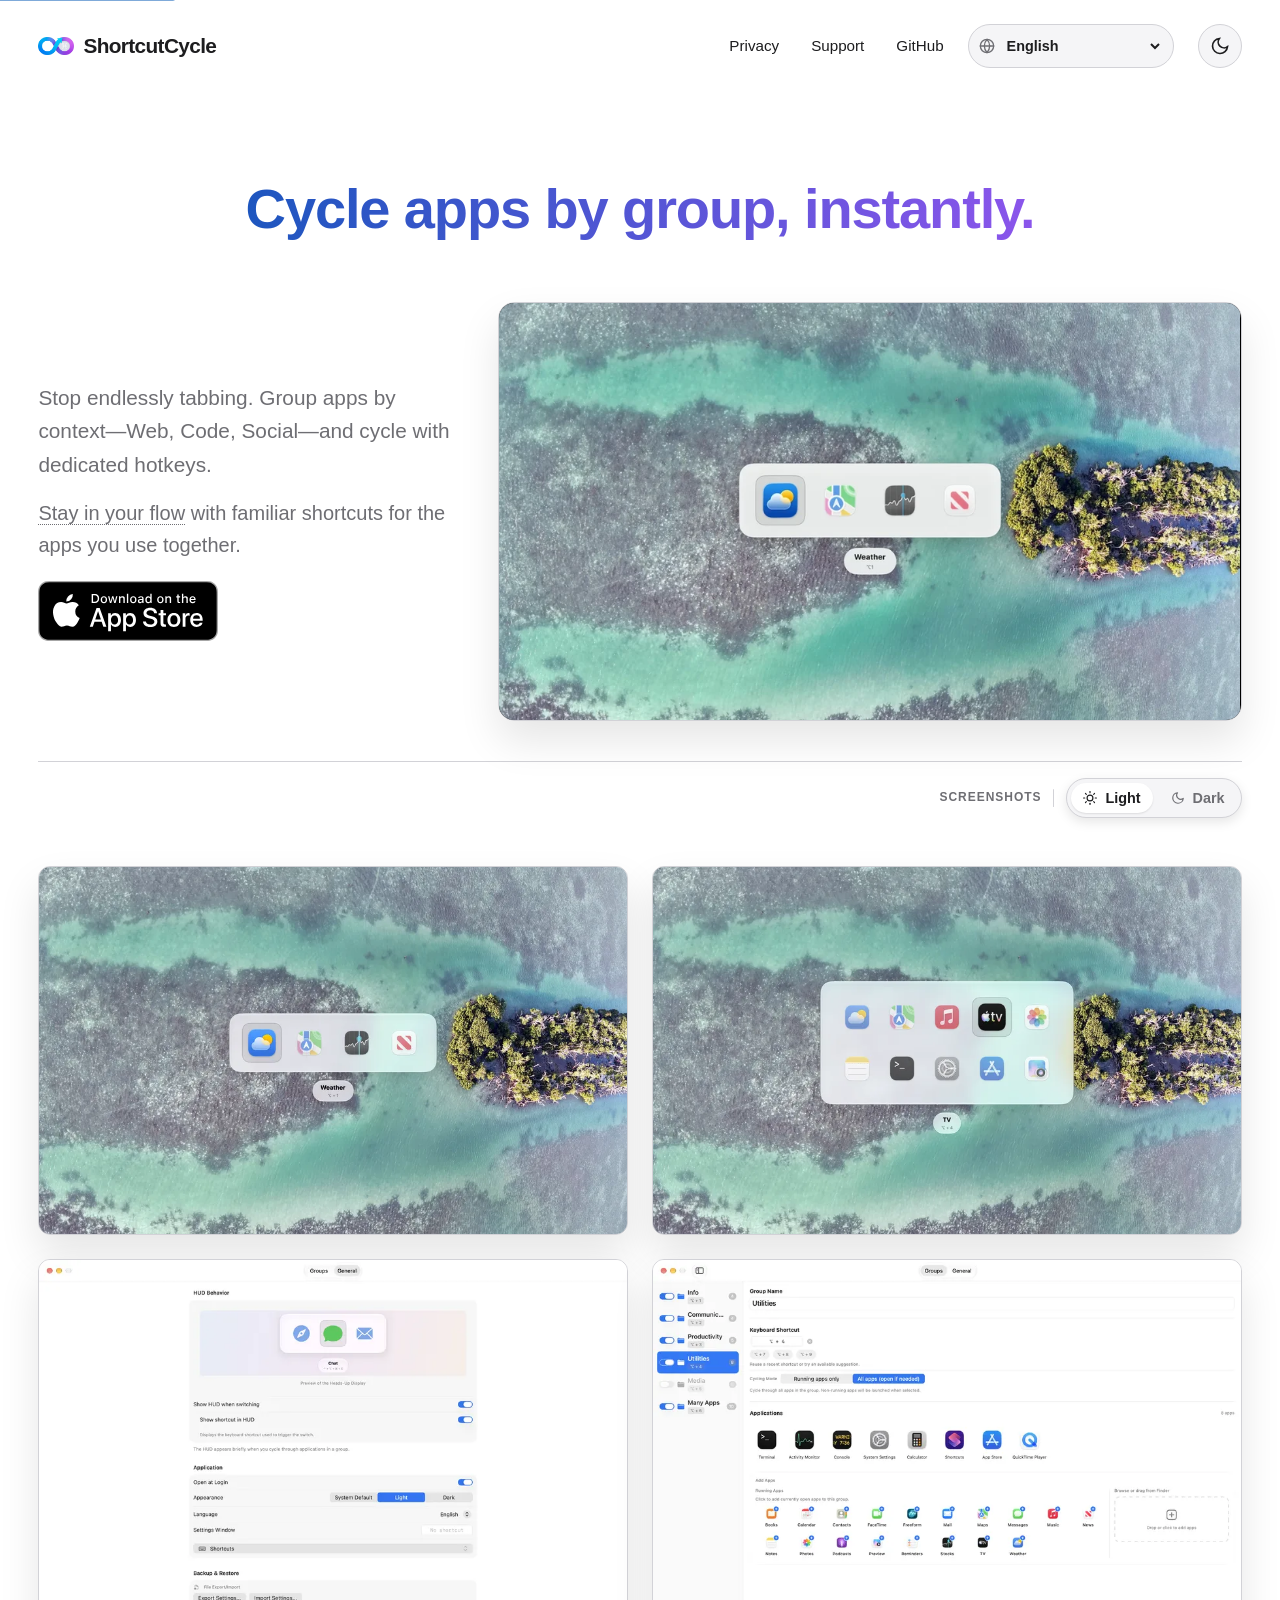
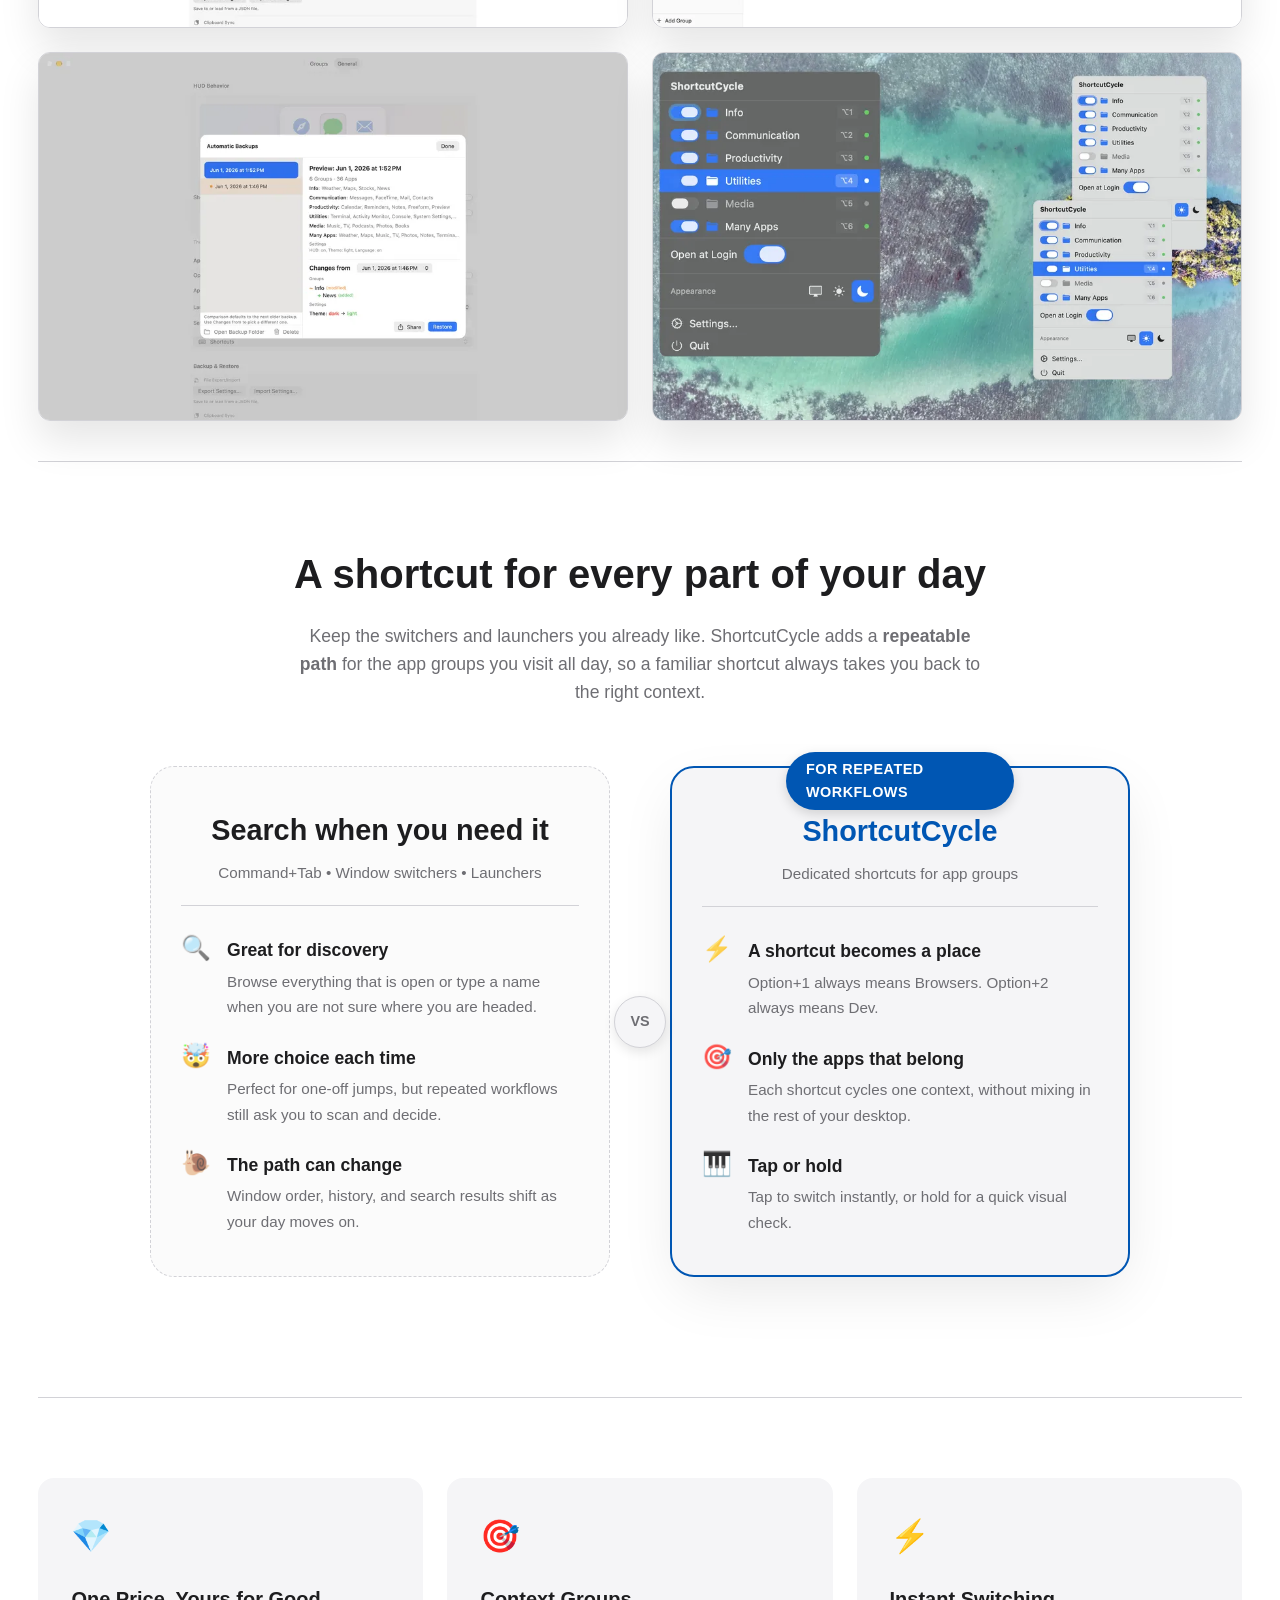
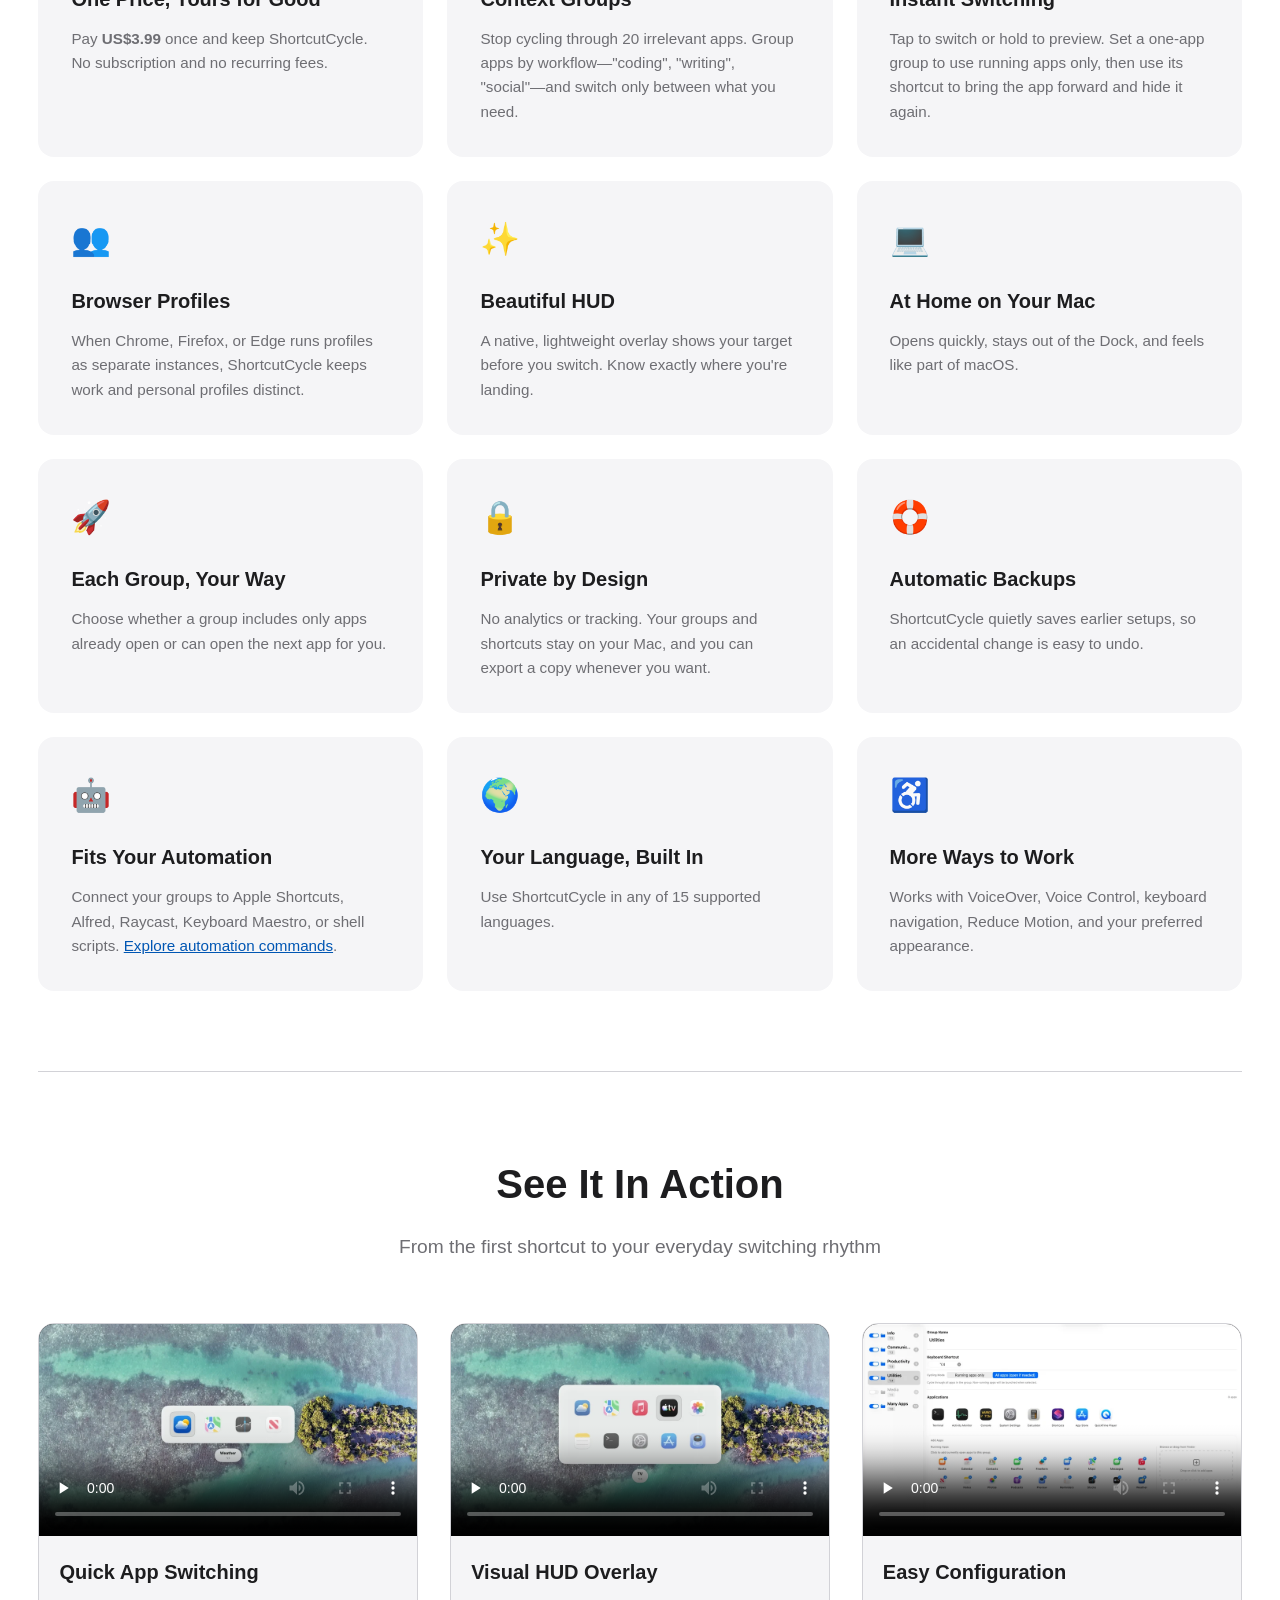
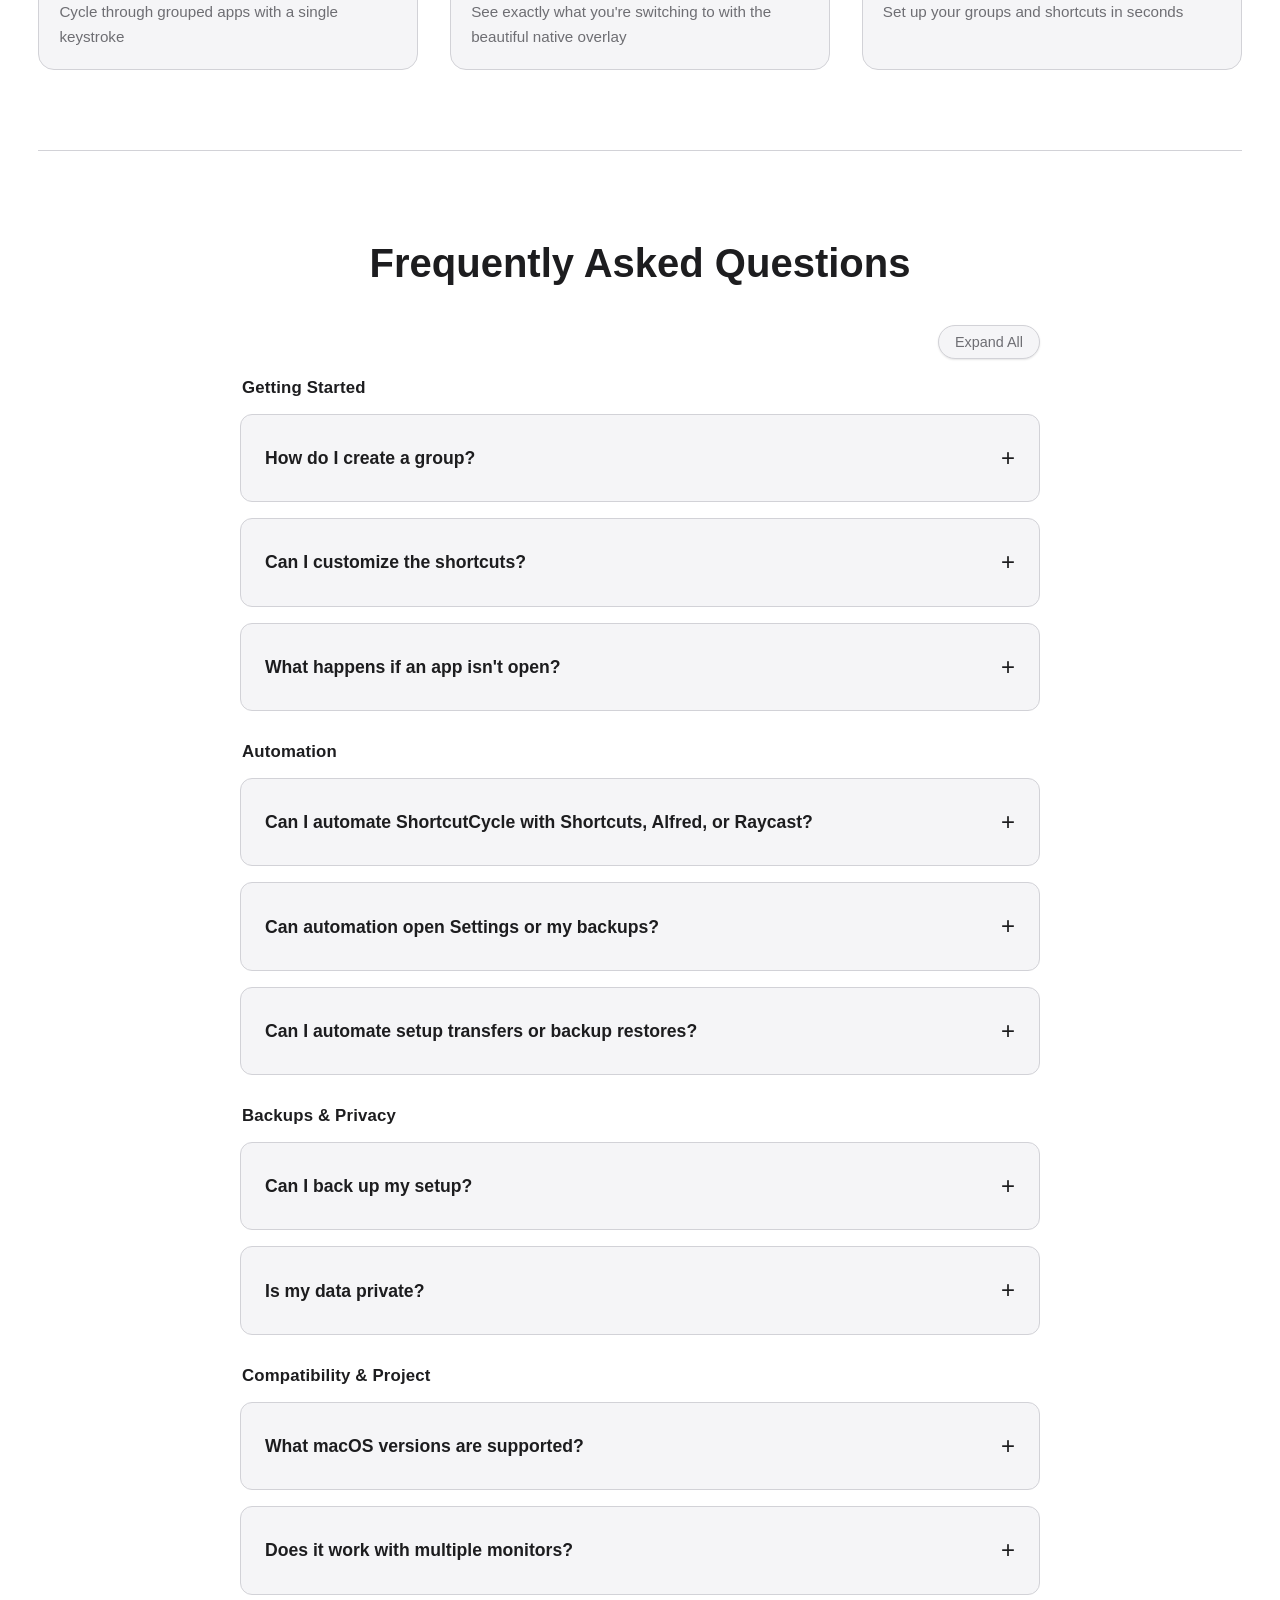
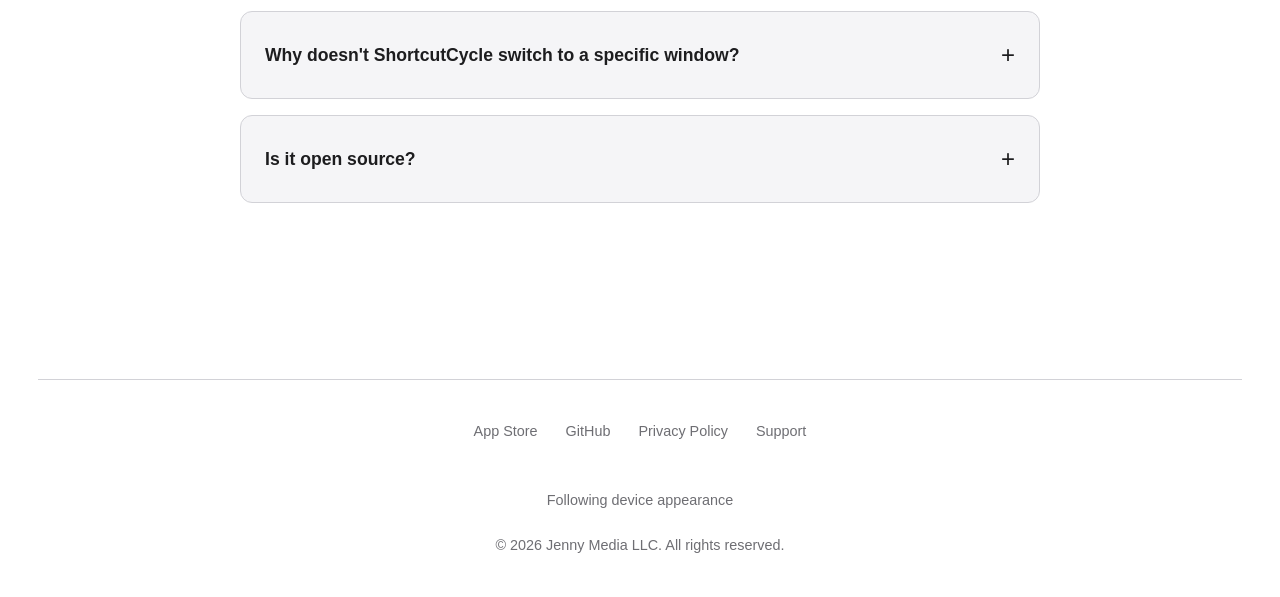
==== commit d208eedf: "Add localized Privacy and Support pages to website" ====
--- a/docs/index.html
+++ b/docs/index.html
@@ -70,1494 +70,7 @@
         <link rel="stylesheet" href="assets/vendor/glightbox/glightbox.min.css">
     </noscript>
 
-    <style>
-        /* --- THEME VARIABLES --- */
-        :root {
-            /* Light Theme Defaults */
-            --bg-color: #ffffff;
-            --surface: #f5f5f7;
-            --surface-hover: #e5e5e7;
-            --text-primary: #1d1d1f;
-            --text-secondary: #6e6e73;
-            --border: #d2d2d7;
-            --accent: #0056b3;
-            --accent-hover: #004494;
-            --shadow: rgba(0, 0, 0, 0.1);
-            --toggle-bg: #e5e5ea;
-            --toggle-active: #ffffff;
-        }
-
-        /* Dark Theme Overrides */
-        [data-theme="dark"] {
-            --bg-color: #0f0f12;
-            --surface: #1c1c1e;
-            --surface-hover: #2c2c2e;
-            --text-primary: #f5f5f7;
-            --text-secondary: #a1a1aa;
-            --border: #2c2c2e;
-            --accent: #4da6ff;
-            /* Lighter blue for dark mode contrast */
-            --accent-hover: #73bcff;
-            --shadow: rgba(0, 0, 0, 0.5);
-            --toggle-bg: #1c1c1e;
-            --toggle-active: #636366;
-            /* Lighter gray for active state in dark mode */
-        }
-
-        /* System Preference (Auto) */
-        @media (prefers-color-scheme: dark) {
-            [data-theme="system"] {
-                --bg-color: #0f0f12;
-                --surface: #1c1c1e;
-                --surface-hover: #2c2c2e;
-                --text-primary: #f5f5f7;
-                --text-secondary: #a1a1aa;
-                --border: #2c2c2e;
-                --accent: #4da6ff;
-                --accent-hover: #73bcff;
-                --shadow: rgba(0, 0, 0, 0.5);
-                --toggle-bg: #1c1c1e;
-                --toggle-active: #636366;
-            }
-        }
-
-        /* --- ACCESSIBILITY --- */
-        /* Skip Navigation Link */
-
-        .skip-link {
-            position: absolute;
-            top: 0;
-            left: 0;
-            background: var(--accent);
-            color: white;
-            padding: 8px 16px;
-            z-index: 100;
-            text-decoration: none;
-            border-radius: 0 0 4px 0;
-            transform: translateY(-100%);
-            transition: transform 0.3s ease;
-        }
-
-        .skip-link:focus {
-            transform: translateY(0);
-        }
-
-        /* Screen Reader Only */
-        .sr-only {
-            position: absolute;
-            width: 1px;
-            height: 1px;
-            padding: 0;
-            margin: -1px;
-            overflow: hidden;
-            clip: rect(0, 0, 0, 0);
-            white-space: nowrap;
-            border-width: 0;
-        }
-
-        /* Visible Focus Indicators */
-        *:focus-visible {
-            outline: 3px solid var(--accent);
-            outline-offset: 2px;
-        }
-
-        /* Reduced Motion Support */
-        @media (prefers-reduced-motion: reduce) {
-
-            *,
-            *::before,
-            *::after {
-                animation-duration: 0.01ms !important;
-                animation-iteration-count: 1 !important;
-                transition-duration: 0.01ms !important;
-                scroll-behavior: auto !important;
-            }
-        }
-
-        /* --- GLOBAL STYLES --- */
-        * {
-            margin: 0;
-            padding: 0;
-            box-sizing: border-box;
-            -webkit-tap-highlight-color: transparent;
-        }
-
-        /* Prevent transitions on page load (anti-FOUC) */
-        body.preload,
-        body.preload * {
-            transition: none !important;
-            animation: none !important;
-        }
-
-        body {
-            font-family: -apple-system, BlinkMacSystemFont, "Segoe UI", Roboto, Helvetica, Arial, sans-serif;
-            background-color: var(--bg-color);
-            color: var(--text-primary);
-            line-height: 1.6;
-            transition: background-color 0.3s, color 0.3s;
-        }
-
-        /* Smooth Scroll */
-        html {
-            scroll-behavior: smooth;
-        }
-
-        @media (prefers-reduced-motion: reduce) {
-            html {
-                scroll-behavior: auto;
-            }
-        }
-
-        a {
-            text-decoration: none;
-            color: inherit;
-            transition: 0.2s;
-        }
-
-        img {
-            display: block;
-            max-width: 100%;
-        }
-
-        /* --- LAYOUT --- */
-        .container {
-            max-width: 1600px;
-            margin: 0 auto;
-            padding: 0 clamp(24px, 3vw, 64px);
-        }
-
-        .section {
-            padding: 80px 0;
-        }
-
-        .section-divider {
-            border-top: 1px solid var(--border);
-        }
-
-        /* --- HEADER & NAV --- */
-        header {
-            padding: 24px 0;
-            display: flex;
-            justify-content: space-between;
-            align-items: center;
-        }
-
-        .logo {
-            font-weight: 700;
-            font-size: 1.3rem;
-            display: flex;
-            align-items: center;
-            gap: 9px;
-        }
-
-        .logo img {
-            width: 36px;
-            height: auto;
-            display: block;
-            flex-shrink: 0;
-        }
-
-        .logo-wordmark {
-            letter-spacing: -0.03em;
-            line-height: 1;
-        }
-
-        .nav-wrapper {
-            display: flex;
-            align-items: center;
-            gap: 24px;
-        }
-
-        @media (max-width: 768px) {
-            .logo {
-                font-size: 1.18rem;
-                gap: 8px;
-            }
-
-            .logo img {
-                width: 33px;
-                height: auto;
-            }
-
-            .nav-wrapper {
-                gap: 16px;
-            }
-        }
-
-        .nav-links {
-            display: flex;
-            align-items: center;
-            gap: 32px;
-        }
-
-        .nav-links a {
-            color: var(--text-primary);
-            font-size: 0.95rem;
-            font-weight: 500;
-            display: none;
-            /* Hidden on very small screens */
-        }
-
-        @media(min-width: 600px) {
-            .nav-links a {
-                display: inline-block;
-            }
-        }
-
-        .nav-links a:hover {
-            color: var(--accent);
-        }
-
-        .language-selector {
-            display: inline-flex;
-            align-items: center;
-            gap: 8px;
-            min-height: 44px;
-            padding: 0 10px;
-            border: 1px solid var(--border);
-            border-radius: 999px;
-            background: var(--surface);
-            color: var(--text-primary);
-            transition: background-color 0.2s ease, border-color 0.2s ease;
-        }
-
-        .language-selector:hover {
-            border-color: var(--accent);
-            background: var(--surface-hover);
-        }
-
-        .language-icon {
-            width: 16px;
-            height: 16px;
-            color: var(--text-secondary);
-            flex-shrink: 0;
-        }
-
-        .language-selector { position: relative; }
-        .language-spinner { display: none; width: 16px; height: 16px; flex-shrink: 0; }
-        .language-selector.is-loading .language-icon { display: none; }
-        .language-selector.is-loading .language-spinner { display: block; animation: language-spin 0.8s linear infinite; }
-        .language-status {
-            position: absolute;
-            inset-block-start: calc(100% + 6px);
-            inset-inline-start: 10px;
-            max-width: calc(100% - 20px);
-            color: var(--text-secondary);
-            font-size: 0.75rem;
-            line-height: 1.3;
-        }
-        @keyframes language-spin { to { transform: rotate(360deg); } }
-        @media (prefers-reduced-motion: reduce) {
-            .language-selector.is-loading .language-spinner { animation: none; }
-        }
-
-        .language-select {
-            width: 160px;
-            border: 0;
-            background: transparent;
-            color: var(--text-primary);
-            font: inherit;
-            font-size: 0.9rem;
-            font-weight: 600;
-            line-height: 1;
-            cursor: pointer;
-            outline: none;
-        }
-
-        .language-select option {
-            color: #1d1d1f;
-            background: #ffffff;
-        }
-
-        /* Theme action: the icon and accessible name describe the next state. */
-        .theme-toggle {
-            display: inline-flex;
-            align-items: center;
-            justify-content: center;
-            flex: 0 0 44px;
-            width: 44px;
-            height: 44px;
-            padding: 10px;
-            border: 1px solid var(--border);
-            border-radius: 50%;
-            background: var(--surface);
-            color: var(--text-primary);
-            cursor: pointer;
-        }
-        .theme-toggle:hover { background: var(--surface-hover); }
-        .theme-toggle svg { width: 20px; height: 20px; }
-        .theme-toggle .icon-sun { display: none; }
-        .theme-toggle[data-resolved-theme="dark"] .icon-sun { display: block; }
-        .theme-toggle[data-resolved-theme="dark"] .icon-moon { display: none; }
-        .theme-toggle:focus-visible, .theme-reset:focus-visible, .language-selector:focus-within {
-            outline: 2px solid var(--accent);
-            outline-offset: 4px;
-        }
-        .theme-reset {
-            display: inline-block;
-            margin: 12px 0;
-            padding: 8px;
-            min-height: 44px;
-            border: 0;
-            background: transparent;
-            color: var(--text-secondary);
-            font: inherit;
-            cursor: pointer;
-            text-decoration: underline;
-            text-underline-offset: 3px;
-        }
-        .theme-reset:disabled { cursor: default; text-decoration: none; }
-
-        /* --- HERO --- */
-        .hero {
-            padding: 72px 0 40px 0;
-        }
-
-        .hero>h1 {
-            text-align: center;
-            font-size: 3.5rem;
-            font-weight: 800;
-            letter-spacing: -0.02em;
-            margin-bottom: 48px;
-            display: block;
-        }
-
-        .hero-split {
-            display: grid;
-            grid-template-columns: fit-content(420px) 1fr;
-            gap: 40px;
-            align-items: center;
-            margin-bottom: 40px;
-        }
-
-        .hero-text {
-            text-align: start;
-            display: flex;
-            flex-direction: column;
-            justify-content: center;
-        }
-
-        .text-gradient {
-            background: linear-gradient(to right, var(--accent) 0%, #a855f7 50%, var(--accent) 100%);
-            background-size: 200% auto;
-            -webkit-background-clip: text;
-            -webkit-text-fill-color: transparent;
-            background-clip: text;
-            display: inline-block;
-            animation: gradient-shine 3s linear infinite reverse;
-        }
-
-        @keyframes gradient-shine {
-            to {
-                background-position: 200% center;
-            }
-        }
-
-        .hero-subtitle {
-            font-size: 1.3rem;
-            color: var(--text-secondary);
-            margin: 0 0 16px 0;
-        }
-
-        .hero-benefit {
-            font-size: 1.25rem;
-            color: var(--text-secondary);
-            margin-bottom: 0;
-            font-weight: 400;
-        }
-
-        /* --- HERO VIDEO --- */
-        .hero-video-container {
-            border-radius: 16px;
-            overflow: hidden;
-            border: 1px solid var(--border);
-            box-shadow: 0 20px 40px var(--shadow);
-        }
-
-        .hero-video-container video {
-            width: 100%;
-            display: block;
-            aspect-ratio: 16 / 9;
-            background: #000;
-        }
-
-        /* Tooltip Styles */
-        .tooltip-trigger {
-            border-bottom: 1px dotted var(--text-secondary);
-            cursor: help;
-            position: relative;
-            transition: color 0.2s ease;
-        }
-
-        .tooltip-trigger:hover {
-            color: var(--accent);
-            border-bottom-color: var(--accent);
-        }
-
-        .tooltip-trigger:focus,
-        .tooltip-trigger:focus-visible {
-            color: var(--accent);
-            border-bottom-color: var(--accent);
-        }
-
-        .tooltip-trigger::after {
-            content: attr(data-tooltip);
-            position: absolute;
-            bottom: 125%;
-            left: 50%;
-            transform: translateX(-50%) translateY(10px);
-            background: var(--surface);
-            color: var(--text-primary);
-            border: 1px solid var(--border);
-            padding: 8px 12px;
-            border-radius: 8px;
-            font-size: 0.85rem;
-            white-space: normal;
-            width: 260px;
-            box-shadow: 0 4px 12px var(--shadow);
-            opacity: 0;
-            visibility: hidden;
-            transition: all 0.2s cubic-bezier(0.165, 0.84, 0.44, 1);
-            z-index: 10;
-            pointer-events: none;
-            /* Prevent tooltip from blocking mouse */
-            text-align: center;
-            line-height: 1.4;
-        }
-
-        .tooltip-trigger:hover::after {
-            opacity: 1;
-            visibility: visible;
-            transform: translateX(-50%) translateY(0);
-        }
-
-        .tooltip-trigger:focus::after,
-        .tooltip-trigger:focus-visible::after {
-            opacity: 1;
-            visibility: visible;
-            transform: translateX(-50%) translateY(0);
-        }
-
-        .cta-group {
-            display: flex;
-            gap: 16px;
-            justify-content: center;
-            align-items: center;
-            flex-wrap: wrap;
-        }
-
-        .hero-text .cta-group {
-            margin-top: 20px;
-            justify-content: flex-start;
-        }
-
-        .cta-button {
-            padding: 14px 36px;
-            border-radius: 99px;
-            font-weight: 600;
-            display: inline-flex;
-            align-items: center;
-            gap: 8px;
-            font-size: 1.1rem;
-            transition: all 0.3s ease;
-            -webkit-user-select: none;
-            user-select: none;
-            -webkit-touch-callout: none;
-        }
-
-        .cta-badge-link {
-            display: inline-flex;
-            align-items: center;
-            justify-content: center;
-            border-radius: 12px;
-            transition: transform 0.3s ease, filter 0.3s ease;
-        }
-
-        .cta-store-link {
-            line-height: 0;
-        }
-
-        .cta-store-badge {
-            width: 180px;
-            height: auto;
-        }
-
-        .cta-store-badge-dark {
-            display: none;
-        }
-
-        [data-theme="dark"] .cta-store-badge-light {
-            display: none;
-        }
-
-        [data-theme="dark"] .cta-store-badge-dark {
-            display: block;
-        }
-
-        @media (prefers-color-scheme: dark) {
-            [data-theme="system"] .cta-store-badge-light {
-                display: none;
-            }
-
-            [data-theme="system"] .cta-store-badge-dark {
-                display: block;
-            }
-        }
-
-        @media (hover: hover) {
-            .cta-badge-link:hover {
-                transform: translateY(-2px);
-                filter: drop-shadow(0 6px 16px var(--shadow));
-            }
-        }
-
-        .cta-badge-link:active {
-            transform: scale(0.98);
-        }
-
-        .cta-button>* {
-            pointer-events: none;
-        }
-
-        .cta-primary {
-            background: linear-gradient(to right, var(--accent) 0%, #a855f7 50%, var(--accent) 100%);
-            background-size: 200% auto;
-            color: #fff;
-            position: relative;
-            overflow: hidden;
-            box-shadow: 0 0 15px rgba(0, 122, 255, 0.5);
-            border: 1px solid rgba(255, 255, 255, 0.2);
-            animation: gradient-shine 3s linear infinite reverse;
-        }
-
-        .cta-primary:hover {
-            opacity: 0.9;
-            transform: translateY(-2px);
-            box-shadow: 0 0 25px rgba(0, 122, 255, 0.7);
-        }
-
-
-
-        .cta-secondary {
-            background-color: transparent;
-            color: var(--text-primary);
-            border: 2px solid var(--border);
-        }
-
-        .cta-secondary:hover {
-            border-color: var(--accent);
-            color: var(--accent);
-            transform: translateY(-2px);
-        }
-
-        .cta-secondary svg {
-            width: 20px;
-            height: 20px;
-        }
-
-        /* --- GALLERY (SCREENSHOTS) --- */
-        .gallery-scroller {
-            margin-top: 60px;
-            display: flex;
-            gap: 20px;
-            overflow-x: auto;
-            padding-bottom: 20px;
-            scroll-snap-type: x mandatory;
-            -webkit-overflow-scrolling: touch;
-        }
-
-        .gallery-scroller::-webkit-scrollbar {
-            display: none;
-        }
-
-        .gallery-scroller {
-            -ms-overflow-style: none;
-            scrollbar-width: none;
-        }
-
-        .gallery-wrapper {
-            position: relative;
-            display: flex;
-            align-items: center;
-        }
-
-        .gallery-toolbar {
-            margin-top: 28px;
-            display: flex;
-            align-items: center;
-            justify-content: flex-end;
-            gap: 12px;
-            padding-top: 16px;
-            border-top: 1px solid var(--border);
-        }
-
-        .gallery-toolbar-label {
-            font-size: 0.75rem;
-            font-weight: 700;
-            letter-spacing: 0.08em;
-            text-transform: uppercase;
-            color: var(--text-secondary);
-        }
-
-        .gallery-toolbar-separator {
-            width: 1px;
-            height: 18px;
-            background: var(--border);
-            border-radius: 999px;
-        }
-
-        .screenshot-theme-switch {
-            display: inline-flex;
-            gap: 6px;
-            padding: 4px;
-            border-radius: 999px;
-            border: 1px solid var(--border);
-            background: var(--surface);
-            box-shadow: 0 4px 12px var(--shadow);
-        }
-
-        .screenshot-theme-btn {
-            border: none;
-            background: transparent;
-            color: var(--text-secondary);
-            padding: 8px 12px;
-            border-radius: 999px;
-            cursor: pointer;
-            font-size: 0.9rem;
-            font-weight: 600;
-            line-height: 1;
-            transition: all 0.2s ease;
-            display: inline-flex;
-            align-items: center;
-            gap: 8px;
-        }
-
-        .screenshot-theme-icon {
-            width: 14px;
-            height: 14px;
-            flex-shrink: 0;
-        }
-
-        .screenshot-theme-btn.active {
-            color: var(--text-primary);
-            background: var(--toggle-active);
-            box-shadow: 0 1px 2px var(--shadow);
-        }
-
-        .screenshot-theme-btn[data-screenshot-theme="dark"].active {
-            background: #111827;
-            color: #f9fafb;
-        }
-
-        @media (hover: hover) {
-            .screenshot-theme-btn:hover:not(.active) {
-                color: var(--text-primary);
-                background: var(--surface-hover);
-            }
-        }
-
-        .scroll-btn {
-            background-color: var(--surface);
-            border: 1px solid transparent;
-            color: var(--text-primary);
-            width: 56px;
-            height: 56px;
-            border-radius: 50%;
-            display: flex;
-            align-items: center;
-            justify-content: center;
-            cursor: pointer;
-            position: absolute;
-            z-index: 10;
-            box-shadow: 0 4px 12px var(--shadow);
-            transition: all 0.3s ease;
-            opacity: 0.5;
-        }
-
-        .scroll-btn:hover {
-            background-color: var(--surface);
-            opacity: 1;
-            transform: scale(1.1);
-            box-shadow: 0 6px 16px var(--shadow);
-        }
-
-        .scroll-btn.prev {
-            inset-inline-start: -64px;
-        }
-
-        .scroll-btn.next {
-            inset-inline-end: -64px;
-        }
-
-        @media(max-width: 800px) {
-            .scroll-btn {
-                display: none;
-            }
-        }
-
-        @media(max-width: 768px) {
-            .gallery-toolbar {
-                justify-content: center;
-                gap: 10px;
-            }
-
-            .gallery-toolbar-separator {
-                display: none;
-            }
-        }
-
-        .screenshot-frame {
-            flex: 0 0 85%;
-            max-width: 900px;
-            border-radius: 12px;
-            overflow: hidden;
-            border: 1px solid var(--border);
-            box-shadow: 0 20px 40px var(--shadow);
-            scroll-snap-align: center;
-            position: relative;
-        }
-
-        .screenshot-frame img {
-            width: 100%;
-            height: auto;
-            display: block;
-            aspect-ratio: 900 / 562;
-        }
-
-        @media(min-width: 768px) {
-            .screenshot-frame {
-                flex: 0 0 auto;
-                width: 900px;
-            }
-        }
-
-        @media(min-width: 901px) {
-            .gallery-wrapper {
-                display: block;
-            }
-
-            .gallery-scroller {
-                margin-top: 48px;
-                display: grid;
-                grid-template-columns: repeat(2, minmax(0, 1fr));
-                gap: 24px;
-                overflow: visible;
-                padding-bottom: 0;
-                scroll-snap-type: none;
-            }
-
-            .screenshot-frame {
-                flex: initial;
-                width: 100%;
-                max-width: none;
-                scroll-snap-align: none;
-            }
-
-            .scroll-btn {
-                display: none;
-            }
-        }
-
-        @media(min-width: 1400px) {
-            .gallery-scroller {
-                grid-template-columns: repeat(3, minmax(0, 1fr));
-            }
-        }
-
-        /* --- VIDEO SECTION --- */
-        .video-section {
-            text-align: center;
-        }
-
-        .video-section h2 {
-            font-size: 2.5rem;
-            font-weight: 700;
-            margin-bottom: 16px;
-        }
-
-        .section-subtitle {
-            font-size: 1.2rem;
-            color: var(--text-secondary);
-            margin-bottom: 60px;
-        }
-
-        .video-grid {
-            display: grid;
-            grid-template-columns: repeat(auto-fit, minmax(320px, 1fr));
-            gap: 32px;
-            max-width: 1400px;
-            margin: 0 auto;
-        }
-
-        .video-card {
-            background: var(--surface);
-            border-radius: 16px;
-            overflow: hidden;
-            border: 1px solid var(--border);
-            transition: all 0.3s ease;
-        }
-
-        /* --- VIDEO CARD HOVER --- */
-        @media (hover: hover) {
-            .video-card:hover {
-                transform: translateY(-4px);
-                box-shadow: 0 12px 24px var(--shadow);
-            }
-        }
-
-        .video-card:active {
-            transform: scale(0.98);
-            transition: transform 0.1s;
-        }
-
-        .video-card video {
-            width: 100%;
-            display: block;
-            background: #000;
-            aspect-ratio: 16 / 9;
-        }
-
-        .video-card h3 {
-            font-size: 1.25rem;
-            margin: 20px 20px 12px 20px;
-            text-align: start;
-        }
-
-        .video-card p {
-            color: var(--text-secondary);
-            font-size: 0.95rem;
-            margin: 0 20px 20px 20px;
-            text-align: start;
-        }
-
-        /* --- FEATURES --- */
-        .features-grid {
-            display: grid;
-            grid-template-columns: repeat(auto-fit, minmax(min(300px, 100%), 1fr));
-            gap: 24px;
-        }
-
-        .feature-card {
-            background: var(--surface);
-            padding: 32px;
-            border-radius: 16px;
-            border: 1px solid transparent;
-            transition: transform 0.3s ease, box-shadow 0.3s ease;
-        }
-
-        @media (hover: hover) {
-            .feature-card:hover {
-                transform: translateY(-4px);
-                box-shadow: 0 12px 24px var(--shadow);
-                border-color: var(--border);
-            }
-        }
-
-        .feature-card:active {
-            transform: scale(0.98);
-            transition: transform 0.1s;
-        }
-
-        .feature-icon {
-            font-size: 2rem;
-            margin-bottom: 20px;
-            display: block;
-        }
-
-        .feature-card h3 {
-            font-size: 1.25rem;
-            margin-bottom: 12px;
-        }
-
-        .feature-card p {
-            color: var(--text-secondary);
-            font-size: 0.95rem;
-        }
-
-        .feature-card a {
-            color: var(--accent);
-            text-decoration: underline;
-        }
-
-        .feature-card a:hover {
-            color: var(--accent-hover);
-        }
-
-        /* --- FOOTER --- */
-        footer {
-            border-top: 1px solid var(--border);
-            padding: 40px 0;
-            margin-top: 80px;
-            text-align: center;
-            color: var(--text-secondary);
-            font-size: 0.9rem;
-        }
-
-        .footer-links a {
-            margin: 0 12px;
-        }
-
-        /* --- FAQ SECTION --- */
-        /* ... existing FAQ ... */
-
-        /* --- CTA BUTTON HOVER --- */
-        @media (hover: hover) {
-            .cta-primary:hover {
-                opacity: 0.9;
-                transform: translateY(-2px);
-                box-shadow: 0 0 25px rgba(0, 122, 255, 0.7);
-            }
-
-            .cta-secondary:hover {
-                border-color: var(--accent);
-                color: var(--accent);
-                transform: translateY(-2px);
-            }
-        }
-
-        .cta-primary:active {
-            transform: scale(0.98);
-            box-shadow: 0 0 10px rgba(0, 122, 255, 0.5);
-        }
-
-        .cta-secondary:active {
-            transform: scale(0.98);
-            background-color: var(--surface-hover);
-        }
-
-        /* --- SCROLL BTN HOVER --- */
-        @media (hover: hover) {
-            .scroll-btn:hover {
-                background-color: var(--surface);
-                opacity: 1;
-                transform: scale(1.1);
-                box-shadow: 0 6px 16px var(--shadow);
-            }
-        }
-
-        .scroll-btn:active {
-            transform: scale(0.95);
-        }
-
-        /* --- BACK TO TOP HOVER --- */
-        @media (hover: hover) {
-            .back-to-top:hover {
-                background-color: var(--surface-hover);
-                transform: translateY(-4px);
-                box-shadow: 0 6px 16px var(--shadow);
-                color: var(--accent);
-                border-color: var(--accent);
-            }
-        }
-
-        /* --- VERSUS CARD HOVER --- */
-        .versus-card {
-            /* ... existing styles ... */
-            transition: transform 0.3s ease, box-shadow 0.3s ease;
-        }
-
-        @media (hover: hover) {
-            .versus-card:hover {
-                transform: translateY(-4px);
-                box-shadow: 0 12px 32px var(--shadow);
-            }
-
-            .versus-card.new-way:hover {
-                box-shadow: 0 25px 70px -10px rgba(0, 0, 0, 0.15);
-                transform: translateY(-4px);
-            }
-
-            [data-theme='dark'] .versus-card.new-way:hover {
-                box-shadow: 0 25px 70px -10px rgba(0, 0, 0, 0.4);
-            }
-        }
-
-        .versus-card:active {
-            transform: scale(0.98);
-            transition: transform 0.1s;
-        }
-
-        /* --- FAQ SECTION --- */
-        .faq-container {
-            max-width: 800px;
-            margin: 0 auto;
-        }
-
-        .faq-group {
-            margin-bottom: 28px;
-        }
-
-        .faq-group:last-child {
-            margin-bottom: 0;
-        }
-
-        .faq-group-title {
-            font-size: 1.05rem;
-            font-weight: 700;
-            color: var(--text-primary);
-            margin: 0 0 12px 2px;
-            letter-spacing: 0.01em;
-        }
-
-        .faq-item {
-            background: var(--surface);
-            border: 1px solid var(--border);
-            border-radius: 12px;
-            margin-bottom: 16px;
-            overflow: hidden;
-            transition: all 0.3s ease;
-        }
-
-        .faq-item:hover {
-            background: var(--surface-hover);
-        }
-
-        .faq-item summary {
-            padding: 24px;
-            font-size: 1.1rem;
-            font-weight: 600;
-            cursor: pointer;
-            list-style: none;
-            display: flex;
-            justify-content: space-between;
-            align-items: center;
-            color: var(--text-primary);
-        }
-
-        .faq-item summary::-webkit-details-marker {
-            display: none;
-        }
-
-        .faq-item:focus-within {
-            box-shadow: 0 0 0 2px var(--accent);
-            /* Outer ring around the entire detail block */
-            border-color: transparent;
-        }
-
-        .faq-item summary:focus,
-        .faq-item summary:focus-visible {
-            outline: none;
-            box-shadow: none;
-        }
-
-        .faq-item summary::after {
-            content: '+';
-            font-size: 1.5rem;
-            font-weight: 400;
-            transition: transform 0.3s ease;
-        }
-
-        .faq-item[open] summary::after {
-            content: '-';
-            transform: none;
-        }
-
-        .faq-item p {
-            padding: 0 24px 24px 24px;
-            color: var(--text-secondary);
-            line-height: 1.7;
-        }
-
-        .faq-item .faq-answer-intro {
-            padding: 0 24px 12px 24px;
-        }
-
-        .faq-item .faq-answer-tail {
-            padding: 12px 24px 24px 24px;
-        }
-
-        .faq-command-list {
-            display: grid;
-            gap: 10px;
-            padding: 0 24px;
-        }
-
-        .faq-command {
-            background: var(--bg-color);
-            border: 1px solid var(--border);
-            border-radius: 10px;
-            padding: 10px 12px;
-            display: flex;
-            align-items: center;
-            justify-content: space-between;
-            gap: 12px;
-        }
-
-        .faq-command code {
-            color: var(--text-primary);
-            font-size: 0.9rem;
-            overflow-wrap: anywhere;
-        }
-
-        .copy-command-btn {
-            background: var(--surface);
-            border: 1px solid var(--border);
-            color: var(--text-primary);
-            border-radius: 8px;
-            font-size: 0.82rem;
-            font-weight: 600;
-            padding: 6px 10px;
-            cursor: pointer;
-            flex-shrink: 0;
-            transition: background-color 0.2s ease, border-color 0.2s ease, transform 0.1s ease;
-        }
-
-        .copy-command-btn:hover {
-            background: var(--surface-hover);
-            border-color: var(--accent);
-        }
-
-        .copy-command-btn:active {
-            transform: scale(0.98);
-        }
-
-        .faq-item a {
-            color: var(--accent);
-            text-decoration: underline;
-        }
-
-        .faq-item a:hover {
-            color: var(--accent-hover);
-        }
-
-        .faq-toggle-container {
-            max-width: 800px;
-            margin: 0 auto 16px auto;
-            text-align: end;
-        }
-
-        .faq-toggle-btn {
-            background: var(--surface);
-            border: 1px solid var(--border);
-            color: var(--text-secondary);
-            /* Use secondary text for less visual noise */
-            font-size: 0.9rem;
-            cursor: pointer;
-            font-weight: 500;
-            padding: 8px 16px;
-            border-radius: 99px;
-            transition: all 0.2s ease;
-            box-shadow: 0 1px 2px var(--shadow);
-        }
-
-        .faq-toggle-btn:hover {
-            background: var(--surface-hover);
-            color: var(--text-primary);
-            border-color: var(--accent);
-            /* Subtle accent on hover */
-        }
-
-        @media (max-width: 640px) {
-            .faq-command {
-                flex-direction: column;
-                align-items: stretch;
-            }
-
-            .copy-command-btn {
-                width: 100%;
-            }
-        }
-
-        @media (max-width: 768px) {
-            .hero {
-                padding: 64px 0 40px 0;
-            }
-
-            .hero>h1 {
-                font-size: 2.5rem;
-            }
-
-            .hero-split {
-                grid-template-columns: 1fr;
-                gap: 32px;
-            }
-
-            .hero-text {
-                text-align: center;
-                order: 1;
-            }
-
-            .hero-video-container {
-                order: 2;
-            }
-
-            .hero-subtitle {
-                font-size: 1.1rem;
-            }
-
-            .hero-benefit {
-                font-size: 1rem;
-            }
-
-            .tooltip-trigger::after {
-                width: 200px;
-                left: 50%;
-                margin-left: -100px;
-            }
-
-            .cta-group {
-                flex-direction: column;
-                width: 100%;
-            }
-
-            .cta-badge-link,
-            .cta-button {
-                width: 100%;
-                justify-content: center;
-            }
-
-            .video-grid {
-                grid-template-columns: 1fr;
-            }
-        }
-
-        @media (max-width: 560px) {
-            header {
-                flex-wrap: wrap;
-                gap: 16px;
-            }
-
-            .nav-wrapper {
-                width: 100%;
-                justify-content: space-between;
-                gap: 12px;
-            }
-
-            .language-selector {
-                flex: 1 1 auto;
-                max-width: 168px;
-            }
-
-            .language-select {
-                width: 100%;
-                min-width: 0;
-            }
-
-            .theme-btn {
-                padding: 6px 8px;
-            }
-        }
-
-        /* --- BACK TO TOP BUTTON --- */
-        .back-to-top {
-            position: fixed;
-            bottom: 30px;
-            inset-inline-end: 30px;
-            width: 50px;
-            height: 50px;
-            background-color: var(--surface);
-            border: 1px solid var(--border);
-            border-radius: 50%;
-            display: flex;
-            align-items: center;
-            justify-content: center;
-            cursor: pointer;
-            box-shadow: 0 4px 12px var(--shadow);
-            opacity: 0;
-            visibility: hidden;
-            transform: translateY(20px);
-            transition: all 0.3s cubic-bezier(0.175, 0.885, 0.32, 1.275);
-            z-index: 999;
-            color: var(--text-primary);
-        }
-
-        .back-to-top.visible {
-            opacity: 1;
-            visibility: visible;
-            transform: translateY(0);
-        }
-
-
-
-        .back-to-top:active {
-            transform: scale(0.90);
-        }
-
-        .back-to-top svg {
-            width: 24px;
-            height: 24px;
-            fill: currentColor;
-        }
-
-
-        .versus-grid {
-            display: grid;
-            grid-template-columns: 1fr 1fr;
-            gap: 60px;
-            max-width: 980px;
-            margin: 40px auto;
-            position: relative;
-        }
-
-        @media (min-width: 1800px) {
-            .container {
-                max-width: 1760px;
-            }
-
-            .video-grid {
-                max-width: 1600px;
-            }
-        }
-
-        .versus-card {
-            background: var(--surface);
-            border: 1px solid var(--border);
-            border-radius: 24px;
-            padding: 40px 30px;
-            display: flex;
-            flex-direction: column;
-            position: relative;
-            transition: transform 0.3s ease, box-shadow 0.3s ease;
-        }
-
-        .versus-card.old-way {
-            background: rgba(125, 125, 125, 0.03);
-            border-style: dashed;
-        }
-
-        .versus-card.new-way {
-            border: 2px solid var(--accent);
-            box-shadow: 0 20px 60px -10px rgba(0, 0, 0, 0.1);
-            z-index: 2;
-        }
-
-        [data-theme='dark'] .versus-card.new-way {
-            box-shadow: 0 20px 60px -10px rgba(0, 0, 0, 0.3);
-        }
-
-        .versus-header {
-            text-align: center;
-            margin-bottom: 30px;
-            border-bottom: 1px solid var(--border);
-            padding-bottom: 20px;
-        }
-
-        .versus-header h3 {
-            font-size: 1.8rem;
-            margin-bottom: 8px;
-        }
-
-        .versus-header p {
-            color: var(--text-secondary);
-            font-size: 0.95rem;
-        }
-
-        .versus-list {
-            list-style: none;
-            padding: 0;
-            margin: 0;
-            flex-grow: 1;
-            display: flex;
-            flex-direction: column;
-            gap: 24px;
-        }
-
-        .versus-item {
-            display: flex;
-            align-items: flex-start;
-            gap: 16px;
-        }
-
-        .versus-icon {
-            font-size: 1.5rem;
-            line-height: 1;
-            flex-shrink: 0;
-            opacity: 0.8;
-        }
-
-        .versus-content strong {
-            display: block;
-            margin-bottom: 4px;
-            font-size: 1.1rem;
-            color: var(--text-primary);
-        }
-
-        .versus-content span {
-            color: var(--text-secondary);
-            font-size: 0.95rem;
-            line-height: 1.5;
-        }
-
-        .card-badge {
-            position: absolute;
-            top: -16px;
-            left: 50%;
-            transform: translateX(-50%);
-            background: var(--accent);
-            color: #fff;
-            padding: 6px 20px;
-            border-radius: 99px;
-            font-weight: 700;
-            font-size: 0.9rem;
-            box-shadow: 0 4px 12px rgba(0, 0, 0, 0.15);
-            letter-spacing: 0.5px;
-            text-transform: uppercase;
-        }
-
-        /* VS Circle between cards */
-        .versus-grid::after {
-            content: "VS";
-            position: absolute;
-            top: 50%;
-            left: 50%;
-            transform: translate(-50%, -50%);
-            width: 50px;
-            height: 50px;
-            background: var(--surface);
-            border: 1px solid var(--border);
-            border-radius: 50%;
-            display: flex;
-            align-items: center;
-            justify-content: center;
-            font-weight: 800;
-            color: var(--text-secondary);
-            z-index: 3;
-            box-shadow: 0 4px 12px var(--shadow);
-            font-size: 0.9rem;
-        }
-
-        @media (max-width: 768px) {
-            .versus-grid {
-                grid-template-columns: 1fr;
-                gap: 60px;
-                /* More space for vertical stack */
-                margin-top: 20px;
-            }
-
-            .versus-card.new-way {
-                transform: none;
-                order: 2;
-                /* Ensure consistent order if needed, though HTML order is fine */
-            }
-
-            .versus-grid::after {
-                top: 46%;
-                /* Adjust VS position for vertical stack */
-                /* Actually, VS circle is tricky on mobile. Let's hide or reposition it. */
-                display: none;
-            }
-        }
-        /* Text direction follows the locale; screenshots and literal commands do not mirror. */
-        [dir="rtl"] { letter-spacing: normal; }
-        [dir="rtl"] .hero > h1 { letter-spacing: normal; line-height: 1.45; }
-        [dir="rtl"] .scroll-btn svg { transform: rotate(180deg); }
-        [dir="rtl"] .hero-subtitle, [dir="rtl"] .feature-card p { line-height: 1.9; }
-        .logo, code, pre { direction: ltr; unicode-bidi: isolate; }
-        code, pre { text-align: left; }
-        .hero > h1, .feature-card, .versus-card, .video-card { overflow-wrap: anywhere; }
-        .nav-wrapper, .language-selector { min-width: 0; }
-        @media (max-width: 900px) {
-            header { flex-wrap: wrap; gap: 20px; }
-            .nav-wrapper { flex-wrap: wrap; margin-inline-start: auto; }
-        }
-        @media (max-width: 599px) {
-            .nav-links { width: 100%; justify-content: space-between; flex-wrap: wrap; gap: 12px; }
-            .nav-links a { display: inline; }
-            .language-selector { max-width: 230px; }
-            .language-select { width: 160px; }
-            .gallery-toolbar { flex-wrap: wrap; gap: 12px; }
-        }
-    </style>
+    <link rel="stylesheet" href="assets/site.css">
 </head>
 
 <body class="preload">
@@ -1575,10 +88,8 @@
             <div class="nav-wrapper">
                 <nav class="nav-links" role="navigation" aria-label="Main navigation"
                     data-i18n-aria-label="nav.mainLabel">
-                    <a href="https://github.com/xcv58/ShortcutCycle/blob/master/PRIVACY_POLICY.md" target="_blank"
-                        rel="noopener noreferrer" data-i18n="nav.privacy">Privacy</a>
-                    <a href="https://github.com/xcv58/ShortcutCycle/issues" target="_blank"
-                        rel="noopener noreferrer" data-i18n="nav.support">Support</a>
+                    <a href="privacy/" data-i18n="nav.privacy">Privacy</a>
+                    <a href="support/" data-i18n="nav.support">Support</a>
                     <a href="https://github.com/xcv58/ShortcutCycle" target="_blank"
                         rel="noopener noreferrer">GitHub</a>
                 </nav>
@@ -2154,8 +665,8 @@
             <div class="footer-links">
                 <a href="https://apps.apple.com/us/app/shortcutcycle/id6758281578?mt=12">App Store</a>
                 <a href="https://github.com/xcv58/ShortcutCycle">GitHub</a>
-                <a href="https://github.com/xcv58/ShortcutCycle/blob/master/PRIVACY_POLICY.md"
-                    data-i18n="footer.privacyPolicy">Privacy Policy</a>
+                <a href="privacy/" data-i18n="footer.privacyPolicy">Privacy Policy</a>
+                <a href="support/" data-i18n="nav.support">Support</a>
             </div>
             <br>
             <button type="button" id="theme-system" class="theme-reset" data-i18n="theme.useSystem">Use device appearance</button>
@@ -2170,500 +681,7 @@
         </svg>
     </button>
 
-    <script>
-        // Enable active state on iOS
-        document.addEventListener('touchstart', () => { }, { passive: true });
-
-        // Remove preload class to enable transitions after first paint
-        requestAnimationFrame(() => {
-            requestAnimationFrame(() => {
-                document.body.classList.remove('preload');
-            });
-        });
-
-        const html = document.documentElement;
-        const themeToggle = document.getElementById('theme-toggle');
-        const themeSystem = document.getElementById('theme-system');
-        const preferences = window.ShortcutCyclePreferences;
-        const themeAnnouncement = document.getElementById('theme-announcement');
-        const prefersDarkMedia = window.matchMedia('(prefers-color-scheme: dark)');
-        const screenshotThemeBtns = {
-            light: document.getElementById('screenshot-btn-light'),
-            dark: document.getElementById('screenshot-btn-dark')
-        };
-        const screenshotThemeAnnouncement = document.getElementById('screenshot-theme-announcement');
-        const screenshotVariantFrames = Array.from(document.querySelectorAll('.screenshot-variant'));
-        const desktopHoverMedia = window.matchMedia('(hover: hover) and (pointer: fine)');
-        const languageSelect = document.getElementById('language-select');
-        const languageAnnouncement = document.getElementById('language-announcement');
-        const languageStatus = document.getElementById('language-status');
-
-        function showLanguageStatus(message = '', loading = false) {
-            languageStatus.textContent = message;
-            languageStatus.hidden = !message;
-            languageSelect.setAttribute('aria-busy', String(loading));
-            languageSelect.closest('.language-selector').classList.toggle('is-loading', loading);
-        }
-        const languageStorageKey = 'shortcutcycle-language';
-        let isScreenshotThemeOverridden = false;
-        let currentLanguage = 'en';
-        let languageRequest = 0;
-        const pendingLanguages = new Map();
-
-        const translations = {};
-        const initialLanguagePreference = html.dataset.language || 'en';
-        languageSelect.replaceChildren(...Object.entries(preferences.languages).map(([code, name]) => {
-            const option = new Option(name, code);
-            option.lang = code;
-            option.dir = code === 'ar' ? 'rtl' : 'ltr';
-            return option;
-        }));
-
-        async function loadLanguage(language) {
-            if (translations[language]) return translations[language];
-            if (!pendingLanguages.has(language)) {
-                const controller = new AbortController();
-                const timeout = window.setTimeout(() => controller.abort(), 10000);
-                const request = fetch(`assets/locales/${language}.json`, { signal: controller.signal }).then(response => {
-                    if (!response.ok) throw new Error(`Language unavailable: ${language}`);
-                    return response.json();
-                }).then(strings => {
-                    translations[language] = strings;
-                    return strings;
-                }).finally(() => {
-                    window.clearTimeout(timeout);
-                    pendingLanguages.delete(language);
-                });
-                pendingLanguages.set(language, request);
-            }
-            return pendingLanguages.get(language);
-        }
-
-        function saveLanguage(language) {
-            try {
-                localStorage.setItem(languageStorageKey, language);
-            } catch (error) {
-                // Preference persistence is best-effort when storage is unavailable.
-            }
-        }
-
-        function clearSavedLanguage() {
-            try {
-                localStorage.removeItem(languageStorageKey);
-            } catch (error) {
-                // Ignore storage failures.
-            }
-        }
-
-        const normalizeLanguage = preferences.normalizeLanguage;
-
-        function getTranslationValue(key, language = currentLanguage) {
-            return translations[language]?.[key] ?? translations.en?.[key];
-        }
-
-        function translateText(key) {
-            const value = getTranslationValue(key);
-            return typeof value === 'string' ? value : '';
-        }
-
-        function updateFaqToggleLabel() {
-            const btn = document.getElementById('faq-toggle-btn');
-            if (!btn) return;
-            const isExpanded = btn.dataset.expanded === 'true';
-            btn.textContent = translateText(isExpanded ? 'faq.collapseAll' : 'faq.expandAll');
-        }
-
-        function updateScreenshotLabels() {
-            document.querySelectorAll('[data-screenshot-key]').forEach((frame) => {
-                const key = frame.dataset.screenshotKey;
-                const labels = key === 'menuBar' ? getTranslationValue('screenshots.menuBar') : {
-                    light: translateText(`screenshots.${key}.light`),
-                    dark: translateText(`screenshots.${key}.dark`)
-                };
-                const image = frame.querySelector('img');
-
-                if (!labels) return;
-
-                if (typeof labels === 'string') {
-                    frame.dataset.title = labels;
-                    frame.setAttribute('data-title', labels);
-                    if (image) image.setAttribute('alt', labels);
-                    return;
-                }
-
-                frame.dataset.lightTitle = labels.light;
-                frame.dataset.lightAlt = labels.light;
-                frame.dataset.darkTitle = labels.dark;
-                frame.dataset.darkAlt = labels.dark;
-            });
-        }
-
-        function getActiveScreenshotTheme() {
-            const activeButton = document.querySelector('.screenshot-theme-btn.active');
-            return activeButton?.dataset.screenshotTheme || getResolvedTheme();
-        }
-
-        function applyTranslations() {
-            document.title = translateText('meta.title');
-
-            document.querySelectorAll('[data-i18n]').forEach((element) => {
-                element.textContent = translateText(element.dataset.i18n);
-            });
-
-            document.querySelectorAll('[data-i18n-html]').forEach((element) => {
-                element.innerHTML = translateText(element.dataset.i18nHtml);
-            });
-
-            document.querySelectorAll('[data-i18n-content]').forEach((element) => {
-                element.setAttribute('content', translateText(element.dataset.i18nContent));
-            });
-
-            document.querySelectorAll('[data-i18n-aria-label]').forEach((element) => {
-                element.setAttribute('aria-label', translateText(element.dataset.i18nAriaLabel));
-            });
-
-            document.querySelectorAll('[data-i18n-title]').forEach((element) => {
-                element.setAttribute('title', translateText(element.dataset.i18nTitle));
-            });
-
-            document.querySelectorAll('[data-i18n-alt]').forEach((element) => {
-                element.setAttribute('alt', translateText(element.dataset.i18nAlt));
-            });
-
-            document.querySelectorAll('[data-i18n-data-tooltip]').forEach((element) => {
-                element.setAttribute('data-tooltip', translateText(element.dataset.i18nDataTooltip));
-            });
-
-            updateFaqToggleLabel();
-            updateControls(html.dataset.theme || 'system');
-            updateScreenshotLabels();
-            if (isScreenshotThemeOverridden) {
-                applyScreenshotTheme(getActiveScreenshotTheme());
-            } else {
-                syncScreenshotThemeWithPage();
-            }
-        }
-
-        async function setLanguage(language, options = {}) {
-            let normalizedLanguage = normalizeLanguage(language) || 'en';
-            const { persist = false, announce = false } = options;
-            const request = ++languageRequest;
-            const needsLoading = !translations.en || !translations[normalizedLanguage];
-            let failureMessage = '';
-            showLanguageStatus(needsLoading ? translateText('language.loading') || 'Loading translation…' : '', needsLoading);
-            if (needsLoading) languageAnnouncement.textContent = languageStatus.textContent;
-            try {
-                try {
-                    await Promise.all([loadLanguage('en'), loadLanguage(normalizedLanguage)]);
-                } catch (error) {
-                    if (request !== languageRequest) return false;
-                    failureMessage = translateText('language.loadFailed') || 'This language could not be loaded. Please try again.';
-                    if (persist) {
-                        languageSelect.value = currentLanguage;
-                        languageAnnouncement.textContent = failureMessage;
-                        return false;
-                    }
-                    // Keep the readable English HTML if a first-visit language cannot load.
-                    normalizedLanguage = 'en';
-                    try { await loadLanguage('en'); } catch { /* Static English content remains usable. */ }
-                }
-                if (request !== languageRequest) return false;
-                currentLanguage = normalizedLanguage;
-                html.lang = normalizedLanguage;
-                html.dir = normalizedLanguage === 'ar' ? 'rtl' : 'ltr';
-                html.setAttribute('data-language', normalizedLanguage);
-                languageSelect.value = normalizedLanguage;
-                if (persist) saveLanguage(normalizedLanguage);
-                if (translations.en) applyTranslations();
-                if (announce || needsLoading) languageAnnouncement.textContent = failureMessage || translateText('language.changed');
-                document.dispatchEvent(new CustomEvent('language-updated', { detail: normalizedLanguage }));
-                return true;
-            } finally {
-                // An older request must not clear the latest choice's loading feedback.
-                if (request === languageRequest) showLanguageStatus(failureMessage);
-            }
-        }
-
-        function getStoredTheme() {
-            try {
-                return preferences.normalizeTheme(localStorage.getItem('theme'));
-            } catch (error) {
-                return 'system';
-            }
-        }
-
-        function getResolvedTheme(theme = html.getAttribute('data-theme') || 'system') {
-            return preferences.resolveTheme(theme, prefersDarkMedia.matches);
-        }
-
-        function announceTheme(theme) {
-            if (!themeAnnouncement) return;
-            themeAnnouncement.textContent = translateText(`theme.${theme}Selected`);
-        }
-
-        function announceScreenshotTheme(theme) {
-            if (!screenshotThemeAnnouncement) return;
-            screenshotThemeAnnouncement.textContent = translateText(`gallery.${theme}Selected`);
-        }
-
-        function updateScreenshotControls(activeTheme) {
-            Object.entries(screenshotThemeBtns).forEach(([theme, btn]) => {
-                if (!btn) return;
-                const isActive = theme === activeTheme;
-                btn.classList.toggle('active', isActive);
-                btn.setAttribute('aria-pressed', isActive ? 'true' : 'false');
-            });
-        }
-
-        function applyScreenshotTheme(theme, options = {}) {
-            if (theme !== 'light' && theme !== 'dark') return;
-
-            const { lock = false, announce = false } = options;
-
-            screenshotVariantFrames.forEach((frame) => {
-                const image = frame.querySelector('img');
-                const href = frame.dataset[`${theme}Href`];
-                const src = frame.dataset[`${theme}Src`];
-                const srcset = frame.dataset[`${theme}Srcset`];
-                const title = frame.dataset[`${theme}Title`];
-                const alt = frame.dataset[`${theme}Alt`];
-
-                if (href) frame.setAttribute('href', href);
-                if (title) frame.setAttribute('data-title', title);
-
-                if (!image) return;
-                if (src) image.setAttribute('src', src);
-                if (srcset) image.setAttribute('srcset', srcset);
-                if (alt) image.setAttribute('alt', alt);
-            });
-
-            updateScreenshotControls(theme);
-
-            if (lock) isScreenshotThemeOverridden = true;
-            if (announce) announceScreenshotTheme(theme);
-            document.dispatchEvent(new CustomEvent('screenshots-theme-updated'));
-        }
-
-        function syncScreenshotThemeWithPage() {
-            if (isScreenshotThemeOverridden) return;
-            applyScreenshotTheme(getResolvedTheme());
-        }
-
-        function setTheme(theme, shouldAnnounce = true) {
-            theme = preferences.normalizeTheme(theme);
-            html.setAttribute('data-theme', theme);
-            try {
-                localStorage.setItem('theme', theme);
-            } catch (error) {
-                // Theme persistence is best-effort when storage is unavailable.
-            }
-            updateControls(theme);
-            syncScreenshotThemeWithPage();
-            if (shouldAnnounce) announceTheme(theme);
-        }
-
-        function updateControls(activeTheme) {
-            const dark = getResolvedTheme(activeTheme) === 'dark';
-            const label = translateText(dark ? 'theme.switchToLight' : 'theme.switchToDark') ||
-                (dark ? 'Switch to light mode' : 'Switch to dark mode');
-            themeToggle.setAttribute('aria-label', label);
-            themeToggle.title = label;
-            themeToggle.dataset.resolvedTheme = dark ? 'dark' : 'light';
-            themeSystem.disabled = activeTheme === 'system';
-            themeSystem.textContent = translateText(activeTheme === 'system' ? 'theme.usingSystem' : 'theme.useSystem') ||
-                (activeTheme === 'system' ? 'Following device appearance' : 'Use device appearance');
-        }
-
-        themeToggle.addEventListener('click', () => setTheme(getResolvedTheme() === 'dark' ? 'light' : 'dark'));
-        themeSystem.addEventListener('click', () => setTheme('system'));
-
-        function toggleAllFAQ() {
-            const btn = document.getElementById('faq-toggle-btn');
-            const details = document.querySelectorAll('details.faq-item');
-
-            const isExpanding = btn.dataset.expanded !== 'true';
-
-            details.forEach(detail => {
-                if (isExpanding) {
-                    detail.setAttribute('open', '');
-                } else {
-                    detail.removeAttribute('open');
-                }
-            });
-
-            btn.dataset.expanded = isExpanding ? 'true' : 'false';
-            updateFaqToggleLabel();
-        }
-
-        async function copyTextToClipboard(text) {
-            if (!text) return false;
-
-            if (navigator.clipboard && window.isSecureContext) {
-                try {
-                    await navigator.clipboard.writeText(text);
-                    return true;
-                } catch (error) {
-                    // Fall through to legacy copy method.
-                }
-            }
-
-            const textArea = document.createElement('textarea');
-            textArea.value = text;
-            textArea.setAttribute('readonly', '');
-            textArea.style.position = 'fixed';
-            textArea.style.top = '-9999px';
-            textArea.style.opacity = '0';
-            document.body.appendChild(textArea);
-            textArea.select();
-            textArea.setSelectionRange(0, textArea.value.length);
-
-            let copied = false;
-            try {
-                copied = document.execCommand('copy');
-            } catch (error) {
-                copied = false;
-            }
-
-            document.body.removeChild(textArea);
-            return copied;
-        }
-
-        document.querySelectorAll('.copy-command-btn').forEach((button) => {
-            button.addEventListener('click', async () => {
-                const command = button.dataset.copyText;
-                if (!command) return;
-
-                const defaultLabel = translateText('actions.copy');
-                button.dataset.defaultLabel = defaultLabel;
-
-                const copied = await copyTextToClipboard(command);
-                button.textContent = copied ? translateText('actions.copied') : translateText('actions.copyFailed');
-
-                if (button._copyResetTimer) {
-                    window.clearTimeout(button._copyResetTimer);
-                }
-
-                button._copyResetTimer = window.setTimeout(() => {
-                    button.textContent = translateText('actions.copy');
-                }, 1400);
-            });
-        });
-
-        // Initialize Language
-        setLanguage(initialLanguagePreference, { persist: false, announce: false });
-
-        if (languageSelect) {
-            languageSelect.addEventListener('change', () => {
-                setLanguage(languageSelect.value, { persist: true, announce: true });
-            });
-        }
-
-        window.ShortcutCycleI18n = {
-            setLanguage: (language) => setLanguage(language, { persist: true, announce: false }),
-            getLanguage: () => currentLanguage,
-            clearSavedLanguage,
-            normalizeLanguage
-        };
-
-        // Initialize Theme
-        const initialTheme = getStoredTheme();
-        setTheme(initialTheme, false);
-
-        Object.entries(screenshotThemeBtns).forEach(([theme, btn]) => {
-            if (!btn) return;
-
-            btn.addEventListener('click', () => {
-                applyScreenshotTheme(theme, { lock: true, announce: true });
-            });
-
-            btn.addEventListener('mouseenter', () => {
-                if (!desktopHoverMedia.matches) return;
-                applyScreenshotTheme(theme, { lock: true, announce: false });
-            });
-        });
-
-        function handleSystemThemeChange() {
-            updateControls(html.dataset.theme || 'system');
-            syncScreenshotThemeWithPage();
-        }
-
-        if (typeof prefersDarkMedia.addEventListener === 'function') {
-            prefersDarkMedia.addEventListener('change', handleSystemThemeChange);
-        } else if (typeof prefersDarkMedia.addListener === 'function') {
-            prefersDarkMedia.addListener(handleSystemThemeChange);
-        }
-
-        // --- Gallery Buttons Interaction ---
-        const galleryScroller = document.querySelector('.gallery-scroller');
-        const prevBtn = document.getElementById('gallery-prev');
-        const nextBtn = document.getElementById('gallery-next');
-
-        if (galleryScroller && prevBtn && nextBtn) {
-            const screenshots = Array.from(galleryScroller.querySelectorAll('.screenshot-frame'));
-
-            function getCurrentIndex() {
-                const scrollLeft = galleryScroller.scrollLeft;
-                const scrollerRect = galleryScroller.getBoundingClientRect();
-                const scrollerCenter = scrollerRect.left + scrollerRect.width / 2;
-
-                let closestIndex = 0;
-                let minDistance = Infinity;
-
-                screenshots.forEach((screenshot, index) => {
-                    const rect = screenshot.getBoundingClientRect();
-                    const center = rect.left + rect.width / 2;
-                    const distance = Math.abs(center - scrollerCenter);
-
-                    if (distance < minDistance) {
-                        minDistance = distance;
-                        closestIndex = index;
-                    }
-                });
-
-                return closestIndex;
-            }
-
-            prevBtn.addEventListener('click', () => {
-                const currentIndex = getCurrentIndex();
-                const prevIndex = currentIndex === 0 ? screenshots.length - 1 : currentIndex - 1;
-
-                screenshots[prevIndex].scrollIntoView({
-                    behavior: 'smooth',
-                    block: 'nearest',
-                    inline: 'center'
-                });
-            });
-
-            nextBtn.addEventListener('click', () => {
-                const currentIndex = getCurrentIndex();
-                const nextIndex = currentIndex === screenshots.length - 1 ? 0 : currentIndex + 1;
-
-                screenshots[nextIndex].scrollIntoView({
-                    behavior: 'smooth',
-                    block: 'nearest',
-                    inline: 'center'
-                });
-            });
-        }
-
-        // --- Back to Top Button ---
-        const backToTopBtn = document.getElementById('backToTop');
-
-        window.addEventListener('scroll', () => {
-            if (window.scrollY > 300) {
-                backToTopBtn.classList.add('visible');
-            } else {
-                backToTopBtn.classList.remove('visible');
-            }
-        });
-
-        backToTopBtn.addEventListener('click', () => {
-            window.scrollTo({
-                top: 0,
-                behavior: 'smooth'
-            });
-        });
-    </script>
+    <script src="assets/site.js"></script>
 
     <!-- GLightbox JavaScript (vendored locally) -->
     <script src="assets/vendor/glightbox/glightbox.min.js"></script>
--- a/docs/assets/site.css
+++ b/docs/assets/site.css
@@ -0,0 +1,1486 @@
+/* --- THEME VARIABLES --- */
+:root {
+    /* Light Theme Defaults */
+    --bg-color: #ffffff;
+    --surface: #f5f5f7;
+    --surface-hover: #e5e5e7;
+    --text-primary: #1d1d1f;
+    --text-secondary: #6e6e73;
+    --border: #d2d2d7;
+    --accent: #0056b3;
+    --accent-hover: #004494;
+    --shadow: rgba(0, 0, 0, 0.1);
+    --toggle-bg: #e5e5ea;
+    --toggle-active: #ffffff;
+}
+
+/* Dark Theme Overrides */
+[data-theme="dark"] {
+    --bg-color: #0f0f12;
+    --surface: #1c1c1e;
+    --surface-hover: #2c2c2e;
+    --text-primary: #f5f5f7;
+    --text-secondary: #a1a1aa;
+    --border: #2c2c2e;
+    --accent: #4da6ff;
+    /* Lighter blue for dark mode contrast */
+    --accent-hover: #73bcff;
+    --shadow: rgba(0, 0, 0, 0.5);
+    --toggle-bg: #1c1c1e;
+    --toggle-active: #636366;
+    /* Lighter gray for active state in dark mode */
+}
+
+/* System Preference (Auto) */
+@media (prefers-color-scheme: dark) {
+    [data-theme="system"] {
+        --bg-color: #0f0f12;
+        --surface: #1c1c1e;
+        --surface-hover: #2c2c2e;
+        --text-primary: #f5f5f7;
+        --text-secondary: #a1a1aa;
+        --border: #2c2c2e;
+        --accent: #4da6ff;
+        --accent-hover: #73bcff;
+        --shadow: rgba(0, 0, 0, 0.5);
+        --toggle-bg: #1c1c1e;
+        --toggle-active: #636366;
+    }
+}
+
+/* --- ACCESSIBILITY --- */
+/* Skip Navigation Link */
+
+.skip-link {
+    position: absolute;
+    top: 0;
+    left: 0;
+    background: var(--accent);
+    color: white;
+    padding: 8px 16px;
+    z-index: 100;
+    text-decoration: none;
+    border-radius: 0 0 4px 0;
+    transform: translateY(-100%);
+    transition: transform 0.3s ease;
+}
+
+.skip-link:focus {
+    transform: translateY(0);
+}
+
+/* Screen Reader Only */
+.sr-only {
+    position: absolute;
+    width: 1px;
+    height: 1px;
+    padding: 0;
+    margin: -1px;
+    overflow: hidden;
+    clip: rect(0, 0, 0, 0);
+    white-space: nowrap;
+    border-width: 0;
+}
+
+/* Visible Focus Indicators */
+*:focus-visible {
+    outline: 3px solid var(--accent);
+    outline-offset: 2px;
+}
+
+/* Reduced Motion Support */
+@media (prefers-reduced-motion: reduce) {
+
+    *,
+    *::before,
+    *::after {
+        animation-duration: 0.01ms !important;
+        animation-iteration-count: 1 !important;
+        transition-duration: 0.01ms !important;
+        scroll-behavior: auto !important;
+    }
+}
+
+/* --- GLOBAL STYLES --- */
+* {
+    margin: 0;
+    padding: 0;
+    box-sizing: border-box;
+    -webkit-tap-highlight-color: transparent;
+}
+
+/* Prevent transitions on page load (anti-FOUC) */
+body.preload,
+body.preload * {
+    transition: none !important;
+    animation: none !important;
+}
+
+body {
+    font-family: -apple-system, BlinkMacSystemFont, "Segoe UI", Roboto, Helvetica, Arial, sans-serif;
+    background-color: var(--bg-color);
+    color: var(--text-primary);
+    line-height: 1.6;
+    transition: background-color 0.3s, color 0.3s;
+}
+
+/* Smooth Scroll */
+html {
+    scroll-behavior: smooth;
+}
+
+@media (prefers-reduced-motion: reduce) {
+    html {
+        scroll-behavior: auto;
+    }
+}
+
+a {
+    text-decoration: none;
+    color: inherit;
+    transition: 0.2s;
+}
+
+img {
+    display: block;
+    max-width: 100%;
+}
+
+/* --- LAYOUT --- */
+.container {
+    max-width: 1600px;
+    margin: 0 auto;
+    padding: 0 clamp(24px, 3vw, 64px);
+}
+
+.section {
+    padding: 80px 0;
+}
+
+.section-divider {
+    border-top: 1px solid var(--border);
+}
+
+/* --- HEADER & NAV --- */
+header {
+    padding: 24px 0;
+    display: flex;
+    justify-content: space-between;
+    align-items: center;
+}
+
+.logo {
+    font-weight: 700;
+    font-size: 1.3rem;
+    display: flex;
+    align-items: center;
+    gap: 9px;
+}
+
+.logo img {
+    width: 36px;
+    height: auto;
+    display: block;
+    flex-shrink: 0;
+}
+
+.logo-wordmark {
+    letter-spacing: -0.03em;
+    line-height: 1;
+}
+
+.nav-wrapper {
+    display: flex;
+    align-items: center;
+    gap: 24px;
+}
+
+@media (max-width: 768px) {
+    .logo {
+        font-size: 1.18rem;
+        gap: 8px;
+    }
+
+    .logo img {
+        width: 33px;
+        height: auto;
+    }
+
+    .nav-wrapper {
+        gap: 16px;
+    }
+}
+
+.nav-links {
+    display: flex;
+    align-items: center;
+    gap: 32px;
+}
+
+.nav-links a {
+    color: var(--text-primary);
+    font-size: 0.95rem;
+    font-weight: 500;
+    display: none;
+    /* Hidden on very small screens */
+}
+
+@media(min-width: 600px) {
+    .nav-links a {
+        display: inline-block;
+    }
+}
+
+.nav-links a:hover {
+    color: var(--accent);
+}
+
+.language-selector {
+    display: inline-flex;
+    align-items: center;
+    gap: 8px;
+    min-height: 44px;
+    padding: 0 10px;
+    border: 1px solid var(--border);
+    border-radius: 999px;
+    background: var(--surface);
+    color: var(--text-primary);
+    transition: background-color 0.2s ease, border-color 0.2s ease;
+}
+
+.language-selector:hover {
+    border-color: var(--accent);
+    background: var(--surface-hover);
+}
+
+.language-icon {
+    width: 16px;
+    height: 16px;
+    color: var(--text-secondary);
+    flex-shrink: 0;
+}
+
+.language-selector { position: relative; }
+.language-spinner { display: none; width: 16px; height: 16px; flex-shrink: 0; }
+.language-selector.is-loading .language-icon { display: none; }
+.language-selector.is-loading .language-spinner { display: block; animation: language-spin 0.8s linear infinite; }
+.language-status {
+    position: absolute;
+    inset-block-start: calc(100% + 6px);
+    inset-inline-start: 10px;
+    max-width: calc(100% - 20px);
+    color: var(--text-secondary);
+    font-size: 0.75rem;
+    line-height: 1.3;
+}
+@keyframes language-spin { to { transform: rotate(360deg); } }
+@media (prefers-reduced-motion: reduce) {
+    .language-selector.is-loading .language-spinner { animation: none; }
+}
+
+.language-select {
+    width: 160px;
+    border: 0;
+    background: transparent;
+    color: var(--text-primary);
+    font: inherit;
+    font-size: 0.9rem;
+    font-weight: 600;
+    line-height: 1;
+    cursor: pointer;
+    outline: none;
+}
+
+.language-select option {
+    color: #1d1d1f;
+    background: #ffffff;
+}
+
+/* Theme action: the icon and accessible name describe the next state. */
+.theme-toggle {
+    display: inline-flex;
+    align-items: center;
+    justify-content: center;
+    flex: 0 0 44px;
+    width: 44px;
+    height: 44px;
+    padding: 10px;
+    border: 1px solid var(--border);
+    border-radius: 50%;
+    background: var(--surface);
+    color: var(--text-primary);
+    cursor: pointer;
+}
+.theme-toggle:hover { background: var(--surface-hover); }
+.theme-toggle svg { width: 20px; height: 20px; }
+.theme-toggle .icon-sun { display: none; }
+.theme-toggle[data-resolved-theme="dark"] .icon-sun { display: block; }
+.theme-toggle[data-resolved-theme="dark"] .icon-moon { display: none; }
+.theme-toggle:focus-visible, .theme-reset:focus-visible, .language-selector:focus-within {
+    outline: 2px solid var(--accent);
+    outline-offset: 4px;
+}
+.theme-reset {
+    display: inline-block;
+    margin: 12px 0;
+    padding: 8px;
+    min-height: 44px;
+    border: 0;
+    background: transparent;
+    color: var(--text-secondary);
+    font: inherit;
+    cursor: pointer;
+    text-decoration: underline;
+    text-underline-offset: 3px;
+}
+.theme-reset:disabled { cursor: default; text-decoration: none; }
+
+/* --- HERO --- */
+.hero {
+    padding: 72px 0 40px 0;
+}
+
+.hero>h1 {
+    text-align: center;
+    font-size: 3.5rem;
+    font-weight: 800;
+    letter-spacing: -0.02em;
+    margin-bottom: 48px;
+    display: block;
+}
+
+.hero-split {
+    display: grid;
+    grid-template-columns: fit-content(420px) 1fr;
+    gap: 40px;
+    align-items: center;
+    margin-bottom: 40px;
+}
+
+.hero-text {
+    text-align: start;
+    display: flex;
+    flex-direction: column;
+    justify-content: center;
+}
+
+.text-gradient {
+    background: linear-gradient(to right, var(--accent) 0%, #a855f7 50%, var(--accent) 100%);
+    background-size: 200% auto;
+    -webkit-background-clip: text;
+    -webkit-text-fill-color: transparent;
+    background-clip: text;
+    display: inline-block;
+    animation: gradient-shine 3s linear infinite reverse;
+}
+
+@keyframes gradient-shine {
+    to {
+        background-position: 200% center;
+    }
+}
+
+.hero-subtitle {
+    font-size: 1.3rem;
+    color: var(--text-secondary);
+    margin: 0 0 16px 0;
+}
+
+.hero-benefit {
+    font-size: 1.25rem;
+    color: var(--text-secondary);
+    margin-bottom: 0;
+    font-weight: 400;
+}
+
+/* --- HERO VIDEO --- */
+.hero-video-container {
+    border-radius: 16px;
+    overflow: hidden;
+    border: 1px solid var(--border);
+    box-shadow: 0 20px 40px var(--shadow);
+}
+
+.hero-video-container video {
+    width: 100%;
+    display: block;
+    aspect-ratio: 16 / 9;
+    background: #000;
+}
+
+/* Tooltip Styles */
+.tooltip-trigger {
+    border-bottom: 1px dotted var(--text-secondary);
+    cursor: help;
+    position: relative;
+    transition: color 0.2s ease;
+}
+
+.tooltip-trigger:hover {
+    color: var(--accent);
+    border-bottom-color: var(--accent);
+}
+
+.tooltip-trigger:focus,
+.tooltip-trigger:focus-visible {
+    color: var(--accent);
+    border-bottom-color: var(--accent);
+}
+
+.tooltip-trigger::after {
+    content: attr(data-tooltip);
+    position: absolute;
+    bottom: 125%;
+    left: 50%;
+    transform: translateX(-50%) translateY(10px);
+    background: var(--surface);
+    color: var(--text-primary);
+    border: 1px solid var(--border);
+    padding: 8px 12px;
+    border-radius: 8px;
+    font-size: 0.85rem;
+    white-space: normal;
+    width: 260px;
+    box-shadow: 0 4px 12px var(--shadow);
+    opacity: 0;
+    visibility: hidden;
+    transition: all 0.2s cubic-bezier(0.165, 0.84, 0.44, 1);
+    z-index: 10;
+    pointer-events: none;
+    /* Prevent tooltip from blocking mouse */
+    text-align: center;
+    line-height: 1.4;
+}
+
+.tooltip-trigger:hover::after {
+    opacity: 1;
+    visibility: visible;
+    transform: translateX(-50%) translateY(0);
+}
+
+.tooltip-trigger:focus::after,
+.tooltip-trigger:focus-visible::after {
+    opacity: 1;
+    visibility: visible;
+    transform: translateX(-50%) translateY(0);
+}
+
+.cta-group {
+    display: flex;
+    gap: 16px;
+    justify-content: center;
+    align-items: center;
+    flex-wrap: wrap;
+}
+
+.hero-text .cta-group {
+    margin-top: 20px;
+    justify-content: flex-start;
+}
+
+.cta-button {
+    padding: 14px 36px;
+    border-radius: 99px;
+    font-weight: 600;
+    display: inline-flex;
+    align-items: center;
+    gap: 8px;
+    font-size: 1.1rem;
+    transition: all 0.3s ease;
+    -webkit-user-select: none;
+    user-select: none;
+    -webkit-touch-callout: none;
+}
+
+.cta-badge-link {
+    display: inline-flex;
+    align-items: center;
+    justify-content: center;
+    border-radius: 12px;
+    transition: transform 0.3s ease, filter 0.3s ease;
+}
+
+.cta-store-link {
+    line-height: 0;
+}
+
+.cta-store-badge {
+    width: 180px;
+    height: auto;
+}
+
+.cta-store-badge-dark {
+    display: none;
+}
+
+[data-theme="dark"] .cta-store-badge-light {
+    display: none;
+}
+
+[data-theme="dark"] .cta-store-badge-dark {
+    display: block;
+}
+
+@media (prefers-color-scheme: dark) {
+    [data-theme="system"] .cta-store-badge-light {
+        display: none;
+    }
+
+    [data-theme="system"] .cta-store-badge-dark {
+        display: block;
+    }
+}
+
+@media (hover: hover) {
+    .cta-badge-link:hover {
+        transform: translateY(-2px);
+        filter: drop-shadow(0 6px 16px var(--shadow));
+    }
+}
+
+.cta-badge-link:active {
+    transform: scale(0.98);
+}
+
+.cta-button>* {
+    pointer-events: none;
+}
+
+.cta-primary {
+    background: linear-gradient(to right, var(--accent) 0%, #a855f7 50%, var(--accent) 100%);
+    background-size: 200% auto;
+    color: #fff;
+    position: relative;
+    overflow: hidden;
+    box-shadow: 0 0 15px rgba(0, 122, 255, 0.5);
+    border: 1px solid rgba(255, 255, 255, 0.2);
+    animation: gradient-shine 3s linear infinite reverse;
+}
+
+.cta-primary:hover {
+    opacity: 0.9;
+    transform: translateY(-2px);
+    box-shadow: 0 0 25px rgba(0, 122, 255, 0.7);
+}
+
+
+
+.cta-secondary {
+    background-color: transparent;
+    color: var(--text-primary);
+    border: 2px solid var(--border);
+}
+
+.cta-secondary:hover {
+    border-color: var(--accent);
+    color: var(--accent);
+    transform: translateY(-2px);
+}
+
+.cta-secondary svg {
+    width: 20px;
+    height: 20px;
+}
+
+/* --- GALLERY (SCREENSHOTS) --- */
+.gallery-scroller {
+    margin-top: 60px;
+    display: flex;
+    gap: 20px;
+    overflow-x: auto;
+    padding-bottom: 20px;
+    scroll-snap-type: x mandatory;
+    -webkit-overflow-scrolling: touch;
+}
+
+.gallery-scroller::-webkit-scrollbar {
+    display: none;
+}
+
+.gallery-scroller {
+    -ms-overflow-style: none;
+    scrollbar-width: none;
+}
+
+.gallery-wrapper {
+    position: relative;
+    display: flex;
+    align-items: center;
+}
+
+.gallery-toolbar {
+    margin-top: 28px;
+    display: flex;
+    align-items: center;
+    justify-content: flex-end;
+    gap: 12px;
+    padding-top: 16px;
+    border-top: 1px solid var(--border);
+}
+
+.gallery-toolbar-label {
+    font-size: 0.75rem;
+    font-weight: 700;
+    letter-spacing: 0.08em;
+    text-transform: uppercase;
+    color: var(--text-secondary);
+}
+
+.gallery-toolbar-separator {
+    width: 1px;
+    height: 18px;
+    background: var(--border);
+    border-radius: 999px;
+}
+
+.screenshot-theme-switch {
+    display: inline-flex;
+    gap: 6px;
+    padding: 4px;
+    border-radius: 999px;
+    border: 1px solid var(--border);
+    background: var(--surface);
+    box-shadow: 0 4px 12px var(--shadow);
+}
+
+.screenshot-theme-btn {
+    border: none;
+    background: transparent;
+    color: var(--text-secondary);
+    padding: 8px 12px;
+    border-radius: 999px;
+    cursor: pointer;
+    font-size: 0.9rem;
+    font-weight: 600;
+    line-height: 1;
+    transition: all 0.2s ease;
+    display: inline-flex;
+    align-items: center;
+    gap: 8px;
+}
+
+.screenshot-theme-icon {
+    width: 14px;
+    height: 14px;
+    flex-shrink: 0;
+}
+
+.screenshot-theme-btn.active {
+    color: var(--text-primary);
+    background: var(--toggle-active);
+    box-shadow: 0 1px 2px var(--shadow);
+}
+
+.screenshot-theme-btn[data-screenshot-theme="dark"].active {
+    background: #111827;
+    color: #f9fafb;
+}
+
+@media (hover: hover) {
+    .screenshot-theme-btn:hover:not(.active) {
+        color: var(--text-primary);
+        background: var(--surface-hover);
+    }
+}
+
+.scroll-btn {
+    background-color: var(--surface);
+    border: 1px solid transparent;
+    color: var(--text-primary);
+    width: 56px;
+    height: 56px;
+    border-radius: 50%;
+    display: flex;
+    align-items: center;
+    justify-content: center;
+    cursor: pointer;
+    position: absolute;
+    z-index: 10;
+    box-shadow: 0 4px 12px var(--shadow);
+    transition: all 0.3s ease;
+    opacity: 0.5;
+}
+
+.scroll-btn:hover {
+    background-color: var(--surface);
+    opacity: 1;
+    transform: scale(1.1);
+    box-shadow: 0 6px 16px var(--shadow);
+}
+
+.scroll-btn.prev {
+    inset-inline-start: -64px;
+}
+
+.scroll-btn.next {
+    inset-inline-end: -64px;
+}
+
+@media(max-width: 800px) {
+    .scroll-btn {
+        display: none;
+    }
+}
+
+@media(max-width: 768px) {
+    .gallery-toolbar {
+        justify-content: center;
+        gap: 10px;
+    }
+
+    .gallery-toolbar-separator {
+        display: none;
+    }
+}
+
+.screenshot-frame {
+    flex: 0 0 85%;
+    max-width: 900px;
+    border-radius: 12px;
+    overflow: hidden;
+    border: 1px solid var(--border);
+    box-shadow: 0 20px 40px var(--shadow);
+    scroll-snap-align: center;
+    position: relative;
+}
+
+.screenshot-frame img {
+    width: 100%;
+    height: auto;
+    display: block;
+    aspect-ratio: 900 / 562;
+}
+
+@media(min-width: 768px) {
+    .screenshot-frame {
+        flex: 0 0 auto;
+        width: 900px;
+    }
+}
+
+@media(min-width: 901px) {
+    .gallery-wrapper {
+        display: block;
+    }
+
+    .gallery-scroller {
+        margin-top: 48px;
+        display: grid;
+        grid-template-columns: repeat(2, minmax(0, 1fr));
+        gap: 24px;
+        overflow: visible;
+        padding-bottom: 0;
+        scroll-snap-type: none;
+    }
+
+    .screenshot-frame {
+        flex: initial;
+        width: 100%;
+        max-width: none;
+        scroll-snap-align: none;
+    }
+
+    .scroll-btn {
+        display: none;
+    }
+}
+
+@media(min-width: 1400px) {
+    .gallery-scroller {
+        grid-template-columns: repeat(3, minmax(0, 1fr));
+    }
+}
+
+/* --- VIDEO SECTION --- */
+.video-section {
+    text-align: center;
+}
+
+.video-section h2 {
+    font-size: 2.5rem;
+    font-weight: 700;
+    margin-bottom: 16px;
+}
+
+.section-subtitle {
+    font-size: 1.2rem;
+    color: var(--text-secondary);
+    margin-bottom: 60px;
+}
+
+.video-grid {
+    display: grid;
+    grid-template-columns: repeat(auto-fit, minmax(320px, 1fr));
+    gap: 32px;
+    max-width: 1400px;
+    margin: 0 auto;
+}
+
+.video-card {
+    background: var(--surface);
+    border-radius: 16px;
+    overflow: hidden;
+    border: 1px solid var(--border);
+    transition: all 0.3s ease;
+}
+
+/* --- VIDEO CARD HOVER --- */
+@media (hover: hover) {
+    .video-card:hover {
+        transform: translateY(-4px);
+        box-shadow: 0 12px 24px var(--shadow);
+    }
+}
+
+.video-card:active {
+    transform: scale(0.98);
+    transition: transform 0.1s;
+}
+
+.video-card video {
+    width: 100%;
+    display: block;
+    background: #000;
+    aspect-ratio: 16 / 9;
+}
+
+.video-card h3 {
+    font-size: 1.25rem;
+    margin: 20px 20px 12px 20px;
+    text-align: start;
+}
+
+.video-card p {
+    color: var(--text-secondary);
+    font-size: 0.95rem;
+    margin: 0 20px 20px 20px;
+    text-align: start;
+}
+
+/* --- FEATURES --- */
+.features-grid {
+    display: grid;
+    grid-template-columns: repeat(auto-fit, minmax(min(300px, 100%), 1fr));
+    gap: 24px;
+}
+
+.feature-card {
+    background: var(--surface);
+    padding: 32px;
+    border-radius: 16px;
+    border: 1px solid transparent;
+    transition: transform 0.3s ease, box-shadow 0.3s ease;
+}
+
+@media (hover: hover) {
+    .feature-card:hover {
+        transform: translateY(-4px);
+        box-shadow: 0 12px 24px var(--shadow);
+        border-color: var(--border);
+    }
+}
+
+.feature-card:active {
+    transform: scale(0.98);
+    transition: transform 0.1s;
+}
+
+.feature-icon {
+    font-size: 2rem;
+    margin-bottom: 20px;
+    display: block;
+}
+
+.feature-card h3 {
+    font-size: 1.25rem;
+    margin-bottom: 12px;
+}
+
+.feature-card p {
+    color: var(--text-secondary);
+    font-size: 0.95rem;
+}
+
+.feature-card a {
+    color: var(--accent);
+    text-decoration: underline;
+}
+
+.feature-card a:hover {
+    color: var(--accent-hover);
+}
+
+/* --- FOOTER --- */
+footer {
+    border-top: 1px solid var(--border);
+    padding: 40px 0;
+    margin-top: 80px;
+    text-align: center;
+    color: var(--text-secondary);
+    font-size: 0.9rem;
+}
+
+.footer-links a {
+    margin: 0 12px;
+}
+
+/* --- FAQ SECTION --- */
+/* ... existing FAQ ... */
+
+/* --- CTA BUTTON HOVER --- */
+@media (hover: hover) {
+    .cta-primary:hover {
+        opacity: 0.9;
+        transform: translateY(-2px);
+        box-shadow: 0 0 25px rgba(0, 122, 255, 0.7);
+    }
+
+    .cta-secondary:hover {
+        border-color: var(--accent);
+        color: var(--accent);
+        transform: translateY(-2px);
+    }
+}
+
+.cta-primary:active {
+    transform: scale(0.98);
+    box-shadow: 0 0 10px rgba(0, 122, 255, 0.5);
+}
+
+.cta-secondary:active {
+    transform: scale(0.98);
+    background-color: var(--surface-hover);
+}
+
+/* --- SCROLL BTN HOVER --- */
+@media (hover: hover) {
+    .scroll-btn:hover {
+        background-color: var(--surface);
+        opacity: 1;
+        transform: scale(1.1);
+        box-shadow: 0 6px 16px var(--shadow);
+    }
+}
+
+.scroll-btn:active {
+    transform: scale(0.95);
+}
+
+/* --- BACK TO TOP HOVER --- */
+@media (hover: hover) {
+    .back-to-top:hover {
+        background-color: var(--surface-hover);
+        transform: translateY(-4px);
+        box-shadow: 0 6px 16px var(--shadow);
+        color: var(--accent);
+        border-color: var(--accent);
+    }
+}
+
+/* --- VERSUS CARD HOVER --- */
+.versus-card {
+    /* ... existing styles ... */
+    transition: transform 0.3s ease, box-shadow 0.3s ease;
+}
+
+@media (hover: hover) {
+    .versus-card:hover {
+        transform: translateY(-4px);
+        box-shadow: 0 12px 32px var(--shadow);
+    }
+
+    .versus-card.new-way:hover {
+        box-shadow: 0 25px 70px -10px rgba(0, 0, 0, 0.15);
+        transform: translateY(-4px);
+    }
+
+    [data-theme='dark'] .versus-card.new-way:hover {
+        box-shadow: 0 25px 70px -10px rgba(0, 0, 0, 0.4);
+    }
+}
+
+.versus-card:active {
+    transform: scale(0.98);
+    transition: transform 0.1s;
+}
+
+/* --- FAQ SECTION --- */
+.faq-container {
+    max-width: 800px;
+    margin: 0 auto;
+}
+
+.faq-group {
+    margin-bottom: 28px;
+}
+
+.faq-group:last-child {
+    margin-bottom: 0;
+}
+
+.faq-group-title {
+    font-size: 1.05rem;
+    font-weight: 700;
+    color: var(--text-primary);
+    margin: 0 0 12px 2px;
+    letter-spacing: 0.01em;
+}
+
+.faq-item {
+    background: var(--surface);
+    border: 1px solid var(--border);
+    border-radius: 12px;
+    margin-bottom: 16px;
+    overflow: hidden;
+    transition: all 0.3s ease;
+}
+
+.faq-item:hover {
+    background: var(--surface-hover);
+}
+
+.faq-item summary {
+    padding: 24px;
+    font-size: 1.1rem;
+    font-weight: 600;
+    cursor: pointer;
+    list-style: none;
+    display: flex;
+    justify-content: space-between;
+    align-items: center;
+    color: var(--text-primary);
+}
+
+.faq-item summary::-webkit-details-marker {
+    display: none;
+}
+
+.faq-item:focus-within {
+    box-shadow: 0 0 0 2px var(--accent);
+    /* Outer ring around the entire detail block */
+    border-color: transparent;
+}
+
+.faq-item summary:focus,
+.faq-item summary:focus-visible {
+    outline: none;
+    box-shadow: none;
+}
+
+.faq-item summary::after {
+    content: '+';
+    font-size: 1.5rem;
+    font-weight: 400;
+    transition: transform 0.3s ease;
+}
+
+.faq-item[open] summary::after {
+    content: '-';
+    transform: none;
+}
+
+.faq-item p {
+    padding: 0 24px 24px 24px;
+    color: var(--text-secondary);
+    line-height: 1.7;
+}
+
+.faq-item .faq-answer-intro {
+    padding: 0 24px 12px 24px;
+}
+
+.faq-item .faq-answer-tail {
+    padding: 12px 24px 24px 24px;
+}
+
+.faq-command-list {
+    display: grid;
+    gap: 10px;
+    padding: 0 24px;
+}
+
+.faq-command {
+    background: var(--bg-color);
+    border: 1px solid var(--border);
+    border-radius: 10px;
+    padding: 10px 12px;
+    display: flex;
+    align-items: center;
+    justify-content: space-between;
+    gap: 12px;
+}
+
+.faq-command code {
+    color: var(--text-primary);
+    font-size: 0.9rem;
+    overflow-wrap: anywhere;
+}
+
+.copy-command-btn {
+    background: var(--surface);
+    border: 1px solid var(--border);
+    color: var(--text-primary);
+    border-radius: 8px;
+    font-size: 0.82rem;
+    font-weight: 600;
+    padding: 6px 10px;
+    cursor: pointer;
+    flex-shrink: 0;
+    transition: background-color 0.2s ease, border-color 0.2s ease, transform 0.1s ease;
+}
+
+.copy-command-btn:hover {
+    background: var(--surface-hover);
+    border-color: var(--accent);
+}
+
+.copy-command-btn:active {
+    transform: scale(0.98);
+}
+
+.faq-item a {
+    color: var(--accent);
+    text-decoration: underline;
+}
+
+.faq-item a:hover {
+    color: var(--accent-hover);
+}
+
+.faq-toggle-container {
+    max-width: 800px;
+    margin: 0 auto 16px auto;
+    text-align: end;
+}
+
+.faq-toggle-btn {
+    background: var(--surface);
+    border: 1px solid var(--border);
+    color: var(--text-secondary);
+    /* Use secondary text for less visual noise */
+    font-size: 0.9rem;
+    cursor: pointer;
+    font-weight: 500;
+    padding: 8px 16px;
+    border-radius: 99px;
+    transition: all 0.2s ease;
+    box-shadow: 0 1px 2px var(--shadow);
+}
+
+.faq-toggle-btn:hover {
+    background: var(--surface-hover);
+    color: var(--text-primary);
+    border-color: var(--accent);
+    /* Subtle accent on hover */
+}
+
+@media (max-width: 640px) {
+    .faq-command {
+        flex-direction: column;
+        align-items: stretch;
+    }
+
+    .copy-command-btn {
+        width: 100%;
+    }
+}
+
+@media (max-width: 768px) {
+    .hero {
+        padding: 64px 0 40px 0;
+    }
+
+    .hero>h1 {
+        font-size: 2.5rem;
+    }
+
+    .hero-split {
+        grid-template-columns: 1fr;
+        gap: 32px;
+    }
+
+    .hero-text {
+        text-align: center;
+        order: 1;
+    }
+
+    .hero-video-container {
+        order: 2;
+    }
+
+    .hero-subtitle {
+        font-size: 1.1rem;
+    }
+
+    .hero-benefit {
+        font-size: 1rem;
+    }
+
+    .tooltip-trigger::after {
+        width: 200px;
+        left: 50%;
+        margin-left: -100px;
+    }
+
+    .cta-group {
+        flex-direction: column;
+        width: 100%;
+    }
+
+    .cta-badge-link,
+    .cta-button {
+        width: 100%;
+        justify-content: center;
+    }
+
+    .video-grid {
+        grid-template-columns: 1fr;
+    }
+}
+
+@media (max-width: 560px) {
+    header {
+        flex-wrap: wrap;
+        gap: 16px;
+    }
+
+    .nav-wrapper {
+        width: 100%;
+        justify-content: space-between;
+        gap: 12px;
+    }
+
+    .language-selector {
+        flex: 1 1 auto;
+        max-width: 168px;
+    }
+
+    .language-select {
+        width: 100%;
+        min-width: 0;
+    }
+
+    .theme-btn {
+        padding: 6px 8px;
+    }
+}
+
+/* --- BACK TO TOP BUTTON --- */
+.back-to-top {
+    position: fixed;
+    bottom: 30px;
+    inset-inline-end: 30px;
+    width: 50px;
+    height: 50px;
+    background-color: var(--surface);
+    border: 1px solid var(--border);
+    border-radius: 50%;
+    display: flex;
+    align-items: center;
+    justify-content: center;
+    cursor: pointer;
+    box-shadow: 0 4px 12px var(--shadow);
+    opacity: 0;
+    visibility: hidden;
+    transform: translateY(20px);
+    transition: all 0.3s cubic-bezier(0.175, 0.885, 0.32, 1.275);
+    z-index: 999;
+    color: var(--text-primary);
+}
+
+.back-to-top.visible {
+    opacity: 1;
+    visibility: visible;
+    transform: translateY(0);
+}
+
+
+
+.back-to-top:active {
+    transform: scale(0.90);
+}
+
+.back-to-top svg {
+    width: 24px;
+    height: 24px;
+    fill: currentColor;
+}
+
+
+.versus-grid {
+    display: grid;
+    grid-template-columns: 1fr 1fr;
+    gap: 60px;
+    max-width: 980px;
+    margin: 40px auto;
+    position: relative;
+}
+
+@media (min-width: 1800px) {
+    .container {
+        max-width: 1760px;
+    }
+
+    .video-grid {
+        max-width: 1600px;
+    }
+}
+
+.versus-card {
+    background: var(--surface);
+    border: 1px solid var(--border);
+    border-radius: 24px;
+    padding: 40px 30px;
+    display: flex;
+    flex-direction: column;
+    position: relative;
+    transition: transform 0.3s ease, box-shadow 0.3s ease;
+}
+
+.versus-card.old-way {
+    background: rgba(125, 125, 125, 0.03);
+    border-style: dashed;
+}
+
+.versus-card.new-way {
+    border: 2px solid var(--accent);
+    box-shadow: 0 20px 60px -10px rgba(0, 0, 0, 0.1);
+    z-index: 2;
+}
+
+[data-theme='dark'] .versus-card.new-way {
+    box-shadow: 0 20px 60px -10px rgba(0, 0, 0, 0.3);
+}
+
+.versus-header {
+    text-align: center;
+    margin-bottom: 30px;
+    border-bottom: 1px solid var(--border);
+    padding-bottom: 20px;
+}
+
+.versus-header h3 {
+    font-size: 1.8rem;
+    margin-bottom: 8px;
+}
+
+.versus-header p {
+    color: var(--text-secondary);
+    font-size: 0.95rem;
+}
+
+.versus-list {
+    list-style: none;
+    padding: 0;
+    margin: 0;
+    flex-grow: 1;
+    display: flex;
+    flex-direction: column;
+    gap: 24px;
+}
+
+.versus-item {
+    display: flex;
+    align-items: flex-start;
+    gap: 16px;
+}
+
+.versus-icon {
+    font-size: 1.5rem;
+    line-height: 1;
+    flex-shrink: 0;
+    opacity: 0.8;
+}
+
+.versus-content strong {
+    display: block;
+    margin-bottom: 4px;
+    font-size: 1.1rem;
+    color: var(--text-primary);
+}
+
+.versus-content span {
+    color: var(--text-secondary);
+    font-size: 0.95rem;
+    line-height: 1.5;
+}
+
+.card-badge {
+    position: absolute;
+    top: -16px;
+    left: 50%;
+    transform: translateX(-50%);
+    background: var(--accent);
+    color: #fff;
+    padding: 6px 20px;
+    border-radius: 99px;
+    font-weight: 700;
+    font-size: 0.9rem;
+    box-shadow: 0 4px 12px rgba(0, 0, 0, 0.15);
+    letter-spacing: 0.5px;
+    text-transform: uppercase;
+}
+
+/* VS Circle between cards */
+.versus-grid::after {
+    content: "VS";
+    position: absolute;
+    top: 50%;
+    left: 50%;
+    transform: translate(-50%, -50%);
+    width: 50px;
+    height: 50px;
+    background: var(--surface);
+    border: 1px solid var(--border);
+    border-radius: 50%;
+    display: flex;
+    align-items: center;
+    justify-content: center;
+    font-weight: 800;
+    color: var(--text-secondary);
+    z-index: 3;
+    box-shadow: 0 4px 12px var(--shadow);
+    font-size: 0.9rem;
+}
+
+@media (max-width: 768px) {
+    .versus-grid {
+        grid-template-columns: 1fr;
+        gap: 60px;
+        /* More space for vertical stack */
+        margin-top: 20px;
+    }
+
+    .versus-card.new-way {
+        transform: none;
+        order: 2;
+        /* Ensure consistent order if needed, though HTML order is fine */
+    }
+
+    .versus-grid::after {
+        top: 46%;
+        /* Adjust VS position for vertical stack */
+        /* Actually, VS circle is tricky on mobile. Let's hide or reposition it. */
+        display: none;
+    }
+}
+/* Text direction follows the locale; screenshots and literal commands do not mirror. */
+[dir="rtl"] { letter-spacing: normal; }
+[dir="rtl"] .hero > h1 { letter-spacing: normal; line-height: 1.45; }
+[dir="rtl"] .scroll-btn svg { transform: rotate(180deg); }
+[dir="rtl"] .hero-subtitle, [dir="rtl"] .feature-card p { line-height: 1.9; }
+.logo, code, pre { direction: ltr; unicode-bidi: isolate; }
+code, pre { text-align: left; }
+.hero > h1, .feature-card, .versus-card, .video-card { overflow-wrap: anywhere; }
+.nav-wrapper, .language-selector { min-width: 0; }
+@media (max-width: 900px) {
+    header { flex-wrap: wrap; gap: 20px; }
+    .nav-wrapper { flex-wrap: wrap; margin-inline-start: auto; }
+}
+@media (max-width: 599px) {
+    .nav-links { width: 100%; justify-content: space-between; flex-wrap: wrap; gap: 12px; }
+    .nav-links a { display: inline; }
+    .language-selector { max-width: 230px; }
+    .language-select { width: 160px; }
+    .gallery-toolbar { flex-wrap: wrap; gap: 12px; }
+}
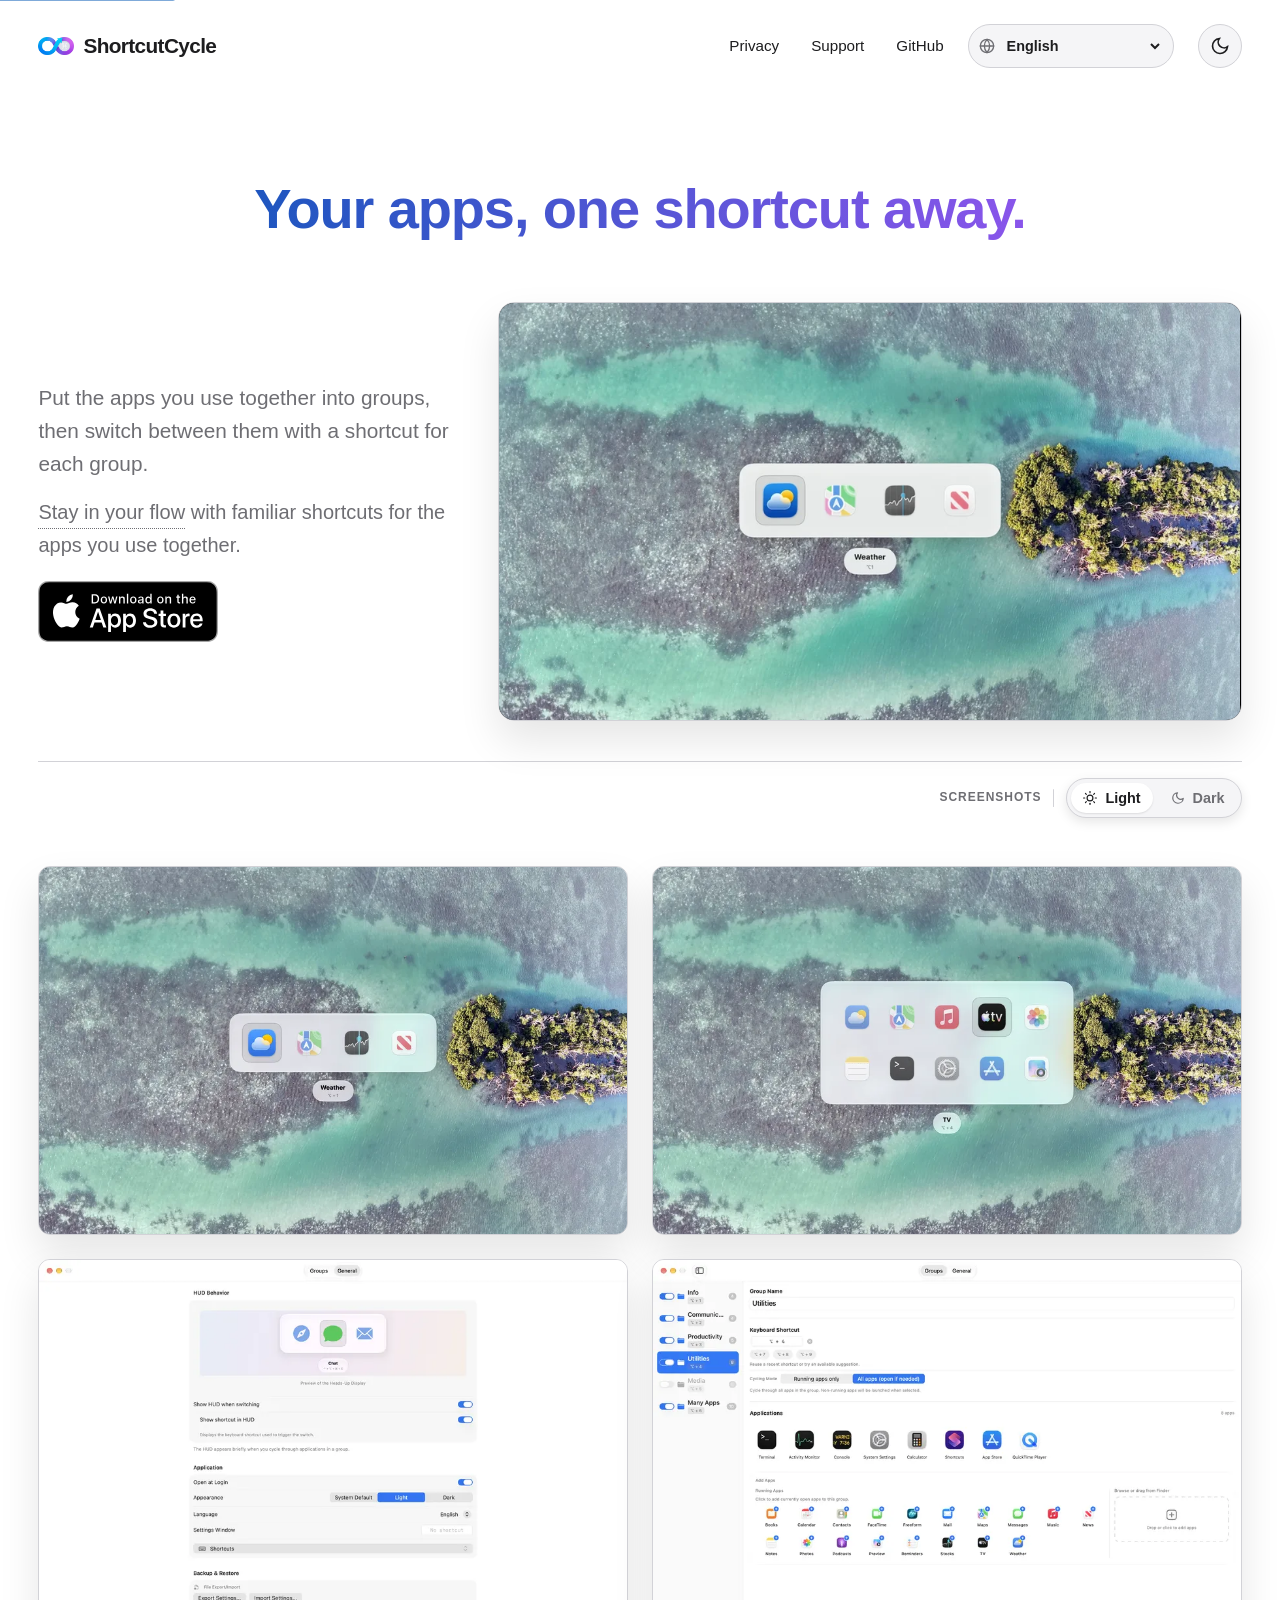
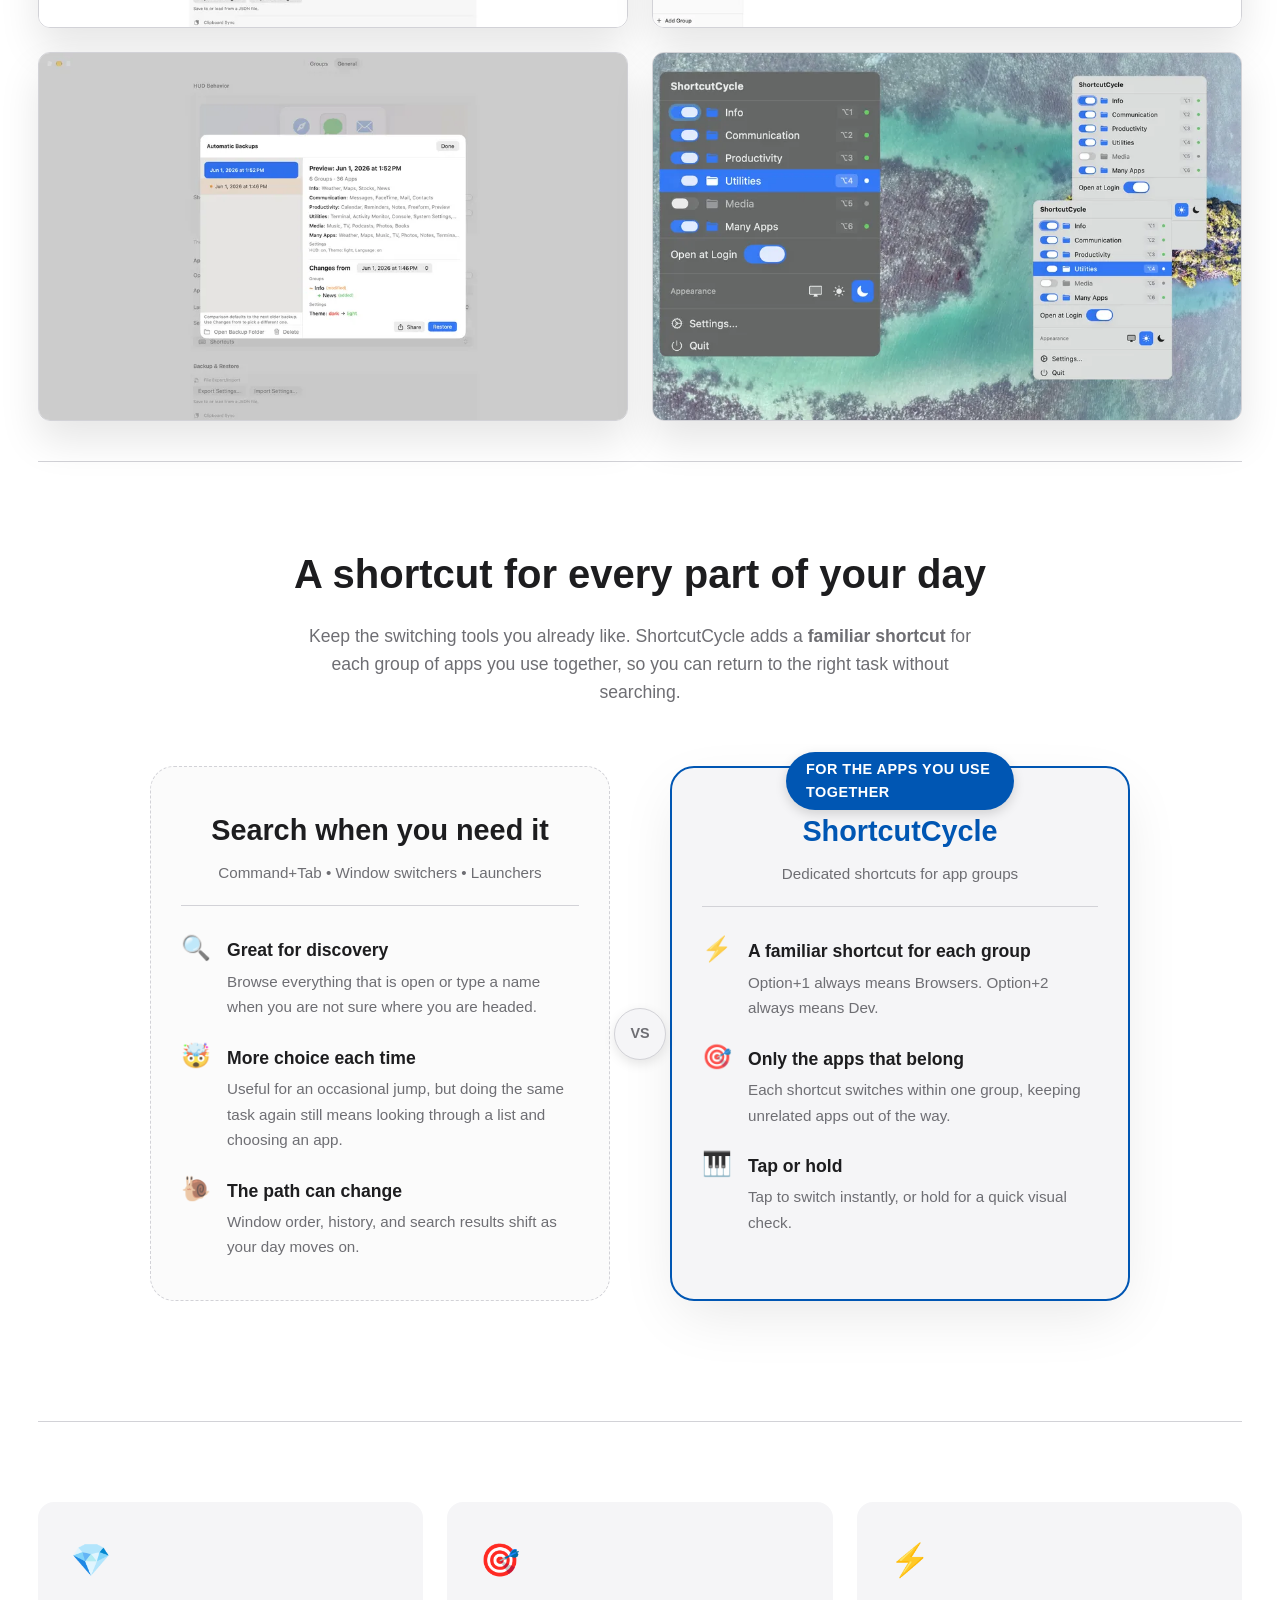
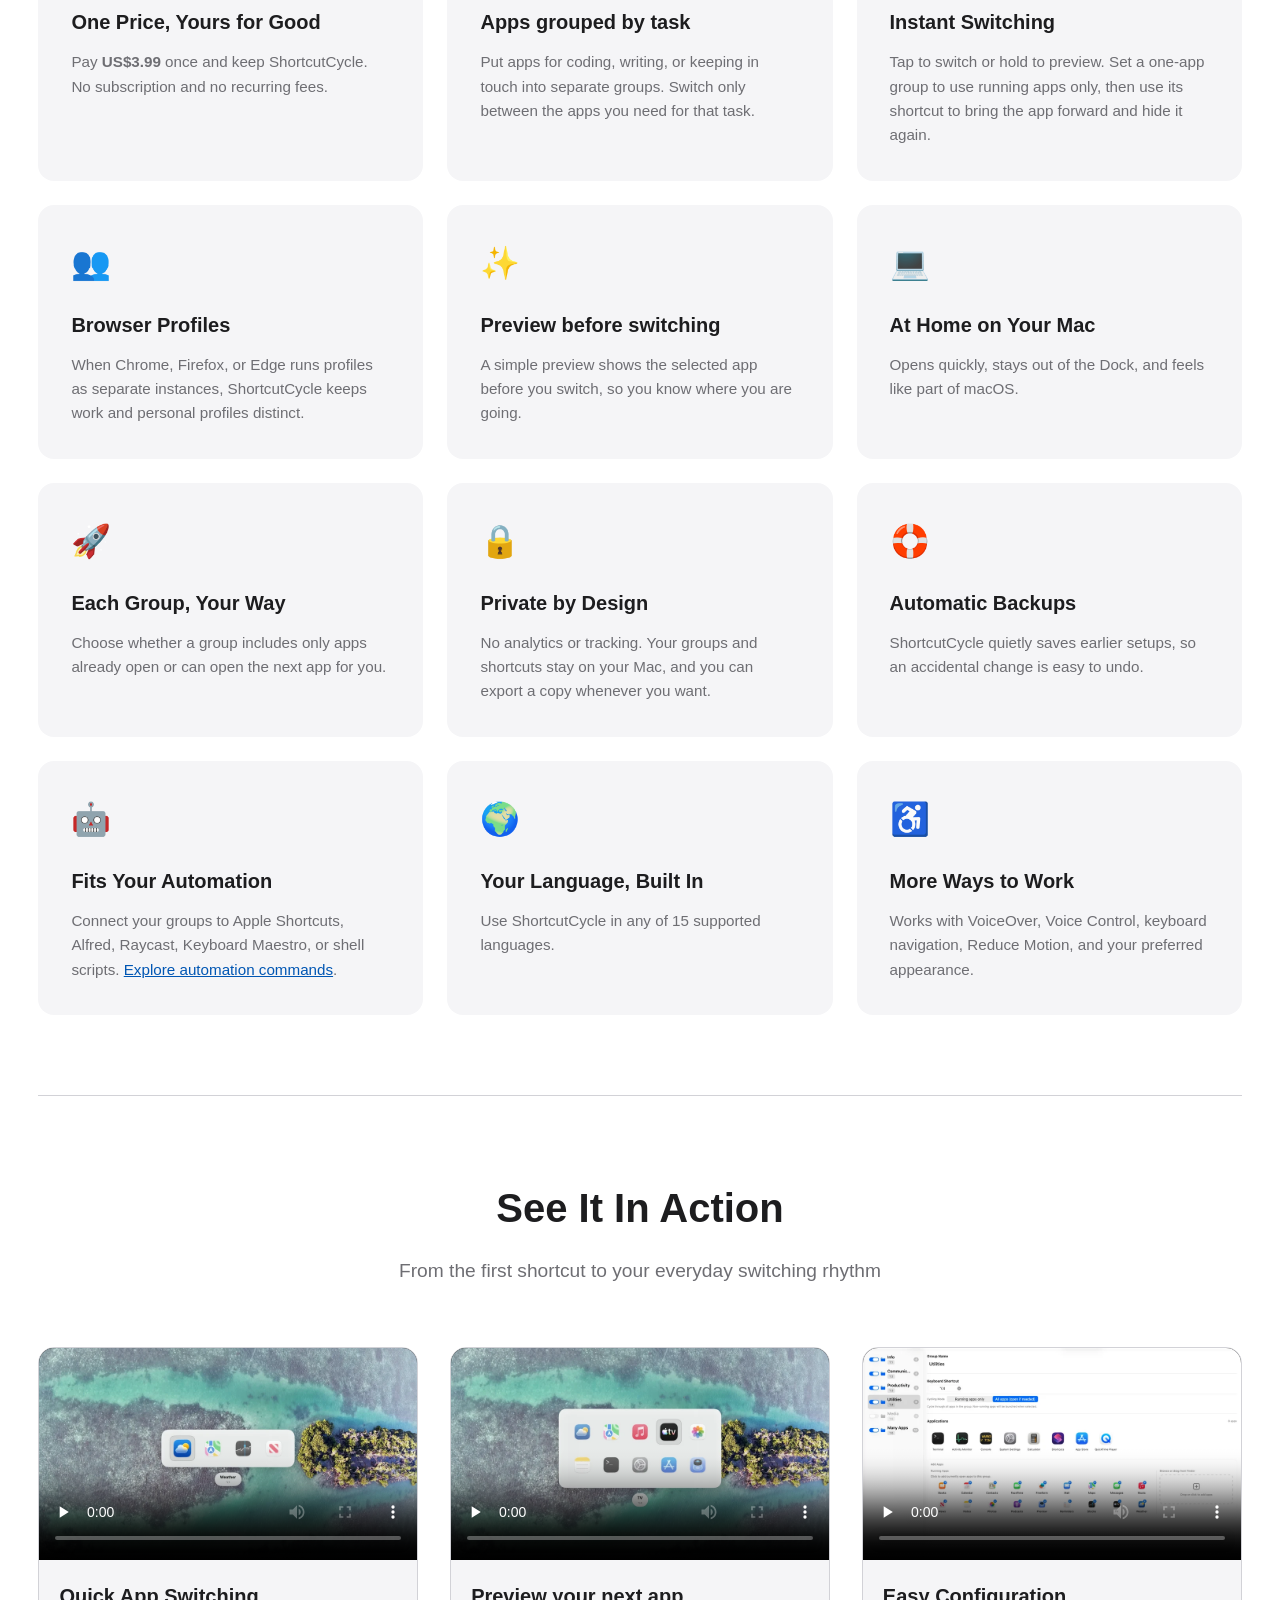
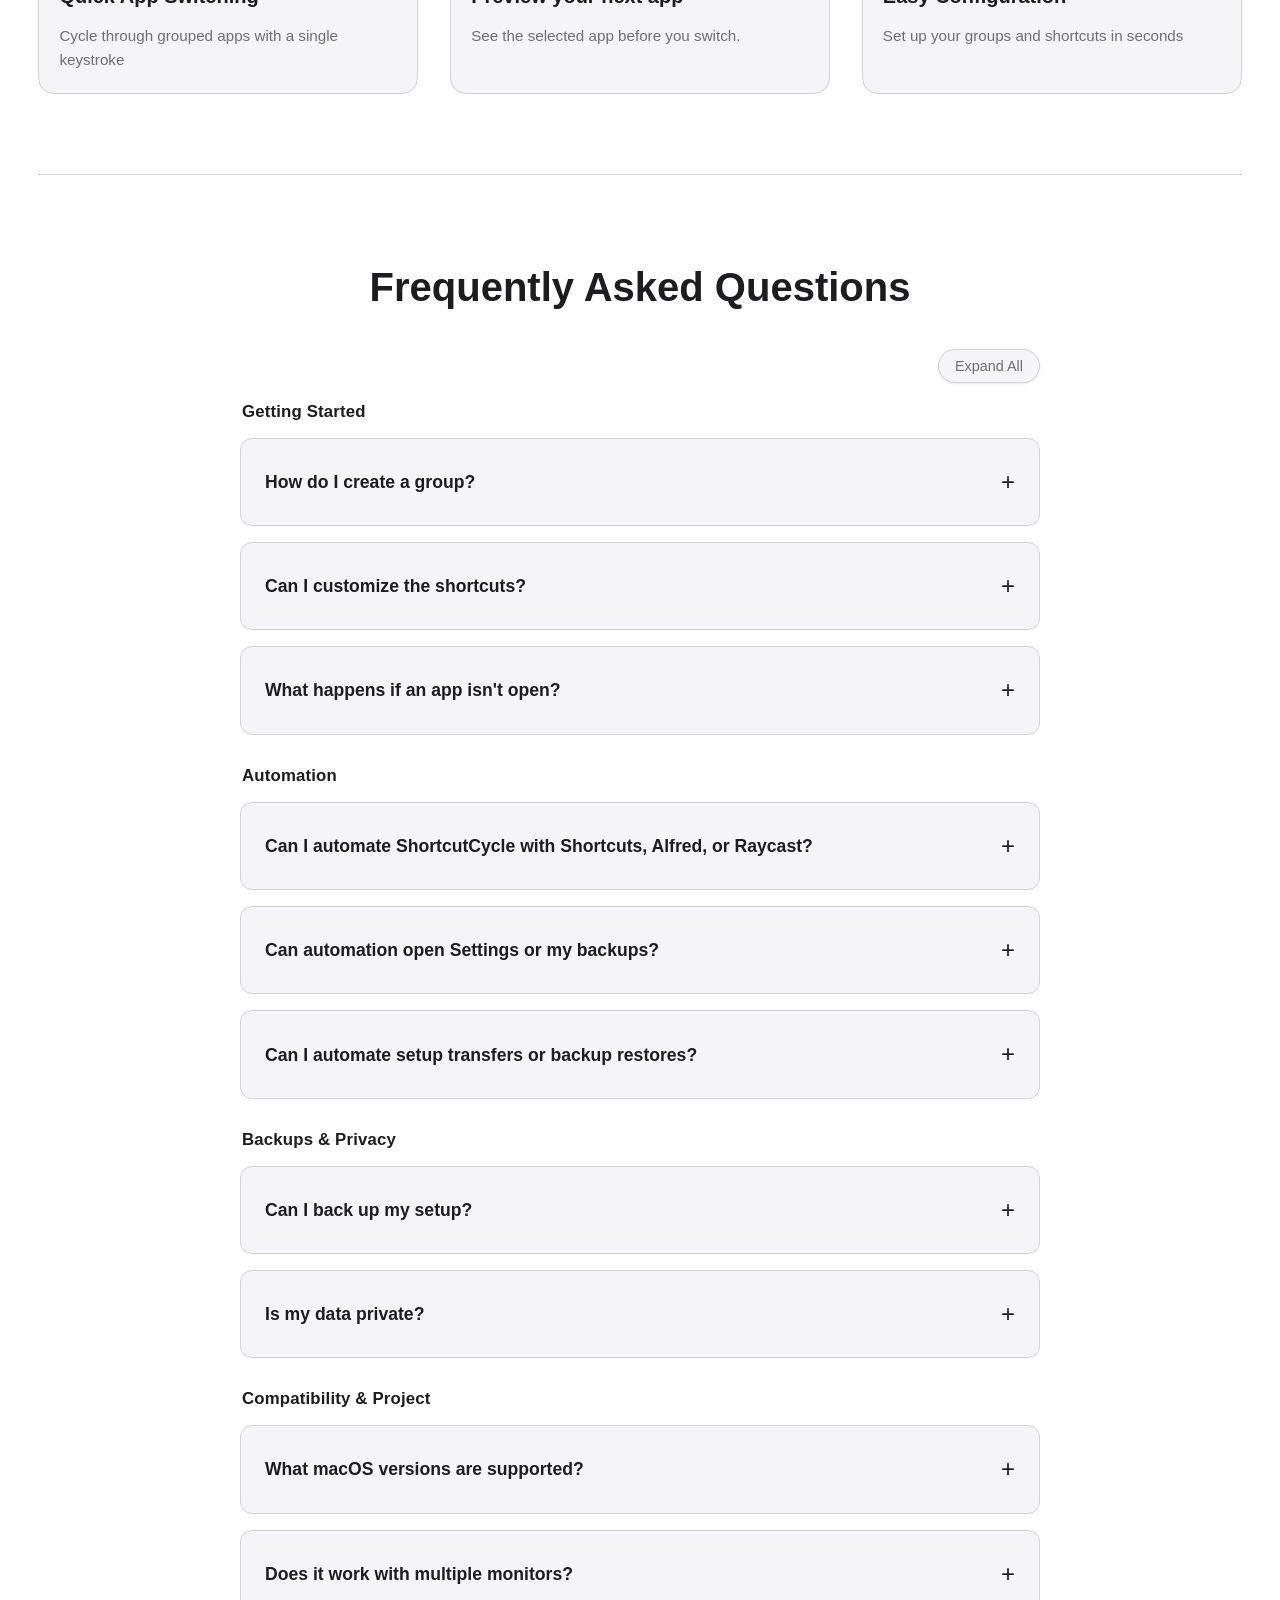
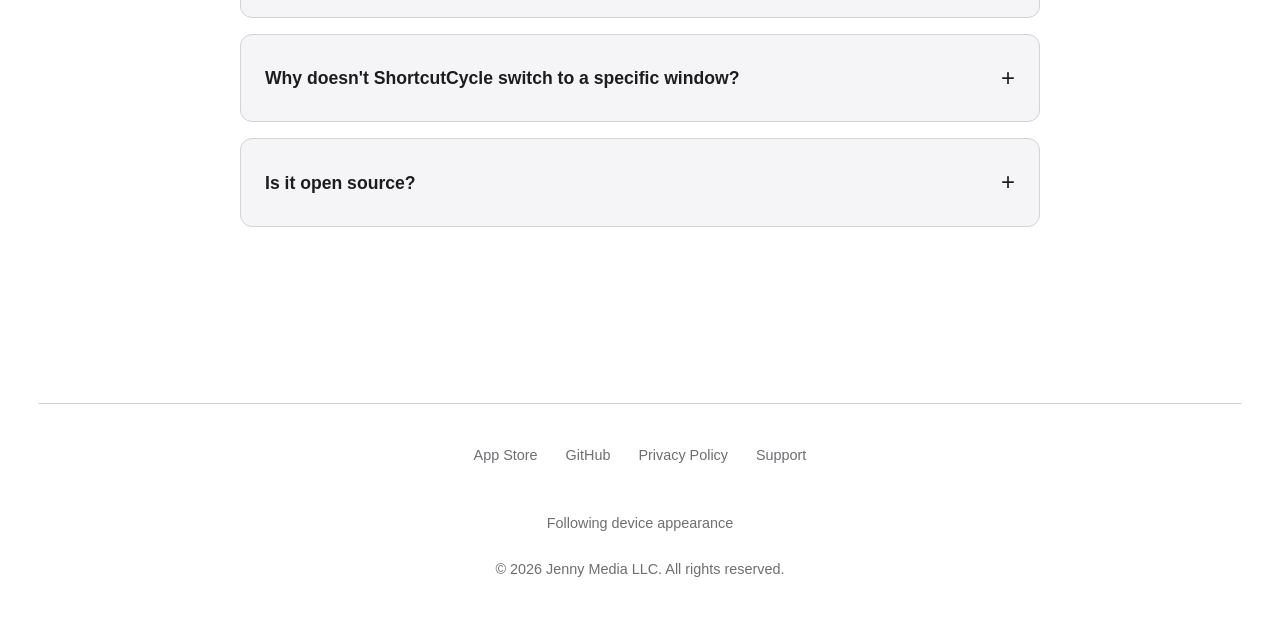
==== commit 20203b61: "fix(website): clarify help and preserve incoming language" ====
--- a/docs/index.html
+++ b/docs/index.html
@@ -11,9 +11,9 @@
     <!-- Resolve preferences before CSS to avoid an incorrect first-paint theme. -->
     <script src="assets/site-preferences.js"></script>
 
-    <title>ShortcutCycle - Cycle apps by group, instantly.</title>
+    <title>ShortcutCycle — Your apps, one shortcut away.</title>
     <meta name="description"
-        content="Stop endlessly tabbing. Group your apps by context—Web, Code, Social—and cycle through them with dedicated hotkeys."
+        content="Put apps you use together into groups, then switch between them with a shortcut for each group. Keep work, writing, and conversations close at hand."
         data-i18n-content="meta.description">
     <meta name="keywords"
         content="macOS app switcher, keyboard shortcuts, productivity, window management, app launcher, command tab alternative, alfred alternative">
@@ -23,9 +23,9 @@
     <!-- Open Graph / Facebook -->
     <meta property="og:type" content="website">
     <meta property="og:url" content="https://s.jenny.media/">
-    <meta property="og:title" content="ShortcutCycle - Cycle apps by group, instantly." data-i18n-content="meta.title">
+    <meta property="og:title" content="ShortcutCycle — Your apps, one shortcut away." data-i18n-content="meta.title">
     <meta property="og:description"
-        content="Stop endlessly tabbing. Group your apps by context—Web, Code, Social—and cycle through them with dedicated hotkeys."
+        content="Put apps you use together into groups, then switch between them with a shortcut for each group. Keep work, writing, and conversations close at hand."
         data-i18n-content="meta.description">
     <meta property="og:image" content="https://s.jenny.media/assets/images/hud-light.webp">
     <meta property="og:image:width" content="1800">
@@ -33,9 +33,9 @@
 
     <!-- Twitter Card -->
     <meta name="twitter:card" content="summary_large_image">
-    <meta name="twitter:title" content="ShortcutCycle - Cycle apps by group, instantly." data-i18n-content="meta.title">
+    <meta name="twitter:title" content="ShortcutCycle — Your apps, one shortcut away." data-i18n-content="meta.title">
     <meta name="twitter:description"
-        content="Stop endlessly tabbing. Group your apps by context and cycle with dedicated hotkeys."
+        content="Group the apps you use together and switch between them with familiar keyboard shortcuts."
         data-i18n-content="meta.twitterDescription">
     <meta name="twitter:image" content="https://s.jenny.media/assets/images/hud-light.webp">
 
@@ -58,9 +58,9 @@
         "price": "3.99",
         "priceCurrency": "USD"
       },
-      "description": "Group your apps by context and cycle through them with dedicated hotkeys.",
+      "description": "Group the apps you use together and switch between them with familiar keyboard shortcuts.",
       "screenshot": "https://s.jenny.media/assets/images/hud-light.webp",
-      "downloadUrl": "https://apps.apple.com/us/app/shortcutcycle/id6758281578"
+      "downloadUrl": "https://apps.apple.com/app/shortcutcycle/id6758281578"
     }
     </script>
 
@@ -146,12 +146,11 @@
         <main id="main-content" role="main">
 
             <section class="hero">
-                <h1 class="text-gradient" data-i18n="hero.title">Cycle apps by group, instantly.</h1>
+                <h1 class="text-gradient" data-i18n="hero.title">Your apps, one shortcut away.</h1>
 
                 <div class="hero-split">
                     <div class="hero-text">
-                        <p class="hero-subtitle" data-i18n="hero.subtitle">Stop endlessly tabbing. Group apps by
-                            context—Web, Code, Social—and cycle with dedicated hotkeys.</p>
+                        <p class="hero-subtitle" data-i18n="hero.subtitle">Put the apps you use together into groups, then switch between them with a shortcut for each group.</p>
                         <p class="hero-benefit">
                             <span class="tooltip-trigger" tabindex="0" aria-describedby="hero-benefit-tooltip"
                                 data-tooltip="Dedicated shortcuts make familiar app groups easy to reach without scanning a long list."
@@ -161,7 +160,7 @@
                                 shortcuts make familiar app groups easy to reach without scanning a long list.</span><span data-i18n="hero.benefitSuffix"> with familiar shortcuts for the apps you use together.</span>
                         </p>
                         <div class="cta-group">
-                            <a href="https://apps.apple.com/us/app/shortcutcycle/id6758281578?mt=12"
+                            <a href="https://apps.apple.com/app/shortcutcycle/id6758281578?mt=12"
                                 class="cta-badge-link cta-store-link" aria-label="Download ShortcutCycle on the App Store"
                                 data-i18n-aria-label="hero.appStoreAria">
                                 <img src="assets/images/app-store-badge-light.svg"
@@ -230,18 +229,18 @@
                     <div class="gallery-scroller">
                         <a href="assets/images/hud-light.webp" class="screenshot-frame screenshot-variant glightbox"
                             data-screenshot-key="hud"
-                            data-gallery="screenshots" data-title="HUD Overlay Light"
+                            data-gallery="screenshots" data-title="App switching preview, light appearance"
                             data-light-href="assets/images/hud-light.webp"
                             data-light-src="assets/images/hud-light.webp"
                             data-light-srcset="assets/images/hud-light-small.webp 900w, assets/images/hud-light.webp 1800w"
-                            data-light-title="HUD Overlay Light" data-light-alt="HUD Overlay Light"
+                            data-light-title="App switching preview, light appearance" data-light-alt="App switching preview, light appearance"
                             data-dark-href="assets/images/hud-dark.webp"
                             data-dark-src="assets/images/hud-dark.webp"
                             data-dark-srcset="assets/images/hud-dark-small.webp 900w, assets/images/hud-dark.webp 1800w"
-                            data-dark-title="HUD Overlay Dark" data-dark-alt="HUD Overlay Dark">
+                            data-dark-title="App switching preview, dark appearance" data-dark-alt="App switching preview, dark appearance">
                             <img src="assets/images/hud-light.webp"
                                 srcset="assets/images/hud-light-small.webp 900w, assets/images/hud-light.webp 1800w"
-                                sizes="(max-width: 900px) 100vw, 900px" width="900" height="562" alt="HUD Overlay Light"
+                                sizes="(max-width: 900px) 100vw, 900px" width="900" height="562" alt="App switching preview, light appearance"
                                 fetchpriority="high" decoding="async">
                         </a>
                         <a href="assets/images/hud-grid-light.webp"
@@ -331,9 +330,7 @@
                     data-i18n="comparison.title">A shortcut for every part of your day</h2>
                 <p class="section-subtitle"
                     style="max-width: 700px; margin: 0 auto 60px auto; color: var(--text-secondary); text-align: center; font-size: 1.1rem; line-height: 1.6;">
-                    <span data-i18n-html="comparison.subtitle">Keep the switchers and launchers you already like.
-                        ShortcutCycle adds a <strong>repeatable path</strong> for the app groups you visit all day, so a
-                        familiar shortcut always takes you back to the right context.</span>
+                    <span data-i18n-html="comparison.subtitle">Keep the switching tools you already like. ShortcutCycle adds a <strong>familiar shortcut</strong> for each group of apps you use together, so you can return to the right task without searching.</span>
                 </p>
                 <div class="versus-grid">
                     <!-- The Old Way -->
@@ -355,8 +352,7 @@
                                 <span class="versus-icon">🤯</span>
                                 <div class="versus-content">
                                     <strong data-i18n="comparison.old.loadTitle">More choice each time</strong>
-                                    <span data-i18n="comparison.old.loadBody">Perfect for one-off jumps, but repeated
-                                        workflows still ask you to scan and decide.</span>
+                                    <span data-i18n="comparison.old.loadBody">Useful for an occasional jump, but doing the same task again still means looking through a list and choosing an app.</span>
                                 </div>
                             </li>
                             <li class="versus-item">
@@ -372,7 +368,7 @@
 
                     <!-- ShortcutCycle -->
                     <div class="versus-card new-way">
-                        <div class="card-badge" data-i18n="comparison.new.badge">For repeated workflows</div>
+                        <div class="card-badge" data-i18n="comparison.new.badge">For the apps you use together</div>
                         <div class="versus-header">
                             <h3 style="color: var(--accent);">ShortcutCycle</h3>
                             <p data-i18n="comparison.new.subtitle">Dedicated shortcuts for app groups</p>
@@ -381,7 +377,7 @@
                             <li class="versus-item">
                                 <span class="versus-icon">⚡️</span>
                                 <div class="versus-content">
-                                    <strong data-i18n="comparison.new.memoryTitle">A shortcut becomes a place</strong>
+                                    <strong data-i18n="comparison.new.memoryTitle">A familiar shortcut for each group</strong>
                                     <span data-i18n="comparison.new.memoryBody">Option+1 always means Browsers. Option+2
                                         always means Dev.</span>
                                 </div>
@@ -390,8 +386,7 @@
                                 <span class="versus-icon">🎯</span>
                                 <div class="versus-content">
                                     <strong data-i18n="comparison.new.scopeTitle">Only the apps that belong</strong>
-                                    <span data-i18n="comparison.new.scopeBody">Each shortcut cycles one context, without
-                                        mixing in the rest of your desktop.</span>
+                                    <span data-i18n="comparison.new.scopeBody">Each shortcut switches within one group, keeping unrelated apps out of the way.</span>
                                 </div>
                             </li>
                             <li class="versus-item">
@@ -419,9 +414,8 @@
                     </div>
                     <div class="feature-card">
                         <span class="feature-icon">🎯</span>
-                        <h3 data-i18n="features.groups.title">Context Groups</h3>
-                        <p data-i18n="features.groups.body">Stop cycling through 20 irrelevant apps. Group apps by workflow—"coding", "writing",
-                            "social"—and switch only between what you need.</p>
+                        <h3 data-i18n="features.groups.title">Apps grouped by task</h3>
+                        <p data-i18n="features.groups.body">Put apps for coding, writing, or keeping in touch into separate groups. Switch only between the apps you need for that task.</p>
                     </div>
                     <div class="feature-card">
                         <span class="feature-icon">⚡️</span>
@@ -437,9 +431,8 @@
                     </div>
                     <div class="feature-card">
                         <span class="feature-icon">✨</span>
-                        <h3 data-i18n="features.hud.title">Beautiful HUD</h3>
-                        <p data-i18n="features.hud.body">A native, lightweight overlay shows your target before you switch. Know exactly where you're
-                            landing.</p>
+                        <h3 data-i18n="features.hud.title">Preview before switching</h3>
+                        <p data-i18n="features.hud.body">A simple preview shows the selected app before you switch, so you know where you are going.</p>
                     </div>
                     <div class="feature-card">
                         <span class="feature-icon">💻</span>
@@ -502,8 +495,8 @@
                             <source src="assets/videos/2.mp4?v=20260525-shortcut-lead" type="video/mp4">
                             <span data-i18n="videos.unsupported">Your browser does not support the video tag.</span>
                         </video>
-                        <h3 data-i18n="videos.hud.title">Visual HUD Overlay</h3>
-                        <p data-i18n="videos.hud.body">See exactly what you're switching to with the beautiful native overlay</p>
+                        <h3 data-i18n="videos.hud.title">Preview your next app</h3>
+                        <p data-i18n="videos.hud.body">See the selected app before you switch.</p>
                     </div>
                     <div class="video-card">
                         <video controls preload="none" poster="assets/images/poster-3.webp">
@@ -637,8 +630,7 @@
 
                         <details class="faq-item">
                             <summary data-i18n="faq.compatibility.monitorsQuestion">Does it work with multiple monitors?</summary>
-                            <p data-i18n="faq.compatibility.monitorsAnswer">Yes, ShortcutCycle works seamlessly across multiple monitors. The HUD overlay appears on your
-                                active display, and app switching works regardless of which monitor the app is on.</p>
+                            <p data-i18n="faq.compatibility.monitorsAnswer">Yes. The switching preview appears on the display you are using, and you can switch to an app on any connected display.</p>
                         </details>
 
                         <details class="faq-item">
@@ -663,7 +655,7 @@
 
         <footer role="contentinfo">
             <div class="footer-links">
-                <a href="https://apps.apple.com/us/app/shortcutcycle/id6758281578?mt=12">App Store</a>
+                <a href="https://apps.apple.com/app/shortcutcycle/id6758281578?mt=12">App Store</a>
                 <a href="https://github.com/xcv58/ShortcutCycle">GitHub</a>
                 <a href="privacy/" data-i18n="footer.privacyPolicy">Privacy Policy</a>
                 <a href="support/" data-i18n="nav.support">Support</a>
--- a/docs/assets/site.css
+++ b/docs/assets/site.css
@@ -175,6 +175,8 @@
     display: flex;
     align-items: center;
     gap: 9px;
+    max-width: 100%;
+    min-width: 0;
 }
 
 .logo img {
@@ -187,6 +189,8 @@
 .logo-wordmark {
     letter-spacing: -0.03em;
     line-height: 1;
+    min-width: 0;
+    overflow-wrap: anywhere;
 }
 
 .nav-wrapper {
@@ -233,6 +237,12 @@
 
 .nav-links a:hover {
     color: var(--accent);
+}
+
+.nav-links a, .footer-links a {
+    min-width: 0;
+    max-width: 100%;
+    overflow-wrap: anywhere;
 }
 
 .language-selector {
@@ -413,6 +423,9 @@
     border-bottom: 1px dotted var(--text-secondary);
     cursor: help;
     position: relative;
+    display: inline-block;
+    max-width: 100%;
+    overflow-wrap: anywhere;
     transition: color 0.2s ease;
 }
 
@@ -586,6 +599,8 @@
 .gallery-scroller {
     margin-top: 60px;
     display: flex;
+    min-width: 0;
+    width: 100%;
     gap: 20px;
     overflow-x: auto;
     padding-bottom: 20px;
@@ -709,11 +724,11 @@
 }
 
 .scroll-btn.prev {
-    inset-inline-start: -64px;
+    inset-inline-start: 8px;
 }
 
 .scroll-btn.next {
-    inset-inline-end: -64px;
+    inset-inline-end: 8px;
 }
 
 @media(max-width: 800px) {
@@ -754,7 +769,7 @@
 @media(min-width: 768px) {
     .screenshot-frame {
         flex: 0 0 auto;
-        width: 900px;
+        width: min(900px, 100%);
     }
 }
 
@@ -1218,8 +1233,6 @@
 
     .tooltip-trigger::after {
         width: 200px;
-        left: 50%;
-        margin-left: -100px;
     }
 
     .cta-group {
@@ -1471,7 +1484,8 @@
 [dir="rtl"] .hero-subtitle, [dir="rtl"] .feature-card p { line-height: 1.9; }
 .logo, code, pre { direction: ltr; unicode-bidi: isolate; }
 code, pre { text-align: left; }
-.hero > h1, .feature-card, .versus-card, .video-card { overflow-wrap: anywhere; }
+.hero > h1, .section h2, .feature-card, .versus-card, .video-card,
+.faq-group-title, .faq-item summary { overflow-wrap: anywhere; }
 .nav-wrapper, .language-selector { min-width: 0; }
 @media (max-width: 900px) {
     header { flex-wrap: wrap; gap: 20px; }
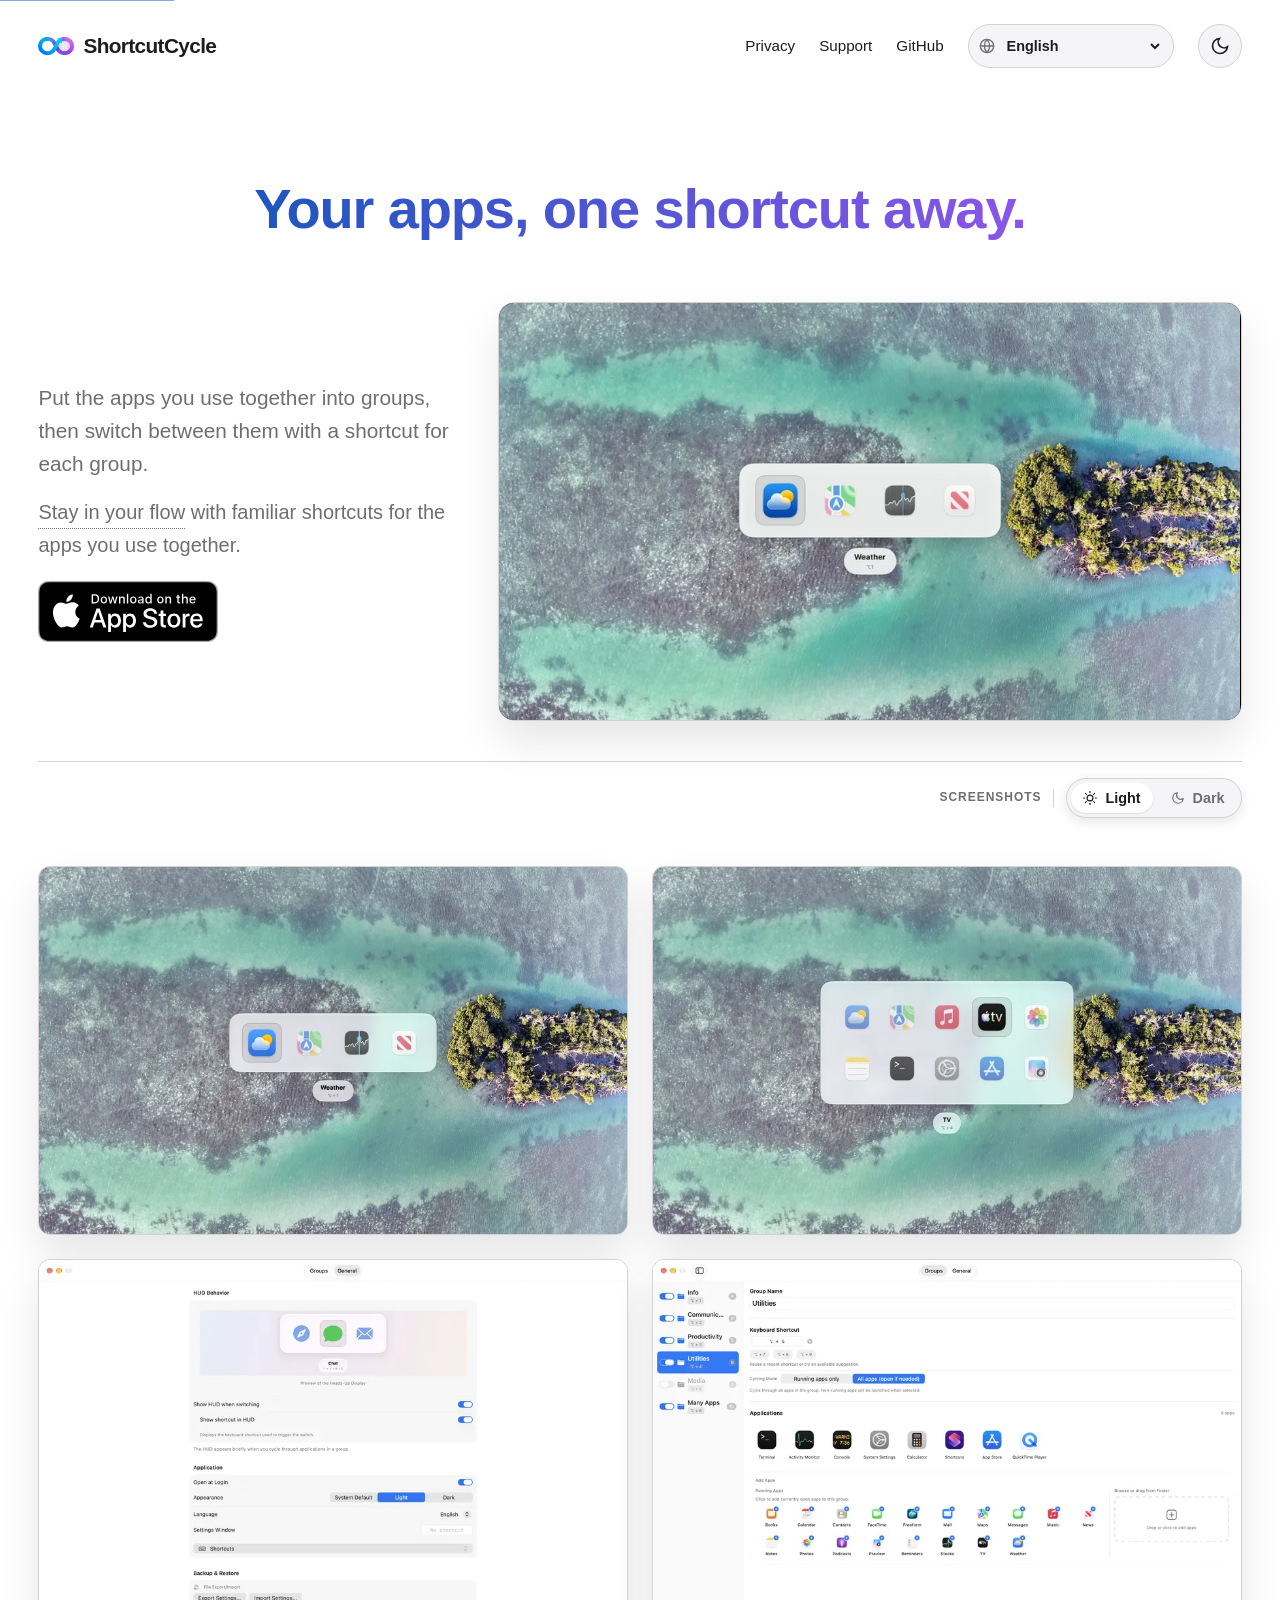
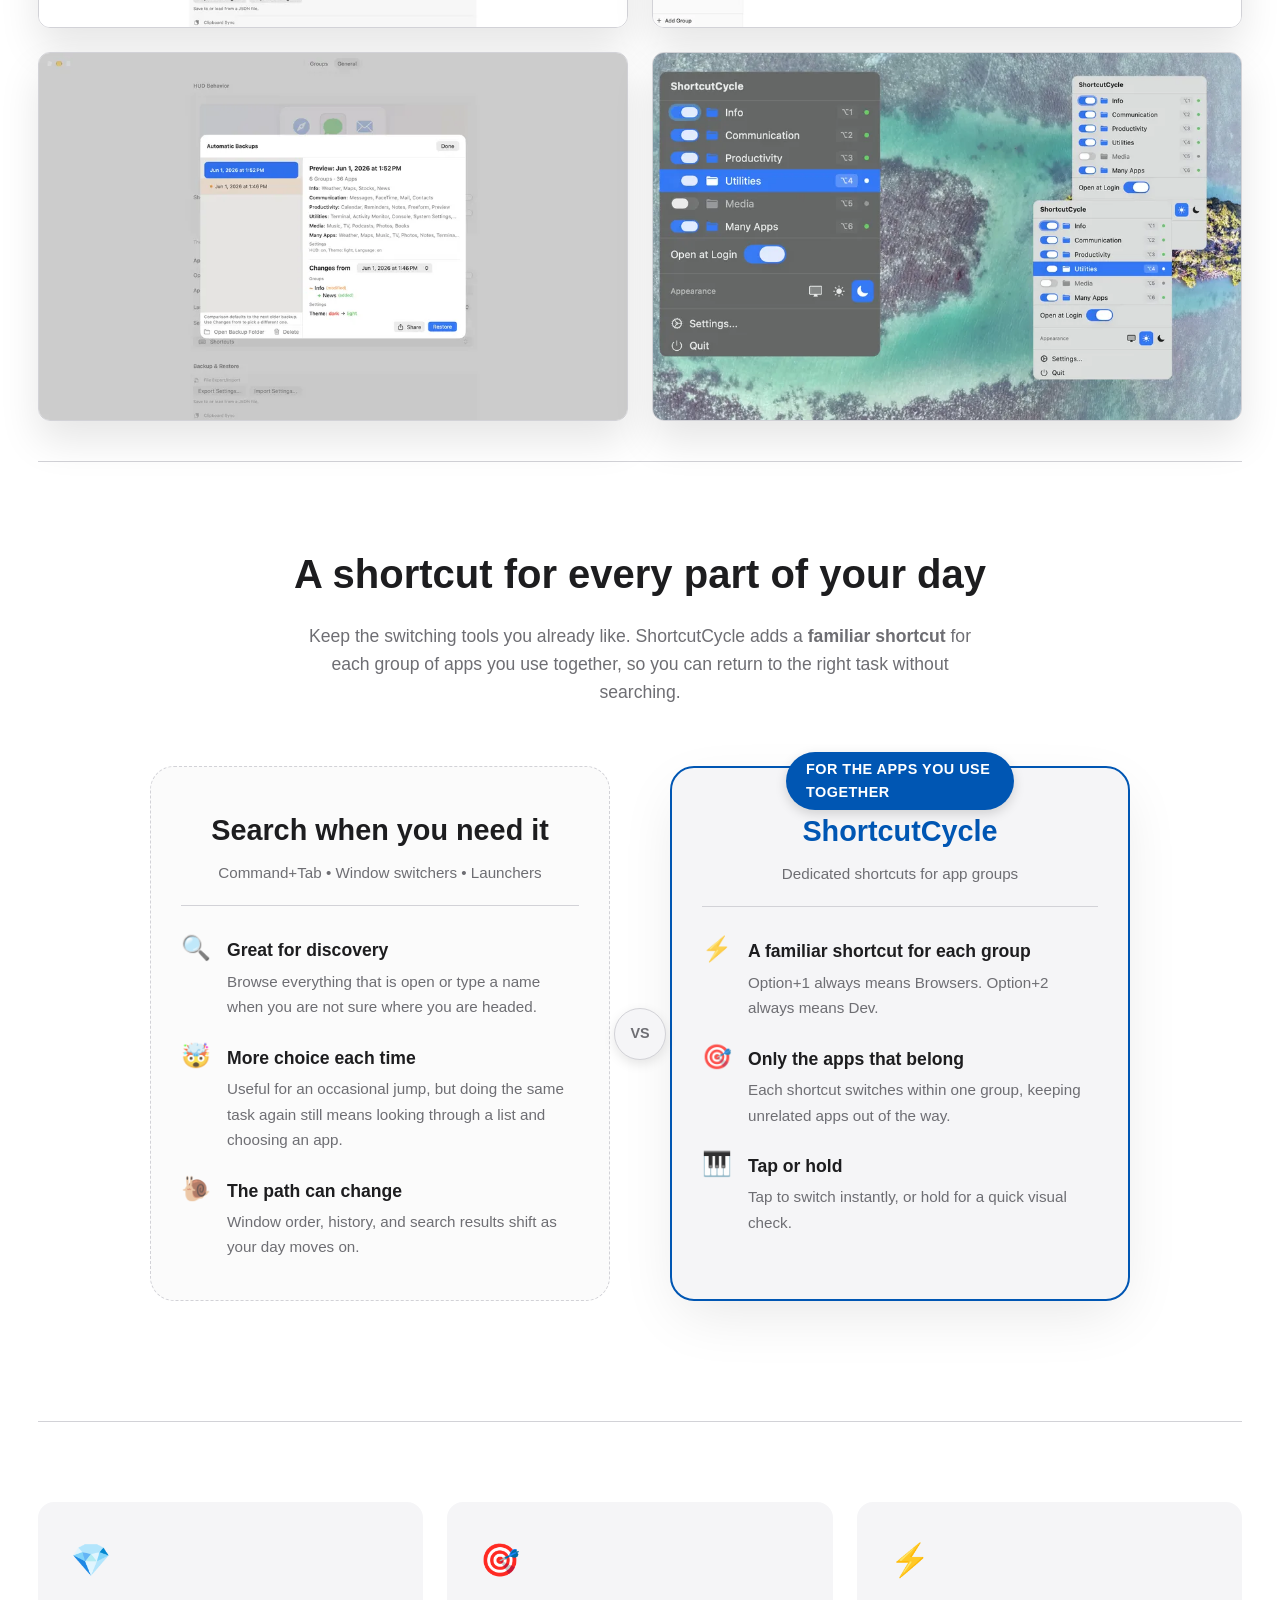
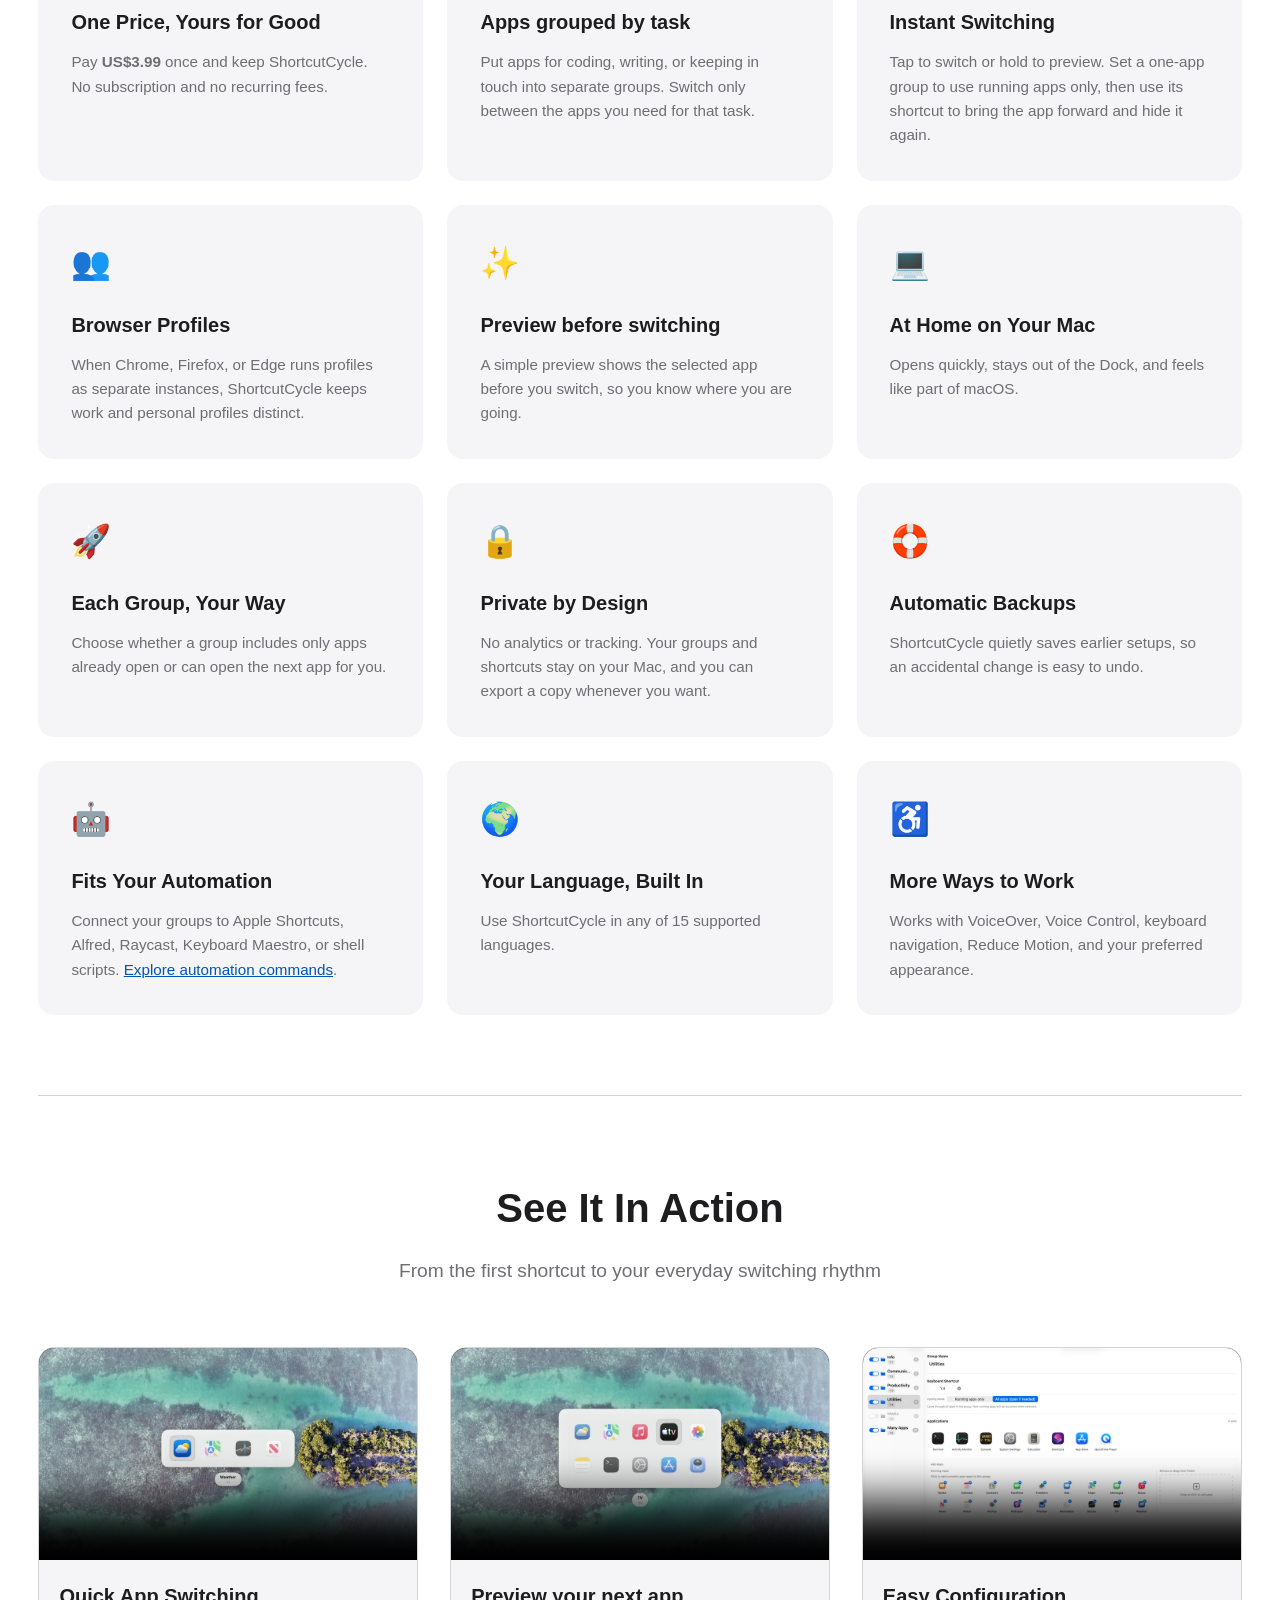
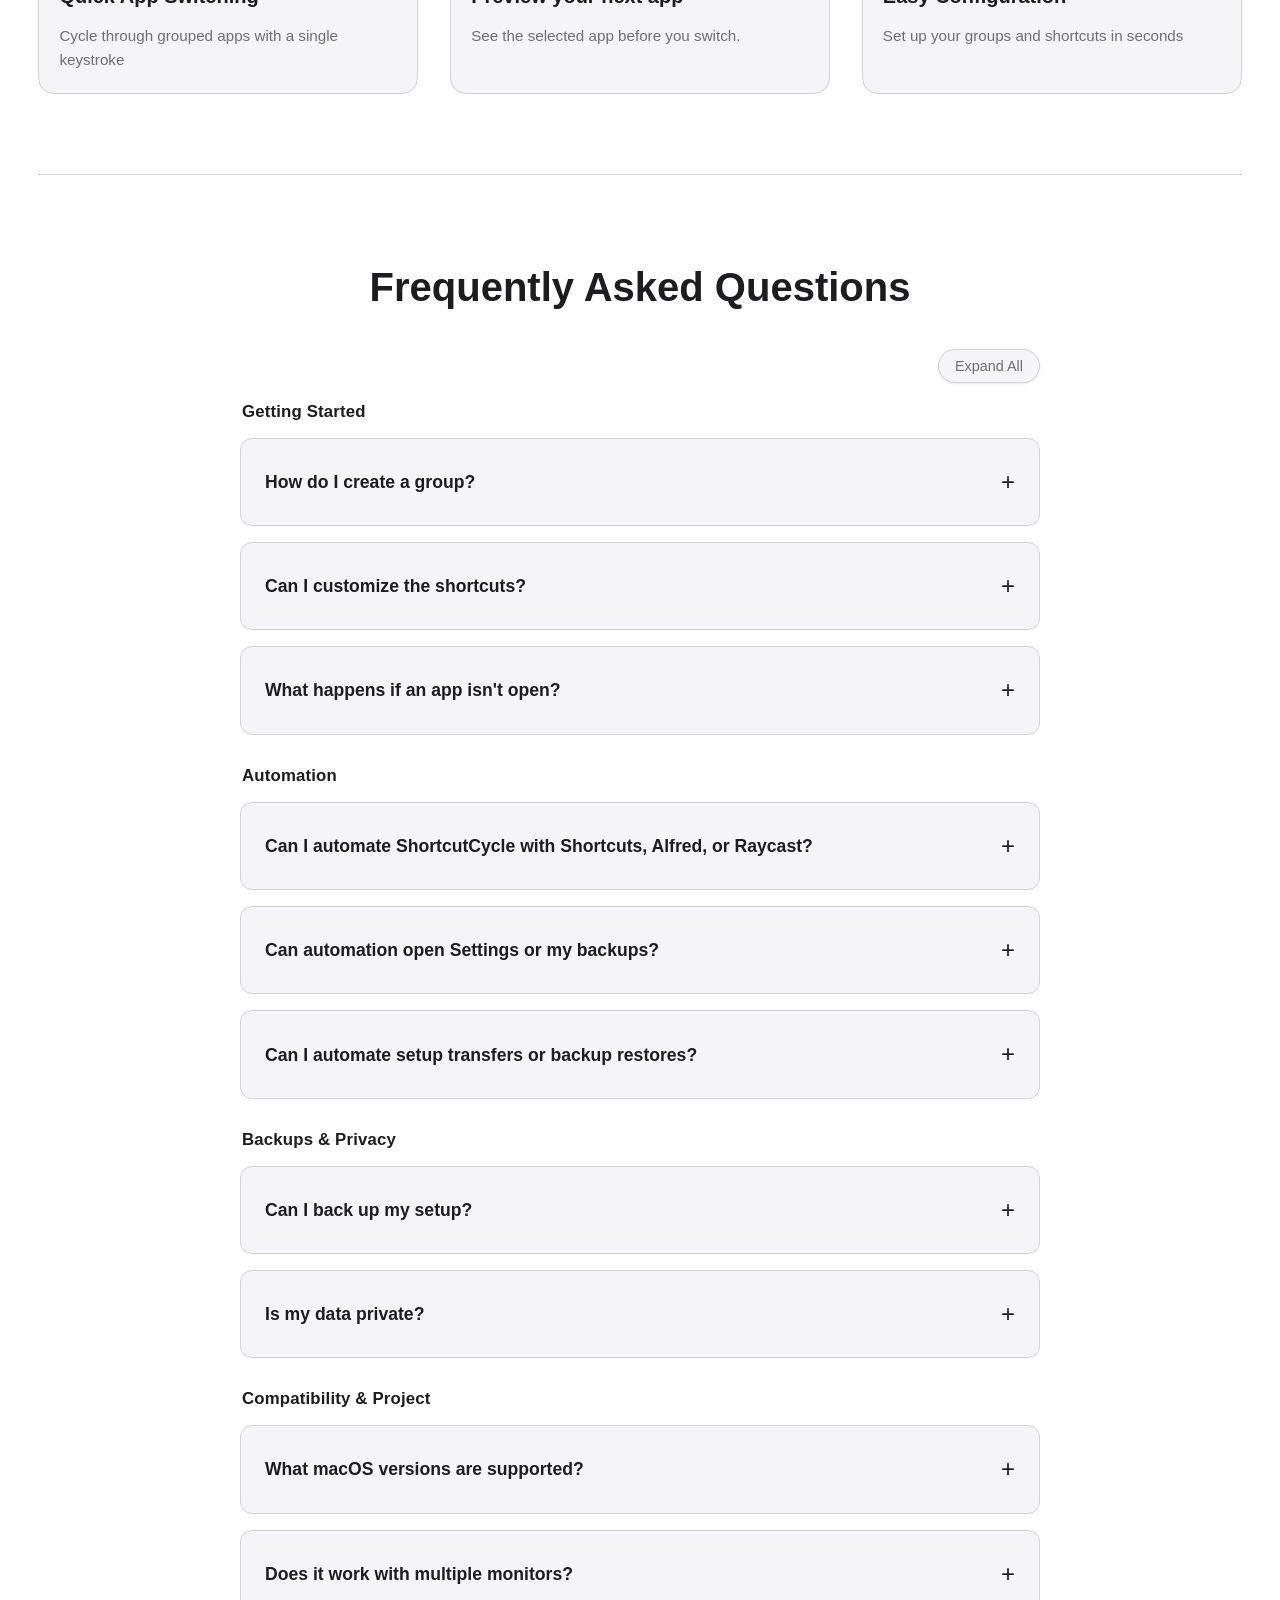
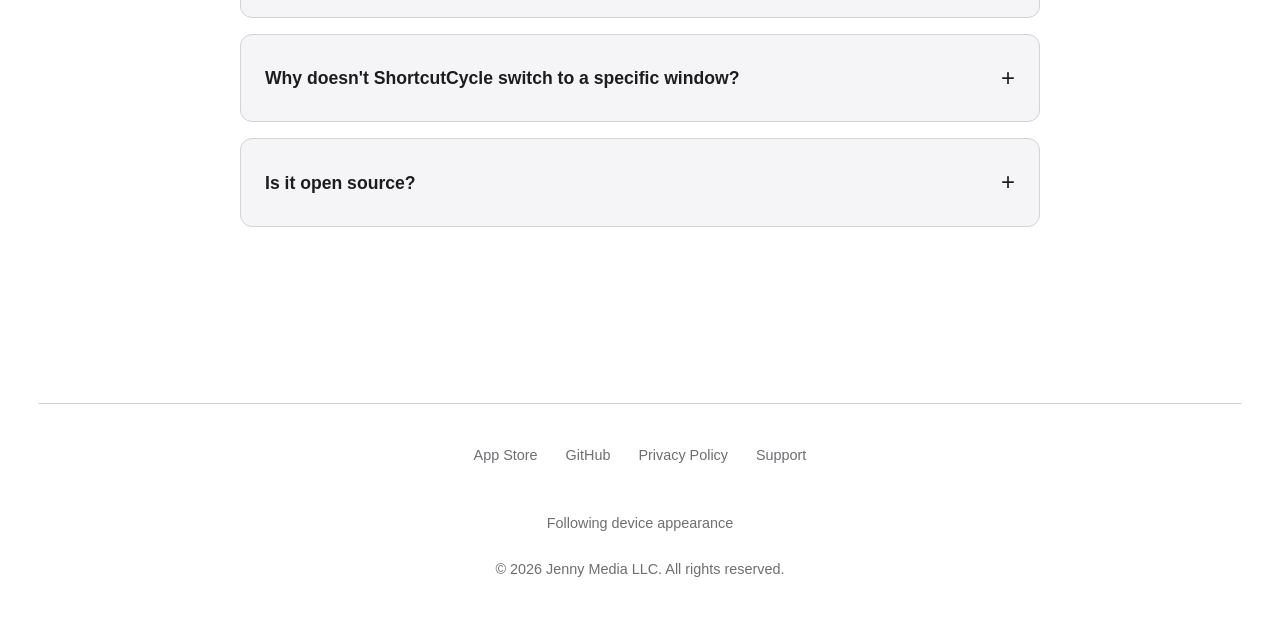
==== commit f8acdf61: "fix(website): keep theme controls at the top right" ====
--- a/docs/index.html
+++ b/docs/index.html
@@ -71,6 +71,7 @@
     </noscript>
 
     <link rel="stylesheet" href="assets/site.css">
+    <script src="assets/navigation.js" defer></script>
 </head>
 
 <body class="preload">
@@ -79,22 +80,20 @@
     <a href="#main-content" class="skip-link" data-i18n="a11y.skipToMain">Skip to main content</a>
 
     <div class="container">
-        <header role="banner">
+        <header class="site-header" role="banner">
             <a href="index.html" class="logo" aria-label="ShortcutCycle home" data-i18n-aria-label="nav.homeLabel">
                 <img src="assets/images/brand-mark.png" width="36" height="24" alt="">
-                <span class="logo-wordmark">ShortcutCycle</span>
+                <span class="logo-wordmark">Shortcut<wbr>Cycle</span>
             </a>
-
-            <div class="nav-wrapper">
-                <nav class="nav-links" role="navigation" aria-label="Main navigation"
+            <div class="nav-wrapper desktop-controls">
+                <nav class="nav-links desktop-nav" role="navigation" aria-label="Main navigation"
                     data-i18n-aria-label="nav.mainLabel">
                     <a href="privacy/" data-i18n="nav.privacy">Privacy</a>
                     <a href="support/" data-i18n="nav.support">Support</a>
                     <a href="https://github.com/xcv58/ShortcutCycle" target="_blank"
                         rel="noopener noreferrer">GitHub</a>
                 </nav>
-
-                <label class="language-selector">
+                <label class="language-selector" hidden>
                     <svg class="language-icon" viewBox="0 0 24 24" fill="none" stroke="currentColor" stroke-width="2"
                         stroke-linecap="round" stroke-linejoin="round" aria-hidden="true">
                         <circle cx="12" cy="12" r="10"></circle>
@@ -125,8 +124,13 @@
                         <option value="ru" lang="ru">Русский</option>
                     </select>
                 </label>
-
-                <button class="theme-btn theme-toggle" id="theme-toggle" type="button"
+            </div>
+            <button class="menu-toggle" type="button" hidden aria-label="Main navigation"
+                data-i18n-aria-label="nav.mainLabel" aria-expanded="false" aria-controls="mobile-navigation">
+                <svg class="menu-icon-open" viewBox="0 0 24 24" fill="none" stroke="currentColor" stroke-width="2" aria-hidden="true"><path d="M4 6h16M4 12h16M4 18h16"/></svg>
+                <svg class="menu-icon-close" viewBox="0 0 24 24" fill="none" stroke="currentColor" stroke-width="2" aria-hidden="true"><path d="m6 6 12 12M18 6 6 18"/></svg>
+            </button>
+            <button class="theme-btn theme-toggle" id="theme-toggle" type="button" hidden
                     aria-label="Switch to dark mode" title="Switch to dark mode">
                     <svg class="icon-moon" viewBox="0 0 24 24" fill="none" stroke="currentColor" stroke-width="2" aria-hidden="true">
                         <path d="M21 12.79A9 9 0 1 1 11.21 3 7 7 0 0 0 21 12.79z"></path>
@@ -136,6 +140,45 @@
                         <path d="M12 2v2m0 16v2M2 12h2m16 0h2M5 5l1.5 1.5m11 11L19 19M5 19l1.5-1.5m11-11L19 5"></path>
                     </svg>
                 </button>
+            <div class="mobile-panel" id="mobile-navigation">
+                <nav class="nav-links mobile-nav" role="navigation" aria-label="Main navigation"
+                    data-i18n-aria-label="nav.mainLabel">
+                    <a href="privacy/" data-i18n="nav.privacy">Privacy</a>
+                    <a href="support/" data-i18n="nav.support">Support</a>
+                    <a href="https://github.com/xcv58/ShortcutCycle" target="_blank"
+                        rel="noopener noreferrer">GitHub</a>
+                </nav>
+                <label class="language-selector" hidden>
+                    <svg class="language-icon" viewBox="0 0 24 24" fill="none" stroke="currentColor" stroke-width="2"
+                        stroke-linecap="round" stroke-linejoin="round" aria-hidden="true">
+                        <circle cx="12" cy="12" r="10"></circle>
+                        <path d="M2 12h20"></path>
+                        <path d="M12 2a15.3 15.3 0 0 1 4 10 15.3 15.3 0 0 1-4 10 15.3 15.3 0 0 1-4-10 15.3 15.3 0 0 1 4-10z"></path>
+                    </svg>
+                    <svg class="language-spinner" viewBox="0 0 24 24" fill="none" stroke="currentColor" stroke-width="2" aria-hidden="true">
+                        <path d="M12 2a10 10 0 1 1-10 10" stroke-linecap="round"></path>
+                    </svg>
+                    <span id="mobile-language-status" class="language-status" hidden aria-hidden="true"></span>
+                    <span class="sr-only" data-i18n="language.label">Language</span>
+                    <select id="mobile-language-select" class="language-select" aria-label="Language"
+                        data-i18n-aria-label="language.label">
+                        <option value="en" lang="en">English</option>
+                        <option value="de" lang="de">Deutsch</option>
+                        <option value="fr" lang="fr">Français</option>
+                        <option value="es" lang="es">Español</option>
+                        <option value="ja" lang="ja">日本語</option>
+                        <option value="pt-BR" lang="pt-BR">Português (Brasil)</option>
+                        <option value="zh-Hans" lang="zh-Hans">简体中文</option>
+                        <option value="zh-Hant" lang="zh-Hant">繁體中文</option>
+                        <option value="it" lang="it">Italiano</option>
+                        <option value="ko" lang="ko">한국어</option>
+                        <option value="ar" lang="ar">العربية</option>
+                        <option value="nl" lang="nl">Nederlands</option>
+                        <option value="pl" lang="pl">Polski</option>
+                        <option value="tr" lang="tr">Türkçe</option>
+                        <option value="ru" lang="ru">Русский</option>
+                    </select>
+                </label>
             </div>
         </header>
 
--- a/docs/assets/site.css
+++ b/docs/assets/site.css
@@ -1498,3 +1498,76 @@
     .language-select { width: 160px; }
     .gallery-toolbar { flex-wrap: wrap; gap: 12px; }
 }
+
+/* Keep appearance at the physical right edge, including right-to-left locales. */
+header.site-header {
+    direction: ltr;
+    display: grid;
+    grid-template-columns: minmax(0, max-content) minmax(0, 1fr) 44px;
+    align-items: start;
+    gap: 24px;
+}
+header [hidden] { display: none !important; }
+.site-header .logo { min-height: 44px; }
+.site-header .desktop-controls {
+    grid-column: 2;
+    grid-row: 1;
+    width: auto;
+    margin: 0;
+    min-width: 0;
+    flex-wrap: wrap;
+    justify-content: flex-end;
+    align-items: flex-start;
+}
+.site-header .nav-links { width: auto; flex-wrap: wrap; gap: 8px 24px; }
+.site-header .nav-links a { display: inline-flex; align-items: center; min-height: 44px; }
+.site-header .theme-toggle { grid-column: 3; grid-row: 1; }
+.site-header .language-selector { flex: 0 1 auto; max-width: 230px; }
+.site-header .language-select { width: 160px; min-width: 0; min-height: 42px; }
+.menu-toggle, .site-header .mobile-panel { display: none; }
+.menu-toggle {
+    align-items: center;
+    justify-content: center;
+    width: 44px;
+    min-height: 44px;
+    padding: 10px;
+    border: 1px solid var(--border);
+    border-radius: 12px;
+    background: var(--surface);
+    color: var(--text-primary);
+    cursor: pointer;
+}
+.menu-toggle svg { width: 22px; height: 22px; }
+.menu-icon-close, .menu-toggle[aria-expanded="true"] .menu-icon-open { display: none; }
+.menu-toggle[aria-expanded="true"] .menu-icon-close { display: block; }
+.menu-toggle:focus-visible { outline: 2px solid var(--accent); outline-offset: 4px; }
+[dir="rtl"] .site-header .nav-links,
+[dir="rtl"] .site-header .language-selector,
+[dir="rtl"] .site-header .mobile-panel { direction: rtl; }
+@media (max-width: 900px) {
+    header.site-header {
+        grid-template-columns: minmax(0, 1fr) 44px 44px;
+        align-items: start;
+        gap: 0 8px;
+        padding-block: 16px;
+    }
+    .site-header .logo { font-size: 1rem; gap: 8px; }
+    .site-header .desktop-controls { display: none; }
+    .site-header .menu-toggle { display: inline-flex; grid-column: 2; grid-row: 1; }
+    .site-header .mobile-panel {
+        display: grid;
+        grid-column: 1 / -1;
+        grid-row: 2;
+        gap: 12px;
+        min-width: 0;
+        margin-top: 12px;
+        padding: 12px;
+        border: 1px solid var(--border);
+        border-radius: 16px;
+        background: var(--surface);
+    }
+    .site-header .mobile-nav { align-items: stretch; flex-direction: column; gap: 4px; }
+    .site-header .mobile-nav a { padding: 8px; }
+    .site-header .mobile-panel .language-selector { max-width: 100%; }
+    .site-header .mobile-panel .language-select { width: 100%; }
+}
